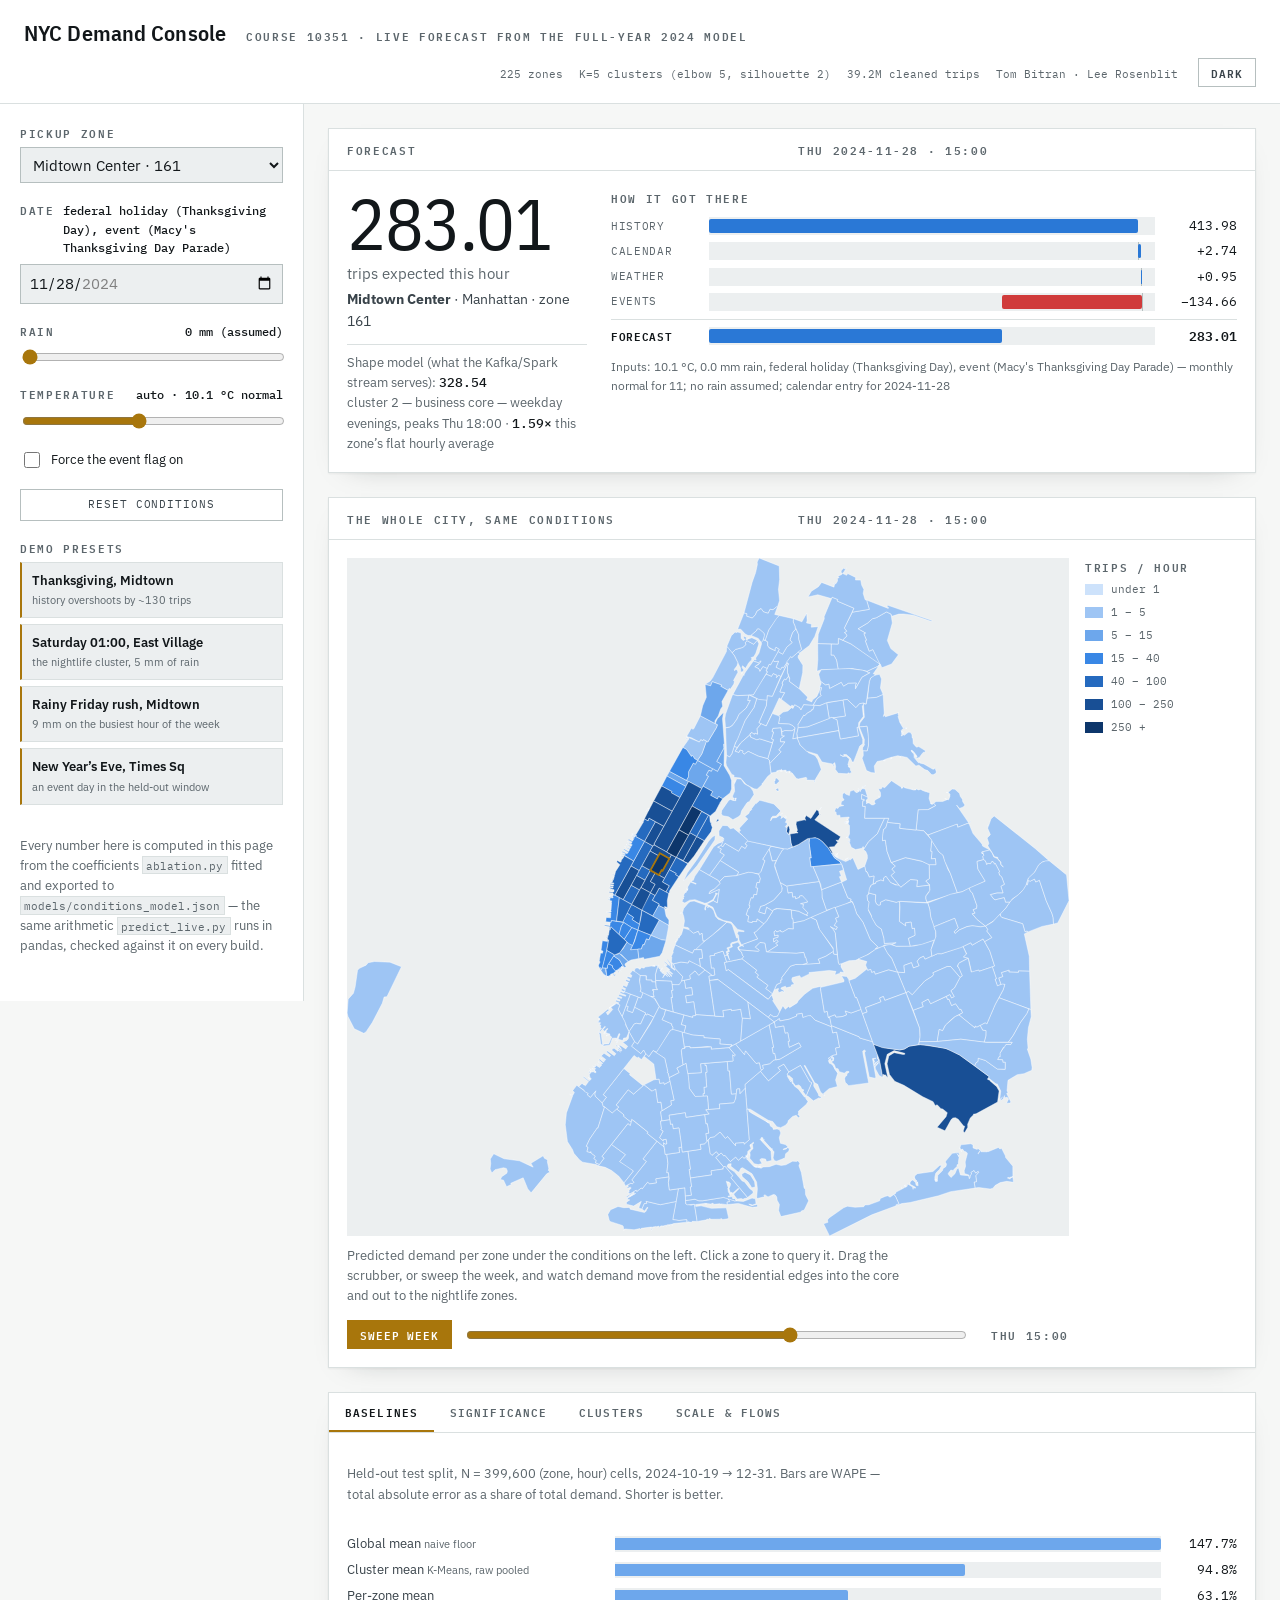
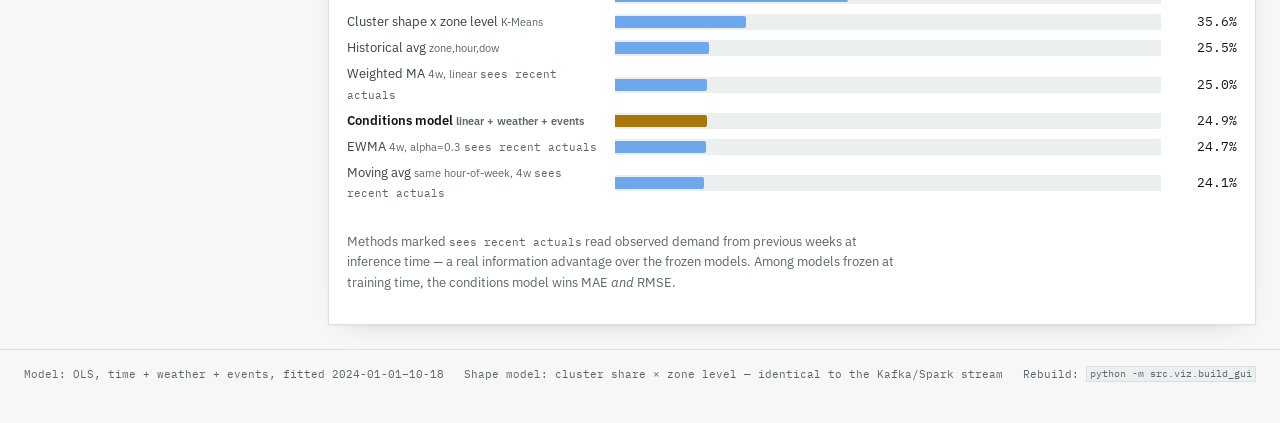
==== gui/standalone.html @ be96bf33 "Add a local web console for the presentation A static local GUI that serves the trained model in the" ====
<!doctype html>
<html lang="en">
<head>
<meta charset="utf-8">
<meta name="viewport" content="width=device-width, initial-scale=1">
<title>NYC Demand Console — Course 10351</title>
<meta name="description" content="Live browser console for the NYC taxi demand forecast: query any zone and hour, change the weather, watch predicted demand move across 225 zones.">
<link rel="icon" href="data:image/svg+xml,<svg xmlns='http://www.w3.org/2000/svg' viewBox='0 0 32 32'><rect width='32' height='32' fill='%23f5b921'/><rect x='6' y='13' width='20' height='9' fill='%23101416'/><rect x='10' y='8' width='12' height='6' fill='%23101416'/></svg>">
<link rel="preconnect" href="https://fonts.googleapis.com">
<link rel="preconnect" href="https://fonts.gstatic.com" crossorigin>
<link rel="stylesheet" href="https://fonts.googleapis.com/css2?family=IBM+Plex+Mono:wght@400;500;600&family=IBM+Plex+Sans:wght@400;500;600&family=IBM+Plex+Sans+Condensed:wght@600&display=swap">
<style>
  /* ─── Tokens: full light palette on bare :root ───────────────────────── */
  :root {
    color-scheme: light;
    --paper:#f6f7f6; --surface:#ffffff; --sunk:#eceff0; --raise:#ffffff;
    --ink:#12171a; --ink-soft:#39434a; --muted:#5c666c;
    --rule:#dae0e0; --rule-hi:#b6bfbf;
    --accent:#a8760c; --accent-hi:#c9901c; --accent-wash:#f7f0dd;
    --good:#0ca30c; --warn:#fab219;
    --pos:#2a78d6; --neg:#d03b3b;
    --seq0:#cde2fb; --seq1:#9ec5f4; --seq2:#6da7ec; --seq3:#3987e5;
    --seq4:#256abf; --seq5:#184f95; --seq6:#0d366b;
    --c0:#2a78d6; --c1:#eb6834; --c2:#1baf7a; --c3:#4a3aa7; --c4:#8c5a00;
    --shadow:0 1px 2px rgba(18,23,26,.05), 0 10px 30px -22px rgba(18,23,26,.35);
    --mono:"IBM Plex Mono",ui-monospace,SFMono-Regular,Consolas,monospace;
    --sans:"IBM Plex Sans",system-ui,-apple-system,"Segoe UI",sans-serif;
    --cond:"IBM Plex Sans Condensed","IBM Plex Sans",system-ui,sans-serif;
  }
  @media (prefers-color-scheme: dark) {
    :root:not([data-theme="light"]) {
      color-scheme: dark;
      --paper:#0e1214; --surface:#161b1e; --sunk:#1c2225; --raise:#1f262a;
      --ink:#e7ebe9; --ink-soft:#c3cbca; --muted:#8f999e;
      --rule:#242b2f; --rule-hi:#394247;
      --accent:#f0c85a; --accent-hi:#f8d97d; --accent-wash:#2a2418;
      --good:#4ec24e; --warn:#fab219;
      --pos:#3987e5; --neg:#e66767;
      --seq0:#13253c; --seq1:#1c4272; --seq2:#25599b; --seq3:#2f74c4;
      --seq4:#5598e7; --seq5:#86b6ef; --seq6:#b7d3f6;
      --c0:#3987e5; --c1:#d95926; --c2:#199e70; --c3:#9085e9; --c4:#c98500;
      --shadow:0 1px 2px rgba(0,0,0,.5), 0 10px 30px -22px rgba(0,0,0,.9);
    }
  }
  :root[data-theme="dark"] {
    color-scheme: dark;
    --paper:#0e1214; --surface:#161b1e; --sunk:#1c2225; --raise:#1f262a;
    --ink:#e7ebe9; --ink-soft:#c3cbca; --muted:#8f999e;
    --rule:#242b2f; --rule-hi:#394247;
    --accent:#f0c85a; --accent-hi:#f8d97d; --accent-wash:#2a2418;
    --good:#4ec24e; --warn:#fab219;
    --pos:#3987e5; --neg:#e66767;
    --seq0:#13253c; --seq1:#1c4272; --seq2:#25599b; --seq3:#2f74c4;
    --seq4:#5598e7; --seq5:#86b6ef; --seq6:#b7d3f6;
    --c0:#3987e5; --c1:#d95926; --c2:#199e70; --c3:#9085e9; --c4:#c98500;
    --shadow:0 1px 2px rgba(0,0,0,.5), 0 10px 30px -22px rgba(0,0,0,.9);
  }

  * { box-sizing: border-box; }
  body {
    margin:0; background:var(--paper); color:var(--ink);
    font-family:var(--sans); font-size:15px; line-height:1.55;
    -webkit-font-smoothing:antialiased;
  }
  h1, h2, h3 { margin:0; text-wrap:balance; }
  button, select, input { font:inherit; color:inherit; }
  :focus-visible { outline:2px solid var(--accent-hi); outline-offset:2px; }

  .label {
    font-family:var(--mono); font-size:.6875rem; font-weight:600;
    letter-spacing:.15em; text-transform:uppercase; color:var(--muted);
  }

  /* ─── Shell ──────────────────────────────────────────────────────────── */
  header.top {
    display:flex; flex-wrap:wrap; align-items:baseline; gap:.5rem 1.25rem;
    padding:1rem 1.5rem; border-bottom:1px solid var(--rule);
    background:var(--surface); position:sticky; top:0; z-index:20;
  }
  header.top h1 {
    font-family:var(--cond); font-size:1.375rem; font-weight:600; letter-spacing:.005em;
  }
  header.top .meta {
    margin-left:auto; display:flex; flex-wrap:wrap; gap:.25rem 1rem;
    font-family:var(--mono); font-size:.6875rem; color:var(--muted);
  }

  .console { display:grid; grid-template-columns:19rem minmax(0,1fr); align-items:start; }
  @media (max-width: 980px) { .console { grid-template-columns:1fr; } }

  /* ─── Control rail ───────────────────────────────────────────────────── */
  .rail {
    position:sticky; top:57px; align-self:start;
    display:flex; flex-direction:column; gap:1.125rem;
    padding:1.25rem 1.25rem 2rem; border-right:1px solid var(--rule);
    background:var(--surface); min-height:calc(100vh - 57px);
  }
  @media (max-width: 980px) {
    .rail { position:static; min-height:0; border-right:0; border-bottom:1px solid var(--rule); }
  }
  .field { display:flex; flex-direction:column; gap:.375rem; }
  .field > .label { display:flex; justify-content:space-between; align-items:baseline; gap:.5rem; }
  .field .val {
    font-family:var(--mono); font-size:.75rem; color:var(--ink);
    letter-spacing:0; text-transform:none; font-weight:500;
  }
  select, input[type="date"] {
    width:100%; padding:.4rem .5rem; background:var(--sunk);
    border:1px solid var(--rule-hi); border-radius:0;
  }
  input[type="range"] { width:100%; accent-color:var(--accent); }
  .row2 { display:grid; grid-template-columns:1fr 1fr; gap:.625rem; }
  .check { display:flex; align-items:center; gap:.5rem; font-size:.8125rem; }
  .check input { accent-color:var(--accent); width:1rem; height:1rem; }
  .railbtns { display:flex; gap:.5rem; }
  button.ghost {
    flex:1; padding:.4rem .5rem; background:transparent; border:1px solid var(--rule-hi);
    font-family:var(--mono); font-size:.6875rem; letter-spacing:.08em;
    text-transform:uppercase; color:var(--ink-soft); cursor:pointer;
  }
  button.ghost:hover { border-color:var(--accent); color:var(--accent); }
  .preset { display:flex; flex-direction:column; gap:.375rem; }
  button.preset-btn {
    text-align:left; padding:.5rem .625rem; background:var(--sunk);
    border:1px solid var(--rule); border-left:2px solid var(--accent);
    cursor:pointer; display:flex; flex-direction:column; gap:.0625rem;
  }
  button.preset-btn:hover { background:var(--accent-wash); }
  button.preset-btn b { font-size:.8125rem; font-weight:600; }
  button.preset-btn span { font-size:.6875rem; color:var(--muted); }

  /* ─── Main column ────────────────────────────────────────────────────── */
  main { padding:1.5rem; display:flex; flex-direction:column; gap:1.5rem; min-width:0; }
  .panel { background:var(--surface); border:1px solid var(--rule); box-shadow:var(--shadow); }
  .panel > header {
    display:flex; align-items:baseline; gap:.75rem; flex-wrap:wrap;
    padding:.75rem 1.125rem; border-bottom:1px solid var(--rule);
  }
  .panel > header .label { flex:1; }
  .panel > .body { padding:1.125rem; }

  /* Answer */
  .answer { display:grid; grid-template-columns:minmax(0,15rem) minmax(0,1fr); gap:1.5rem; }
  @media (max-width: 760px) { .answer { grid-template-columns:1fr; } }
  .hero { display:flex; flex-direction:column; gap:.25rem; }
  .hero .fig {
    font-family:var(--cond); font-size:clamp(3rem,9vw,4.5rem); line-height:.95;
    font-variant-numeric:tabular-nums; letter-spacing:-.02em;
  }
  .hero .unit { font-family:var(--sans); font-size:.9375rem; color:var(--muted); }
  .hero .where { font-size:.875rem; color:var(--ink-soft); }
  .hero .shape {
    margin-top:.5rem; padding-top:.5rem; border-top:1px solid var(--rule);
    font-size:.8125rem; color:var(--muted);
  }
  .hero .shape b { color:var(--ink); font-family:var(--mono); font-weight:500; }

  /* Waterfall */
  .fall { display:flex; flex-direction:column; gap:.3125rem; }
  .fall .r {
    display:grid; grid-template-columns:5.5rem minmax(0,1fr) 4.5rem; gap:.625rem;
    align-items:center; font-size:.8125rem;
  }
  .fall .k {
    color:var(--muted); font-family:var(--mono); font-size:.6875rem;
    letter-spacing:.06em; text-transform:uppercase;
  }
  .fall .track { position:relative; height:1.125rem; background:var(--sunk); }
  .fall .track .zero { position:absolute; top:0; bottom:0; width:1px; background:var(--rule-hi); }
  .fall .track .bar { position:absolute; top:2px; bottom:2px; border-radius:2px; }
  .fall .track .bar.p { background:var(--pos); }
  .fall .track .bar.n { background:var(--neg); }
  .fall .v {
    text-align:right; font-family:var(--mono); font-variant-numeric:tabular-nums;
    font-size:.8125rem;
  }
  .fall .r.total { border-top:1px solid var(--rule); padding-top:.375rem; margin-top:.125rem; }
  .fall .r.total .k, .fall .r.total .v { color:var(--ink); font-weight:600; }
  .assumed { margin-top:.75rem; font-size:.75rem; color:var(--muted); }

  /* Map */
  .mapwrap { display:grid; grid-template-columns:minmax(0,1fr) 9.5rem; gap:1rem; }
  @media (max-width: 760px) { .mapwrap { grid-template-columns:1fr; } }
  svg.map { width:100%; height:auto; display:block; background:var(--sunk); }
  svg.map path { stroke:var(--surface); stroke-width:.6; transition:fill 140ms linear; }
  @media (prefers-reduced-motion: reduce) { svg.map path { transition:none; } }
  svg.map path.q0 { fill:var(--seq0); }
  svg.map path.q1 { fill:var(--seq1); }
  svg.map path.q2 { fill:var(--seq2); }
  svg.map path.q3 { fill:var(--seq3); }
  svg.map path.q4 { fill:var(--seq4); }
  svg.map path.q5 { fill:var(--seq5); }
  svg.map path.q6 { fill:var(--seq6); }
  svg.map path:hover { stroke:var(--accent-hi); stroke-width:2; }
  svg.map path.sel { stroke:var(--accent); stroke-width:2.5; }
  .legend { display:flex; flex-direction:column; gap:.375rem; }
  .legend .sw {
    display:flex; align-items:center; gap:.5rem;
    font-family:var(--mono); font-size:.6875rem; color:var(--muted);
  }
  .legend .sw i { width:1.125rem; height:.6875rem; display:block; flex:none; }
  .scrub { display:flex; align-items:center; gap:.75rem; margin-top:.875rem; }
  .scrub input { flex:1; }
  button.play {
    padding:.3125rem .75rem; background:var(--accent); border:1px solid var(--accent);
    color:var(--surface); font-family:var(--mono); font-size:.6875rem; font-weight:600;
    letter-spacing:.08em; text-transform:uppercase; cursor:pointer; min-width:5.5rem;
  }
  button.play:hover { background:var(--accent-hi); border-color:var(--accent-hi); }
  .tip {
    position:fixed; z-index:40; pointer-events:none; opacity:0;
    background:var(--raise); border:1px solid var(--rule-hi); box-shadow:var(--shadow);
    padding:.5rem .625rem; font-size:.75rem; max-width:15rem;
  }
  .tip.on { opacity:1; }
  .tip b { display:block; font-size:.8125rem; }
  .tip .n { font-family:var(--mono); font-variant-numeric:tabular-nums; color:var(--muted); }

  /* Evidence deck */
  .tabs { display:flex; border-bottom:1px solid var(--rule); overflow-x:auto; }
  .tabs button {
    padding:.625rem 1rem; background:transparent; border:0; cursor:pointer;
    font-family:var(--mono); font-size:.6875rem; font-weight:600; letter-spacing:.1em;
    text-transform:uppercase; color:var(--muted); border-bottom:2px solid transparent;
    white-space:nowrap;
  }
  .tabs button[aria-selected="true"] { color:var(--ink); border-bottom-color:var(--accent); }
  .tabs button:hover { color:var(--ink); }
  .tabpanel { padding:1.125rem; display:flex; flex-direction:column; gap:1rem; }
  .tabpanel[hidden] { display:none; }

  /* Ladder */
  .ladder { display:flex; flex-direction:column; gap:.375rem; }
  .ladder .r {
    display:grid; grid-template-columns:minmax(9rem,16rem) minmax(0,1fr) 4rem;
    gap:.75rem; align-items:center; font-size:.8125rem;
  }
  .ladder .m { color:var(--ink-soft); }
  .ladder .m small { color:var(--muted); font-size:.6875rem; }
  .ladder .track { height:1rem; background:var(--sunk); position:relative; }
  .ladder .track i {
    position:absolute; top:2px; bottom:2px; left:0; background:var(--seq2);
    border-radius:0 2px 2px 0; display:block;
  }
  .ladder .r.ours .track i { background:var(--accent); }
  .ladder .r.ours .m { color:var(--ink); font-weight:600; }
  .ladder .w { text-align:right; font-family:var(--mono); font-variant-numeric:tabular-nums; }
  .peek { color:var(--muted); font-size:.6875rem; font-family:var(--mono); }

  /* Significance */
  .sig { display:flex; flex-direction:column; gap:.875rem; }
  .sig .row {
    display:grid; grid-template-columns:minmax(7rem,11rem) minmax(0,1fr) 6rem;
    gap:.875rem; align-items:center;
  }
  .sig .nm { font-size:.8125rem; }
  .sig .nm small { display:block; color:var(--muted); font-family:var(--mono); font-size:.625rem; }
  .sig .ci { position:relative; height:2.5rem; background:var(--sunk); }
  .sig .ci .axis { position:absolute; top:0; bottom:.875rem; width:1px; background:var(--rule-hi); }
  .sig .ci .whisk { position:absolute; top:calc(50% - .5rem); height:2px; background:var(--rule-hi); }
  .sig .ci .cap {
    position:absolute; top:calc(50% - .875rem); width:1px; height:.75rem; background:var(--rule-hi);
  }
  .sig .ci .pt {
    position:absolute; top:calc(50% - .8125rem); width:.625rem; height:.625rem;
    border-radius:50%; background:var(--pos); border:2px solid var(--surface);
  }
  .sig .ci .tk {
    position:absolute; bottom:.125rem; font-family:var(--mono); font-size:.5625rem;
    color:var(--muted); transform:translateX(-50%); white-space:nowrap;
  }
  .sig .verdict { text-align:right; }
  .pill {
    display:inline-block; font-family:var(--mono); font-size:.625rem; font-weight:600;
    letter-spacing:.06em; text-transform:uppercase; padding:.0625rem .375rem;
    border:1px solid currentColor;
  }
  .pill.good { color:var(--good); }
  .pill.soft { color:var(--warn); }

  /* Clusters */
  .clusters { display:grid; grid-template-columns:repeat(auto-fit,minmax(15rem,1fr)); gap:1rem; }
  .cl { display:flex; flex-direction:column; gap:.375rem; }
  .cl .hd { display:flex; align-items:center; gap:.5rem; }
  .cl .chip { width:.625rem; height:.625rem; flex:none; }
  .cl .nm { font-size:.8125rem; font-weight:600; }
  .cl .sub { font-family:var(--mono); font-size:.6875rem; color:var(--muted); }
  .cl svg { width:100%; height:3.5rem; display:block; background:var(--sunk); }
  .cl svg .area { fill:var(--seq2); opacity:.4; }
  .cl svg .line { fill:none; stroke:var(--seq4); stroke-width:1.5; }
  .cl svg .pk { fill:var(--accent); }
  .cl .days {
    display:flex; justify-content:space-between; font-family:var(--mono);
    font-size:.5625rem; color:var(--muted); letter-spacing:.04em;
  }

  table { border-collapse:collapse; width:100%; font-size:.8125rem; }
  .scroller { overflow-x:auto; }
  th, td { padding:.375rem .75rem; text-align:left; white-space:nowrap; }
  thead th {
    font-family:var(--mono); font-size:.625rem; letter-spacing:.08em; text-transform:uppercase;
    color:var(--muted); border-bottom:1px solid var(--rule-hi);
  }
  tbody tr + tr td { border-top:1px solid var(--rule); }
  td.r, th.r { text-align:right; font-family:var(--mono); font-variant-numeric:tabular-nums; }

  footer.foot {
    padding:1rem 1.5rem 2.5rem; border-top:1px solid var(--rule);
    font-family:var(--mono); font-size:.6875rem; color:var(--muted);
    display:flex; flex-wrap:wrap; gap:.25rem 1.25rem;
  }
  .note { font-size:.8125rem; color:var(--muted); max-width:70ch; }

  /* ─── Local-app chrome: theme toggle and the file:// rescue notice ────── */
  button.themebtn {
    padding:.3125rem .75rem; background:transparent; border:1px solid var(--rule-hi);
    color:var(--ink-soft); cursor:pointer;
    font-family:var(--mono); font-size:.6875rem; font-weight:600;
    letter-spacing:.08em; text-transform:uppercase;
  }
  button.themebtn:hover { border-color:var(--accent); color:var(--accent); }

  .loadfail {
    margin:2rem auto; max-width:44rem; padding:1.25rem 1.5rem;
    background:var(--surface); border:1px solid var(--rule);
    border-left:3px solid var(--accent); box-shadow:var(--shadow);
    font-size:.9375rem;
  }
  .loadfail[hidden] { display:none; }
  .loadfail b { display:block; margin-bottom:.5rem; }
  .loadfail p { margin:.5rem 0; color:var(--ink-soft); }
  .loadfail ol { margin:.5rem 0; padding-left:1.25rem; color:var(--ink-soft); }
  .loadfail li { margin:.25rem 0; }
  .console[hidden] { display:none; }

  code {
    font-family:var(--mono); font-size:.875em;
    background:var(--sunk); border:1px solid var(--rule); padding:.05em .3em;
  }

</style>
</head>
<body>

<header class="top">
  <h1>NYC Demand Console</h1>
  <span class="label">Course 10351 &middot; live forecast from the full-year 2024 model</span>
  <div class="meta">
    <span id="metaZones">225 zones</span>
    <span id="metaK">K=5 clusters</span>
    <span>39.2M cleaned trips</span>
    <span>Tom Bitran &middot; Lee Rosenblit</span>
  </div>
  <button class="themebtn" id="theme" type="button" title="Switch light / dark">Dark</button>
</header>

<div class="loadfail" id="loadfail" hidden>
  <b>The data payload could not be loaded.</b>
  <p>A browser opening <code>index.html</code> straight from disk blocks the
  <code>payload.json</code> fetch (same-origin policy). Two ways round it:</p>
  <ol>
    <li>Run <code>run_gui.bat</code> and use <code>http://localhost:8765</code> — this
    page, served properly.</li>
    <li>Or open <code>gui/standalone.html</code>, which has the payload inlined and needs
    no server at all.</li>
  </ol>
  <p>If neither exists yet, build them first:
  <code>python -m src.viz.build_gui</code></p>
</div>

<div class="console" id="console" hidden>

  <!-- ── Controls ─────────────────────────────────────────────────────── -->
  <aside class="rail">
    <div class="field">
      <label class="label" for="zone">Pickup zone</label>
      <select id="zone"></select>
    </div>

    <div class="field">
      <label class="label" for="date">Date <span class="val" id="dateFlags">ordinary day</span></label>
      <input type="date" id="date" value="2024-11-28" min="2024-01-01" max="2024-12-31">
    </div>

    <div class="field">
      <label class="label" for="rain">Rain <span class="val" id="rainVal">0 mm</span></label>
      <input type="range" id="rain" min="0" max="25" step="0.5" value="0">
    </div>

    <div class="field">
      <label class="label" for="temp">Temperature <span class="val" id="tempVal">auto</span></label>
      <input type="range" id="temp" min="-12" max="38" step="0.5" value="10">
    </div>

    <label class="check">
      <input type="checkbox" id="force"> Force the event flag on
    </label>

    <div class="railbtns">
      <button class="ghost" id="resetCond" type="button">Reset conditions</button>
    </div>

    <div class="field">
      <span class="label">Demo presets</span>
      <div class="preset" id="presets"></div>
    </div>

    <p class="note">Every number here is computed in this page from the coefficients
      <code>ablation.py</code> fitted and exported to
      <code>models/conditions_model.json</code> — the same arithmetic
      <code>predict_live.py</code> runs in pandas, checked against it on every build.</p>
  </aside>

  <!-- ── Main ─────────────────────────────────────────────────────────── -->
  <main>

    <!-- Answer -->
    <section class="panel">
      <header>
        <span class="label">Forecast</span>
        <span class="label" id="whenLabel"></span>
      </header>
      <div class="body answer">
        <div class="hero">
          <div class="fig" id="heroFig">&mdash;</div>
          <div class="unit">trips expected this hour</div>
          <div class="where" id="heroWhere"></div>
          <div class="shape" id="heroShape"></div>
        </div>
        <div>
          <div class="label" style="margin-bottom:.625rem;">How it got there</div>
          <div class="fall" id="fall"></div>
          <div class="assumed" id="assumed"></div>
        </div>
      </div>
    </section>

    <!-- Map -->
    <section class="panel">
      <header>
        <span class="label">The whole city, same conditions</span>
        <span class="label" id="mapWhen"></span>
      </header>
      <div class="body">
        <div class="mapwrap">
          <div>
            <svg class="map" id="map" role="img" aria-labelledby="mapDesc"></svg>
            <p id="mapDesc" class="note" style="margin:.625rem 0 0;">
              Predicted demand per zone under the conditions on the left. Click a zone to
              query it. Drag the scrubber, or sweep the week, and watch demand move from
              the residential edges into the core and out to the nightlife zones.</p>
            <div class="scrub">
              <button class="play" id="play" type="button">Sweep week</button>
              <input type="range" id="hour" min="0" max="23" step="1" value="15"
                     aria-label="Hour of day">
              <span class="label" id="hourLabel" style="min-width:5.5rem;text-align:right;"></span>
            </div>
          </div>
          <div class="legend" id="legend">
            <span class="label">Trips / hour</span>
          </div>
        </div>
      </div>
    </section>

    <!-- Evidence -->
    <section class="panel">
      <div class="tabs" role="tablist">
        <button role="tab" id="tab-ladder" aria-controls="p-ladder" aria-selected="true">Baselines</button>
        <button role="tab" id="tab-sig" aria-controls="p-sig" aria-selected="false">Significance</button>
        <button role="tab" id="tab-cl" aria-controls="p-cl" aria-selected="false">Clusters</button>
        <button role="tab" id="tab-scale" aria-controls="p-scale" aria-selected="false">Scale &amp; flows</button>
      </div>

      <div class="tabpanel" id="p-ladder" role="tabpanel" aria-labelledby="tab-ladder">
        <p class="note">Held-out test split, N = 399,600 (zone, hour) cells,
          2024-10-19 &rarr; 12-31. Bars are WAPE — total absolute error as a share of total
          demand. Shorter is better.</p>
        <div class="ladder" id="ladder"></div>
        <p class="note">Methods marked <span class="peek">sees recent actuals</span> read
          observed demand from previous weeks at inference time — a real information
          advantage over the frozen models. Among models frozen at training time, the
          conditions model wins MAE <em>and</em> RMSE.</p>
      </div>

      <div class="tabpanel" id="p-sig" role="tabpanel" aria-labelledby="tab-sig" hidden>
        <p class="note">Relative WAPE improvement of the conditions model over history
          alone, block-bootstrapped over whole test days (10,000 replicates, seed 42). The
          day is the resampling unit because one storm correlates every error inside it. An
          interval clear of zero is a real improvement.</p>
        <div class="sig" id="sig"></div>
      </div>

      <div class="tabpanel" id="p-cl" role="tabpanel" aria-labelledby="tab-cl" hidden>
        <p class="note">K-Means over each zone&rsquo;s 168-hour weekly profile,
          L1-normalised so it clusters <em>when</em> a zone is busy, not how busy. Each
          curve is that cluster&rsquo;s mean share of weekly demand across the week; the
          gold mark is its peak. Chips match the colours in
          <code>reports/cluster_map.html</code>.</p>
        <div class="clusters" id="clusters"></div>
      </div>

      <div class="tabpanel" id="p-scale" role="tabpanel" aria-labelledby="tab-scale" hidden>
        <p class="note">The same code path over growing month windows, cold-cache, after a
          discarded warm-up. Wall-clock is machine-specific; the shape of the curve is the
          result.</p>
        <div class="scroller">
          <table id="bench">
            <thead><tr><th>Window</th><th class="r">Rows in</th><th class="r">Wall-clock</th>
              <th class="r">Throughput</th></tr></thead>
            <tbody></tbody>
          </table>
        </div>
        <p class="note">FP-Growth over all 39.2M cleaned trips — 65 directed
          pickup&nbsp;&rarr;&nbsp;dropoff rules clear support 0.1% / confidence 5%. The
          highest-lift flows are reciprocal neighbour pairs: yellow-taxi demand is
          hyper-local.</p>
        <div class="scroller">
          <table id="rules">
            <thead><tr><th>Pickup</th><th>Dropoff</th><th class="r">Lift</th>
              <th class="r">Confidence</th></tr></thead>
            <tbody></tbody>
          </table>
        </div>
      </div>
    </section>
  </main>
</div>

<footer class="foot">
  <span>Model: OLS, time + weather + events, fitted 2024-01-01&ndash;10-18</span>
  <span>Shape model: cluster share &times; zone level — identical to the Kafka/Spark stream</span>
  <span>Rebuild: <code>python -m src.viz.build_gui</code></span>
</footer>

<div class="tip" id="tip" role="status" aria-live="polite"></div>

<script id="payload" type="application/json">{"meta":{"k":5,"elbow":5,"sil":2,"months":12,"zones":225,"fitted_on":{"start":"2024-01-01","end":"2024-12-31","test_from":"2024-10-19","train_rows":1576575}},"view":{"w":1000.0,"h":939.1},"zones":[{"id":3,"n":"Allerton/Pelham Gardens","b":"Bronx","c":4,"lvl":0.169259,"tr":1526},{"id":18,"n":"Bedford Park","b":"Bronx","c":4,"lvl":0.268303,"tr":2528},{"id":20,"n":"Belmont","b":"Bronx","c":0,"lvl":0.186385,"tr":1679},{"id":32,"n":"Bronxdale","b":"Bronx","c":0,"lvl":0.190381,"tr":1768},{"id":47,"n":"Claremont/Bathgate","b":"Bronx","c":4,"lvl":0.289139,"tr":2654},{"id":51,"n":"Co-Op City","b":"Bronx","c":4,"lvl":0.599115,"tr":5313},{"id":60,"n":"Crotona Park East","b":"Bronx","c":4,"lvl":0.211075,"tr":1986},{"id":69,"n":"East Concourse/Concourse Village","b":"Bronx","c":4,"lvl":0.658342,"tr":6078},{"id":78,"n":"East Tremont","b":"Bronx","c":4,"lvl":0.346082,"tr":3173},{"id":81,"n":"Eastchester","b":"Bronx","c":4,"lvl":0.215784,"tr":2011},{"id":94,"n":"Fordham South","b":"Bronx","c":4,"lvl":0.139147,"tr":1303},{"id":119,"n":"Highbridge","b":"Bronx","c":4,"lvl":0.373056,"tr":3495},{"id":126,"n":"Hunts Point","b":"Bronx","c":4,"lvl":0.247181,"tr":2296},{"id":136,"n":"Kingsbridge Heights","b":"Bronx","c":0,"lvl":0.213929,"tr":1997},{"id":147,"n":"Longwood","b":"Bronx","c":4,"lvl":0.215784,"tr":1929},{"id":159,"n":"Melrose South","b":"Bronx","c":4,"lvl":0.584844,"tr":5360},{"id":167,"n":"Morrisania/Melrose","b":"Bronx","c":4,"lvl":0.414015,"tr":3811},{"id":168,"n":"Mott Haven/Port Morris","b":"Bronx","c":1,"lvl":1.160268,"tr":10637},{"id":169,"n":"Mount Hope","b":"Bronx","c":4,"lvl":0.358356,"tr":3351},{"id":174,"n":"Norwood","b":"Bronx","c":0,"lvl":0.219923,"tr":2064},{"id":182,"n":"Parkchester","b":"Bronx","c":4,"lvl":0.41744,"tr":3856},{"id":183,"n":"Pelham Bay","b":"Bronx","c":4,"lvl":0.087769,"tr":828},{"id":185,"n":"Pelham Parkway","b":"Bronx","c":0,"lvl":0.178108,"tr":1628},{"id":200,"n":"Riverdale/North Riverdale/Fieldston","b":"Bronx","c":0,"lvl":0.174682,"tr":1580},{"id":208,"n":"Schuylerville/Edgewater Park","b":"Bronx","c":1,"lvl":0.225489,"tr":2053},{"id":212,"n":"Soundview/Bruckner","b":"Bronx","c":4,"lvl":0.257029,"tr":2442},{"id":213,"n":"Soundview/Castle Hill","b":"Bronx","c":4,"lvl":0.557157,"tr":5092},{"id":220,"n":"Spuyten Duyvil/Kingsbridge","b":"Bronx","c":0,"lvl":0.266162,"tr":2460},{"id":235,"n":"University Heights/Morris Heights","b":"Bronx","c":4,"lvl":0.417725,"tr":3940},{"id":241,"n":"Van Cortlandt Village","b":"Bronx","c":4,"lvl":0.285714,"tr":2639},{"id":242,"n":"Van Nest/Morris Park","b":"Bronx","c":0,"lvl":0.286856,"tr":2644},{"id":247,"n":"West Concourse","b":"Bronx","c":1,"lvl":0.795205,"tr":7315},{"id":248,"n":"West Farms/Bronx River","b":"Bronx","c":4,"lvl":0.256886,"tr":2436},{"id":250,"n":"Westchester Village/Unionport","b":"Bronx","c":4,"lvl":0.230198,"tr":2152},{"id":254,"n":"Williamsbridge/Olinville","b":"Bronx","c":4,"lvl":0.402169,"tr":3718},{"id":259,"n":"Woodlawn/Wakefield","b":"Bronx","c":4,"lvl":0.220351,"tr":1964},{"id":11,"n":"Bath Beach","b":"Brooklyn","c":0,"lvl":0.121022,"tr":1144},{"id":14,"n":"Bay Ridge","b":"Brooklyn","c":0,"lvl":0.627515,"tr":6056},{"id":17,"n":"Bedford","b":"Brooklyn","c":4,"lvl":1.286999,"tr":12384},{"id":21,"n":"Bensonhurst East","b":"Brooklyn","c":0,"lvl":0.212359,"tr":2028},{"id":22,"n":"Bensonhurst West","b":"Brooklyn","c":0,"lvl":0.312545,"tr":2955},{"id":25,"n":"Boerum Hill","b":"Brooklyn","c":2,"lvl":2.284144,"tr":21741},{"id":26,"n":"Borough Park","b":"Brooklyn","c":0,"lvl":0.410875,"tr":4023},{"id":29,"n":"Brighton Beach","b":"Brooklyn","c":0,"lvl":0.307835,"tr":2736},{"id":33,"n":"Brooklyn Heights","b":"Brooklyn","c":2,"lvl":3.037106,"tr":27991},{"id":34,"n":"Brooklyn Navy Yard","b":"Brooklyn","c":2,"lvl":0.23448,"tr":2390},{"id":35,"n":"Brownsville","b":"Brooklyn","c":4,"lvl":1.152562,"tr":10840},{"id":36,"n":"Bushwick North","b":"Brooklyn","c":3,"lvl":0.815898,"tr":8147},{"id":37,"n":"Bushwick South","b":"Brooklyn","c":1,"lvl":1.294991,"tr":12714},{"id":39,"n":"Canarsie","b":"Brooklyn","c":4,"lvl":1.542315,"tr":14385},{"id":40,"n":"Carroll Gardens","b":"Brooklyn","c":4,"lvl":0.75396,"tr":7205},{"id":49,"n":"Clinton Hill","b":"Brooklyn","c":2,"lvl":1.266733,"tr":12369},{"id":52,"n":"Cobble Hill","b":"Brooklyn","c":4,"lvl":0.969459,"tr":8813},{"id":54,"n":"Columbia Street","b":"Brooklyn","c":1,"lvl":0.170544,"tr":1634},{"id":55,"n":"Coney Island","b":"Brooklyn","c":0,"lvl":0.597688,"tr":5524},{"id":61,"n":"Crown Heights North","b":"Brooklyn","c":4,"lvl":2.621521,"tr":24729},{"id":62,"n":"Crown Heights South","b":"Brooklyn","c":4,"lvl":0.850435,"tr":8076},{"id":63,"n":"Cypress Hills","b":"Brooklyn","c":4,"lvl":0.393749,"tr":3740},{"id":66,"n":"DUMBO/Vinegar Hill","b":"Brooklyn","c":2,"lvl":2.069216,"tr":19666},{"id":65,"n":"Downtown Brooklyn/MetroTech","b":"Brooklyn","c":2,"lvl":3.292136,"tr":30198},{"id":67,"n":"Dyker Heights","b":"Brooklyn","c":0,"lvl":0.144142,"tr":1546},{"id":71,"n":"East Flatbush/Farragut","b":"Brooklyn","c":4,"lvl":0.91166,"tr":8728},{"id":72,"n":"East Flatbush/Remsen Village","b":"Brooklyn","c":4,"lvl":1.10147,"tr":10306},{"id":76,"n":"East New York","b":"Brooklyn","c":4,"lvl":1.923933,"tr":18247},{"id":77,"n":"East New York/Pennsylvania Avenue","b":"Brooklyn","c":4,"lvl":0.455687,"tr":4320},{"id":80,"n":"East Williamsburg","b":"Brooklyn","c":3,"lvl":1.961182,"tr":18538},{"id":85,"n":"Erasmus","b":"Brooklyn","c":4,"lvl":0.556872,"tr":5419},{"id":89,"n":"Flatbush/Ditmas Park","b":"Brooklyn","c":4,"lvl":1.380762,"tr":13323},{"id":91,"n":"Flatlands","b":"Brooklyn","c":4,"lvl":0.975881,"tr":9298},{"id":97,"n":"Fort Greene","b":"Brooklyn","c":1,"lvl":2.542886,"tr":23925},{"id":106,"n":"Gowanus","b":"Brooklyn","c":1,"lvl":0.337377,"tr":3355},{"id":108,"n":"Gravesend","b":"Brooklyn","c":0,"lvl":0.23291,"tr":2127},{"id":112,"n":"Greenpoint","b":"Brooklyn","c":3,"lvl":1.581276,"tr":15297},{"id":123,"n":"Homecrest","b":"Brooklyn","c":0,"lvl":0.30598,"tr":2854},{"id":133,"n":"Kensington","b":"Brooklyn","c":4,"lvl":0.282432,"tr":2847},{"id":149,"n":"Madison","b":"Brooklyn","c":0,"lvl":0.245041,"tr":2332},{"id":150,"n":"Manhattan Beach","b":"Brooklyn","c":0,"lvl":0.14457,"tr":1306},{"id":154,"n":"Marine Park/Floyd Bennett Field","b":"Brooklyn","c":1,"lvl":0.072927,"tr":623},{"id":155,"n":"Marine Park/Mill Basin","b":"Brooklyn","c":0,"lvl":0.441558,"tr":4141},{"id":165,"n":"Midwood","b":"Brooklyn","c":0,"lvl":0.463965,"tr":4367},{"id":177,"n":"Ocean Hill","b":"Brooklyn","c":4,"lvl":0.861995,"tr":8195},{"id":178,"n":"Ocean Parkway South","b":"Brooklyn","c":0,"lvl":0.106465,"tr":1044},{"id":181,"n":"Park Slope","b":"Brooklyn","c":1,"lvl":2.048951,"tr":19690},{"id":189,"n":"Prospect Heights","b":"Brooklyn","c":1,"lvl":0.727558,"tr":7133},{"id":190,"n":"Prospect Park","b":"Brooklyn","c":2,"lvl":0.135579,"tr":1295},{"id":188,"n":"Prospect-Lefferts Gardens","b":"Brooklyn","c":4,"lvl":1.591551,"tr":15266},{"id":195,"n":"Red Hook","b":"Brooklyn","c":4,"lvl":0.87698,"tr":8135},{"id":210,"n":"Sheepshead Bay","b":"Brooklyn","c":0,"lvl":0.428286,"tr":3931},{"id":217,"n":"South Williamsburg","b":"Brooklyn","c":1,"lvl":0.276866,"tr":2641},{"id":222,"n":"Starrett City","b":"Brooklyn","c":4,"lvl":0.552733,"tr":5078},{"id":225,"n":"Stuyvesant Heights","b":"Brooklyn","c":4,"lvl":1.326816,"tr":12653},{"id":227,"n":"Sunset Park East","b":"Brooklyn","c":0,"lvl":0.197802,"tr":1983},{"id":228,"n":"Sunset Park West","b":"Brooklyn","c":1,"lvl":0.535893,"tr":5275},{"id":255,"n":"Williamsburg (North Side)","b":"Brooklyn","c":3,"lvl":3.299843,"tr":31137},{"id":256,"n":"Williamsburg (South Side)","b":"Brooklyn","c":3,"lvl":2.293992,"tr":21748},{"id":257,"n":"Windsor Terrace","b":"Brooklyn","c":4,"lvl":0.172542,"tr":1756},{"id":1,"n":"Newark Airport","b":"EWR","c":2,"lvl":0.131725,"tr":1224},{"id":4,"n":"Alphabet City","b":"Manhattan","c":3,"lvl":7.416869,"tr":66640},{"id":12,"n":"Battery Park","b":"Manhattan","c":2,"lvl":1.885971,"tr":16134},{"id":13,"n":"Battery Park City","b":"Manhattan","c":2,"lvl":27.602968,"tr":243238},{"id":24,"n":"Bloomingdale","b":"Manhattan","c":2,"lvl":11.338947,"tr":100730},{"id":41,"n":"Central Harlem","b":"Manhattan","c":2,"lvl":12.293564,"tr":110785},{"id":42,"n":"Central Harlem North","b":"Manhattan","c":4,"lvl":6.080063,"tr":54411},{"id":43,"n":"Central Park","b":"Manhattan","c":2,"lvl":69.083916,"tr":624629},{"id":45,"n":"Chinatown","b":"Manhattan","c":2,"lvl":6.794349,"tr":61130},{"id":48,"n":"Clinton East","b":"Manhattan","c":2,"lvl":111.162266,"tr":994146},{"id":50,"n":"Clinton West","b":"Manhattan","c":2,"lvl":27.158984,"tr":238401},{"id":68,"n":"East Chelsea","b":"Manhattan","c":2,"lvl":120.10461,"tr":1068024},{"id":74,"n":"East Harlem North","b":"Manhattan","c":2,"lvl":11.260739,"tr":99124},{"id":75,"n":"East Harlem South","b":"Manhattan","c":2,"lvl":27.934494,"tr":248250},{"id":79,"n":"East Village","b":"Manhattan","c":3,"lvl":102.01527,"tr":909054},{"id":87,"n":"Financial District North","b":"Manhattan","c":2,"lvl":25.16826,"tr":223148},{"id":88,"n":"Financial District South","b":"Manhattan","c":2,"lvl":13.430427,"tr":119225},{"id":90,"n":"Flatiron","b":"Manhattan","c":2,"lvl":70.270872,"tr":626719},{"id":100,"n":"Garment District","b":"Manhattan","c":2,"lvl":67.795776,"tr":600756},{"id":107,"n":"Gramercy","b":"Manhattan","c":2,"lvl":88.028686,"tr":790008},{"id":113,"n":"Greenwich Village North","b":"Manhattan","c":2,"lvl":62.358213,"tr":560424},{"id":114,"n":"Greenwich Village South","b":"Manhattan","c":3,"lvl":63.628086,"tr":573618},{"id":116,"n":"Hamilton Heights","b":"Manhattan","c":4,"lvl":3.987727,"tr":35912},{"id":125,"n":"Hudson Sq","b":"Manhattan","c":2,"lvl":22.428714,"tr":200163},{"id":127,"n":"Inwood","b":"Manhattan","c":2,"lvl":0.45954,"tr":4126},{"id":128,"n":"Inwood Hill Park","b":"Manhattan","c":2,"lvl":0.042243,"tr":366},{"id":137,"n":"Kips Bay","b":"Manhattan","c":2,"lvl":47.226631,"tr":417175},{"id":140,"n":"Lenox Hill East","b":"Manhattan","c":2,"lvl":86.598687,"tr":772746},{"id":141,"n":"Lenox Hill West","b":"Manhattan","c":2,"lvl":99.486371,"tr":894139},{"id":142,"n":"Lincoln Square East","b":"Manhattan","c":2,"lvl":139.502212,"tr":1266832},{"id":143,"n":"Lincoln Square West","b":"Manhattan","c":2,"lvl":49.12459,"tr":438987},{"id":144,"n":"Little Italy/NoLiTa","b":"Manhattan","c":3,"lvl":44.924076,"tr":406041},{"id":148,"n":"Lower East Side","b":"Manhattan","c":3,"lvl":48.359783,"tr":430004},{"id":151,"n":"Manhattan Valley","b":"Manhattan","c":2,"lvl":34.75553,"tr":310652},{"id":152,"n":"Manhattanville","b":"Manhattan","c":2,"lvl":3.262309,"tr":28907},{"id":153,"n":"Marble Hill","b":"Manhattan","c":4,"lvl":0.070929,"tr":681},{"id":158,"n":"Meatpacking/West Village West","b":"Manhattan","c":3,"lvl":44.929927,"tr":399021},{"id":161,"n":"Midtown Center","b":"Manhattan","c":2,"lvl":207.134722,"tr":1842763},{"id":162,"n":"Midtown East","b":"Manhattan","c":2,"lvl":153.450407,"tr":1367638},{"id":163,"n":"Midtown North","b":"Manhattan","c":2,"lvl":124.471386,"tr":1125000},{"id":164,"n":"Midtown South","b":"Manhattan","c":2,"lvl":100.015556,"tr":897432},{"id":166,"n":"Morningside Heights","b":"Manhattan","c":2,"lvl":21.275724,"tr":189333},{"id":170,"n":"Murray Hill","b":"Manhattan","c":2,"lvl":127.629228,"tr":1128972},{"id":186,"n":"Penn Station/Madison Sq West","b":"Manhattan","c":2,"lvl":145.686742,"tr":1309049},{"id":194,"n":"Randalls Island","b":"Manhattan","c":2,"lvl":0.204082,"tr":1752},{"id":202,"n":"Roosevelt Island","b":"Manhattan","c":2,"lvl":0.219923,"tr":1953},{"id":209,"n":"Seaport","b":"Manhattan","c":2,"lvl":9.396175,"tr":82707},{"id":211,"n":"SoHo","b":"Manhattan","c":2,"lvl":36.269588,"tr":326675},{"id":224,"n":"Stuy Town/Peter Cooper Village","b":"Manhattan","c":2,"lvl":6.592978,"tr":58330},{"id":229,"n":"Sutton Place/Turtle Bay North","b":"Manhattan","c":2,"lvl":77.453261,"tr":687656},{"id":230,"n":"Times Sq/Theatre District","b":"Manhattan","c":2,"lvl":147.778507,"tr":1325289},{"id":231,"n":"TriBeCa/Civic Center","b":"Manhattan","c":2,"lvl":60.271157,"tr":536338},{"id":232,"n":"Two Bridges/Seward Park","b":"Manhattan","c":3,"lvl":6.78236,"tr":59221},{"id":233,"n":"UN/Turtle Bay South","b":"Manhattan","c":2,"lvl":51.897103,"tr":456056},{"id":234,"n":"Union Sq","b":"Manhattan","c":2,"lvl":118.935921,"tr":1064856},{"id":236,"n":"Upper East Side North","b":"Manhattan","c":2,"lvl":184.290567,"tr":1672300},{"id":237,"n":"Upper East Side South","b":"Manhattan","c":2,"lvl":202.793207,"tr":1851306},{"id":238,"n":"Upper West Side North","b":"Manhattan","c":2,"lvl":84.503068,"tr":760275},{"id":239,"n":"Upper West Side South","b":"Manhattan","c":2,"lvl":121.754103,"tr":1099119},{"id":243,"n":"Washington Heights North","b":"Manhattan","c":2,"lvl":1.057086,"tr":9578},{"id":244,"n":"Washington Heights South","b":"Manhattan","c":2,"lvl":3.502926,"tr":31375},{"id":246,"n":"West Chelsea/Hudson Yards","b":"Manhattan","c":2,"lvl":77.780362,"tr":690980},{"id":249,"n":"West Village","b":"Manhattan","c":3,"lvl":102.978022,"tr":912569},{"id":261,"n":"World Trade Center","b":"Manhattan","c":2,"lvl":23.143285,"tr":206518},{"id":262,"n":"Yorkville East","b":"Manhattan","c":0,"lvl":60.197231,"tr":540012},{"id":263,"n":"Yorkville West","b":"Manhattan","c":2,"lvl":81.942629,"tr":736884},{"id":7,"n":"Astoria","b":"Queens","c":1,"lvl":2.768374,"tr":25405},{"id":9,"n":"Auburndale","b":"Queens","c":0,"lvl":0.076352,"tr":714},{"id":10,"n":"Baisley Park","b":"Queens","c":1,"lvl":1.553875,"tr":13866},{"id":15,"n":"Bay Terrace/Fort Totten","b":"Queens","c":1,"lvl":0.071928,"tr":646},{"id":16,"n":"Bayside","b":"Queens","c":1,"lvl":0.107749,"tr":1003},{"id":19,"n":"Bellerose","b":"Queens","c":1,"lvl":0.16455,"tr":1510},{"id":28,"n":"Briarwood/Jamaica Hills","b":"Queens","c":1,"lvl":0.563151,"tr":5212},{"id":38,"n":"Cambria Heights","b":"Queens","c":4,"lvl":0.223348,"tr":2015},{"id":53,"n":"College Point","b":"Queens","c":1,"lvl":0.120451,"tr":1132},{"id":56,"n":"Corona","b":"Queens","c":1,"lvl":0.46425,"tr":4367},{"id":64,"n":"Douglaston","b":"Queens","c":1,"lvl":0.074069,"tr":674},{"id":70,"n":"East Elmhurst","b":"Queens","c":2,"lvl":17.473669,"tr":152773},{"id":73,"n":"East Flushing","b":"Queens","c":0,"lvl":0.053803,"tr":489},{"id":82,"n":"Elmhurst","b":"Queens","c":1,"lvl":0.951763,"tr":9208},{"id":83,"n":"Elmhurst/Maspeth","b":"Queens","c":1,"lvl":0.368917,"tr":3513},{"id":86,"n":"Far Rockaway","b":"Queens","c":0,"lvl":0.407164,"tr":3636},{"id":92,"n":"Flushing","b":"Queens","c":1,"lvl":0.415727,"tr":3866},{"id":93,"n":"Flushing Meadows-Corona Park","b":"Queens","c":3,"lvl":2.444127,"tr":18638},{"id":95,"n":"Forest Hills","b":"Queens","c":1,"lvl":1.067076,"tr":9469},{"id":98,"n":"Fresh Meadows","b":"Queens","c":0,"lvl":0.114457,"tr":1060},{"id":101,"n":"Glen Oaks","b":"Queens","c":1,"lvl":0.096332,"tr":897},{"id":102,"n":"Glendale","b":"Queens","c":1,"lvl":0.200656,"tr":1902},{"id":117,"n":"Hammels/Arverne","b":"Queens","c":4,"lvl":0.41587,"tr":3637},{"id":121,"n":"Hillcrest/Pomonok","b":"Queens","c":0,"lvl":0.306408,"tr":2800},{"id":122,"n":"Hollis","b":"Queens","c":4,"lvl":0.143856,"tr":1316},{"id":124,"n":"Howard Beach","b":"Queens","c":1,"lvl":0.295847,"tr":2698},{"id":132,"n":"JFK Airport","b":"Queens","c":2,"lvl":211.533324,"tr":1862048},{"id":129,"n":"Jackson Heights","b":"Queens","c":1,"lvl":1.605537,"tr":15260},{"id":130,"n":"Jamaica","b":"Queens","c":1,"lvl":1.254174,"tr":12142},{"id":131,"n":"Jamaica Estates","b":"Queens","c":0,"lvl":0.277151,"tr":2507},{"id":134,"n":"Kew Gardens","b":"Queens","c":1,"lvl":0.572713,"tr":5304},{"id":135,"n":"Kew Gardens Hills","b":"Queens","c":0,"lvl":0.224775,"tr":2086},{"id":138,"n":"LaGuardia Airport","b":"Queens","c":2,"lvl":141.533324,"tr":1252588},{"id":139,"n":"Laurelton","b":"Queens","c":0,"lvl":0.239189,"tr":2122},{"id":145,"n":"Long Island City/Hunters Point","b":"Queens","c":1,"lvl":2.874697,"tr":26635},{"id":146,"n":"Long Island City/Queens Plaza","b":"Queens","c":1,"lvl":2.096047,"tr":18809},{"id":157,"n":"Maspeth","b":"Queens","c":3,"lvl":0.679463,"tr":6914},{"id":160,"n":"Middle Village","b":"Queens","c":1,"lvl":0.246611,"tr":2327},{"id":171,"n":"Murray Hill-Queens","b":"Queens","c":4,"lvl":0.123591,"tr":1165},{"id":173,"n":"North Corona","b":"Queens","c":1,"lvl":0.186242,"tr":1789},{"id":175,"n":"Oakland Gardens","b":"Queens","c":2,"lvl":0.098616,"tr":886},{"id":179,"n":"Old Astoria","b":"Queens","c":1,"lvl":1.012416,"tr":9359},{"id":180,"n":"Ozone Park","b":"Queens","c":1,"lvl":0.195661,"tr":1840},{"id":191,"n":"Queens Village","b":"Queens","c":0,"lvl":0.45897,"tr":4149},{"id":192,"n":"Queensboro Hill","b":"Queens","c":1,"lvl":0.110461,"tr":1015},{"id":193,"n":"Queensbridge/Ravenswood","b":"Queens","c":4,"lvl":0.76181,"tr":7092},{"id":196,"n":"Rego Park","b":"Queens","c":1,"lvl":0.449693,"tr":4144},{"id":197,"n":"Richmond Hill","b":"Queens","c":1,"lvl":0.964321,"tr":9413},{"id":198,"n":"Ridgewood","b":"Queens","c":1,"lvl":0.439846,"tr":4292},{"id":201,"n":"Rockaway Park","b":"Queens","c":1,"lvl":0.135436,"tr":1213},{"id":203,"n":"Rosedale","b":"Queens","c":4,"lvl":0.259883,"tr":2325},{"id":205,"n":"Saint Albans","b":"Queens","c":4,"lvl":0.546454,"tr":4968},{"id":207,"n":"Saint Michaels Cemetery/Woodside","b":"Queens","c":1,"lvl":0.07464,"tr":675},{"id":215,"n":"South Jamaica","b":"Queens","c":1,"lvl":0.8854,"tr":8026},{"id":216,"n":"South Ozone Park","b":"Queens","c":1,"lvl":1.453546,"tr":14157},{"id":218,"n":"Springfield Gardens North","b":"Queens","c":4,"lvl":0.490367,"tr":4381},{"id":219,"n":"Springfield Gardens South","b":"Queens","c":1,"lvl":0.687741,"tr":6301},{"id":223,"n":"Steinway","b":"Queens","c":1,"lvl":1.082917,"tr":9919},{"id":226,"n":"Sunnyside","b":"Queens","c":1,"lvl":3.505637,"tr":32188},{"id":252,"n":"Whitestone","b":"Queens","c":1,"lvl":0.129157,"tr":1142},{"id":258,"n":"Woodhaven","b":"Queens","c":4,"lvl":0.330527,"tr":3207},{"id":260,"n":"Woodside","b":"Queens","c":1,"lvl":1.153703,"tr":10915},{"id":6,"n":"Arrochar/Fort Wadsworth","b":"Staten Island","c":2,"lvl":0.058085,"tr":557}],"hist":{"1":[0.0,0.0,0.0,0.0,0.047619,0.119048,0.142857,0.095238,0.047619,0.047619,0.071429,0.0,0.285714,0.261905,0.47619,0.214286,0.309524,0.547619,0.309524,0.142857,0.047619,0.0,0.0,0.02381,0.02381,0.0,0.047619,0.0,0.0,0.02381,0.0,0.071429,0.071429,0.047619,0.071429,0.02381,0.095238,0.047619,0.119048,0.261905,0.285714,0.095238,0.333333,0.047619,0.047619,0.02381,0.0,0.0,0.02381,0.0,0.0,0.02381,0.0,0.119048,0.119048,0.02381,0.047619,0.047619,0.047619,0.142857,0.214286,0.166667,0.190476,0.214286,0.190476,0.166667,0.309524,0.238095,0.119048,0.071429,0.0,0.0,0.047619,0.0,0.0,0.0,0.047619,0.142857,0.095238,0.02381,0.02381,0.095238,0.095238,0.071429,0.166667,0.285714,0.214286,0.404762,0.309524,0.357143,0.47619,0.142857,0.238095,0.119048,0.02381,0.095238,0.0,0.0,0.0,0.02381,0.02381,0.166667,0.214286,0.047619,0.095238,0.095238,0.071429,0.095238,0.214286,0.261905,0.309524,0.309524,0.285714,0.404762,0.261905,0.095238,0.166667,0.02381,0.0,0.02381,0.02439,0.02439,0.0,0.02439,0.02439,0.02439,0.097561,0.02439,0.146341,0.073171,0.073171,0.097561,0.073171,0.268293,0.219512,0.390244,0.414634,0.219512,0.292683,0.146341,0.04878,0.073171,0.0,0.0,0.0,0.0,0.0,0.02439,0.097561,0.073171,0.195122,0.146341,0.146341,0.146341,0.121951,0.170732,0.292683,0.439024,0.414634,0.804878,0.634146,0.536585,0.390244,0.390244,0.121951,0.121951,0.02439,0.02439],"3":[0.02381,0.071429,0.0,0.047619,0.214286,0.166667,0.5,0.642857,0.404762,0.285714,0.214286,0.166667,0.333333,0.190476,0.214286,0.095238,0.142857,0.238095,0.119048,0.071429,0.0,0.047619,0.047619,0.02381,0.0,0.0,0.0,0.095238,0.238095,0.214286,0.571429,0.452381,0.333333,0.238095,0.357143,0.380952,0.190476,0.380952,0.071429,0.142857,0.047619,0.095238,0.214286,0.166667,0.095238,0.0,0.02381,0.02381,0.0,0.0,0.02381,0.142857,0.238095,0.214286,0.52381,0.404762,0.380952,0.166667,0.285714,0.333333,0.309524,0.261905,0.190476,0.142857,0.166667,0.095238,0.047619,0.047619,0.02381,0.119048,0.02381,0.071429,0.0,0.0,0.0,0.142857,0.238095,0.47619,0.452381,0.452381,0.666667,0.238095,0.166667,0.071429,0.285714,0.166667,0.166667,0.285714,0.071429,0.119048,0.095238,0.047619,0.047619,0.02381,0.095238,0.047619,0.02381,0.0,0.0,0.02381,0.357143,0.309524,0.595238,0.357143,0.428571,0.309524,0.238095,0.238095,0.214286,0.238095,0.333333,0.238095,0.166667,0.166667,0.095238,0.119048,0.047619,0.119048,0.047619,0.047619,0.073171,0.02439,0.02439,0.04878,0.02439,0.04878,0.073171,0.195122,0.317073,0.195122,0.170732,0.195122,0.146341,0.121951,0.146341,0.146341,0.146341,0.121951,0.04878,0.097561,0.097561,0.097561,0.170732,0.170732,0.219512,0.097561,0.025,0.097561,0.146341,0.097561,0.170732,0.146341,0.195122,0.170732,0.219512,0.268293,0.097561,0.170732,0.170732,0.170732,0.073171,0.02439,0.219512,0.268293,0.219512,0.097561,0.097561,0.146341],"4":[2.690476,1.833333,1.880952,0.97619,1.380952,1.5,4.619048,6.404762,9.047619,6.047619,3.809524,2.761905,2.952381,2.238095,3.261905,2.619048,2.071429,2.071429,2.619048,2.047619,2.214286,2.190476,1.857143,1.809524,2.857143,3.428571,2.619048,0.333333,0.5,1.02381,4.47619,7.309524,11.0,8.642857,4.452381,2.619048,2.571429,2.690476,2.404762,2.452381,2.02381,2.547619,4.52381,3.428571,3.857143,5.52381,6.833333,4.142857,3.952381,3.5,1.619048,0.261905,0.52381,0.880952,4.619048,8.357143,11.071429,10.452381,3.952381,3.5,3.02381,3.142857,3.428571,3.119048,2.928571,3.285714,5.285714,3.97619,5.02381,6.904762,9.261905,6.666667,4.5,3.452381,1.738095,0.404762,0.809524,1.857143,5.666667,8.595238,11.904762,10.214286,5.142857,3.571429,3.333333,3.047619,3.238095,3.190476,3.119048,3.880952,6.190476,5.690476,6.0,7.809524,12.285714,12.261905,12.5,10.333333,7.190476,1.952381,1.904762,2.333333,5.333333,7.857143,8.142857,7.285714,4.809524,4.095238,4.619048,4.071429,4.833333,5.047619,4.357143,5.261905,7.904762,9.5,7.761905,6.833333,10.666667,28.547619,48.02439,63.780488,54.731707,28.365854,9.780488,1.195122,1.512195,2.170732,3.04878,4.853659,5.439024,5.292683,6.04878,8.097561,6.414634,6.439024,7.04878,8.390244,10.390244,13.756098,11.170732,11.365854,17.853659,34.609756,52.97561,68.463415,59.775,32.04878,11.707317,1.536585,1.95122,1.414634,2.512195,3.853659,6.341463,6.97561,8.268293,7.219512,6.365854,6.02439,5.268293,5.560976,5.97561,4.390244,3.853659,3.707317,3.0,3.121951],"6":[0.02381,0.02381,0.02381,0.0,0.047619,0.119048,0.166667,0.119048,0.142857,0.02381,0.02381,0.02381,0.166667,0.166667,0.190476,0.238095,0.095238,0.047619,0.02381,0.0,0.02381,0.0,0.0,0.047619,0.02381,0.0,0.0,0.0,0.0,0.02381,0.02381,0.071429,0.166667,0.071429,0.02381,0.095238,0.119048,0.047619,0.166667,0.309524,0.071429,0.071429,0.02381,0.0,0.047619,0.047619,0.02381,0.02381,0.02381,0.071429,0.0,0.0,0.02381,0.0,0.0,0.02381,0.166667,0.02381,0.0,0.071429,0.095238,0.214286,0.190476,0.095238,0.047619,0.0,0.0,0.047619,0.0,0.02381,0.0,0.047619,0.02381,0.0,0.02381,0.0,0.02381,0.02381,0.095238,0.047619,0.119048,0.02381,0.02381,0.02381,0.047619,0.119048,0.238095,0.190476,0.02381,0.119048,0.02381,0.0,0.0,0.02381,0.047619,0.02381,0.02381,0.047619,0.0,0.02381,0.02381,0.071429,0.0,0.071429,0.0,0.0,0.047619,0.02381,0.047619,0.238095,0.261905,0.309524,0.047619,0.047619,0.0,0.0,0.02381,0.0,0.0,0.02381,0.02439,0.04878,0.0,0.0,0.02439,0.02439,0.02439,0.0,0.073171,0.0,0.04878,0.0,0.0,0.097561,0.097561,0.268293,0.195122,0.170732,0.02439,0.04878,0.04878,0.02439,0.04878,0.04878,0.073171,0.073171,0.0,0.0,0.02439,0.02439,0.02439,0.02439,0.02439,0.0,0.02439,0.04878,0.0,0.0,0.073171,0.195122,0.243902,0.146341,0.097561,0.073171,0.02439,0.073171,0.073171,0.097561],"7":[3.738095,1.595238,1.071429,1.285714,2.547619,1.738095,2.952381,2.595238,4.190476,3.714286,2.904762,2.690476,3.380952,3.52381,3.547619,3.809524,2.809524,2.190476,2.047619,2.214286,1.857143,1.785714,2.047619,1.833333,1.619048,0.761905,0.357143,0.47619,0.619048,1.238095,2.809524,2.97619,4.380952,3.833333,2.547619,3.309524,3.761905,3.285714,3.357143,3.357143,2.119048,1.904762,1.809524,1.571429,1.833333,1.785714,1.738095,1.880952,1.214286,0.97619,0.428571,0.380952,0.619048,1.380952,2.642857,3.047619,4.952381,3.452381,2.571429,3.285714,3.47619,3.142857,3.214286,2.738095,3.214286,2.071429,1.857143,1.690476,1.690476,2.071429,3.333333,1.714286,1.357143,0.928571,0.52381,0.5,0.666667,1.285714,2.357143,2.619048,4.571429,3.904762,2.619048,3.166667,2.97619,2.857143,3.214286,2.904762,2.142857,1.595238,1.666667,1.547619,1.571429,2.02381,2.047619,2.238095,1.571429,0.785714,0.714286,0.595238,1.214286,1.47619,2.357143,3.452381,3.309524,2.880952,2.595238,3.047619,3.214286,3.0,4.02381,3.380952,3.02381,2.595238,2.571429,2.833333,2.571429,2.142857,2.595238,2.761905,2.317073,1.902439,1.365854,2.073171,4.0,1.365854,3.365854,2.731707,3.97561,4.780488,5.219512,5.97561,4.585366,4.463415,4.634146,3.756098,4.926829,3.926829,4.609756,5.04878,3.707317,2.780488,3.097561,4.463415,4.317073,2.487805,1.8,2.756098,7.073171,2.073171,2.292683,2.926829,3.512195,4.317073,5.146341,4.292683,4.073171,4.585366,4.219512,3.853659,3.804878,3.268293,3.317073,5.097561,5.317073,5.682927,5.341463,5.121951],"9":[0.261905,0.02381,0.0,0.047619,0.071429,0.142857,0.095238,0.095238,0.02381,0.190476,0.119048,0.214286,0.619048,0.190476,0.119048,0.047619,0.047619,0.0,0.02381,0.047619,0.0,0.0,0.047619,0.0,0.047619,0.0,0.0,0.0,0.071429,0.190476,0.0,0.119048,0.047619,0.119048,0.047619,0.166667,0.380952,0.047619,0.071429,0.047619,0.047619,0.071429,0.047619,0.0,0.0,0.0,0.0,0.02381,0.047619,0.02381,0.0,0.0,0.047619,0.238095,0.0,0.095238,0.071429,0.119048,0.095238,0.261905,0.452381,0.380952,0.238095,0.047619,0.095238,0.0,0.047619,0.047619,0.0,0.0,0.119048,0.0,0.02381,0.0,0.0,0.0,0.119048,0.238095,0.0,0.119048,0.238095,0.071429,0.142857,0.142857,0.261905,0.166667,0.166667,0.071429,0.047619,0.047619,0.02381,0.047619,0.02381,0.047619,0.0,0.02381,0.071429,0.071429,0.02381,0.02381,0.0,0.095238,0.119048,0.047619,0.071429,0.190476,0.142857,0.047619,0.333333,0.119048,0.071429,0.071429,0.02381,0.095238,0.095238,0.095238,0.047619,0.0,0.047619,0.071429,0.02439,0.02439,0.0,0.0,0.0,0.073171,0.02439,0.0,0.073171,0.097561,0.04878,0.04878,0.02439,0.097561,0.02439,0.04878,0.073171,0.146341,0.073171,0.0,0.02439,0.073171,0.02439,0.121951,0.121951,0.02439,0.025,0.0,0.0,0.04878,0.02439,0.097561,0.097561,0.04878,0.02439,0.02439,0.0,0.04878,0.04878,0.04878,0.04878,0.02439,0.02439,0.04878,0.097561,0.121951,0.097561,0.097561],"10":[1.761905,0.880952,0.333333,0.333333,0.357143,1.571429,2.785714,2.785714,1.857143,1.595238,1.0,1.238095,1.309524,2.071429,2.690476,2.238095,3.97619,1.714286,1.857143,1.833333,1.714286,1.809524,1.452381,1.619048,0.97619,0.738095,0.285714,0.214286,0.190476,1.5,2.428571,3.071429,1.97619,1.52381,0.952381,1.52381,1.214286,1.571429,2.071429,1.642857,3.690476,1.904762,1.571429,1.380952,1.214286,1.142857,1.309524,0.904762,0.690476,0.5,0.261905,0.095238,0.166667,1.761905,2.452381,3.166667,2.238095,1.309524,0.904762,1.071429,1.357143,1.904762,2.166667,1.666667,4.261905,1.690476,1.666667,1.52381,1.571429,1.642857,1.02381,1.166667,0.761905,0.452381,0.190476,0.142857,0.285714,1.5,2.5,2.52381,2.142857,1.214286,0.97619,0.904762,1.5,1.571429,1.809524,2.214286,4.0,1.809524,1.452381,1.809524,1.309524,1.333333,1.619048,1.571429,0.809524,0.52381,0.166667,0.142857,0.095238,1.428571,2.571429,3.047619,1.690476,1.190476,1.285714,1.357143,1.452381,1.809524,2.857143,1.690476,3.690476,2.071429,1.404762,1.47619,1.238095,1.380952,1.428571,0.857143,0.609756,0.439024,0.170732,0.170732,0.121951,0.390244,1.536585,1.487805,1.634146,1.487805,1.560976,1.487805,1.512195,1.853659,2.146341,2.512195,2.512195,2.0,1.97561,1.902439,1.682927,1.804878,2.04878,1.853659,1.097561,0.658537,0.425,0.219512,0.341463,0.634146,1.463415,2.073171,1.853659,1.902439,1.390244,1.780488,1.536585,2.292683,2.878049,2.731707,2.243902,2.292683,2.512195,2.585366,2.02439,2.756098,2.853659,2.341463],"11":[0.071429,0.047619,0.02381,0.0,0.02381,0.714286,0.214286,0.190476,0.119048,0.238095,0.214286,0.238095,0.214286,0.071429,0.095238,0.095238,0.047619,0.142857,0.0,0.02381,0.02381,0.0,0.071429,0.095238,0.047619,0.02381,0.071429,0.02381,0.02381,0.809524,0.333333,0.357143,0.261905,0.285714,0.214286,0.309524,0.285714,0.238095,0.119048,0.095238,0.02381,0.02381,0.071429,0.047619,0.02381,0.02381,0.095238,0.02381,0.071429,0.02381,0.0,0.047619,0.095238,0.02381,0.119048,0.214286,0.285714,0.380952,0.214286,0.214286,0.238095,0.309524,0.166667,0.047619,0.071429,0.095238,0.02381,0.02381,0.02381,0.0,0.0,0.095238,0.02381,0.047619,0.0,0.02381,0.02381,0.595238,0.380952,0.119048,0.333333,0.404762,0.357143,0.333333,0.261905,0.214286,0.02381,0.047619,0.0,0.047619,0.0,0.119048,0.047619,0.02381,0.02381,0.047619,0.02381,0.02381,0.0,0.071429,0.0,0.714286,0.380952,0.547619,0.166667,0.404762,0.261905,0.214286,0.166667,0.190476,0.119048,0.214286,0.047619,0.142857,0.095238,0.047619,0.047619,0.047619,0.02381,0.0,0.02439,0.02439,0.0,0.097561,0.0,0.02439,0.0,0.121951,0.02439,0.121951,0.097561,0.146341,0.121951,0.146341,0.170732,0.04878,0.097561,0.073171,0.0,0.0,0.097561,0.121951,0.097561,0.04878,0.146341,0.04878,0.0,0.04878,0.073171,0.04878,0.02439,0.02439,0.097561,0.146341,0.073171,0.073171,0.04878,0.02439,0.073171,0.073171,0.073171,0.04878,0.02439,0.097561,0.04878,0.073171,0.073171,0.04878],"12":[0.190476,0.071429,0.02381,0.02381,0.047619,0.0,0.02381,0.166667,0.47619,0.47619,1.261905,2.095238,2.809524,5.642857,5.904762,6.952381,5.52381,4.785714,3.0,1.666667,0.738095,0.428571,0.190476,0.142857,0.047619,0.02381,0.0,0.02381,0.0,0.047619,0.02381,0.214286,0.666667,0.928571,1.738095,1.642857,3.214286,5.452381,5.904762,6.0,5.238095,3.833333,3.142857,1.214286,1.119048,0.904762,1.0,0.571429,0.071429,0.071429,0.0,0.0,0.0,0.0,0.02381,0.190476,0.309524,0.714286,1.047619,2.47619,3.357143,4.47619,4.738095,4.666667,4.309524,3.214286,2.357143,1.666667,1.0,0.714286,0.52381,0.285714,0.071429,0.0,0.0,0.0,0.0,0.0,0.02381,0.190476,0.309524,0.928571,1.095238,2.095238,2.857143,4.952381,5.261905,5.97619,4.809524,3.690476,2.785714,1.714286,1.47619,1.285714,0.738095,0.238095,0.214286,0.095238,0.02381,0.0,0.0,0.047619,0.02381,0.119048,0.5,0.547619,1.5,2.166667,3.714286,5.357143,6.595238,6.571429,6.357143,5.261905,3.904762,1.714286,1.166667,0.690476,0.761905,0.952381,0.390244,0.097561,0.02439,0.02439,0.02439,0.0,0.121951,0.073171,0.414634,0.536585,1.902439,3.243902,5.170732,6.341463,7.585366,8.682927,7.926829,7.292683,5.02439,2.609756,1.268293,1.146341,0.634146,0.95122,0.487805,0.02439,0.075,0.02439,0.073171,0.0,0.02439,0.02439,0.317073,0.536585,1.414634,2.926829,3.878049,5.756098,5.512195,6.073171,5.146341,5.341463,3.195122,2.073171,1.146341,0.560976,0.317073,0.170732],"13":[1.380952,0.880952,0.190476,0.285714,1.02381,1.97619,7.357143,14.833333,24.833333,21.285714,21.333333,26.5,28.880952,34.714286,36.047619,36.142857,43.095238,64.02381,62.214286,44.357143,36.261905,29.880952,15.071429,5.333333,2.166667,0.47619,0.095238,0.119048,0.619048,1.785714,8.357143,20.142857,34.02381,29.071429,25.666667,31.97619,38.119048,41.738095,42.857143,44.452381,58.97619,80.571429,78.071429,63.904762,57.238095,49.785714,30.357143,10.166667,2.809524,0.857143,0.02381,0.238095,0.547619,2.0,7.928571,23.238095,37.809524,31.52381,27.47619,34.833333,42.166667,47.761905,48.904762,52.02381,65.02381,81.52381,85.214286,73.380952,58.166667,52.142857,32.238095,10.809524,2.833333,0.690476,0.404762,0.333333,0.904762,2.380952,10.547619,24.595238,39.119048,31.47619,29.02381,37.595238,43.761905,50.47619,50.02381,53.071429,66.404762,83.761905,90.785714,77.404762,65.928571,53.880952,37.071429,16.952381,6.142857,1.166667,0.285714,0.547619,1.595238,2.452381,8.738095,16.095238,23.452381,22.952381,24.809524,32.333333,38.261905,39.97619,44.5,47.857143,53.142857,71.595238,81.238095,64.97619,43.452381,26.928571,18.904762,13.642857,7.219512,2.829268,1.195122,1.170732,0.95122,1.121951,2.853659,5.463415,9.682927,16.243902,25.902439,33.560976,40.317073,43.0,42.195122,42.658537,44.512195,49.04878,52.0,45.390244,32.195122,22.853659,17.04878,13.804878,7.97561,3.04878,1.2,1.195122,1.073171,1.219512,2.097561,4.04878,7.097561,14.317073,21.658537,30.146341,34.04878,34.829268,37.195122,34.414634,35.658537,34.780488,30.829268,21.390244,15.487805,10.95122,5.097561,2.902439],"14":[0.428571,0.238095,0.238095,0.452381,0.47619,0.095238,1.47619,1.714286,1.047619,0.738095,0.97619,1.857143,1.761905,0.880952,1.190476,0.928571,0.904762,0.5,0.190476,0.261905,0.190476,0.166667,0.166667,0.238095,0.261905,0.309524,0.190476,0.452381,0.619048,0.142857,0.761905,1.857143,1.309524,1.190476,1.0,1.238095,1.642857,1.119048,0.928571,1.119048,0.928571,0.52381,0.214286,0.357143,0.190476,0.190476,0.166667,0.261905,0.190476,0.380952,0.285714,0.642857,0.595238,0.285714,1.071429,2.071429,0.904762,1.095238,1.547619,1.52381,1.880952,1.285714,1.0,1.02381,0.904762,0.285714,0.333333,0.309524,0.166667,0.214286,0.309524,0.261905,0.142857,0.452381,0.285714,0.571429,0.404762,0.119048,0.642857,1.404762,1.047619,1.190476,1.261905,1.404762,1.142857,1.0,0.761905,1.52381,0.809524,0.547619,0.285714,0.380952,0.309524,0.166667,0.285714,0.333333,0.190476,0.285714,0.119048,0.761905,0.595238,0.238095,0.785714,1.380952,1.190476,0.809524,0.904762,1.333333,1.285714,0.809524,0.97619,1.047619,0.738095,0.285714,0.380952,0.47619,0.357143,0.214286,0.452381,0.52381,0.170732,0.121951,0.219512,0.536585,0.878049,0.414634,0.292683,0.170732,0.170732,0.585366,0.536585,0.609756,0.609756,0.414634,0.439024,0.780488,0.756098,0.195122,0.243902,0.414634,0.195122,0.146341,0.390244,0.707317,0.512195,0.317073,0.2,0.731707,0.682927,0.390244,0.243902,0.317073,0.390244,0.390244,0.560976,0.487805,0.609756,0.414634,0.268293,0.268293,0.390244,0.292683,0.292683,0.682927,0.365854,0.195122,0.463415,0.414634],"15":[0.166667,0.071429,0.02381,0.02381,0.02381,0.095238,0.119048,0.214286,0.166667,0.166667,0.071429,0.214286,0.214286,0.095238,0.071429,0.047619,0.071429,0.0,0.02381,0.0,0.02381,0.071429,0.095238,0.047619,0.071429,0.0,0.0,0.0,0.02381,0.071429,0.071429,0.071429,0.095238,0.142857,0.047619,0.047619,0.166667,0.071429,0.071429,0.047619,0.02381,0.02381,0.071429,0.02381,0.02381,0.02381,0.119048,0.071429,0.047619,0.0,0.0,0.0,0.0,0.119048,0.071429,0.071429,0.166667,0.285714,0.142857,0.02381,0.142857,0.071429,0.119048,0.095238,0.071429,0.071429,0.047619,0.047619,0.02381,0.095238,0.071429,0.02381,0.0,0.095238,0.0,0.02381,0.02381,0.047619,0.02381,0.071429,0.214286,0.214286,0.119048,0.095238,0.119048,0.142857,0.047619,0.047619,0.119048,0.071429,0.047619,0.047619,0.119048,0.047619,0.095238,0.095238,0.119048,0.047619,0.0,0.0,0.0,0.071429,0.047619,0.071429,0.095238,0.095238,0.119048,0.071429,0.214286,0.238095,0.071429,0.119048,0.047619,0.047619,0.071429,0.119048,0.095238,0.047619,0.02381,0.071429,0.0,0.02439,0.04878,0.0,0.0,0.0,0.0,0.0,0.04878,0.097561,0.0,0.04878,0.097561,0.04878,0.02439,0.073171,0.097561,0.0,0.121951,0.0,0.0,0.04878,0.121951,0.073171,0.04878,0.097561,0.025,0.0,0.0,0.04878,0.0,0.02439,0.0,0.073171,0.04878,0.146341,0.097561,0.097561,0.097561,0.097561,0.146341,0.04878,0.146341,0.121951,0.121951,0.170732,0.195122,0.097561],"16":[0.238095,0.142857,0.02381,0.02381,0.0,0.071429,0.047619,0.0,0.190476,0.214286,0.119048,0.095238,0.095238,0.309524,0.047619,0.380952,0.238095,0.071429,0.071429,0.02381,0.047619,0.142857,0.047619,0.166667,0.095238,0.02381,0.02381,0.02381,0.047619,0.047619,0.047619,0.166667,0.095238,0.071429,0.095238,0.214286,0.190476,0.190476,0.214286,0.547619,0.238095,0.071429,0.047619,0.047619,0.047619,0.071429,0.047619,0.047619,0.047619,0.071429,0.071429,0.02381,0.02381,0.071429,0.142857,0.071429,0.261905,0.119048,0.047619,0.119048,0.261905,0.285714,0.285714,0.380952,0.142857,0.190476,0.095238,0.095238,0.071429,0.02381,0.02381,0.166667,0.071429,0.02381,0.0,0.0,0.047619,0.0,0.071429,0.047619,0.095238,0.119048,0.071429,0.047619,0.142857,0.309524,0.190476,0.380952,0.666667,0.095238,0.02381,0.02381,0.02381,0.095238,0.047619,0.071429,0.0,0.047619,0.0,0.0,0.0,0.071429,0.095238,0.02381,0.071429,0.071429,0.095238,0.119048,0.142857,0.166667,0.142857,0.166667,0.238095,0.071429,0.047619,0.02381,0.071429,0.119048,0.0,0.095238,0.146341,0.121951,0.02439,0.0,0.121951,0.02439,0.121951,0.073171,0.0,0.097561,0.097561,0.121951,0.097561,0.073171,0.097561,0.195122,0.073171,0.04878,0.02439,0.097561,0.04878,0.170732,0.146341,0.243902,0.170732,0.268293,0.125,0.073171,0.073171,0.073171,0.02439,0.02439,0.0,0.04878,0.02439,0.121951,0.0,0.097561,0.073171,0.097561,0.146341,0.04878,0.146341,0.146341,0.097561,0.268293,0.195122,0.317073],"17":[0.857143,0.452381,0.309524,0.357143,1.142857,1.119048,1.619048,3.142857,3.142857,2.214286,1.285714,1.904762,1.595238,1.404762,1.928571,1.238095,0.809524,0.880952,0.690476,0.547619,0.285714,0.285714,0.452381,0.5,0.333333,0.142857,0.047619,0.095238,0.666667,1.357143,1.690476,3.666667,4.285714,2.857143,1.690476,1.333333,1.071429,0.952381,1.047619,1.119048,0.952381,1.0,1.071429,0.333333,0.547619,0.404762,0.452381,0.380952,0.47619,0.166667,0.071429,0.047619,0.857143,1.0,1.809524,3.071429,3.309524,2.761905,1.880952,1.547619,1.5,1.309524,1.142857,1.214286,1.166667,0.97619,0.857143,0.880952,0.285714,0.547619,0.928571,0.452381,0.285714,0.047619,0.142857,0.047619,0.666667,1.095238,2.428571,3.166667,3.5,3.119048,1.690476,1.880952,1.357143,1.309524,1.595238,1.190476,0.785714,1.095238,0.97619,0.738095,0.452381,0.333333,0.666667,0.595238,0.47619,0.261905,0.119048,0.142857,0.857143,0.904762,2.261905,2.904762,3.071429,2.285714,1.52381,1.309524,1.809524,1.97619,1.857143,1.547619,1.571429,1.095238,1.357143,1.285714,0.809524,0.380952,0.619048,0.97619,0.97561,0.463415,0.317073,0.365854,0.585366,0.658537,0.878049,1.121951,1.170732,1.780488,1.878049,1.780488,1.585366,2.146341,1.634146,1.365854,1.04878,1.487805,1.317073,2.317073,2.268293,1.292683,2.170732,3.731707,3.04878,1.097561,0.375,0.512195,0.707317,0.902439,1.195122,0.902439,1.536585,2.292683,2.731707,2.292683,1.658537,2.780488,2.902439,2.146341,1.243902,1.536585,1.414634,1.414634,1.268293,1.073171,1.390244,1.170732],"18":[0.095238,0.142857,0.02381,0.047619,0.142857,0.190476,0.357143,0.619048,0.666667,0.52381,0.547619,0.571429,0.261905,0.261905,0.571429,0.285714,0.238095,0.166667,0.02381,0.071429,0.095238,0.142857,0.0,0.095238,0.047619,0.047619,0.0,0.02381,0.333333,0.261905,0.5,0.880952,0.833333,0.428571,0.547619,0.380952,0.428571,0.238095,0.309524,0.214286,0.380952,0.166667,0.095238,0.190476,0.095238,0.071429,0.095238,0.095238,0.02381,0.02381,0.0,0.047619,0.380952,0.452381,0.333333,0.47619,0.595238,0.690476,0.47619,0.333333,0.428571,0.309524,0.285714,0.285714,0.285714,0.166667,0.071429,0.119048,0.047619,0.166667,0.047619,0.0,0.02381,0.0,0.071429,0.02381,0.333333,0.190476,0.285714,0.690476,0.714286,0.642857,0.761905,0.404762,0.452381,0.333333,0.333333,0.214286,0.142857,0.166667,0.214286,0.166667,0.095238,0.166667,0.047619,0.047619,0.047619,0.02381,0.02381,0.0,0.428571,0.309524,0.261905,0.52381,0.666667,0.547619,0.404762,0.666667,0.238095,0.47619,0.428571,0.5,0.285714,0.047619,0.214286,0.333333,0.095238,0.095238,0.047619,0.095238,0.073171,0.073171,0.02439,0.170732,0.146341,0.02439,0.268293,0.219512,0.365854,0.243902,0.341463,0.414634,0.365854,0.243902,0.365854,0.341463,0.390244,0.195122,0.243902,0.365854,0.390244,0.219512,0.317073,0.414634,0.243902,0.073171,0.025,0.04878,0.146341,0.170732,0.317073,0.634146,0.292683,0.390244,0.390244,0.341463,0.341463,0.536585,0.341463,0.463415,0.365854,0.268293,0.219512,0.268293,0.341463,0.121951,0.268293,0.097561],"19":[0.333333,0.190476,0.047619,0.071429,0.095238,0.142857,0.428571,0.309524,0.333333,0.642857,0.142857,0.309524,0.119048,0.47619,0.119048,0.261905,0.166667,0.047619,0.119048,0.142857,0.095238,0.166667,0.166667,0.404762,0.261905,0.02381,0.071429,0.071429,0.071429,0.190476,0.333333,0.214286,0.309524,0.190476,0.214286,0.142857,0.238095,0.142857,0.238095,0.166667,0.166667,0.190476,0.02381,0.095238,0.071429,0.095238,0.190476,0.214286,0.095238,0.02381,0.02381,0.142857,0.095238,0.214286,0.380952,0.238095,0.261905,0.738095,0.095238,0.190476,0.071429,0.261905,0.190476,0.190476,0.309524,0.142857,0.095238,0.071429,0.047619,0.071429,0.238095,0.190476,0.166667,0.02381,0.047619,0.119048,0.047619,0.166667,0.380952,0.214286,0.309524,0.190476,0.047619,0.214286,0.285714,0.261905,0.190476,0.261905,0.095238,0.142857,0.071429,0.119048,0.071429,0.047619,0.071429,0.261905,0.047619,0.047619,0.047619,0.0,0.0,0.190476,0.333333,0.190476,0.261905,0.690476,0.166667,0.142857,0.071429,0.190476,0.142857,0.166667,0.309524,0.02381,0.119048,0.071429,0.02381,0.071429,0.071429,0.119048,0.243902,0.02439,0.073171,0.0,0.02439,0.02439,0.097561,0.146341,0.146341,0.219512,0.219512,0.121951,0.219512,0.146341,0.121951,0.097561,0.073171,0.146341,0.146341,0.121951,0.04878,0.0,0.121951,0.317073,0.268293,0.073171,0.025,0.0,0.04878,0.121951,0.219512,0.097561,0.292683,0.195122,0.121951,0.146341,0.097561,0.073171,0.073171,0.195122,0.097561,0.219512,0.146341,0.121951,0.121951,0.170732,0.439024,0.390244],"20":[0.119048,0.02381,0.02381,0.0,0.095238,0.428571,0.547619,0.333333,0.404762,0.380952,0.261905,0.238095,0.238095,0.214286,0.238095,0.357143,0.738095,0.357143,0.071429,0.047619,0.071429,0.095238,0.095238,0.0,0.0,0.0,0.0,0.0,0.02381,0.785714,0.571429,0.404762,0.261905,0.285714,0.333333,0.238095,0.333333,0.380952,0.333333,0.166667,0.309524,0.238095,0.142857,0.047619,0.02381,0.071429,0.047619,0.047619,0.02381,0.0,0.0,0.0,0.0,0.571429,0.285714,0.404762,0.333333,0.285714,0.166667,0.380952,0.333333,0.214286,0.190476,0.166667,0.666667,0.404762,0.119048,0.047619,0.02381,0.071429,0.0,0.095238,0.02381,0.02381,0.0,0.02381,0.0,0.404762,0.571429,0.285714,0.428571,0.238095,0.166667,0.428571,0.190476,0.166667,0.071429,0.095238,0.333333,0.333333,0.095238,0.071429,0.0,0.02381,0.047619,0.071429,0.047619,0.0,0.02381,0.0,0.02381,0.571429,0.5,0.47619,0.5,0.238095,0.261905,0.190476,0.357143,0.166667,0.261905,0.380952,0.190476,0.214286,0.071429,0.071429,0.02381,0.071429,0.095238,0.02381,0.097561,0.02439,0.0,0.04878,0.0,0.097561,0.02439,0.170732,0.317073,0.195122,0.243902,0.195122,0.317073,0.195122,0.268293,0.195122,0.121951,0.170732,0.121951,0.268293,0.170732,0.121951,0.292683,0.195122,0.097561,0.0,0.0,0.04878,0.073171,0.243902,0.170732,0.243902,0.146341,0.195122,0.146341,0.146341,0.146341,0.219512,0.146341,0.219512,0.390244,0.146341,0.097561,0.121951,0.04878,0.097561,0.097561,0.097561],"21":[0.095238,0.047619,0.02381,0.071429,0.071429,0.142857,0.52381,0.642857,0.52381,1.095238,0.595238,0.595238,0.452381,0.357143,0.428571,0.357143,0.261905,0.095238,0.095238,0.02381,0.02381,0.0,0.095238,0.0,0.095238,0.047619,0.047619,0.0,0.0,0.0,0.452381,0.5,0.547619,0.380952,0.404762,0.571429,0.380952,0.452381,0.428571,0.428571,0.333333,0.095238,0.095238,0.071429,0.119048,0.047619,0.142857,0.047619,0.0,0.02381,0.02381,0.095238,0.071429,0.214286,0.404762,0.714286,0.785714,0.619048,0.238095,0.380952,0.357143,0.452381,0.309524,0.428571,0.309524,0.142857,0.095238,0.119048,0.119048,0.119048,0.071429,0.047619,0.071429,0.0,0.047619,0.0,0.02381,0.238095,0.309524,0.428571,0.785714,0.595238,0.404762,0.52381,0.52381,0.380952,0.714286,0.452381,0.238095,0.02381,0.095238,0.02381,0.071429,0.02381,0.071429,0.119048,0.095238,0.02381,0.02381,0.142857,0.071429,0.095238,0.261905,0.452381,0.761905,0.619048,0.333333,0.357143,0.309524,0.404762,0.428571,0.142857,0.119048,0.047619,0.214286,0.071429,0.047619,0.071429,0.047619,0.071429,0.04878,0.04878,0.073171,0.073171,0.0,0.121951,0.146341,0.04878,0.195122,0.146341,0.390244,0.170732,0.146341,0.146341,0.146341,0.146341,0.170732,0.04878,0.073171,0.02439,0.04878,0.02439,0.170732,0.170732,0.170732,0.121951,0.075,0.02439,0.097561,0.04878,0.0,0.0,0.170732,0.292683,0.243902,0.170732,0.170732,0.04878,0.317073,0.317073,0.073171,0.073171,0.097561,0.04878,0.097561,0.073171,0.146341,0.073171],"22":[0.095238,0.071429,0.0,0.047619,0.071429,0.357143,0.666667,1.261905,0.666667,0.904762,0.880952,0.52381,0.833333,0.666667,0.404762,0.404762,0.47619,0.214286,0.0,0.095238,0.047619,0.047619,0.142857,0.02381,0.119048,0.02381,0.0,0.02381,0.095238,0.404762,0.5,1.595238,0.785714,1.0,0.761905,0.5,0.666667,0.738095,0.452381,0.214286,0.238095,0.238095,0.02381,0.071429,0.071429,0.02381,0.02381,0.071429,0.071429,0.047619,0.02381,0.02381,0.166667,0.333333,0.547619,1.190476,0.809524,0.738095,0.714286,0.833333,0.642857,0.666667,0.666667,0.428571,0.238095,0.142857,0.166667,0.285714,0.095238,0.071429,0.02381,0.02381,0.095238,0.071429,0.071429,0.02381,0.119048,0.333333,0.5,1.142857,0.571429,0.642857,0.833333,0.714286,0.47619,0.738095,0.666667,0.452381,0.285714,0.333333,0.166667,0.166667,0.095238,0.119048,0.095238,0.190476,0.071429,0.02381,0.071429,0.02381,0.142857,0.452381,0.52381,1.047619,1.071429,1.166667,0.52381,0.571429,0.5,0.619048,0.714286,0.47619,0.404762,0.166667,0.166667,0.047619,0.142857,0.095238,0.047619,0.095238,0.04878,0.0,0.0,0.0,0.073171,0.0,0.121951,0.195122,0.317073,0.341463,0.341463,0.219512,0.390244,0.317073,0.292683,0.292683,0.146341,0.097561,0.170732,0.146341,0.097561,0.121951,0.219512,0.097561,0.170732,0.04878,0.1,0.097561,0.073171,0.073171,0.097561,0.146341,0.219512,0.170732,0.243902,0.365854,0.195122,0.146341,0.121951,0.170732,0.219512,0.121951,0.097561,0.04878,0.170732,0.146341,0.268293,0.195122],"24":[2.47619,1.285714,0.809524,0.47619,1.452381,2.928571,6.452381,17.333333,18.0,15.690476,14.047619,11.857143,13.452381,12.642857,13.952381,13.571429,12.095238,14.095238,13.666667,9.595238,9.619048,7.428571,5.47619,2.880952,1.285714,0.714286,0.333333,0.309524,1.047619,2.571429,6.571429,19.404762,22.0,19.595238,16.857143,14.52381,15.190476,14.809524,14.095238,15.02381,13.214286,15.119048,15.952381,12.357143,9.666667,9.333333,6.738095,4.309524,1.952381,0.952381,0.547619,0.428571,0.809524,2.261905,5.833333,18.047619,26.047619,19.904762,16.095238,14.571429,15.404762,16.095238,14.285714,16.571429,15.285714,19.02381,18.5,12.738095,13.261905,9.47619,9.452381,4.333333,2.071429,1.309524,0.619048,0.52381,0.738095,3.404762,7.52381,20.642857,24.952381,18.619048,17.47619,14.380952,14.547619,18.571429,16.047619,16.904762,15.142857,19.571429,19.666667,15.238095,12.642857,10.833333,8.928571,5.952381,2.52381,1.261905,0.809524,1.047619,1.166667,3.285714,6.214286,18.404762,20.0,20.5,17.166667,17.142857,16.119048,18.261905,18.595238,20.0,18.166667,21.809524,21.97619,19.5,14.047619,11.02381,9.404762,8.333333,6.02439,2.439024,2.195122,1.731707,1.463415,1.804878,4.317073,7.097561,12.707317,18.780488,18.804878,19.560976,21.560976,22.829268,20.121951,16.853659,17.365854,19.682927,22.829268,20.487805,16.268293,14.682927,10.829268,10.390244,5.926829,2.829268,1.725,1.902439,1.926829,1.658537,4.585366,6.512195,11.121951,16.170732,21.317073,17.95122,22.390244,19.341463,18.512195,16.439024,15.146341,15.390244,14.926829,13.756098,10.829268,8.0,5.609756,3.219512],"25":[1.190476,0.5,0.380952,0.357143,0.52381,0.571429,2.333333,1.928571,2.380952,1.595238,2.404762,2.52381,2.166667,1.97619,1.880952,2.119048,2.333333,2.5,2.285714,1.809524,1.452381,1.785714,2.428571,1.97619,1.333333,0.190476,0.119048,0.0,0.190476,0.619048,2.071429,1.666667,2.761905,3.0,2.095238,2.333333,2.547619,2.97619,2.142857,2.690476,2.690476,2.47619,3.095238,2.452381,2.738095,2.52381,4.309524,2.119048,1.190476,0.261905,0.047619,0.142857,0.142857,0.47619,1.97619,2.0,3.214286,2.619048,1.714286,2.666667,2.238095,2.02381,1.738095,2.333333,2.47619,2.952381,2.666667,2.761905,2.071429,2.952381,4.47619,3.809524,1.642857,0.428571,0.142857,0.285714,0.309524,0.642857,1.761905,2.47619,3.571429,2.547619,2.0,2.404762,2.904762,2.404762,1.738095,2.666667,2.642857,3.071429,3.02381,2.452381,2.666667,2.714286,4.738095,3.309524,2.166667,1.071429,0.380952,0.095238,0.190476,0.642857,1.928571,1.738095,1.880952,1.666667,2.095238,2.833333,2.452381,2.428571,2.595238,3.5,3.238095,3.309524,3.642857,3.666667,2.928571,2.761905,4.47619,6.5,5.243902,1.731707,0.97561,0.390244,0.634146,0.414634,0.560976,0.780488,0.878049,1.268293,2.0,2.439024,2.365854,2.609756,2.536585,2.536585,2.829268,3.512195,3.853659,4.780488,3.682927,4.829268,7.585366,9.390244,7.804878,3.195122,1.725,1.707317,0.95122,0.317073,0.634146,0.95122,1.0,2.04878,2.853659,3.853659,3.317073,3.219512,4.902439,3.0,2.414634,3.536585,3.219512,2.853659,3.560976,3.414634,3.487805,2.268293],"26":[0.190476,0.095238,0.071429,0.047619,0.0,0.285714,0.452381,0.5,1.0,0.928571,1.166667,1.285714,1.214286,0.97619,0.880952,0.880952,0.761905,0.785714,0.309524,0.333333,0.119048,0.142857,0.261905,0.261905,0.190476,0.166667,0.0,0.047619,0.0,0.285714,0.47619,0.809524,0.928571,0.833333,0.857143,1.071429,1.452381,0.952381,1.0,1.0,0.714286,0.52381,0.452381,0.119048,0.309524,0.071429,0.047619,0.214286,0.142857,0.047619,0.0,0.0,0.071429,0.309524,0.595238,0.904762,0.928571,0.666667,0.809524,1.095238,1.02381,1.071429,1.166667,0.785714,0.619048,0.357143,0.142857,0.261905,0.190476,0.071429,0.166667,0.238095,0.071429,0.02381,0.047619,0.095238,0.071429,0.357143,0.428571,0.714286,0.952381,1.166667,1.119048,1.285714,1.047619,1.047619,1.095238,1.238095,0.571429,0.428571,0.357143,0.190476,0.357143,0.095238,0.071429,0.309524,0.071429,0.071429,0.047619,0.071429,0.095238,0.357143,0.309524,0.833333,0.928571,0.5,0.785714,0.833333,1.261905,0.857143,0.880952,0.52381,0.428571,0.166667,0.142857,0.071429,0.119048,0.071429,0.047619,0.02381,0.097561,0.0,0.0,0.073171,0.0,0.073171,0.02439,0.219512,0.243902,0.195122,0.268293,0.121951,0.121951,0.073171,0.170732,0.268293,0.04878,0.146341,0.097561,0.097561,0.121951,0.073171,0.268293,0.195122,0.195122,0.0,0.025,0.097561,0.146341,0.121951,0.097561,0.268293,0.243902,0.609756,0.390244,0.365854,0.341463,0.292683,0.195122,0.195122,0.341463,0.414634,0.268293,0.243902,0.268293,0.243902,0.341463,0.268293],"28":[1.238095,0.690476,0.261905,0.214286,0.52381,0.833333,0.833333,0.952381,0.595238,0.571429,0.619048,0.380952,0.761905,0.595238,0.690476,0.547619,0.714286,0.119048,0.190476,0.571429,0.5,0.690476,0.619048,0.52381,0.571429,0.190476,0.166667,0.071429,0.238095,0.571429,1.047619,1.047619,1.142857,0.47619,0.285714,0.642857,0.809524,0.666667,0.547619,0.452381,0.666667,0.309524,0.214286,0.309524,0.52381,0.452381,0.619048,0.380952,0.452381,0.238095,0.142857,0.095238,0.166667,0.571429,1.214286,1.238095,0.785714,0.619048,0.452381,0.595238,0.571429,0.404762,0.547619,0.452381,0.690476,0.428571,0.428571,0.285714,0.261905,0.452381,0.333333,0.547619,0.452381,0.238095,0.142857,0.238095,0.166667,0.642857,1.142857,1.142857,0.642857,0.642857,0.547619,0.595238,0.904762,0.571429,0.47619,0.52381,0.547619,0.380952,0.333333,0.238095,0.261905,0.571429,0.190476,0.547619,0.309524,0.166667,0.166667,0.047619,0.357143,0.428571,1.02381,0.833333,0.809524,0.5,0.52381,0.428571,0.833333,0.857143,0.785714,0.47619,0.809524,0.52381,0.309524,0.214286,0.380952,0.357143,0.5,0.47619,0.317073,0.268293,0.121951,0.195122,0.219512,0.439024,0.926829,0.731707,1.121951,0.926829,0.731707,0.365854,0.634146,0.658537,0.463415,0.487805,0.585366,0.439024,0.487805,0.439024,0.390244,0.390244,0.926829,0.878049,0.512195,0.414634,0.3,0.292683,0.658537,0.658537,1.390244,1.414634,0.878049,0.902439,0.926829,0.902439,0.853659,0.829268,0.560976,0.756098,0.390244,0.317073,0.609756,0.707317,0.878049,0.853659,1.243902,1.439024],"29":[0.119048,0.0,0.047619,0.02381,0.071429,0.190476,0.380952,1.761905,0.738095,0.404762,0.404762,0.904762,0.809524,0.47619,0.380952,0.857143,0.333333,0.571429,0.142857,0.142857,0.095238,0.02381,0.02381,0.190476,0.119048,0.02381,0.071429,0.02381,0.02381,0.166667,0.595238,1.952381,0.642857,0.52381,0.547619,0.571429,0.595238,0.595238,0.738095,0.880952,0.238095,0.142857,0.166667,0.071429,0.047619,0.047619,0.095238,0.119048,0.119048,0.02381,0.0,0.0,0.02381,0.261905,0.52381,2.190476,0.642857,0.761905,0.595238,0.666667,0.714286,0.404762,0.47619,0.833333,0.166667,0.428571,0.309524,0.095238,0.095238,0.02381,0.142857,0.095238,0.071429,0.0,0.0,0.047619,0.142857,0.214286,0.285714,1.0,0.47619,0.52381,0.642857,0.428571,0.571429,0.761905,0.642857,0.761905,0.214286,0.428571,0.261905,0.119048,0.142857,0.071429,0.119048,0.190476,0.071429,0.047619,0.047619,0.047619,0.190476,0.166667,0.261905,0.809524,0.928571,0.547619,0.309524,0.428571,0.285714,0.47619,0.571429,0.809524,0.285714,0.547619,0.309524,0.142857,0.047619,0.02381,0.02381,0.071429,0.121951,0.073171,0.073171,0.02439,0.04878,0.073171,0.02439,0.073171,0.170732,0.268293,0.829268,0.463415,0.317073,0.170732,0.219512,0.146341,0.146341,0.268293,0.146341,0.121951,0.04878,0.121951,0.121951,0.243902,0.243902,0.146341,0.025,0.097561,0.073171,0.02439,0.02439,0.04878,0.365854,0.536585,0.268293,0.317073,0.219512,0.121951,0.195122,0.292683,0.04878,0.195122,0.04878,0.195122,0.243902,0.146341,0.02439,0.073171],"32":[0.095238,0.0,0.047619,0.02381,0.071429,0.119048,0.309524,0.47619,0.357143,0.357143,0.190476,0.285714,0.214286,0.285714,0.333333,0.238095,0.309524,0.214286,0.0,0.0,0.071429,0.047619,0.02381,0.02381,0.0,0.02381,0.0,0.047619,0.0,0.071429,0.309524,0.547619,0.47619,0.52381,0.47619,0.309524,0.285714,0.357143,0.285714,0.214286,0.261905,0.285714,0.142857,0.047619,0.02381,0.02381,0.047619,0.047619,0.0,0.02381,0.0,0.0,0.0,0.142857,0.142857,0.571429,0.690476,0.404762,0.5,0.357143,0.5,0.5,0.404762,0.142857,0.261905,0.166667,0.119048,0.02381,0.119048,0.02381,0.071429,0.02381,0.0,0.0,0.02381,0.0,0.02381,0.047619,0.333333,0.52381,0.333333,0.357143,0.404762,0.357143,0.357143,0.452381,0.261905,0.214286,0.404762,0.238095,0.095238,0.0,0.047619,0.02381,0.02381,0.047619,0.0,0.02381,0.0,0.02381,0.095238,0.166667,0.452381,0.547619,0.333333,0.285714,0.380952,0.47619,0.428571,0.357143,0.238095,0.214286,0.238095,0.095238,0.166667,0.02381,0.047619,0.02381,0.047619,0.02381,0.04878,0.02439,0.0,0.0,0.04878,0.170732,0.146341,0.146341,0.243902,0.390244,0.268293,0.317073,0.292683,0.390244,0.487805,0.121951,0.219512,0.097561,0.121951,0.146341,0.073171,0.04878,0.170732,0.170732,0.073171,0.073171,0.025,0.121951,0.04878,0.195122,0.292683,0.243902,0.317073,0.219512,0.439024,0.219512,0.121951,0.268293,0.585366,0.170732,0.219512,0.02439,0.097561,0.146341,0.219512,0.097561,0.121951,0.121951],"33":[0.97619,0.642857,0.190476,0.142857,0.285714,0.619048,2.666667,5.785714,4.666667,2.928571,2.52381,3.166667,3.452381,2.714286,3.595238,3.380952,2.952381,3.404762,2.571429,2.619048,2.047619,2.738095,2.452381,1.285714,0.595238,0.333333,0.238095,0.047619,0.214286,0.404762,2.595238,5.571429,7.214286,3.904762,2.690476,3.428571,3.690476,3.238095,2.880952,3.904762,3.095238,3.52381,4.857143,3.214286,2.952381,3.428571,3.904762,1.714286,0.595238,0.190476,0.452381,0.095238,0.261905,0.571429,2.571429,6.333333,6.619048,4.166667,3.02381,3.595238,3.809524,3.047619,2.952381,3.642857,3.071429,4.190476,4.380952,3.5,3.809524,5.52381,5.238095,2.47619,0.761905,0.333333,0.119048,0.047619,0.261905,0.47619,2.928571,7.452381,7.595238,4.238095,2.761905,3.02381,3.5,3.0,3.142857,4.166667,3.404762,4.333333,5.190476,3.928571,4.071429,3.642857,5.5,2.904762,1.214286,0.452381,0.142857,0.071429,0.214286,0.333333,2.119048,5.285714,4.452381,2.738095,2.547619,3.119048,3.571429,3.666667,4.47619,4.52381,4.0,3.833333,5.166667,5.047619,3.47619,3.595238,6.0,7.095238,3.463415,1.121951,0.463415,0.097561,0.268293,0.268293,0.243902,1.0,1.707317,1.95122,2.121951,2.414634,2.97561,4.317073,4.707317,4.04878,4.439024,5.268293,7.121951,6.487805,6.634146,6.829268,9.219512,10.219512,5.95122,1.658537,0.675,0.365854,0.243902,0.243902,0.414634,0.95122,1.02439,1.414634,2.756098,3.073171,3.731707,4.829268,4.463415,3.804878,4.073171,4.902439,4.536585,4.365854,4.658537,5.073171,3.512195,2.829268],"34":[0.142857,0.0,0.02381,0.047619,0.047619,0.02381,0.02381,0.02381,0.071429,0.047619,0.047619,0.047619,0.142857,0.071429,0.119048,0.309524,0.285714,0.309524,0.357143,0.238095,0.190476,0.166667,0.142857,0.047619,0.071429,0.047619,0.02381,0.0,0.0,0.0,0.02381,0.047619,0.047619,0.166667,0.142857,0.047619,0.071429,0.214286,0.309524,0.380952,0.357143,0.5,0.452381,0.214286,0.214286,0.190476,0.142857,0.047619,0.02381,0.0,0.0,0.0,0.0,0.02381,0.047619,0.047619,0.190476,0.142857,0.095238,0.142857,0.119048,0.261905,0.190476,0.404762,0.285714,0.47619,0.595238,0.261905,0.166667,0.238095,0.261905,0.166667,0.02381,0.047619,0.0,0.0,0.0,0.0,0.0,0.047619,0.166667,0.166667,0.071429,0.190476,0.142857,0.285714,0.261905,0.285714,0.5,0.404762,0.571429,0.380952,0.357143,0.095238,0.238095,0.119048,0.214286,0.5,0.333333,0.02381,0.02381,0.0,0.047619,0.071429,0.214286,0.071429,0.119048,0.095238,0.095238,0.309524,0.309524,0.619048,0.333333,0.547619,0.428571,0.357143,0.333333,0.142857,0.285714,0.452381,0.292683,0.170732,0.390244,1.02439,1.02439,0.634146,0.0,0.097561,0.0,0.097561,0.121951,0.170732,0.195122,0.390244,0.292683,0.292683,0.365854,0.536585,0.682927,0.463415,0.463415,0.780488,0.560976,0.902439,0.512195,0.341463,0.325,0.536585,1.731707,1.02439,0.097561,0.04878,0.04878,0.04878,0.073171,0.146341,0.121951,0.121951,0.146341,0.463415,0.365854,0.341463,0.585366,0.243902,0.243902,0.243902,0.292683,0.439024],"35":[0.380952,0.166667,0.047619,0.071429,0.5,1.071429,2.619048,3.761905,3.642857,2.690476,2.142857,2.380952,1.547619,2.0,1.738095,1.071429,0.857143,0.738095,0.595238,0.285714,0.166667,0.166667,0.214286,0.452381,0.166667,0.071429,0.071429,0.119048,0.571429,1.333333,2.547619,4.714286,4.428571,3.02381,1.904762,1.404762,1.97619,1.52381,1.380952,1.095238,0.809524,0.642857,0.404762,0.214286,0.309524,0.047619,0.142857,0.166667,0.214286,0.02381,0.047619,0.166667,0.785714,1.880952,2.880952,4.595238,4.380952,2.761905,1.738095,2.190476,1.47619,1.238095,1.095238,1.047619,0.761905,0.785714,0.714286,0.428571,0.119048,0.142857,0.119048,0.142857,0.095238,0.02381,0.02381,0.095238,0.595238,1.452381,2.809524,4.095238,4.47619,2.809524,2.238095,1.928571,1.47619,1.642857,1.452381,0.833333,0.642857,0.928571,1.047619,0.285714,0.285714,0.309524,0.190476,0.238095,0.190476,0.047619,0.047619,0.047619,0.595238,1.095238,2.357143,4.238095,3.809524,2.595238,2.166667,2.285714,1.571429,1.571429,2.0,1.571429,1.190476,0.952381,0.809524,0.714286,0.547619,0.142857,0.333333,0.261905,0.146341,0.073171,0.0,0.04878,0.097561,0.414634,0.829268,1.902439,1.95122,1.902439,1.560976,1.317073,1.365854,1.658537,0.926829,1.243902,0.682927,0.853659,0.634146,0.658537,0.829268,0.463415,0.439024,0.878049,0.512195,0.292683,0.075,0.02439,0.195122,0.487805,0.829268,2.121951,1.609756,3.0,2.243902,1.243902,1.512195,1.853659,1.317073,0.95122,0.560976,0.536585,0.487805,0.658537,0.609756,0.317073,0.829268,0.95122],"36":[1.380952,0.904762,0.714286,0.5,0.97619,0.47619,0.5,0.690476,0.809524,0.571429,0.5,0.690476,0.452381,0.309524,0.47619,0.285714,0.285714,0.261905,0.166667,0.190476,0.142857,0.238095,0.404762,0.285714,0.238095,0.166667,0.047619,0.119048,0.428571,0.333333,0.428571,0.666667,0.714286,0.785714,0.380952,0.333333,0.452381,0.404762,0.309524,0.309524,0.309524,0.357143,0.309524,0.095238,0.166667,0.095238,0.261905,0.404762,0.142857,0.166667,0.047619,0.047619,0.261905,0.214286,0.380952,0.904762,0.833333,0.642857,0.285714,0.452381,0.571429,0.238095,0.5,0.285714,0.333333,0.285714,0.404762,0.404762,0.214286,0.238095,0.571429,0.380952,0.238095,0.142857,0.142857,0.071429,0.52381,0.214286,0.428571,1.02381,0.809524,0.714286,0.380952,0.642857,0.333333,0.404762,0.285714,0.428571,0.333333,0.428571,0.238095,0.285714,0.166667,0.190476,0.5,1.071429,0.666667,0.619048,0.928571,0.642857,0.928571,0.428571,0.642857,1.047619,0.428571,0.380952,0.452381,0.52381,0.5,0.666667,0.357143,0.452381,0.309524,0.452381,0.238095,0.357143,0.261905,0.142857,0.261905,0.761905,1.121951,2.463415,5.170732,6.0,6.268293,1.682927,0.609756,0.365854,0.463415,0.731707,0.853659,0.609756,0.756098,0.634146,0.560976,0.195122,0.268293,0.341463,0.512195,0.658537,0.780488,0.609756,1.341463,2.439024,3.902439,5.463415,7.975,8.170732,7.0,3.634146,1.463415,0.804878,0.512195,0.804878,0.634146,0.756098,0.682927,0.926829,0.878049,0.463415,0.268293,0.195122,0.390244,0.609756,0.731707,1.146341,1.97561,1.95122],"37":[1.119048,0.47619,0.571429,0.666667,1.642857,1.214286,1.97619,2.095238,1.904762,1.261905,1.357143,1.404762,1.333333,1.190476,1.190476,1.214286,0.833333,0.714286,0.761905,0.309524,0.357143,0.52381,0.428571,0.333333,0.190476,0.214286,0.095238,0.119048,0.333333,0.928571,1.0,1.880952,2.166667,1.904762,1.238095,1.238095,1.357143,1.071429,1.095238,0.97619,0.952381,0.833333,1.071429,0.5,0.285714,0.357143,0.452381,0.452381,0.285714,0.119048,0.095238,0.119048,0.309524,0.928571,1.666667,1.738095,1.761905,1.904762,1.261905,1.190476,1.238095,0.952381,0.833333,0.595238,0.928571,0.857143,0.738095,0.404762,0.285714,0.357143,1.0,0.547619,0.214286,0.142857,0.166667,0.214286,0.690476,1.309524,1.642857,2.428571,2.428571,1.261905,1.0,1.452381,1.261905,1.119048,1.142857,1.142857,0.738095,0.952381,0.571429,0.547619,0.380952,0.214286,0.642857,0.97619,0.690476,0.595238,0.47619,0.285714,0.928571,1.404762,1.857143,2.333333,2.0,1.666667,1.0,0.97619,1.142857,1.333333,1.547619,1.047619,1.047619,0.97619,0.714286,0.666667,0.619048,0.261905,0.309524,0.761905,1.219512,1.121951,4.195122,4.097561,4.658537,1.902439,1.317073,1.292683,1.243902,2.292683,1.853659,1.463415,1.512195,1.390244,1.536585,1.121951,0.853659,0.95122,1.146341,0.902439,1.414634,1.146341,2.292683,3.878049,4.878049,3.829268,5.75,6.707317,7.243902,2.902439,1.731707,1.463415,1.585366,2.414634,2.439024,2.097561,1.926829,2.292683,1.560976,1.414634,0.902439,0.707317,0.609756,1.02439,1.439024,1.341463,2.609756,2.02439],"38":[0.095238,0.095238,0.071429,0.02381,0.52381,0.642857,0.857143,0.595238,0.52381,0.5,0.380952,0.238095,0.166667,0.238095,0.214286,0.071429,0.142857,0.095238,0.142857,0.02381,0.095238,0.02381,0.071429,0.166667,0.190476,0.095238,0.071429,0.02381,0.5,0.809524,0.642857,0.714286,0.452381,0.166667,0.285714,0.238095,0.190476,0.285714,0.190476,0.190476,0.214286,0.333333,0.214286,0.142857,0.047619,0.02381,0.095238,0.095238,0.047619,0.0,0.047619,0.02381,0.47619,0.857143,1.047619,0.357143,0.380952,0.380952,0.404762,0.333333,0.166667,0.357143,0.285714,0.238095,0.309524,0.166667,0.190476,0.095238,0.047619,0.047619,0.095238,0.071429,0.095238,0.02381,0.02381,0.0,0.333333,0.809524,0.928571,0.666667,0.380952,0.333333,0.285714,0.357143,0.047619,0.190476,0.190476,0.119048,0.214286,0.285714,0.142857,0.142857,0.047619,0.071429,0.0,0.166667,0.02381,0.095238,0.02381,0.047619,0.238095,0.452381,0.880952,0.428571,0.428571,0.261905,0.214286,0.119048,0.214286,0.333333,0.166667,0.357143,0.261905,0.166667,0.238095,0.071429,0.095238,0.071429,0.02381,0.047619,0.073171,0.0,0.04878,0.0,0.170732,0.073171,0.04878,0.121951,0.195122,0.268293,0.292683,0.195122,0.121951,0.268293,0.243902,0.097561,0.097561,0.146341,0.146341,0.097561,0.073171,0.0,0.04878,0.121951,0.073171,0.04878,0.15,0.073171,0.365854,0.609756,0.097561,0.536585,0.292683,0.292683,0.195122,0.219512,0.146341,0.219512,0.195122,0.097561,0.04878,0.170732,0.121951,0.146341,0.195122,0.02439,0.146341,0.268293],"39":[0.380952,0.190476,0.095238,0.142857,0.595238,2.690476,4.714286,5.595238,4.880952,3.357143,2.714286,2.214286,2.214286,2.261905,1.880952,1.071429,1.095238,1.095238,0.619048,0.452381,0.285714,0.452381,0.333333,0.190476,0.214286,0.142857,0.071429,0.071429,0.738095,2.880952,4.547619,6.47619,5.452381,2.904762,2.333333,2.119048,1.785714,1.880952,1.595238,0.761905,0.571429,0.690476,0.547619,0.428571,0.380952,0.190476,0.238095,0.333333,0.071429,0.190476,0.02381,0.261905,1.261905,2.904762,5.619048,6.595238,4.952381,4.333333,2.071429,1.642857,2.880952,2.547619,1.642857,0.97619,0.952381,1.166667,0.833333,0.357143,0.357143,0.190476,0.357143,0.285714,0.119048,0.047619,0.047619,0.142857,0.642857,2.809524,4.785714,6.595238,5.047619,3.857143,2.690476,1.97619,1.952381,1.952381,1.404762,1.238095,1.261905,0.666667,1.190476,0.547619,0.547619,0.309524,0.309524,0.214286,0.190476,0.071429,0.071429,0.214286,0.833333,2.714286,5.5,5.547619,6.142857,3.928571,2.071429,2.404762,2.928571,2.571429,2.214286,1.119048,1.333333,0.833333,0.738095,0.738095,0.642857,0.380952,0.47619,0.285714,0.073171,0.073171,0.04878,0.097561,0.317073,0.390244,0.658537,1.487805,1.634146,1.95122,1.512195,1.853659,1.609756,1.512195,1.634146,1.02439,0.97561,0.634146,1.121951,0.902439,0.878049,0.97561,0.853659,1.02439,0.756098,0.414634,0.125,0.195122,0.292683,0.512195,0.97561,2.829268,2.878049,2.658537,2.317073,1.95122,1.463415,1.658537,2.146341,1.658537,1.170732,0.926829,1.170732,0.902439,1.195122,1.0,1.317073,1.195122],"40":[0.261905,0.261905,0.142857,0.0,0.071429,0.309524,1.809524,2.214286,2.666667,1.571429,0.452381,0.785714,0.642857,0.357143,0.380952,0.404762,0.357143,0.380952,0.404762,0.452381,0.285714,0.214286,0.404762,0.285714,0.190476,0.119048,0.0,0.0,0.0,0.214286,2.119048,2.02381,2.880952,2.428571,0.880952,0.666667,0.404762,0.357143,0.214286,0.5,0.428571,0.47619,0.761905,0.380952,0.5,0.595238,0.809524,0.404762,0.095238,0.02381,0.02381,0.0,0.02381,0.357143,2.119048,2.666667,3.52381,1.97619,0.833333,0.738095,0.666667,0.357143,0.357143,0.52381,0.619048,0.428571,0.761905,0.52381,0.380952,0.714286,1.166667,0.571429,0.285714,0.047619,0.02381,0.02381,0.02381,0.166667,1.833333,3.0,3.404762,2.02381,0.880952,0.809524,0.47619,0.52381,0.52381,0.714286,0.595238,0.5,0.452381,0.619048,0.571429,0.571429,1.238095,0.97619,0.261905,0.142857,0.047619,0.047619,0.047619,0.261905,2.142857,2.357143,2.047619,0.666667,0.880952,0.380952,0.452381,0.52381,0.595238,0.690476,0.547619,0.571429,0.666667,0.571429,0.428571,0.47619,1.238095,2.642857,0.780488,0.268293,0.121951,0.121951,0.097561,0.073171,0.146341,0.536585,0.829268,0.95122,0.682927,0.536585,0.560976,0.414634,0.634146,0.365854,0.585366,1.04878,1.121951,1.219512,1.463415,1.390244,2.707317,3.756098,2.04878,0.560976,0.2,0.146341,0.04878,0.073171,0.121951,0.365854,0.390244,0.512195,0.829268,0.658537,0.780488,0.682927,0.585366,0.439024,0.463415,0.731707,0.658537,0.829268,1.243902,1.097561,1.02439,0.829268],"41":[3.690476,2.190476,1.214286,0.809524,2.261905,5.238095,9.666667,18.357143,20.142857,12.52381,10.380952,11.642857,11.02381,11.785714,13.5,13.261905,12.595238,14.642857,13.261905,8.928571,7.309524,6.380952,6.47619,4.285714,1.880952,0.952381,0.47619,0.5,1.52381,4.02381,9.190476,20.52381,24.333333,14.0,10.809524,11.857143,12.952381,13.0,13.619048,13.904762,11.880952,14.642857,15.0,11.547619,9.857143,9.738095,9.738095,6.190476,2.285714,1.119048,0.47619,0.547619,1.761905,3.214286,9.785714,23.309524,27.214286,15.547619,10.309524,12.5,13.333333,14.142857,14.428571,15.666667,13.47619,18.642857,17.190476,12.404762,10.095238,14.428571,14.02381,7.5,3.428571,1.357143,0.52381,0.52381,1.952381,5.333333,12.119048,25.357143,28.47619,16.166667,12.357143,11.571429,13.833333,14.547619,16.261905,16.309524,16.809524,21.095238,19.547619,14.904762,11.97619,11.904762,12.380952,9.071429,4.690476,2.333333,0.833333,1.0,2.190476,5.952381,11.238095,21.761905,21.714286,15.809524,12.333333,15.47619,17.738095,19.214286,20.952381,21.738095,20.928571,24.690476,25.404762,21.238095,17.52381,15.261905,15.404762,14.952381,9.853659,4.609756,2.585366,1.268293,2.097561,2.463415,6.146341,9.219512,12.243902,15.536585,16.487805,18.02439,21.341463,23.560976,24.146341,22.04878,22.804878,23.243902,25.341463,23.804878,21.585366,19.731707,20.0,18.02439,13.073171,5.439024,3.025,2.390244,2.195122,2.804878,6.170732,8.317073,10.02439,20.219512,19.317073,20.04878,25.365854,26.292683,23.97561,20.170732,16.829268,17.853659,19.04878,14.195122,14.317073,10.073171,8.585366,6.073171],"42":[2.02381,1.452381,0.714286,0.738095,2.642857,3.5,7.190476,14.428571,12.904762,7.833333,5.761905,5.714286,6.214286,6.619048,6.571429,5.690476,5.642857,4.666667,4.380952,2.904762,3.333333,2.095238,2.333333,2.166667,1.119048,0.452381,0.5,0.380952,1.452381,3.071429,7.452381,16.452381,15.02381,9.261905,6.452381,6.52381,6.333333,6.404762,6.428571,5.714286,5.952381,4.904762,4.47619,3.571429,3.97619,2.904762,4.809524,3.285714,1.190476,0.380952,0.333333,0.571429,1.52381,3.02381,7.214286,16.904762,16.285714,9.166667,6.738095,6.690476,6.833333,7.52381,6.690476,5.880952,5.666667,6.666667,6.047619,3.952381,3.809524,4.333333,5.166667,3.690476,1.761905,0.880952,0.595238,0.642857,1.809524,3.595238,9.238095,18.690476,17.595238,9.47619,6.52381,6.571429,6.547619,7.214286,7.5,6.761905,6.833333,6.97619,7.357143,4.928571,5.119048,4.047619,4.357143,3.666667,1.714286,1.071429,0.738095,0.619048,1.738095,4.5,8.928571,16.809524,13.142857,9.333333,7.214286,7.285714,9.095238,9.238095,10.619048,10.666667,9.428571,9.642857,10.52381,8.190476,8.547619,5.761905,5.142857,6.47619,3.756098,2.219512,1.073171,1.243902,1.414634,1.756098,4.780488,3.926829,4.902439,7.682927,7.073171,8.219512,8.731707,11.02439,11.170732,10.04878,8.756098,9.756098,11.243902,9.731707,10.121951,8.463415,7.609756,10.121951,6.0,3.04878,1.8,1.195122,2.365854,2.04878,5.780488,5.02439,4.878049,9.756098,8.658537,7.97561,13.95122,12.878049,12.097561,8.536585,7.609756,6.95122,7.682927,6.341463,5.707317,3.829268,4.073171,3.073171],"43":[7.47619,3.380952,1.595238,0.904762,1.309524,3.047619,10.619048,30.738095,48.142857,57.761905,73.404762,86.97619,108.428571,117.142857,135.119048,146.904762,146.214286,119.714286,89.547619,77.166667,71.238095,53.428571,33.0,13.666667,5.0,1.333333,0.5,0.404762,0.833333,2.857143,11.357143,39.52381,60.952381,70.380952,84.47619,99.214286,120.261905,128.02381,150.97619,162.333333,158.880952,133.595238,110.380952,91.047619,79.47619,76.02381,53.761905,22.714286,6.190476,2.047619,0.880952,0.547619,1.190476,3.142857,12.5,41.857143,64.761905,72.47619,86.190476,102.761905,117.404762,111.357143,123.261905,120.809524,106.380952,112.357143,109.595238,90.452381,79.095238,76.190476,58.261905,22.809524,8.428571,2.095238,0.738095,0.833333,1.047619,3.214286,13.52381,41.619048,64.119048,74.547619,88.166667,108.833333,127.952381,141.142857,160.547619,177.02381,172.02381,145.97619,115.261905,91.261905,86.690476,80.619048,72.0,36.404762,13.928571,3.714286,1.428571,0.833333,1.666667,3.761905,10.380952,35.52381,51.97619,63.880952,78.261905,96.47619,120.142857,136.642857,160.380952,173.214286,171.47619,162.238095,142.97619,126.952381,119.952381,81.571429,55.190476,31.619048,15.390244,5.926829,2.317073,1.731707,1.756098,2.268293,6.341463,14.512195,25.658537,45.0,68.487805,98.756098,136.414634,150.390244,167.756098,185.268293,198.243902,193.95122,164.634146,135.585366,118.878049,79.536585,51.439024,35.02439,16.487805,6.463415,3.15,1.707317,1.682927,2.512195,5.804878,12.170732,22.804878,43.97561,63.02439,97.02439,127.097561,142.414634,154.97561,152.97561,170.04878,134.317073,83.878049,62.536585,44.95122,34.560976,22.682927,10.146341],"45":[2.214286,1.190476,0.785714,0.428571,0.690476,0.214286,1.0,2.02381,2.690476,4.690476,4.880952,5.452381,7.119048,7.452381,9.166667,10.738095,10.119048,8.428571,8.785714,8.714286,8.642857,7.261905,4.880952,2.880952,1.714286,0.571429,0.285714,0.119048,0.238095,0.380952,0.809524,1.761905,3.642857,4.761905,6.5,7.309524,7.857143,8.0,8.547619,10.119048,10.642857,9.547619,9.0,10.190476,9.952381,10.047619,10.047619,5.785714,3.095238,1.380952,0.357143,0.261905,0.333333,0.238095,0.97619,2.428571,3.666667,4.666667,5.809524,6.5,7.357143,8.047619,8.142857,11.166667,10.095238,9.214286,10.142857,10.166667,11.285714,11.166667,10.619048,6.97619,3.380952,2.071429,0.595238,0.333333,0.571429,0.547619,1.452381,2.309524,4.0,5.357143,5.833333,7.714286,8.833333,8.047619,8.595238,10.761905,10.761905,9.309524,11.666667,11.809524,12.642857,12.690476,14.02381,10.357143,7.285714,3.166667,1.404762,0.666667,0.833333,0.5,1.095238,1.880952,2.428571,4.0,5.357143,7.02381,7.119048,9.0,9.97619,10.97619,11.142857,11.642857,12.190476,13.642857,13.0,12.761905,12.642857,17.095238,19.219512,14.902439,8.585366,3.658537,2.756098,0.487805,0.536585,0.658537,0.853659,2.170732,3.780488,5.097561,7.658537,10.317073,11.609756,11.804878,12.853659,12.829268,13.926829,14.268293,15.170732,15.414634,15.853659,17.97561,20.195122,16.707317,10.0,5.341463,3.170732,1.146341,0.731707,0.95122,0.95122,2.121951,3.804878,5.804878,7.97561,10.268293,10.414634,9.536585,10.341463,11.0,10.512195,9.707317,10.707317,7.390244,5.780488,3.463415],"47":[0.071429,0.02381,0.071429,0.095238,0.071429,0.333333,0.428571,1.071429,0.761905,0.428571,0.261905,0.309524,0.238095,0.404762,0.595238,0.214286,0.166667,0.142857,0.261905,0.071429,0.071429,0.02381,0.095238,0.02381,0.071429,0.047619,0.071429,0.0,0.166667,0.190476,0.452381,0.904762,0.452381,0.47619,0.285714,0.5,0.428571,0.785714,0.547619,0.285714,0.214286,0.119048,0.238095,0.285714,0.0,0.047619,0.119048,0.047619,0.02381,0.0,0.0,0.0,0.142857,0.404762,0.595238,0.785714,0.761905,0.428571,0.333333,0.214286,0.595238,0.452381,0.761905,0.428571,0.357143,0.190476,0.071429,0.095238,0.190476,0.0,0.142857,0.02381,0.02381,0.0,0.047619,0.0,0.071429,0.261905,0.452381,1.0,0.761905,0.714286,0.357143,0.380952,0.380952,0.5,0.5,0.285714,0.238095,0.238095,0.095238,0.119048,0.0,0.119048,0.02381,0.071429,0.095238,0.071429,0.02381,0.0,0.238095,0.357143,0.619048,1.166667,0.714286,0.619048,0.47619,0.52381,0.452381,0.309524,0.47619,0.452381,0.285714,0.404762,0.238095,0.142857,0.309524,0.142857,0.190476,0.142857,0.170732,0.04878,0.0,0.02439,0.073171,0.146341,0.439024,0.414634,0.341463,0.463415,0.439024,0.414634,0.463415,0.268293,0.390244,0.292683,0.365854,0.219512,0.219512,0.219512,0.195122,0.170732,0.195122,0.243902,0.195122,0.146341,0.075,0.073171,0.146341,0.146341,0.414634,0.439024,0.609756,0.487805,0.317073,0.243902,0.317073,0.926829,0.634146,0.219512,0.390244,0.268293,0.219512,0.195122,0.341463,0.219512,0.097561,0.146341],"48":[60.761905,39.738095,30.333333,26.261905,29.380952,40.452381,70.333333,78.690476,91.904762,94.095238,95.952381,94.238095,91.809524,90.119048,93.690476,92.190476,94.190476,110.571429,126.309524,113.619048,121.690476,136.190476,119.119048,78.380952,50.142857,27.0,18.547619,13.595238,15.214286,38.238095,74.690476,96.166667,105.642857,104.595238,101.190476,96.404762,96.571429,96.238095,101.904762,98.642857,103.952381,130.928571,167.214286,143.380952,167.547619,249.809524,245.047619,133.571429,66.02381,34.261905,21.238095,17.357143,15.190476,39.690476,80.761905,101.119048,111.97619,106.5,100.785714,98.833333,101.166667,100.952381,102.119048,111.047619,139.928571,156.119048,180.214286,151.928571,170.071429,234.690476,273.261905,166.857143,82.285714,42.857143,27.02381,21.642857,21.047619,41.571429,82.02381,102.928571,116.52381,114.380952,104.619048,99.738095,99.02381,101.095238,105.261905,106.166667,114.452381,141.095238,178.214286,160.380952,186.571429,258.904762,293.785714,209.97619,125.0,70.619048,47.547619,33.214286,31.904762,41.261905,69.404762,78.47619,90.666667,94.833333,101.714286,97.190476,98.690476,97.690476,102.595238,104.97619,109.928571,127.952381,162.857143,162.428571,147.0,225.619048,273.214286,244.809524,207.073171,150.829268,116.536585,88.463415,56.195122,26.512195,33.853659,37.243902,60.585366,88.341463,107.634146,117.682927,126.146341,126.0,109.658537,120.439024,174.560976,176.682927,172.365854,183.463415,159.365854,191.04878,291.487805,288.634146,239.804878,178.609756,126.15,98.390244,75.731707,28.585366,33.146341,39.390244,55.731707,88.536585,111.707317,118.390244,118.829268,121.390244,115.682927,111.731707,135.804878,167.512195,162.146341,146.073171,137.073171,137.219512,120.097561,82.439024],"49":[0.547619,0.357143,0.261905,0.238095,0.428571,0.642857,1.52381,2.809524,2.785714,1.690476,1.428571,1.142857,1.142857,1.119048,1.285714,1.166667,1.47619,1.714286,1.309524,0.547619,0.452381,0.595238,0.404762,0.309524,0.261905,0.071429,0.02381,0.02381,0.309524,0.309524,1.357143,2.642857,3.47619,2.119048,1.452381,1.261905,1.238095,1.261905,1.071429,1.5,1.690476,2.047619,1.404762,0.97619,0.547619,0.547619,0.642857,0.52381,0.190476,0.095238,0.071429,0.119048,0.380952,0.619048,1.666667,2.809524,3.02381,2.261905,1.595238,1.666667,1.404762,0.809524,1.261905,1.261905,2.47619,1.761905,1.833333,0.714286,0.547619,0.833333,1.02381,0.642857,0.380952,0.190476,0.047619,0.071429,0.571429,0.714286,1.309524,2.571429,4.333333,2.5,1.47619,1.595238,1.285714,1.238095,1.166667,1.452381,1.642857,2.357143,1.619048,1.047619,0.52381,0.880952,0.690476,0.571429,0.404762,0.095238,0.095238,0.166667,0.357143,0.833333,1.595238,2.52381,2.166667,1.571429,1.5,1.452381,2.02381,1.97619,2.238095,1.714286,1.857143,1.666667,2.190476,1.595238,1.238095,0.404762,1.02381,1.904762,1.195122,0.707317,0.195122,0.317073,0.219512,0.317073,0.536585,0.658537,0.804878,1.414634,1.073171,1.731707,1.829268,1.439024,2.02439,1.487805,1.292683,1.878049,2.292683,2.121951,2.341463,1.756098,2.707317,5.04878,3.609756,0.756098,0.45,0.341463,0.585366,0.341463,0.512195,0.756098,0.926829,1.170732,1.756098,1.829268,3.170732,2.609756,2.292683,1.560976,1.585366,1.658537,1.682927,1.243902,1.219512,1.195122,1.0,1.292683],"50":[7.97619,6.357143,4.380952,3.02381,4.738095,4.452381,7.619048,23.809524,39.0,39.309524,32.452381,30.333333,33.119048,32.666667,33.190476,31.619048,30.97619,30.97619,29.285714,25.190476,23.357143,22.547619,15.571429,10.238095,5.738095,2.47619,1.142857,0.833333,2.238095,2.714286,5.738095,23.714286,48.190476,46.238095,40.285714,34.02381,34.571429,35.238095,34.690476,34.52381,34.595238,39.5,40.642857,33.333333,29.404762,37.095238,32.547619,16.666667,7.761905,3.809524,2.142857,1.309524,2.428571,2.380952,7.071429,24.714286,46.5,44.738095,33.285714,31.571429,35.404762,34.166667,36.119048,34.761905,35.547619,42.285714,45.738095,36.0,30.952381,38.571429,33.571429,19.047619,9.952381,4.380952,3.0,1.857143,3.142857,3.761905,8.833333,26.97619,49.595238,43.595238,36.261905,32.452381,35.02381,33.380952,38.02381,36.02381,38.52381,43.857143,47.238095,39.285714,34.47619,43.738095,42.547619,29.261905,16.214286,7.761905,4.904762,2.761905,3.785714,5.047619,8.571429,23.309524,38.309524,43.047619,34.595238,31.47619,35.880952,33.333333,35.666667,36.47619,35.857143,37.690476,42.119048,39.619048,31.5,36.238095,38.904762,41.333333,30.878049,19.707317,14.731707,10.341463,9.95122,3.756098,3.804878,9.658537,19.317073,28.390244,31.536585,39.463415,46.243902,46.073171,40.02439,39.439024,48.121951,47.585366,47.609756,44.804878,33.97561,38.512195,44.512195,50.146341,45.536585,23.97561,19.5,15.536585,13.829268,5.95122,4.365854,24.146341,40.731707,52.780488,41.414634,41.780488,46.707317,47.097561,40.170732,35.512195,38.170732,35.04878,33.268293,24.95122,20.512195,21.487805,15.097561,12.0],"51":[0.190476,0.047619,0.047619,0.095238,0.761905,1.52381,2.904762,1.119048,0.97619,1.02381,0.666667,0.642857,0.761905,0.380952,0.357143,0.452381,0.380952,0.404762,0.214286,0.071429,0.166667,0.285714,0.119048,0.071429,0.02381,0.02381,0.02381,0.166667,0.952381,2.0,3.309524,1.047619,1.380952,0.642857,0.880952,0.666667,1.047619,0.785714,0.309524,0.214286,0.238095,0.428571,0.285714,0.095238,0.333333,0.309524,0.214286,0.166667,0.047619,0.0,0.0,0.047619,0.833333,1.690476,2.52381,1.5,1.071429,1.0,0.690476,1.190476,0.809524,0.809524,0.452381,0.380952,0.428571,0.333333,0.142857,0.095238,0.071429,0.261905,0.071429,0.071429,0.02381,0.071429,0.02381,0.142857,0.5,1.571429,2.547619,1.357143,1.095238,1.357143,1.047619,0.809524,1.404762,0.452381,0.428571,0.380952,0.357143,0.428571,0.261905,0.095238,0.166667,0.333333,0.166667,0.119048,0.142857,0.0,0.0,0.166667,0.809524,1.02381,3.52381,1.261905,1.309524,1.428571,1.142857,0.952381,0.97619,0.571429,0.595238,0.5,0.642857,0.357143,0.357143,0.285714,0.309524,0.547619,0.285714,0.309524,0.170732,0.02439,0.02439,0.0,0.04878,0.097561,0.268293,0.634146,1.02439,0.926829,0.780488,0.780488,0.536585,0.756098,0.585366,0.487805,0.414634,0.292683,0.536585,0.682927,0.341463,0.829268,0.731707,0.317073,0.195122,0.365854,0.225,0.04878,0.073171,0.292683,0.560976,0.902439,1.268293,1.609756,0.658537,0.756098,0.731707,0.512195,0.365854,0.536585,0.341463,0.268293,0.292683,0.853659,0.414634,0.780488,0.414634,0.390244],"52":[0.261905,0.071429,0.047619,0.0,0.02381,0.095238,1.261905,2.428571,4.333333,2.333333,0.738095,0.833333,0.952381,0.714286,0.619048,0.595238,0.547619,0.880952,0.809524,0.380952,0.47619,0.666667,0.47619,0.285714,0.047619,0.047619,0.02381,0.02381,0.02381,0.214286,1.0,2.666667,5.166667,2.714286,1.214286,1.0,0.952381,0.761905,0.833333,0.761905,0.571429,0.857143,1.166667,0.619048,0.571429,0.857143,0.952381,0.357143,0.166667,0.047619,0.071429,0.0,0.02381,0.119048,0.904762,4.142857,5.142857,3.119048,1.428571,1.261905,1.452381,0.857143,0.666667,0.714286,0.833333,0.97619,0.809524,0.761905,0.714286,0.809524,1.404762,0.452381,0.261905,0.0,0.02381,0.0,0.047619,0.190476,1.5,3.785714,5.166667,2.285714,1.238095,1.047619,1.190476,0.928571,0.880952,1.0,0.47619,1.238095,1.119048,0.809524,0.690476,0.880952,1.190476,0.571429,0.261905,0.142857,0.047619,0.0,0.0,0.238095,0.619048,2.428571,2.928571,1.309524,0.952381,0.833333,1.380952,1.095238,1.190476,0.857143,0.833333,1.119048,1.5,1.071429,0.595238,0.666667,1.309524,2.166667,0.731707,0.219512,0.121951,0.02439,0.0,0.121951,0.121951,0.463415,0.853659,1.487805,1.170732,1.02439,0.902439,0.97561,1.121951,1.04878,0.878049,1.243902,1.512195,1.731707,1.414634,2.0,2.536585,2.560976,1.682927,0.487805,0.075,0.02439,0.02439,0.0,0.195122,0.317073,0.365854,1.195122,1.073171,1.317073,1.073171,1.121951,0.926829,0.560976,0.780488,1.02439,1.0,1.243902,1.146341,1.170732,1.02439,0.463415],"53":[0.285714,0.047619,0.02381,0.0,0.0,0.0,0.047619,0.238095,0.190476,0.142857,0.238095,0.071429,0.071429,0.214286,0.333333,0.261905,0.047619,0.071429,0.071429,0.095238,0.071429,0.095238,0.071429,0.142857,0.214286,0.095238,0.02381,0.02381,0.0,0.02381,0.095238,0.380952,0.166667,0.095238,0.095238,0.166667,0.071429,0.119048,0.071429,0.119048,0.142857,0.047619,0.071429,0.119048,0.071429,0.119048,0.119048,0.142857,0.166667,0.047619,0.047619,0.047619,0.02381,0.0,0.02381,0.142857,0.166667,0.119048,0.119048,0.190476,0.238095,0.190476,0.214286,0.166667,0.142857,0.047619,0.166667,0.047619,0.02381,0.119048,0.142857,0.166667,0.071429,0.0,0.095238,0.095238,0.071429,0.071429,0.142857,0.238095,0.119048,0.166667,0.071429,0.119048,0.119048,0.047619,0.095238,0.142857,0.02381,0.142857,0.142857,0.02381,0.119048,0.119048,0.047619,0.119048,0.119048,0.02381,0.02381,0.095238,0.02381,0.119048,0.071429,0.214286,0.238095,0.095238,0.047619,0.02381,0.047619,0.071429,0.261905,0.238095,0.142857,0.119048,0.047619,0.095238,0.095238,0.119048,0.119048,0.142857,0.121951,0.0,0.02439,0.02439,0.04878,0.02439,0.073171,0.04878,0.121951,0.121951,0.121951,0.146341,0.097561,0.121951,0.219512,0.170732,0.073171,0.073171,0.073171,0.097561,0.219512,0.219512,0.268293,0.439024,0.195122,0.121951,0.025,0.04878,0.097561,0.097561,0.121951,0.04878,0.146341,0.073171,0.170732,0.04878,0.073171,0.146341,0.146341,0.195122,0.219512,0.146341,0.097561,0.195122,0.292683,0.390244,0.487805,0.536585],"54":[0.047619,0.047619,0.0,0.0,0.02381,0.071429,0.285714,0.309524,0.119048,0.142857,0.047619,0.095238,0.142857,0.02381,0.095238,0.047619,0.095238,0.119048,0.071429,0.071429,0.095238,0.119048,0.119048,0.071429,0.0,0.02381,0.047619,0.0,0.02381,0.02381,0.142857,0.380952,0.857143,0.285714,0.071429,0.095238,0.166667,0.166667,0.166667,0.119048,0.285714,0.095238,0.119048,0.119048,0.095238,0.095238,0.095238,0.071429,0.047619,0.0,0.0,0.0,0.02381,0.0,0.047619,0.690476,0.428571,0.404762,0.166667,0.166667,0.142857,0.142857,0.190476,0.119048,0.142857,0.285714,0.142857,0.166667,0.238095,0.190476,0.261905,0.142857,0.02381,0.047619,0.02381,0.02381,0.0,0.047619,0.071429,0.428571,0.619048,0.285714,0.166667,0.119048,0.190476,0.214286,0.119048,0.119048,0.214286,0.285714,0.142857,0.095238,0.142857,0.166667,0.333333,0.214286,0.071429,0.047619,0.047619,0.02381,0.02381,0.047619,0.214286,0.333333,0.333333,0.190476,0.095238,0.142857,0.166667,0.190476,0.119048,0.333333,0.142857,0.166667,0.190476,0.238095,0.119048,0.095238,0.238095,0.666667,0.219512,0.04878,0.02439,0.146341,0.073171,0.0,0.02439,0.097561,0.268293,0.292683,0.146341,0.341463,0.170732,0.195122,0.170732,0.243902,0.073171,0.097561,0.146341,0.341463,0.365854,0.439024,0.804878,0.878049,0.390244,0.073171,0.025,0.0,0.121951,0.02439,0.04878,0.097561,0.146341,0.390244,0.292683,0.365854,0.073171,0.170732,0.170732,0.170732,0.170732,0.097561,0.195122,0.195122,0.439024,0.487805,0.439024,0.219512],"55":[0.285714,0.142857,0.02381,0.071429,0.285714,0.380952,1.428571,1.52381,1.047619,0.714286,1.52381,1.261905,1.190476,0.547619,0.571429,0.714286,0.47619,0.380952,0.309524,0.285714,0.119048,0.166667,0.119048,0.142857,0.02381,0.0,0.0,0.142857,0.571429,0.595238,1.261905,1.404762,2.190476,1.238095,1.380952,1.095238,2.952381,0.952381,0.47619,0.666667,0.452381,0.5,0.357143,0.47619,0.214286,0.095238,0.071429,0.071429,0.071429,0.0,0.0,0.214286,0.571429,0.857143,1.285714,1.857143,1.904762,1.190476,1.404762,1.428571,1.261905,1.02381,0.738095,0.404762,0.5,0.428571,0.380952,0.238095,0.190476,0.119048,0.190476,0.071429,0.0,0.0,0.0,0.142857,0.333333,0.52381,1.357143,1.833333,1.904762,1.595238,0.952381,1.166667,2.928571,1.214286,0.619048,0.785714,0.642857,0.595238,0.595238,0.261905,0.095238,0.071429,0.071429,0.357143,0.071429,0.02381,0.047619,0.071429,0.380952,0.571429,1.214286,1.928571,2.142857,1.428571,1.0,0.738095,1.095238,1.071429,0.714286,0.904762,0.619048,0.5,0.690476,0.357143,0.142857,0.142857,0.142857,0.333333,0.268293,0.073171,0.04878,0.073171,0.04878,0.121951,0.146341,0.243902,0.609756,0.780488,0.634146,0.853659,0.634146,0.829268,0.512195,0.487805,0.536585,0.292683,0.243902,0.341463,0.292683,0.365854,0.560976,0.682927,0.878049,0.121951,0.1,0.073171,0.04878,0.02439,0.146341,0.268293,1.097561,0.731707,0.780488,0.463415,0.317073,0.195122,0.219512,0.341463,0.365854,0.365854,0.219512,0.292683,0.365854,0.414634,0.560976,0.463415],"56":[0.833333,0.452381,0.190476,0.119048,0.238095,0.47619,0.880952,0.97619,0.809524,0.738095,0.5,0.571429,0.5,0.309524,0.47619,0.47619,0.619048,0.285714,0.261905,0.190476,0.333333,0.5,0.619048,0.380952,0.261905,0.119048,0.071429,0.071429,0.119048,0.5,0.785714,1.071429,1.02381,0.547619,0.428571,0.404762,0.404762,0.380952,0.666667,0.261905,0.452381,0.095238,0.261905,0.095238,0.214286,0.261905,0.309524,0.380952,0.285714,0.047619,0.095238,0.047619,0.238095,0.47619,0.904762,1.261905,0.785714,0.642857,0.47619,0.428571,0.666667,0.333333,0.452381,0.357143,0.642857,0.238095,0.142857,0.119048,0.214286,0.333333,0.261905,0.142857,0.309524,0.119048,0.095238,0.119048,0.119048,0.333333,0.761905,0.928571,1.047619,0.47619,0.690476,0.380952,0.52381,0.380952,0.285714,0.261905,0.666667,0.214286,0.309524,0.142857,0.095238,0.190476,0.119048,0.52381,0.380952,0.071429,0.047619,0.142857,0.190476,0.642857,0.833333,1.285714,0.809524,0.571429,0.380952,0.5,0.404762,0.571429,0.571429,0.5,0.380952,0.261905,0.214286,0.095238,0.285714,0.309524,0.595238,0.428571,0.243902,0.243902,0.121951,0.097561,0.146341,0.292683,0.487805,0.853659,1.121951,0.926829,0.707317,0.536585,0.463415,0.390244,0.243902,0.365854,0.390244,0.365854,0.341463,0.317073,0.463415,0.780488,1.341463,1.170732,0.609756,0.365854,0.075,0.04878,0.195122,0.414634,0.902439,1.0,0.829268,0.682927,0.780488,0.414634,0.512195,0.292683,0.536585,0.560976,0.414634,0.585366,0.585366,0.536585,1.04878,1.243902,1.634146,1.341463],"60":[0.02381,0.047619,0.0,0.047619,0.166667,0.357143,0.47619,0.52381,0.452381,0.52381,0.309524,0.190476,0.428571,0.142857,0.309524,0.166667,0.142857,0.166667,0.047619,0.0,0.047619,0.095238,0.071429,0.0,0.02381,0.02381,0.02381,0.047619,0.238095,0.333333,0.452381,0.52381,0.738095,0.428571,0.214286,0.333333,0.380952,0.142857,0.119048,0.071429,0.119048,0.095238,0.071429,0.02381,0.047619,0.047619,0.047619,0.119048,0.0,0.02381,0.0,0.02381,0.142857,0.428571,0.380952,0.404762,0.642857,0.547619,0.285714,0.357143,0.285714,0.119048,0.142857,0.119048,0.119048,0.214286,0.166667,0.047619,0.02381,0.119048,0.02381,0.071429,0.0,0.0,0.0,0.047619,0.357143,0.142857,0.47619,0.452381,0.738095,0.404762,0.333333,0.261905,0.214286,0.380952,0.261905,0.190476,0.142857,0.095238,0.071429,0.02381,0.166667,0.047619,0.071429,0.047619,0.071429,0.0,0.0,0.0,0.285714,0.214286,0.452381,0.690476,0.857143,0.642857,0.261905,0.452381,0.166667,0.190476,0.357143,0.571429,0.261905,0.142857,0.166667,0.142857,0.095238,0.02381,0.071429,0.119048,0.02439,0.0,0.04878,0.04878,0.02439,0.195122,0.317073,0.219512,0.219512,0.585366,0.463415,0.292683,0.463415,0.317073,0.243902,0.219512,0.219512,0.146341,0.073171,0.04878,0.170732,0.097561,0.121951,0.170732,0.146341,0.04878,0.05,0.04878,0.04878,0.121951,0.439024,0.170732,0.634146,0.195122,0.317073,0.365854,0.512195,0.585366,0.365854,0.170732,0.121951,0.04878,0.195122,0.219512,0.097561,0.121951,0.268293,0.170732],"61":[0.904762,0.547619,0.214286,0.380952,1.547619,3.642857,5.333333,6.285714,7.380952,5.47619,4.333333,3.97619,3.809524,3.97619,4.166667,2.666667,2.190476,2.02381,1.190476,1.166667,1.047619,0.666667,0.738095,0.952381,0.714286,0.261905,0.166667,0.095238,0.904762,2.928571,5.095238,6.380952,7.309524,4.952381,3.857143,4.071429,3.309524,3.666667,2.833333,2.428571,2.142857,1.833333,1.738095,1.333333,0.595238,0.666667,0.428571,0.428571,0.357143,0.142857,0.119048,0.071429,1.52381,3.690476,5.071429,6.142857,7.214286,5.833333,4.142857,3.642857,3.571429,3.380952,3.785714,2.904762,2.095238,2.095238,1.952381,1.238095,0.666667,0.761905,0.809524,0.642857,0.333333,0.285714,0.142857,0.166667,1.166667,4.190476,6.142857,6.47619,6.738095,5.571429,4.02381,3.214286,3.738095,3.333333,3.142857,3.238095,2.285714,1.690476,1.952381,0.97619,1.119048,0.547619,0.761905,0.928571,0.428571,0.309524,0.119048,0.119048,1.428571,3.833333,5.928571,6.047619,6.357143,5.428571,4.214286,4.47619,4.928571,4.928571,4.880952,3.214286,2.52381,2.619048,2.5,2.52381,1.738095,0.880952,0.714286,1.619048,0.902439,0.487805,0.439024,0.463415,0.682927,1.146341,2.195122,2.195122,2.292683,2.804878,2.853659,2.707317,3.95122,3.439024,3.512195,2.390244,1.658537,2.682927,2.926829,3.536585,3.634146,2.731707,3.487805,4.97561,3.902439,0.97561,0.25,0.439024,1.243902,1.097561,2.585366,2.829268,3.97561,4.146341,4.560976,4.04878,3.536585,4.195122,4.341463,4.0,2.170732,2.439024,2.390244,2.682927,2.219512,1.756098,1.853659,1.97561],"62":[0.261905,0.142857,0.0,0.095238,0.47619,0.857143,1.904762,2.095238,2.214286,1.761905,1.47619,1.190476,1.357143,0.904762,0.595238,0.642857,0.666667,0.52381,0.357143,0.285714,0.214286,0.285714,0.238095,0.166667,0.214286,0.071429,0.02381,0.095238,0.52381,1.119048,2.309524,2.214286,2.071429,2.02381,1.690476,1.404762,1.5,1.285714,0.690476,0.97619,0.5,0.47619,0.285714,0.261905,0.285714,0.095238,0.02381,0.142857,0.142857,0.047619,0.02381,0.047619,0.785714,1.071429,1.857143,2.380952,2.595238,1.952381,1.357143,1.285714,1.333333,1.214286,1.02381,1.214286,0.619048,0.904762,0.666667,0.357143,0.333333,0.404762,0.261905,0.214286,0.142857,0.071429,0.02381,0.071429,0.571429,0.833333,2.261905,2.119048,2.357143,2.0,1.880952,1.119048,1.261905,1.214286,0.738095,0.666667,0.47619,0.785714,0.5,0.571429,0.309524,0.190476,0.214286,0.190476,0.214286,0.166667,0.02381,0.119048,0.690476,1.047619,2.47619,2.333333,2.380952,1.52381,1.214286,1.238095,1.5,1.52381,1.0,0.809524,0.761905,0.595238,0.809524,0.738095,0.404762,0.190476,0.190476,0.166667,0.243902,0.073171,0.097561,0.097561,0.195122,0.146341,0.487805,0.829268,0.780488,1.146341,0.902439,0.829268,0.707317,1.170732,0.853659,0.804878,0.682927,0.97561,0.97561,0.95122,0.95122,0.829268,0.926829,0.97561,0.804878,0.317073,0.2,0.121951,0.243902,0.243902,0.804878,1.170732,1.878049,1.707317,1.390244,1.463415,3.512195,1.487805,1.317073,0.95122,0.463415,1.121951,0.878049,0.658537,0.585366,0.390244,0.365854,0.317073],"63":[0.619048,0.285714,0.119048,0.071429,0.071429,0.333333,0.904762,1.47619,0.928571,1.071429,0.738095,0.714286,0.738095,0.309524,0.52381,0.309524,0.428571,0.214286,0.166667,0.166667,0.190476,0.071429,0.214286,0.214286,0.166667,0.119048,0.02381,0.238095,0.214286,0.142857,0.595238,1.357143,1.071429,0.928571,0.785714,0.333333,0.666667,0.404762,0.547619,0.380952,0.404762,0.309524,0.190476,0.166667,0.02381,0.142857,0.166667,0.095238,0.190476,0.095238,0.095238,0.119048,0.190476,0.214286,0.666667,1.47619,1.190476,0.904762,0.642857,0.52381,0.642857,0.428571,0.357143,0.380952,0.285714,0.166667,0.190476,0.071429,0.119048,0.119048,0.166667,0.190476,0.095238,0.02381,0.095238,0.119048,0.380952,0.404762,0.547619,0.904762,0.857143,0.880952,0.642857,0.642857,0.595238,0.428571,0.357143,0.309524,0.285714,0.238095,0.238095,0.166667,0.142857,0.047619,0.166667,0.142857,0.071429,0.071429,0.071429,0.142857,0.190476,0.357143,1.047619,1.357143,0.880952,0.97619,0.5,0.595238,0.642857,0.571429,0.761905,0.261905,0.261905,0.238095,0.142857,0.071429,0.095238,0.071429,0.071429,0.214286,0.121951,0.04878,0.0,0.02439,0.243902,0.219512,0.390244,0.560976,0.536585,0.585366,0.365854,0.439024,0.317073,0.317073,0.341463,0.146341,0.146341,0.097561,0.146341,0.195122,0.268293,0.170732,0.317073,0.780488,0.536585,0.439024,0.15,0.170732,0.414634,0.439024,1.097561,0.560976,0.292683,0.804878,0.609756,0.390244,0.341463,0.609756,0.390244,0.268293,0.195122,0.219512,0.243902,0.365854,0.487805,0.463415,0.658537,1.02439],"64":[0.309524,0.119048,0.071429,0.0,0.0,0.071429,0.071429,0.095238,0.0,0.142857,0.119048,0.02381,0.071429,0.071429,0.095238,0.047619,0.02381,0.02381,0.095238,0.0,0.047619,0.02381,0.119048,0.142857,0.119048,0.02381,0.0,0.02381,0.047619,0.119048,0.119048,0.095238,0.071429,0.047619,0.142857,0.166667,0.071429,0.047619,0.0,0.02381,0.02381,0.095238,0.071429,0.095238,0.047619,0.119048,0.095238,0.071429,0.0,0.02381,0.02381,0.0,0.02381,0.02381,0.119048,0.142857,0.071429,0.261905,0.047619,0.095238,0.166667,0.02381,0.0,0.047619,0.119048,0.071429,0.095238,0.0,0.047619,0.02381,0.095238,0.071429,0.047619,0.047619,0.02381,0.0,0.02381,0.238095,0.142857,0.095238,0.190476,0.142857,0.071429,0.071429,0.071429,0.02381,0.071429,0.071429,0.02381,0.02381,0.0,0.047619,0.166667,0.02381,0.071429,0.047619,0.119048,0.047619,0.047619,0.0,0.02381,0.095238,0.095238,0.095238,0.0,0.071429,0.047619,0.214286,0.142857,0.071429,0.095238,0.071429,0.02381,0.02381,0.047619,0.02381,0.119048,0.071429,0.071429,0.166667,0.097561,0.02439,0.073171,0.02439,0.02439,0.0,0.02439,0.195122,0.097561,0.0,0.146341,0.073171,0.0,0.04878,0.073171,0.02439,0.097561,0.073171,0.04878,0.073171,0.097561,0.146341,0.121951,0.268293,0.02439,0.02439,0.05,0.02439,0.0,0.073171,0.146341,0.02439,0.195122,0.0,0.073171,0.121951,0.02439,0.073171,0.097561,0.02439,0.097561,0.097561,0.121951,0.04878,0.243902,0.170732,0.04878,0.146341],"65":[1.404762,0.428571,0.428571,0.380952,0.595238,0.761905,2.214286,2.642857,4.571429,2.5,2.261905,3.095238,3.928571,3.142857,3.880952,3.714286,4.52381,6.666667,3.714286,3.5,2.404762,2.333333,2.52381,2.928571,1.380952,0.309524,0.238095,0.214286,0.428571,0.428571,1.690476,3.904762,4.309524,3.047619,2.238095,2.928571,2.761905,3.119048,3.809524,4.095238,4.428571,6.666667,6.0,4.095238,4.02381,3.428571,3.857143,2.904762,1.452381,0.357143,0.261905,0.071429,0.166667,0.547619,1.761905,3.690476,4.404762,3.285714,2.904762,2.619048,3.0,3.547619,3.809524,3.690476,4.619048,7.071429,5.333333,4.595238,3.214286,3.5,4.97619,3.571429,1.119048,0.428571,0.333333,0.119048,0.142857,0.595238,1.642857,4.261905,5.166667,3.238095,2.833333,3.238095,3.238095,3.333333,4.095238,5.071429,4.619048,7.595238,5.285714,4.333333,4.0,2.714286,4.738095,4.261905,1.785714,0.833333,0.404762,0.261905,0.428571,0.547619,1.690476,3.857143,3.642857,2.404762,2.595238,3.261905,4.857143,4.857143,5.285714,5.761905,5.714286,7.285714,7.095238,6.333333,4.047619,2.380952,4.619048,6.785714,5.219512,1.439024,0.560976,0.658537,0.585366,0.560976,0.95122,1.365854,2.170732,2.609756,4.04878,4.585366,5.0,5.804878,5.292683,5.243902,6.121951,8.341463,7.146341,6.463415,5.02439,4.780488,6.219512,8.463415,6.317073,2.292683,1.2,0.804878,1.02439,0.707317,1.121951,1.195122,1.926829,4.073171,4.292683,5.609756,4.853659,5.390244,5.365854,5.390244,4.780488,5.170732,5.219512,4.463415,3.853659,2.634146,4.02439,2.804878],"66":[0.880952,0.285714,0.190476,0.119048,0.285714,0.095238,0.880952,1.928571,1.47619,1.047619,0.642857,0.857143,1.380952,1.52381,2.595238,2.380952,2.190476,2.880952,2.904762,2.285714,2.309524,2.666667,2.309524,1.309524,0.309524,0.119048,0.095238,0.047619,0.309524,0.095238,0.619048,1.857143,2.357143,1.333333,0.785714,1.285714,1.142857,1.619048,1.928571,2.0,2.309524,3.761905,3.952381,2.642857,2.928571,4.119048,3.333333,1.642857,0.595238,0.214286,0.119048,0.02381,0.261905,0.071429,0.738095,1.952381,2.452381,1.047619,0.666667,0.619048,1.238095,1.595238,2.047619,1.833333,2.047619,3.261905,3.833333,2.571429,3.142857,4.642857,4.547619,2.380952,0.666667,0.119048,0.190476,0.095238,0.214286,0.261905,1.214286,2.285714,3.071429,1.642857,0.880952,0.928571,1.190476,1.928571,2.02381,1.833333,2.238095,3.380952,4.047619,3.333333,3.166667,3.714286,5.238095,2.833333,0.857143,0.452381,0.214286,0.095238,0.166667,0.333333,0.97619,1.452381,1.952381,0.666667,0.738095,1.02381,2.02381,2.547619,3.404762,3.5,2.333333,3.690476,4.880952,4.095238,3.261905,3.333333,4.380952,5.690476,2.878049,1.02439,0.585366,0.365854,0.243902,0.121951,0.097561,0.439024,0.292683,0.731707,0.902439,1.731707,3.097561,3.707317,4.146341,4.268293,4.609756,5.073171,5.560976,6.268293,5.463415,5.512195,5.95122,7.804878,5.097561,2.317073,0.95,0.365854,0.268293,0.097561,0.121951,0.390244,0.243902,0.560976,1.219512,1.804878,2.902439,3.731707,4.341463,3.365854,3.926829,4.926829,4.829268,3.95122,4.682927,4.292683,3.853659,2.756098],"67":[0.119048,0.047619,0.02381,0.02381,0.02381,0.285714,0.5,0.47619,0.357143,0.214286,0.214286,0.333333,0.190476,0.190476,0.119048,0.190476,0.166667,0.119048,0.02381,0.02381,0.071429,0.02381,0.02381,0.02381,0.047619,0.071429,0.0,0.0,0.071429,0.095238,0.571429,0.309524,0.380952,0.238095,0.166667,0.261905,0.333333,0.238095,0.214286,0.380952,0.214286,0.119048,0.071429,0.071429,0.119048,0.142857,0.047619,0.047619,0.02381,0.0,0.02381,0.0,0.0,0.261905,0.5,0.428571,0.357143,0.238095,0.309524,0.357143,0.238095,0.214286,0.095238,0.285714,0.261905,0.071429,0.142857,0.119048,0.047619,0.071429,0.119048,0.0,0.047619,0.02381,0.047619,0.02381,0.0,0.190476,0.404762,0.309524,0.428571,0.142857,0.142857,0.333333,0.238095,0.190476,0.142857,0.095238,0.119048,0.071429,0.071429,0.047619,0.095238,0.02381,0.071429,0.119048,0.071429,0.047619,0.0,0.02381,0.02381,0.166667,0.333333,0.428571,0.380952,0.333333,0.357143,0.309524,0.309524,0.166667,0.142857,0.309524,0.095238,0.166667,0.119048,0.047619,0.047619,0.02381,0.02381,0.095238,0.02439,0.02439,0.02439,0.0,0.04878,0.04878,0.121951,0.073171,0.073171,0.146341,0.219512,0.292683,0.097561,0.073171,0.073171,0.195122,0.121951,0.04878,0.073171,0.073171,0.121951,0.073171,0.121951,0.073171,0.097561,0.04878,0.0,0.02439,0.02439,0.0,0.04878,0.219512,0.097561,0.195122,0.195122,0.121951,0.097561,0.073171,0.073171,0.073171,0.097561,0.170732,0.170732,0.121951,0.146341,0.121951,0.02439,0.097561],"68":[54.404762,28.761905,19.0,14.380952,12.285714,13.047619,21.928571,44.47619,85.452381,100.738095,111.690476,122.857143,124.238095,141.190476,143.833333,150.5,149.047619,179.952381,186.833333,168.119048,162.642857,169.142857,143.119048,83.547619,47.047619,18.452381,11.547619,8.690476,6.690476,11.404762,23.285714,54.547619,107.071429,119.261905,130.809524,138.047619,140.309524,152.02381,156.0,156.595238,164.0,215.666667,238.333333,202.904762,207.0,222.214286,178.238095,116.190476,57.190476,18.880952,9.0,4.97619,5.047619,11.690476,25.238095,59.452381,108.642857,125.047619,131.928571,145.690476,151.785714,164.595238,164.238095,165.952381,175.119048,224.833333,245.357143,218.642857,216.190476,226.119048,194.595238,127.333333,68.714286,29.190476,21.309524,12.738095,8.761905,13.690476,27.285714,60.738095,112.809524,125.02381,138.119048,143.261905,145.547619,167.619048,172.0,175.261905,182.142857,232.952381,269.02381,247.666667,237.309524,243.309524,217.690476,170.928571,104.619048,49.238095,36.02381,27.357143,17.571429,13.761905,24.690476,45.833333,81.738095,97.166667,112.166667,137.428571,142.190476,158.428571,165.166667,176.0,175.952381,203.666667,226.642857,222.380952,183.071429,177.833333,179.857143,176.142857,148.731707,105.195122,86.878049,70.097561,43.634146,11.121951,15.756098,22.04878,40.658537,73.707317,100.341463,142.02439,161.439024,180.04878,188.926829,185.731707,191.609756,198.414634,209.365854,197.512195,166.292683,168.756098,175.609756,181.682927,163.121951,121.195122,96.425,78.414634,53.658537,14.902439,14.439024,16.414634,35.121951,59.97561,90.926829,138.243902,145.04878,168.97561,184.853659,165.439024,168.512195,175.853659,178.731707,162.414634,140.073171,149.439024,120.829268,75.780488],"69":[0.166667,0.119048,0.190476,0.02381,0.214286,0.261905,0.97619,1.761905,1.666667,1.52381,0.952381,1.190476,1.0,1.119048,0.428571,0.52381,0.642857,0.785714,0.428571,0.261905,0.166667,0.214286,0.285714,0.452381,0.166667,0.047619,0.02381,0.047619,0.166667,0.690476,1.309524,1.547619,1.452381,1.333333,1.285714,1.238095,0.928571,0.785714,0.738095,0.642857,0.571429,0.5,0.595238,0.214286,0.190476,0.190476,0.428571,0.380952,0.142857,0.214286,0.02381,0.047619,0.261905,0.52381,1.309524,2.238095,1.47619,1.642857,1.142857,1.166667,1.166667,1.166667,1.0,0.666667,0.904762,0.666667,0.357143,0.142857,0.309524,0.214286,0.285714,0.333333,0.047619,0.047619,0.047619,0.047619,0.238095,0.309524,0.928571,2.190476,1.47619,1.214286,1.047619,0.928571,1.261905,0.785714,0.52381,0.52381,0.904762,0.690476,0.547619,0.238095,0.238095,0.333333,0.119048,0.119048,0.119048,0.02381,0.047619,0.0,0.309524,0.619048,1.095238,2.02381,1.809524,1.357143,1.47619,0.952381,1.0,1.166667,1.047619,0.809524,0.547619,0.833333,0.571429,0.452381,0.428571,0.380952,0.571429,0.404762,0.219512,0.097561,0.146341,0.073171,0.073171,0.170732,0.658537,0.585366,0.756098,0.829268,0.878049,0.560976,0.780488,0.902439,0.853659,0.829268,0.634146,0.634146,0.682927,0.560976,0.658537,0.585366,0.414634,0.512195,0.365854,0.341463,0.225,0.170732,0.317073,0.195122,0.829268,0.731707,1.268293,1.463415,0.853659,0.731707,0.829268,0.804878,1.219512,0.926829,0.853659,0.804878,0.560976,0.463415,0.585366,0.560976,0.682927,0.560976],"70":[20.357143,5.238095,2.214286,0.690476,0.428571,0.47619,0.833333,5.833333,14.47619,23.47619,26.761905,23.119048,28.452381,29.547619,26.857143,30.547619,32.785714,27.928571,26.309524,28.666667,29.333333,28.5,30.857143,31.785714,14.904762,4.142857,1.0,0.214286,0.404762,0.571429,0.714286,6.880952,14.0,24.452381,26.952381,21.809524,26.02381,29.952381,26.47619,29.904762,30.928571,24.952381,24.047619,26.119048,25.880952,25.880952,24.285714,24.071429,11.190476,3.119048,1.761905,0.595238,0.261905,0.47619,0.833333,6.0,12.857143,23.619048,27.166667,23.285714,26.595238,30.690476,25.97619,29.02381,30.428571,25.309524,26.261905,27.428571,28.0,23.666667,24.5,25.619048,12.261905,4.357143,2.02381,0.595238,0.238095,0.52381,0.857143,5.238095,12.952381,21.547619,24.833333,24.595238,27.357143,29.547619,25.380952,29.833333,33.214286,26.833333,27.833333,29.571429,28.380952,27.880952,26.380952,26.119048,11.857143,2.738095,0.452381,0.285714,0.357143,0.404762,1.02381,4.309524,10.97619,20.809524,25.690476,24.428571,27.071429,28.47619,25.666667,30.333333,34.52381,25.595238,25.333333,27.785714,23.333333,24.52381,23.261905,22.404762,12.073171,3.536585,1.097561,0.170732,0.365854,0.365854,0.463415,1.292683,5.195122,13.609756,15.756098,15.390244,19.0,21.780488,19.243902,20.243902,20.170732,17.317073,16.853659,16.243902,18.04878,16.073171,14.95122,18.390244,9.658537,2.268293,0.95,0.439024,0.536585,0.463415,0.707317,1.292683,5.829268,14.853659,16.390244,17.609756,25.487805,27.487805,25.365854,28.439024,31.317073,26.146341,30.121951,30.292683,31.97561,34.707317,33.95122,33.658537],"71":[0.119048,0.02381,0.02381,0.071429,0.5,1.047619,2.333333,3.095238,2.214286,2.02381,1.642857,1.666667,1.97619,1.190476,1.333333,0.97619,0.738095,0.333333,0.214286,0.142857,0.190476,0.166667,0.142857,0.285714,0.047619,0.02381,0.047619,0.02381,0.452381,1.380952,1.880952,3.02381,2.428571,2.166667,1.642857,1.928571,2.309524,1.238095,1.880952,1.261905,0.880952,0.428571,0.452381,0.166667,0.02381,0.142857,0.142857,0.071429,0.02381,0.02381,0.071429,0.119048,0.642857,1.52381,2.5,2.928571,2.642857,2.714286,1.666667,2.119048,1.690476,1.285714,0.904762,0.928571,0.666667,0.571429,0.238095,0.142857,0.166667,0.119048,0.095238,0.095238,0.095238,0.047619,0.02381,0.071429,0.428571,1.428571,1.904762,2.904762,2.47619,1.904762,2.261905,1.809524,1.880952,1.190476,1.309524,1.142857,0.666667,0.642857,0.428571,0.285714,0.071429,0.190476,0.095238,0.119048,0.047619,0.02381,0.119048,0.095238,0.761905,1.452381,2.5,3.071429,2.380952,1.880952,1.690476,1.97619,1.904762,1.595238,1.309524,1.571429,0.952381,0.571429,0.404762,0.47619,0.309524,0.166667,0.166667,0.190476,0.121951,0.097561,0.02439,0.04878,0.292683,0.390244,0.731707,0.853659,0.804878,1.292683,0.780488,1.02439,0.853659,1.04878,1.04878,0.487805,0.585366,0.292683,0.487805,0.487805,0.707317,0.609756,0.439024,0.585366,0.341463,0.243902,0.125,0.097561,0.365854,0.439024,0.707317,1.097561,1.512195,1.97561,2.902439,1.365854,1.853659,1.195122,0.95122,0.97561,0.414634,0.365854,0.414634,0.341463,0.560976,0.414634,0.390244,0.365854],"72":[0.333333,0.095238,0.02381,0.190476,0.380952,2.047619,2.928571,3.309524,3.095238,2.97619,2.47619,2.333333,1.880952,1.666667,1.380952,1.238095,0.571429,0.785714,0.190476,0.190476,0.190476,0.452381,0.428571,0.238095,0.309524,0.071429,0.071429,0.095238,1.0,2.0,2.97619,3.0,2.880952,2.952381,1.880952,2.047619,1.714286,1.595238,1.261905,0.690476,0.619048,0.5,0.333333,0.261905,0.214286,0.238095,0.285714,0.166667,0.071429,0.0,0.02381,0.142857,1.285714,2.047619,3.142857,3.404762,3.119048,3.357143,2.166667,1.904762,2.47619,1.380952,1.309524,1.071429,0.738095,0.833333,0.619048,0.333333,0.214286,0.166667,0.166667,0.071429,0.095238,0.047619,0.142857,0.095238,1.238095,1.428571,2.857143,2.857143,3.166667,2.142857,2.190476,1.547619,2.214286,1.666667,1.547619,1.261905,0.642857,0.833333,0.5,0.404762,0.190476,0.238095,0.214286,0.238095,0.142857,0.071429,0.047619,0.02381,1.0,1.785714,3.357143,3.666667,3.214286,2.857143,2.190476,1.880952,1.619048,1.738095,1.666667,1.380952,0.738095,0.738095,0.666667,0.571429,0.261905,0.380952,0.261905,0.166667,0.04878,0.04878,0.073171,0.121951,0.487805,0.536585,0.658537,1.04878,1.414634,1.731707,1.439024,1.097561,0.926829,0.658537,1.04878,0.95122,0.756098,0.560976,0.780488,0.658537,0.926829,0.707317,0.853659,0.585366,0.268293,0.195122,0.2,0.097561,0.365854,0.658537,1.341463,1.609756,1.878049,2.487805,2.146341,1.390244,0.878049,1.097561,1.365854,1.02439,0.804878,0.658537,0.609756,0.609756,0.658537,0.365854,0.439024,0.634146],"73":[0.095238,0.0,0.0,0.0,0.0,0.071429,0.214286,0.071429,0.071429,0.02381,0.071429,0.071429,0.095238,0.071429,0.071429,0.047619,0.02381,0.0,0.0,0.0,0.0,0.047619,0.02381,0.047619,0.0,0.047619,0.0,0.02381,0.047619,0.190476,0.119048,0.142857,0.142857,0.142857,0.119048,0.142857,0.142857,0.142857,0.0,0.0,0.047619,0.0,0.0,0.0,0.02381,0.0,0.0,0.047619,0.02381,0.0,0.047619,0.0,0.0,0.119048,0.142857,0.238095,0.214286,0.0,0.071429,0.119048,0.047619,0.142857,0.071429,0.047619,0.095238,0.0,0.0,0.0,0.0,0.0,0.0,0.047619,0.047619,0.0,0.02381,0.0,0.0,0.119048,0.047619,0.142857,0.190476,0.071429,0.119048,0.047619,0.166667,0.214286,0.02381,0.095238,0.047619,0.02381,0.0,0.0,0.0,0.0,0.02381,0.02381,0.0,0.0,0.0,0.0,0.0,0.071429,0.166667,0.142857,0.142857,0.071429,0.095238,0.095238,0.047619,0.047619,0.02381,0.047619,0.02381,0.047619,0.02381,0.0,0.047619,0.0,0.02381,0.071429,0.04878,0.04878,0.0,0.0,0.02439,0.02439,0.073171,0.097561,0.121951,0.097561,0.121951,0.04878,0.04878,0.02439,0.02439,0.02439,0.073171,0.0,0.0,0.097561,0.0,0.0,0.04878,0.097561,0.097561,0.04878,0.0,0.0,0.04878,0.0,0.02439,0.0,0.146341,0.02439,0.04878,0.02439,0.04878,0.121951,0.04878,0.073171,0.02439,0.04878,0.04878,0.0,0.04878,0.097561,0.073171,0.097561],"74":[3.142857,2.428571,1.071429,1.166667,3.142857,4.595238,9.785714,19.666667,18.97619,11.547619,9.833333,10.333333,12.238095,12.190476,14.642857,13.690476,12.47619,12.285714,11.190476,8.452381,8.809524,5.285714,5.690476,4.0,2.571429,1.166667,0.47619,0.619048,2.047619,4.547619,10.785714,22.428571,22.261905,13.952381,12.690476,10.238095,10.5,12.047619,12.857143,13.690476,12.404762,12.809524,13.619048,9.452381,7.928571,7.166667,7.190476,4.714286,2.5,1.309524,0.714286,0.738095,2.095238,5.285714,9.547619,20.880952,23.833333,14.928571,10.5,10.428571,11.714286,12.071429,15.071429,15.904762,14.785714,15.095238,14.97619,11.452381,8.619048,8.880952,8.595238,5.261905,2.52381,1.857143,1.02381,0.690476,2.5,5.5,11.97619,24.595238,23.857143,15.52381,12.47619,12.5,12.142857,12.571429,15.619048,15.738095,14.357143,17.761905,16.642857,12.857143,10.166667,7.642857,7.952381,6.0,3.761905,1.904762,0.904762,0.809524,2.404762,5.761905,12.452381,19.642857,19.0,14.119048,13.595238,14.142857,16.357143,19.833333,21.119048,20.47619,18.952381,21.333333,20.309524,19.238095,14.761905,11.166667,10.166667,10.190476,6.853659,3.121951,1.902439,1.756098,2.609756,3.95122,9.146341,8.878049,9.804878,14.146341,15.439024,17.95122,21.073171,21.268293,21.560976,20.829268,20.512195,20.317073,21.268293,18.926829,18.780488,14.073171,14.02439,13.219512,9.02439,5.170732,2.6,1.780488,2.95122,3.682927,10.317073,8.390244,9.073171,14.853659,17.365854,18.658537,23.292683,23.02439,23.609756,20.170732,17.95122,18.463415,17.341463,15.902439,15.634146,11.682927,7.536585,6.878049],"75":[4.857143,3.261905,1.738095,1.02381,4.690476,8.928571,17.952381,35.285714,38.190476,34.928571,35.095238,41.285714,38.52381,37.880952,44.190476,46.952381,40.47619,41.904762,32.928571,25.619048,19.714286,14.809524,9.833333,6.52381,4.428571,2.261905,1.285714,1.285714,3.333333,8.095238,19.380952,42.333333,41.833333,39.690476,40.785714,47.333333,46.02381,44.547619,49.238095,54.571429,48.571429,52.666667,42.642857,32.357143,24.928571,19.809524,15.142857,8.904762,4.952381,2.166667,1.309524,0.904762,3.02381,7.809524,20.071429,40.690476,47.97619,43.309524,40.857143,43.714286,47.095238,47.119048,53.714286,55.595238,53.047619,51.047619,45.095238,34.761905,25.642857,21.285714,16.47619,10.690476,5.619048,2.357143,1.880952,1.190476,4.142857,10.761905,22.428571,43.642857,47.52381,42.928571,39.547619,45.642857,48.52381,45.714286,53.095238,57.642857,50.690476,57.738095,47.0,36.928571,27.761905,22.0,16.357143,10.714286,5.642857,3.142857,2.047619,1.666667,4.857143,9.904762,20.0,40.619048,42.380952,38.642857,40.547619,48.880952,49.47619,48.928571,57.166667,57.238095,52.880952,50.547619,50.119048,43.214286,32.380952,24.619048,19.666667,16.452381,11.121951,5.463415,3.560976,2.902439,3.268293,6.170732,14.609756,24.0,26.756098,35.170732,38.219512,40.121951,43.219512,44.902439,44.292683,41.268293,40.780488,40.97561,42.560976,43.365854,32.97561,25.170732,22.121951,19.682927,12.585366,5.829268,3.95,2.682927,3.707317,5.512195,14.463415,19.804878,21.878049,36.170732,41.121951,38.073171,39.317073,40.439024,39.634146,35.170732,32.97561,32.731707,30.487805,28.04878,20.268293,14.658537,9.097561,8.268293],"76":[0.952381,0.404762,0.238095,0.238095,0.904762,1.547619,4.238095,5.97619,4.238095,3.619048,4.428571,3.452381,2.928571,2.595238,2.571429,2.142857,1.47619,1.452381,0.619048,0.714286,0.47619,0.809524,1.02381,1.095238,0.785714,0.261905,0.095238,0.428571,1.571429,1.761905,5.238095,6.595238,5.02381,4.238095,3.952381,3.809524,3.642857,2.666667,2.285714,2.0,1.071429,1.333333,1.071429,1.095238,0.595238,0.571429,0.690476,0.880952,0.571429,0.190476,0.142857,0.333333,1.666667,2.166667,4.02381,5.47619,5.214286,4.309524,3.119048,3.738095,3.285714,2.952381,2.571429,1.857143,1.166667,1.52381,0.880952,0.761905,0.47619,0.52381,0.785714,0.761905,0.285714,0.190476,0.190476,0.309524,1.833333,1.642857,4.642857,6.357143,5.142857,4.285714,3.333333,3.547619,4.071429,3.095238,2.619048,2.095238,1.261905,1.071429,0.97619,0.97619,0.452381,0.52381,0.690476,0.595238,0.5,0.190476,0.214286,0.428571,1.333333,2.02381,4.666667,6.380952,5.166667,5.238095,3.357143,3.380952,3.547619,3.714286,2.690476,2.619048,1.809524,1.928571,1.428571,0.952381,0.857143,0.5,0.547619,0.857143,0.439024,0.121951,0.121951,0.121951,0.317073,0.682927,0.780488,1.902439,1.560976,2.04878,2.04878,2.04878,1.97561,1.658537,1.560976,1.390244,1.170732,0.878049,0.756098,0.97561,1.195122,1.439024,1.487805,1.97561,1.731707,0.439024,0.375,0.463415,0.731707,1.341463,1.365854,2.682927,2.195122,3.317073,2.97561,1.487805,2.170732,2.121951,2.243902,2.170732,1.073171,0.95122,0.804878,1.463415,1.365854,2.121951,2.853659,2.707317],"77":[0.380952,0.047619,0.047619,0.142857,0.333333,0.595238,1.095238,1.095238,1.357143,1.261905,0.904762,1.095238,0.666667,1.095238,0.452381,0.452381,0.404762,0.357143,0.190476,0.047619,0.119048,0.095238,0.119048,0.071429,0.119048,0.0,0.02381,0.047619,0.142857,0.5,0.857143,1.261905,1.714286,0.904762,0.690476,1.071429,0.833333,0.690476,0.333333,0.47619,0.404762,0.214286,0.238095,0.071429,0.047619,0.071429,0.071429,0.047619,0.047619,0.0,0.02381,0.02381,0.142857,0.5,1.238095,1.452381,1.333333,0.880952,0.714286,0.785714,0.97619,0.928571,0.47619,0.404762,0.428571,0.5,0.238095,0.071429,0.095238,0.095238,0.214286,0.071429,0.02381,0.047619,0.047619,0.02381,0.261905,0.547619,1.214286,1.428571,1.357143,1.095238,0.642857,0.47619,0.857143,0.714286,0.738095,0.595238,0.428571,0.333333,0.357143,0.071429,0.071429,0.071429,0.142857,0.071429,0.071429,0.02381,0.071429,0.071429,0.285714,0.452381,1.0,1.333333,1.333333,1.02381,0.904762,1.0,0.785714,0.761905,0.666667,0.619048,0.452381,0.52381,0.428571,0.166667,0.119048,0.166667,0.261905,0.095238,0.02439,0.02439,0.02439,0.0,0.073171,0.195122,0.365854,0.390244,0.439024,0.756098,0.487805,0.365854,0.439024,0.487805,0.195122,0.317073,0.292683,0.243902,0.195122,0.219512,0.195122,0.268293,0.268293,0.341463,0.195122,0.146341,0.05,0.04878,0.390244,0.365854,0.560976,0.707317,0.926829,1.04878,0.926829,0.292683,0.390244,0.780488,0.707317,0.560976,0.121951,0.219512,0.195122,0.219512,0.365854,0.341463,0.707317,0.414634],"78":[0.166667,0.02381,0.0,0.095238,0.190476,0.380952,0.404762,0.642857,0.904762,0.690476,0.571429,0.642857,0.404762,0.309524,0.452381,0.547619,0.166667,0.190476,0.285714,0.0,0.047619,0.071429,0.095238,0.02381,0.095238,0.0,0.0,0.047619,0.095238,0.119048,0.47619,1.214286,0.880952,0.928571,0.619048,0.5,0.666667,0.404762,0.333333,0.52381,0.166667,0.333333,0.166667,0.095238,0.119048,0.02381,0.02381,0.02381,0.02381,0.0,0.02381,0.047619,0.214286,0.119048,0.666667,1.02381,0.880952,0.833333,0.52381,0.5,0.452381,0.404762,0.404762,0.309524,0.238095,0.428571,0.166667,0.166667,0.071429,0.02381,0.119048,0.02381,0.02381,0.0,0.0,0.071429,0.119048,0.119048,0.47619,0.833333,0.833333,0.809524,0.619048,0.809524,0.47619,0.404762,0.428571,0.404762,0.214286,0.357143,0.142857,0.071429,0.071429,0.095238,0.119048,0.071429,0.047619,0.02381,0.0,0.02381,0.214286,0.309524,0.690476,1.166667,1.095238,0.928571,0.619048,0.571429,0.5,0.714286,0.666667,0.571429,0.309524,0.571429,0.571429,0.142857,0.095238,0.095238,0.190476,0.071429,0.073171,0.073171,0.0,0.146341,0.195122,0.195122,0.487805,0.487805,0.585366,0.804878,0.536585,0.634146,0.634146,0.268293,0.512195,0.658537,0.414634,0.243902,0.170732,0.219512,0.268293,0.195122,0.390244,0.317073,0.121951,0.097561,0.075,0.04878,0.268293,0.268293,0.756098,0.829268,0.731707,0.487805,0.634146,0.463415,0.390244,0.731707,0.902439,0.341463,0.268293,0.341463,0.097561,0.195122,0.341463,0.097561,0.195122,0.365854],"79":[56.380952,38.571429,30.761905,26.071429,19.119048,12.071429,27.309524,46.642857,66.97619,58.761905,45.595238,46.690476,49.738095,54.214286,57.595238,55.238095,51.642857,57.97619,69.97619,74.380952,85.761905,99.357143,94.5,59.904762,37.333333,20.309524,12.190476,7.595238,6.428571,7.404762,25.785714,52.619048,79.761905,77.095238,53.428571,49.952381,50.47619,54.761905,58.357143,57.309524,53.5,64.0,94.642857,97.142857,123.714286,168.357143,174.166667,109.52381,61.833333,36.857143,26.261905,18.571429,11.738095,7.738095,28.261905,57.119048,85.428571,80.5,57.261905,54.119048,56.666667,60.904762,63.357143,64.428571,58.47619,76.547619,112.714286,119.428571,138.666667,200.809524,218.880952,145.809524,78.404762,42.071429,23.738095,14.857143,12.666667,11.047619,34.071429,62.952381,91.5,89.666667,60.5,55.166667,57.761905,62.571429,67.261905,67.309524,65.166667,80.452381,113.380952,127.52381,157.595238,209.714286,272.5,243.02381,171.047619,101.809524,70.619048,50.785714,30.714286,14.285714,33.547619,52.571429,70.404762,61.928571,56.666667,58.666667,61.97619,69.714286,78.238095,85.547619,82.166667,93.190476,127.952381,156.952381,166.190476,203.095238,272.02381,373.404762,525.585366,538.585366,407.463415,241.146341,100.365854,18.853659,16.97561,21.780488,34.268293,52.414634,71.341463,82.170732,98.146341,113.780488,116.853659,128.219512,139.463415,148.95122,169.512195,201.512195,211.707317,249.95122,320.756098,426.682927,540.878049,569.682927,432.575,280.731707,122.512195,22.146341,16.317073,20.243902,29.756098,44.560976,68.902439,84.585366,97.219512,109.853659,108.731707,103.682927,102.512195,101.512195,108.073171,109.560976,107.95122,116.04878,100.243902,75.536585],"80":[4.357143,1.642857,1.547619,1.428571,1.166667,0.880952,0.47619,1.142857,1.47619,1.095238,0.714286,0.785714,0.738095,0.619048,0.738095,0.738095,0.761905,0.761905,0.5,0.5,0.690476,0.666667,1.142857,0.690476,0.714286,0.261905,0.047619,0.166667,0.119048,0.333333,0.428571,1.380952,1.261905,1.309524,0.809524,0.595238,0.952381,0.595238,0.619048,0.571429,0.547619,0.452381,0.666667,0.619048,0.452381,0.571429,2.190476,0.952381,0.428571,0.309524,0.261905,0.071429,0.261905,0.309524,0.5,1.095238,1.761905,1.047619,0.404762,0.595238,0.452381,0.595238,0.571429,0.761905,0.52381,0.285714,0.595238,0.595238,0.47619,0.833333,2.309524,2.333333,0.97619,0.52381,0.5,0.285714,0.47619,0.452381,0.690476,1.285714,1.47619,1.095238,0.595238,0.452381,0.761905,0.714286,0.5,0.547619,0.547619,0.428571,0.595238,0.738095,0.380952,0.785714,2.428571,3.619048,2.833333,1.857143,1.02381,0.571429,0.761905,0.380952,0.738095,1.214286,1.261905,0.880952,0.785714,0.5,0.666667,0.97619,0.809524,1.0,0.404762,0.761905,1.02381,0.904762,0.404762,0.952381,1.095238,4.095238,6.268293,7.682927,14.682927,20.073171,15.804878,2.97561,0.926829,0.97561,0.658537,1.268293,1.195122,1.0,1.146341,1.560976,1.0,0.731707,0.707317,0.95122,1.317073,1.829268,1.804878,1.560976,4.756098,7.902439,10.536585,12.585366,17.925,24.536585,21.341463,6.902439,2.097561,0.756098,0.731707,1.170732,1.853659,1.390244,1.170732,1.536585,1.146341,1.365854,0.853659,1.097561,1.04878,1.390244,1.926829,3.902439,5.902439,5.04878],"81":[0.02381,0.0,0.02381,0.071429,0.142857,0.214286,0.571429,0.761905,0.738095,0.5,0.214286,0.428571,0.428571,0.285714,0.428571,0.142857,0.02381,0.095238,0.071429,0.02381,0.02381,0.047619,0.0,0.095238,0.0,0.047619,0.02381,0.142857,0.166667,0.261905,0.261905,0.666667,0.642857,0.52381,0.333333,0.404762,0.238095,0.238095,0.285714,0.190476,0.095238,0.071429,0.071429,0.047619,0.0,0.0,0.071429,0.02381,0.047619,0.02381,0.02381,0.261905,0.238095,0.119048,0.47619,0.880952,0.452381,0.452381,0.285714,0.190476,0.261905,0.214286,0.142857,0.190476,0.071429,0.238095,0.095238,0.0,0.142857,0.0,0.02381,0.071429,0.02381,0.02381,0.02381,0.166667,0.166667,0.119048,0.52381,0.547619,1.047619,0.761905,0.261905,0.309524,0.190476,0.357143,0.47619,0.190476,0.047619,0.166667,0.119048,0.02381,0.047619,0.047619,0.02381,0.047619,0.047619,0.02381,0.02381,0.119048,0.142857,0.142857,0.642857,0.52381,0.690476,0.333333,0.357143,0.214286,0.190476,0.619048,0.380952,0.166667,0.142857,0.261905,0.190476,0.095238,0.095238,0.071429,0.095238,0.166667,0.04878,0.02439,0.0,0.0,0.146341,0.097561,0.243902,0.292683,0.341463,0.365854,0.292683,0.292683,0.292683,0.219512,0.341463,0.292683,0.439024,0.195122,0.097561,0.121951,0.146341,0.170732,0.243902,0.121951,0.097561,0.04878,0.05,0.0,0.121951,0.097561,0.121951,0.317073,0.317073,0.414634,0.365854,0.609756,0.170732,0.292683,0.170732,0.121951,0.146341,0.146341,0.268293,0.097561,0.219512,0.195122,0.292683,0.195122],"82":[1.785714,1.095238,0.595238,1.02381,1.285714,0.809524,1.02381,1.047619,1.452381,0.928571,0.595238,1.02381,1.071429,0.928571,0.928571,0.97619,0.904762,0.690476,0.619048,0.857143,0.857143,1.095238,0.857143,0.928571,1.047619,0.714286,0.333333,0.404762,0.785714,0.571429,0.761905,1.119048,1.119048,0.833333,0.690476,0.738095,0.785714,0.738095,0.666667,0.738095,0.904762,0.52381,0.47619,0.595238,0.666667,0.952381,0.666667,0.738095,0.642857,0.404762,0.119048,0.357143,0.785714,0.357143,0.833333,0.857143,1.238095,1.380952,0.714286,0.666667,0.952381,1.071429,1.095238,0.809524,0.97619,0.904762,0.5,0.5,0.642857,0.880952,1.0,1.214286,0.809524,0.52381,0.333333,0.404762,0.97619,0.428571,0.97619,0.809524,1.428571,0.97619,0.5,0.690476,0.880952,1.119048,0.857143,0.833333,0.833333,0.547619,0.47619,0.547619,0.595238,0.857143,0.690476,0.714286,0.785714,0.47619,0.309524,0.357143,0.785714,0.333333,0.571429,1.190476,0.833333,0.833333,0.738095,0.833333,0.928571,0.857143,0.928571,0.880952,0.928571,0.428571,0.619048,0.785714,1.047619,1.119048,1.095238,1.190476,0.536585,0.682927,0.560976,1.121951,1.853659,0.682927,1.073171,1.414634,1.341463,1.02439,1.0,0.926829,0.878049,0.95122,0.95122,1.439024,1.073171,1.195122,1.439024,1.121951,1.560976,1.731707,1.804878,2.02439,1.682927,0.780488,0.85,1.02439,2.731707,1.073171,1.682927,1.341463,1.292683,1.268293,1.146341,0.780488,0.731707,0.853659,0.926829,0.926829,0.853659,1.02439,1.414634,1.804878,2.658537,2.780488,2.804878,2.97561],"83":[0.547619,0.238095,0.071429,0.119048,0.333333,0.238095,0.380952,0.690476,0.404762,0.52381,0.333333,0.428571,0.5,0.47619,0.5,0.452381,0.404762,0.47619,0.357143,0.238095,0.380952,0.285714,0.357143,0.261905,0.333333,0.166667,0.047619,0.047619,0.095238,0.166667,0.238095,1.047619,0.428571,0.214286,0.261905,0.238095,0.357143,0.238095,0.261905,0.380952,0.357143,0.214286,0.333333,0.261905,0.095238,0.238095,0.214286,0.142857,0.214286,0.047619,0.071429,0.166667,0.190476,0.238095,0.309524,0.5,0.642857,0.357143,0.214286,0.285714,0.452381,0.404762,0.309524,0.5,0.380952,0.357143,0.357143,0.261905,0.166667,0.238095,0.285714,0.333333,0.261905,0.095238,0.166667,0.238095,0.285714,0.238095,0.452381,0.809524,0.428571,0.309524,0.285714,0.357143,0.547619,0.571429,0.333333,0.333333,0.452381,0.333333,0.261905,0.142857,0.095238,0.214286,0.190476,0.404762,0.190476,0.119048,0.285714,0.119048,0.52381,0.238095,0.380952,0.595238,0.5,0.309524,0.333333,0.47619,0.47619,0.595238,0.547619,0.47619,0.380952,0.309524,0.380952,0.333333,0.166667,0.285714,0.380952,0.190476,0.219512,0.073171,0.170732,0.219512,0.658537,0.365854,0.414634,0.487805,0.439024,0.780488,0.512195,0.512195,0.512195,0.536585,0.341463,0.463415,0.731707,0.439024,0.463415,0.341463,0.365854,0.658537,0.536585,0.341463,0.487805,0.390244,0.175,0.439024,0.658537,0.536585,0.463415,0.512195,0.487805,0.609756,0.536585,0.390244,0.487805,0.658537,0.439024,0.243902,0.536585,0.439024,0.317073,0.317073,0.804878,0.780488,1.0,0.731707],"85":[0.095238,0.095238,0.02381,0.095238,0.190476,0.452381,1.190476,1.690476,1.333333,1.214286,1.190476,0.97619,0.928571,0.809524,0.857143,0.571429,0.333333,0.428571,0.261905,0.119048,0.095238,0.261905,0.190476,0.285714,0.071429,0.071429,0.02381,0.047619,0.52381,0.595238,1.119048,1.428571,1.261905,1.452381,1.142857,0.738095,0.928571,1.261905,0.833333,0.333333,0.357143,0.261905,0.166667,0.142857,0.095238,0.047619,0.214286,0.190476,0.047619,0.0,0.02381,0.047619,0.333333,0.571429,1.595238,2.071429,1.357143,1.285714,1.166667,0.690476,0.571429,0.666667,0.52381,0.285714,0.214286,0.333333,0.190476,0.166667,0.190476,0.047619,0.238095,0.142857,0.071429,0.02381,0.02381,0.095238,0.5,0.428571,1.142857,1.809524,1.190476,1.095238,1.047619,0.904762,0.809524,0.857143,0.47619,0.333333,0.452381,0.404762,0.261905,0.285714,0.261905,0.142857,0.238095,0.214286,0.071429,0.071429,0.02381,0.047619,0.380952,0.738095,1.52381,1.904762,1.452381,1.190476,1.119048,0.809524,1.047619,1.0,0.738095,0.619048,0.761905,0.904762,0.357143,0.357143,0.428571,0.238095,0.285714,0.380952,0.073171,0.04878,0.121951,0.02439,0.243902,0.195122,0.341463,0.341463,0.878049,0.536585,0.707317,0.585366,0.902439,0.853659,0.512195,0.707317,0.95122,0.853659,0.512195,0.585366,0.731707,0.487805,0.560976,1.073171,0.292683,0.121951,0.025,0.073171,0.170732,0.170732,0.414634,0.682927,0.902439,1.02439,1.0,0.731707,0.512195,0.585366,0.804878,1.219512,0.560976,0.512195,0.341463,0.390244,0.317073,0.195122,0.195122,0.121951],"86":[0.095238,0.047619,0.095238,0.0,0.285714,1.095238,1.119048,1.02381,0.619048,0.857143,0.928571,0.809524,0.785714,0.761905,0.47619,0.571429,0.238095,0.309524,0.166667,0.142857,0.047619,0.071429,0.047619,0.095238,0.071429,0.02381,0.02381,0.02381,0.214286,1.142857,0.833333,0.880952,0.833333,1.428571,1.285714,1.0,0.666667,0.666667,0.714286,0.190476,0.261905,0.357143,0.047619,0.166667,0.071429,0.071429,0.047619,0.071429,0.047619,0.047619,0.02381,0.071429,0.190476,1.071429,0.809524,1.547619,1.02381,0.619048,0.952381,0.619048,0.452381,0.642857,0.571429,0.357143,0.380952,0.380952,0.238095,0.309524,0.119048,0.02381,0.02381,0.071429,0.071429,0.0,0.0,0.02381,0.333333,0.952381,0.97619,0.857143,0.904762,0.880952,0.904762,0.714286,0.809524,1.238095,0.5,0.547619,0.52381,0.309524,0.119048,0.190476,0.119048,0.047619,0.071429,0.119048,0.047619,0.02381,0.0,0.095238,0.166667,0.595238,0.785714,1.190476,1.119048,1.214286,0.97619,0.738095,0.761905,0.928571,0.761905,0.52381,0.404762,0.452381,0.238095,0.190476,0.214286,0.142857,0.095238,0.166667,0.097561,0.121951,0.02439,0.0,0.04878,0.170732,0.195122,0.512195,0.682927,0.634146,0.829268,0.512195,0.243902,0.365854,0.341463,0.365854,0.195122,0.146341,0.121951,0.04878,0.243902,0.04878,0.146341,0.243902,0.0,0.02439,0.05,0.0,0.073171,0.219512,0.390244,0.487805,0.585366,0.756098,0.536585,0.634146,0.365854,0.292683,0.317073,0.292683,0.146341,0.170732,0.097561,0.195122,0.170732,0.195122,0.219512,0.243902],"87":[5.02381,3.380952,1.97619,1.357143,1.52381,2.166667,7.595238,9.571429,18.738095,16.880952,15.357143,18.785714,22.666667,23.142857,25.714286,25.119048,28.309524,39.380952,37.714286,27.619048,28.285714,23.619048,19.5,8.690476,4.547619,1.714286,0.666667,0.547619,1.190476,1.285714,7.333333,11.190476,25.0,21.928571,19.0,23.02381,24.714286,25.285714,26.714286,27.952381,33.97619,50.333333,56.47619,45.880952,45.809524,49.642857,41.02381,17.714286,6.261905,2.285714,0.52381,0.547619,0.97619,1.52381,7.5,13.119048,26.785714,23.0,19.880952,23.952381,25.261905,26.714286,27.857143,31.261905,38.190476,56.404762,61.380952,49.666667,51.619048,55.714286,52.095238,23.785714,10.166667,3.166667,1.095238,1.095238,1.261905,3.0,9.547619,15.738095,29.5,23.666667,20.285714,21.880952,25.428571,28.690476,30.309524,33.738095,41.0,62.97619,69.119048,57.690476,59.190476,65.452381,67.595238,44.619048,20.642857,7.880952,2.97619,1.857143,2.809524,3.5,9.380952,10.571429,16.738095,18.809524,19.214286,20.285714,24.333333,28.190476,32.785714,34.095238,36.619048,51.071429,56.47619,61.952381,50.714286,43.5,45.642857,47.404762,41.414634,20.097561,9.097561,4.780488,3.634146,2.195122,3.268293,4.0,7.878049,12.292683,19.560976,23.926829,32.170732,36.97561,34.219512,36.853659,41.0,50.780488,56.0,56.317073,56.804878,52.463415,54.560976,61.731707,53.878049,30.219512,14.275,5.731707,5.658537,2.97561,3.219512,4.195122,7.878049,12.0,20.341463,24.390244,33.536585,34.268293,32.756098,31.536585,33.365854,38.414634,36.585366,28.585366,28.95122,22.658537,16.439024,10.170732],"88":[3.380952,1.952381,1.047619,0.309524,0.452381,0.52381,0.928571,2.261905,5.333333,6.261905,7.785714,9.357143,11.595238,14.833333,18.166667,19.809524,24.738095,27.333333,21.714286,16.428571,15.02381,13.833333,11.190476,5.142857,2.785714,1.357143,0.309524,0.52381,0.547619,0.5,1.333333,2.238095,5.690476,6.404762,8.380952,11.428571,14.0,17.595238,20.952381,23.261905,27.428571,34.47619,31.642857,24.714286,23.714286,23.833333,19.952381,10.619048,5.071429,2.0,0.690476,0.357143,0.404762,0.357143,0.952381,2.904762,6.238095,7.880952,9.690476,11.380952,15.095238,16.547619,20.857143,22.666667,27.404762,35.595238,31.857143,26.333333,27.357143,25.333333,24.833333,14.309524,6.190476,2.738095,0.833333,0.309524,0.47619,0.785714,1.52381,3.452381,7.380952,7.380952,9.238095,13.095238,15.880952,17.261905,25.880952,26.261905,30.666667,38.380952,37.02381,28.904762,28.880952,27.97619,30.547619,24.785714,16.47619,6.428571,2.238095,0.738095,1.0,0.547619,1.357143,2.166667,5.02381,6.142857,8.166667,11.142857,14.642857,18.666667,22.095238,25.571429,27.571429,30.02381,28.690476,21.833333,18.166667,16.071429,18.285714,22.738095,22.390244,12.853659,5.317073,1.731707,1.585366,0.707317,0.902439,1.609756,2.853659,4.463415,8.073171,12.146341,16.609756,22.585366,22.878049,25.926829,30.902439,32.146341,30.365854,27.195122,22.512195,21.365854,23.560976,28.731707,28.146341,20.341463,8.2,2.926829,1.829268,0.707317,0.756098,1.634146,2.682927,3.902439,6.95122,10.731707,14.219512,16.804878,18.512195,20.926829,21.0,22.463415,19.268293,16.097561,11.707317,11.04878,9.341463,5.97561],"89":[0.285714,0.238095,0.119048,0.095238,0.571429,0.642857,2.285714,4.380952,4.119048,3.142857,2.833333,2.880952,2.5,2.0,1.857143,1.285714,1.142857,1.619048,0.928571,0.309524,0.309524,0.333333,0.714286,0.428571,0.214286,0.095238,0.0,0.142857,0.47619,1.0,2.166667,4.309524,3.547619,3.690476,2.880952,3.071429,2.142857,2.047619,2.047619,1.690476,1.071429,1.595238,1.285714,0.666667,0.214286,0.238095,0.380952,0.47619,0.214286,0.119048,0.071429,0.166667,1.119048,1.02381,2.428571,4.071429,4.02381,3.238095,3.047619,2.666667,2.142857,1.404762,2.142857,1.214286,1.142857,1.380952,1.428571,0.761905,0.642857,0.547619,0.571429,0.52381,0.142857,0.119048,0.142857,0.142857,0.452381,0.809524,2.166667,4.333333,4.547619,3.166667,2.190476,2.5,1.714286,1.833333,1.595238,1.380952,1.0,1.333333,1.02381,0.952381,0.642857,0.261905,0.619048,0.571429,0.214286,0.095238,0.047619,0.095238,0.880952,1.095238,2.190476,4.690476,4.47619,3.261905,2.309524,2.285714,1.928571,2.666667,2.595238,1.52381,1.261905,1.071429,1.428571,1.0,0.404762,0.404762,0.666667,0.952381,0.390244,0.170732,0.146341,0.170732,0.146341,0.439024,0.780488,1.04878,1.853659,1.658537,2.268293,1.634146,1.829268,1.487805,1.487805,1.341463,1.0,1.121951,1.365854,1.463415,1.317073,0.97561,1.317073,2.292683,0.756098,0.195122,0.225,0.219512,0.292683,0.585366,1.073171,1.609756,2.0,2.463415,2.341463,1.804878,1.365854,1.390244,1.463415,1.195122,1.097561,1.268293,1.0,0.926829,0.902439,0.560976,0.609756,0.829268],"90":[26.738095,17.666667,13.571429,10.190476,10.619048,9.309524,16.880952,34.952381,56.119048,61.642857,58.809524,60.904762,65.190476,64.190476,70.880952,72.785714,72.095238,82.047619,95.190476,78.5,74.738095,75.714286,63.619048,39.47619,20.714286,10.380952,6.047619,3.833333,4.857143,6.166667,16.047619,39.142857,67.5,73.714286,68.880952,72.0,74.452381,77.761905,81.738095,82.714286,84.428571,103.5,123.333333,108.904762,110.47619,119.619048,105.357143,62.142857,27.928571,13.619048,7.309524,4.52381,4.380952,6.047619,17.166667,44.333333,75.095238,80.97619,73.119048,75.404762,78.571429,83.666667,88.642857,87.904762,91.166667,113.547619,132.238095,121.02381,116.904762,137.380952,118.333333,83.97619,37.761905,19.119048,9.619048,6.690476,7.880952,7.833333,20.738095,47.5,75.309524,84.595238,75.809524,77.904762,80.047619,83.952381,89.142857,92.5,95.690476,125.428571,148.666667,137.357143,128.02381,138.738095,141.547619,115.452381,71.952381,36.0,21.571429,13.571429,13.928571,10.238095,20.47619,41.261905,57.97619,67.047619,67.333333,72.190476,78.547619,82.309524,90.166667,94.02381,96.5,111.761905,134.904762,135.166667,110.428571,114.738095,120.119048,139.309524,135.658537,100.02439,66.560976,41.195122,27.0,10.121951,10.634146,18.658537,31.609756,54.414634,71.146341,87.073171,99.439024,106.756098,105.341463,115.0,121.829268,128.195122,134.682927,139.146341,115.390244,123.804878,124.682927,145.365854,148.243902,113.146341,74.3,49.853659,35.97561,13.512195,9.170732,15.756098,30.097561,43.536585,61.97561,79.292683,90.829268,92.02439,97.756098,90.0,92.097561,93.804878,89.560976,74.97561,65.731707,63.04878,51.439024,36.512195],"91":[0.214286,0.071429,0.02381,0.214286,0.428571,1.190476,2.571429,4.738095,2.761905,1.785714,1.714286,1.833333,2.119048,1.785714,1.452381,1.02381,0.52381,0.642857,0.333333,0.190476,0.142857,0.261905,0.357143,0.285714,0.095238,0.071429,0.0,0.142857,0.928571,1.309524,3.166667,4.761905,2.761905,1.97619,2.02381,1.809524,1.428571,1.47619,1.357143,0.952381,0.690476,0.380952,0.47619,0.285714,0.142857,0.095238,0.047619,0.095238,0.071429,0.119048,0.0,0.357143,0.714286,1.357143,2.833333,5.357143,2.714286,2.404762,1.714286,1.404762,1.738095,1.595238,1.309524,0.904762,0.428571,0.5,0.357143,0.261905,0.095238,0.095238,0.119048,0.309524,0.095238,0.02381,0.047619,0.238095,1.071429,1.190476,2.928571,4.404762,3.190476,2.071429,1.52381,1.619048,1.547619,1.47619,1.0,0.690476,0.785714,0.52381,0.52381,0.238095,0.142857,0.261905,0.119048,0.166667,0.142857,0.0,0.095238,0.52381,0.5,1.309524,2.357143,4.738095,3.02381,2.52381,1.97619,1.952381,1.52381,1.690476,1.166667,0.857143,0.571429,0.666667,0.642857,0.52381,0.261905,0.261905,0.166667,0.190476,0.268293,0.073171,0.097561,0.02439,0.292683,0.609756,0.682927,0.609756,0.902439,1.804878,0.853659,0.634146,0.95122,0.707317,0.609756,0.512195,0.560976,0.439024,0.512195,0.487805,0.585366,0.365854,0.634146,0.829268,0.341463,0.268293,0.05,0.121951,0.195122,0.341463,0.512195,1.195122,1.341463,1.463415,1.219512,1.195122,0.707317,0.780488,1.268293,0.829268,0.439024,0.634146,0.634146,0.439024,0.609756,0.560976,0.341463,0.536585],"92":[0.833333,0.380952,0.071429,0.071429,0.309524,0.785714,0.309524,0.309524,0.47619,0.547619,0.452381,0.714286,0.595238,0.571429,0.380952,0.595238,0.309524,0.333333,0.309524,0.261905,0.357143,0.5,0.714286,0.690476,0.452381,0.190476,0.047619,0.02381,0.190476,0.952381,0.380952,0.380952,0.52381,0.47619,0.357143,0.738095,0.428571,0.452381,0.428571,0.309524,0.309524,0.142857,0.261905,0.190476,0.333333,0.261905,0.547619,0.357143,0.333333,0.02381,0.02381,0.047619,0.095238,0.809524,0.238095,0.380952,0.547619,0.47619,0.5,0.761905,0.738095,0.357143,0.666667,0.357143,0.261905,0.333333,0.190476,0.261905,0.238095,0.333333,0.380952,0.571429,0.285714,0.166667,0.119048,0.0,0.071429,0.714286,0.404762,0.357143,0.619048,0.619048,0.428571,0.428571,0.642857,0.5,0.452381,0.452381,0.238095,0.357143,0.214286,0.071429,0.190476,0.166667,0.404762,0.47619,0.261905,0.071429,0.047619,0.047619,0.238095,0.285714,0.238095,0.452381,0.285714,0.47619,0.690476,0.833333,0.619048,0.52381,0.261905,0.428571,0.285714,0.333333,0.238095,0.071429,0.261905,0.261905,0.452381,1.166667,0.756098,0.146341,0.146341,0.121951,0.268293,0.097561,0.195122,0.317073,0.317073,0.292683,0.365854,0.317073,0.536585,0.512195,0.341463,0.439024,0.463415,0.365854,0.609756,0.268293,0.536585,0.731707,1.097561,0.902439,1.243902,0.658537,0.4,0.195122,0.512195,0.121951,0.073171,0.195122,0.243902,0.317073,0.219512,0.463415,0.365854,0.390244,0.243902,0.365854,0.219512,0.634146,0.317073,0.634146,0.926829,1.853659,1.682927,1.756098],"93":[6.547619,2.904762,2.619048,0.428571,0.47619,1.119048,0.809524,0.928571,0.690476,0.571429,0.5,0.857143,0.690476,0.785714,0.857143,1.785714,3.0,3.0,2.619048,2.357143,2.857143,4.547619,6.52381,5.97619,8.071429,1.02381,0.142857,0.166667,0.166667,0.714286,0.738095,0.452381,0.380952,0.5,0.285714,0.309524,0.619048,0.547619,0.571429,1.595238,2.666667,1.452381,1.666667,1.357143,2.5,6.047619,8.619048,9.52381,9.142857,2.309524,0.428571,0.071429,0.428571,0.571429,0.452381,0.309524,0.261905,0.47619,0.404762,0.547619,0.547619,0.47619,0.928571,1.761905,2.97619,2.285714,1.619048,1.642857,2.238095,5.261905,8.571429,9.904762,10.261905,1.02381,0.214286,0.238095,0.214286,0.595238,0.619048,0.357143,0.547619,0.404762,0.214286,0.333333,0.619048,0.571429,1.095238,1.690476,2.952381,2.071429,1.452381,1.571429,1.857143,5.595238,9.071429,10.047619,8.666667,0.714286,0.047619,0.190476,0.214286,0.571429,0.738095,0.619048,0.595238,0.428571,0.52381,0.309524,0.761905,0.785714,0.857143,1.261905,2.619048,2.119048,2.642857,4.642857,3.5,4.738095,10.047619,10.666667,9.560976,5.439024,4.0,0.609756,0.487805,0.560976,1.853659,1.926829,1.317073,0.95122,0.731707,0.707317,0.878049,1.04878,1.292683,1.829268,2.658537,3.658537,4.682927,6.317073,4.512195,3.365854,5.707317,7.926829,6.780488,2.414634,0.3,0.243902,0.512195,0.97561,3.146341,3.121951,1.97561,1.195122,1.0,1.146341,0.902439,1.146341,1.682927,1.707317,3.292683,5.390244,4.341463,4.829268,3.829268,4.609756,7.609756,7.902439],"94":[0.047619,0.0,0.095238,0.0,0.142857,0.190476,0.285714,0.285714,0.285714,0.142857,0.190476,0.190476,0.166667,0.119048,0.119048,0.142857,0.071429,0.166667,0.095238,0.095238,0.047619,0.02381,0.047619,0.071429,0.047619,0.0,0.0,0.02381,0.0,0.047619,0.333333,0.309524,0.428571,0.285714,0.238095,0.190476,0.095238,0.190476,0.261905,0.190476,0.071429,0.071429,0.047619,0.071429,0.119048,0.0,0.02381,0.071429,0.0,0.0,0.0,0.02381,0.119048,0.190476,0.095238,0.166667,0.357143,0.309524,0.190476,0.357143,0.142857,0.309524,0.190476,0.142857,0.190476,0.166667,0.047619,0.119048,0.095238,0.02381,0.119048,0.071429,0.0,0.02381,0.0,0.0,0.095238,0.166667,0.285714,0.119048,0.166667,0.119048,0.214286,0.285714,0.190476,0.190476,0.214286,0.142857,0.119048,0.190476,0.095238,0.071429,0.02381,0.02381,0.047619,0.047619,0.047619,0.0,0.0,0.0,0.02381,0.047619,0.333333,0.285714,0.357143,0.357143,0.428571,0.190476,0.190476,0.166667,0.214286,0.166667,0.285714,0.095238,0.095238,0.142857,0.119048,0.047619,0.095238,0.047619,0.073171,0.0,0.02439,0.04878,0.073171,0.04878,0.04878,0.195122,0.170732,0.146341,0.268293,0.219512,0.243902,0.097561,0.341463,0.170732,0.170732,0.268293,0.097561,0.121951,0.04878,0.097561,0.097561,0.121951,0.04878,0.02439,0.025,0.02439,0.097561,0.097561,0.243902,0.243902,0.195122,0.292683,0.292683,0.146341,0.146341,0.195122,0.707317,0.243902,0.097561,0.121951,0.121951,0.097561,0.195122,0.121951,0.121951,0.146341],"95":[1.404762,0.571429,0.261905,0.214286,0.404762,0.690476,1.52381,1.809524,1.380952,1.166667,1.761905,1.404762,1.761905,1.5,0.97619,0.928571,0.880952,0.857143,1.166667,0.833333,0.666667,0.666667,0.666667,1.404762,1.0,0.309524,0.119048,0.142857,0.404762,0.619048,1.47619,1.761905,1.52381,1.333333,1.238095,1.452381,2.0,1.595238,1.190476,1.285714,0.904762,1.166667,0.690476,0.642857,0.5,1.02381,0.97619,0.880952,0.452381,0.309524,0.047619,0.190476,0.214286,0.738095,1.428571,1.52381,1.142857,1.738095,1.547619,1.761905,1.738095,1.619048,0.761905,1.309524,1.142857,1.190476,1.071429,0.904762,0.595238,0.785714,2.095238,1.261905,0.47619,0.285714,0.119048,0.071429,0.380952,0.785714,1.333333,1.404762,1.166667,1.666667,1.309524,1.833333,1.642857,1.47619,1.452381,0.952381,0.97619,0.714286,0.714286,0.642857,0.547619,0.761905,0.714286,0.52381,0.690476,0.214286,0.166667,0.166667,0.238095,0.285714,1.119048,1.333333,1.47619,1.261905,1.357143,1.309524,1.761905,1.333333,1.261905,1.261905,1.142857,1.071429,0.761905,0.952381,0.642857,1.071429,4.5,2.47619,1.170732,0.463415,0.268293,0.292683,0.463415,0.341463,0.463415,0.390244,0.829268,0.97561,1.170732,1.0,0.95122,1.0,1.04878,1.219512,0.804878,0.878049,1.097561,0.707317,1.04878,1.487805,5.487805,3.292683,1.756098,0.682927,0.475,0.317073,0.390244,0.414634,0.560976,0.512195,0.560976,0.780488,0.731707,0.97561,0.902439,1.02439,1.170732,1.02439,1.02439,0.902439,1.073171,1.317073,1.804878,2.341463,4.243902,2.97561],"97":[1.404762,0.452381,0.47619,0.238095,0.547619,0.547619,1.642857,2.119048,2.214286,2.47619,2.428571,2.452381,2.261905,2.547619,1.880952,2.02381,2.309524,1.952381,1.619048,1.738095,1.761905,2.261905,4.333333,4.261905,1.952381,0.309524,0.071429,0.095238,0.238095,0.547619,1.97619,2.5,2.857143,2.166667,1.761905,2.404762,2.785714,2.261905,2.214286,2.190476,2.357143,2.52381,2.809524,2.666667,2.142857,3.595238,5.547619,4.880952,1.547619,0.380952,0.119048,0.119048,0.166667,0.428571,1.595238,2.761905,2.571429,3.0,2.47619,2.428571,3.071429,2.333333,2.333333,2.404762,2.166667,2.166667,2.761905,2.0,2.095238,3.619048,8.285714,6.571429,1.666667,0.547619,0.119048,0.095238,0.309524,0.380952,1.880952,2.333333,3.119048,2.880952,2.595238,2.714286,2.619048,1.714286,2.714286,2.666667,2.071429,2.619048,2.904762,2.714286,2.309524,3.309524,6.904762,5.5,3.071429,0.97619,0.666667,0.095238,0.357143,0.571429,1.666667,2.404762,2.142857,2.904762,2.404762,2.119048,3.071429,3.0,3.785714,3.095238,2.809524,3.02381,3.785714,3.142857,2.452381,2.904762,6.5,10.071429,5.414634,1.512195,1.121951,1.121951,0.756098,0.390244,0.707317,0.853659,0.780488,1.902439,1.780488,2.292683,2.414634,3.463415,3.0,2.829268,4.170732,4.170732,4.292683,4.682927,5.219512,5.853659,9.195122,11.341463,7.487805,3.609756,1.1,0.902439,1.634146,0.853659,0.560976,0.878049,1.097561,1.634146,2.829268,2.439024,3.0,3.073171,2.95122,4.073171,3.04878,4.097561,4.04878,3.585366,3.585366,3.097561,5.219512,3.780488],"98":[0.190476,0.071429,0.0,0.0,0.0,0.261905,0.428571,0.142857,0.119048,0.214286,0.309524,0.214286,0.309524,0.190476,0.071429,0.119048,0.047619,0.071429,0.02381,0.0,0.0,0.095238,0.02381,0.095238,0.02381,0.047619,0.0,0.0,0.190476,0.285714,0.357143,0.238095,0.261905,0.166667,0.190476,0.142857,0.452381,0.357143,0.071429,0.095238,0.02381,0.02381,0.02381,0.119048,0.047619,0.071429,0.02381,0.095238,0.071429,0.02381,0.0,0.02381,0.190476,0.309524,0.166667,0.071429,0.142857,0.166667,0.119048,0.166667,0.357143,0.357143,0.047619,0.119048,0.142857,0.119048,0.047619,0.047619,0.047619,0.047619,0.071429,0.095238,0.071429,0.02381,0.02381,0.0,0.142857,0.190476,0.190476,0.404762,0.190476,0.357143,0.214286,0.214286,0.071429,0.095238,0.047619,0.142857,0.071429,0.071429,0.02381,0.0,0.119048,0.119048,0.047619,0.095238,0.02381,0.0,0.02381,0.02381,0.095238,0.190476,0.333333,0.238095,0.142857,0.214286,0.309524,0.095238,0.190476,0.190476,0.095238,0.142857,0.047619,0.047619,0.02381,0.047619,0.02381,0.02381,0.02381,0.095238,0.097561,0.02439,0.0,0.04878,0.02439,0.04878,0.04878,0.146341,0.121951,0.121951,0.073171,0.121951,0.195122,0.121951,0.121951,0.04878,0.073171,0.170732,0.170732,0.04878,0.073171,0.073171,0.073171,0.121951,0.146341,0.04878,0.075,0.073171,0.02439,0.02439,0.02439,0.146341,0.097561,0.073171,0.04878,0.097561,0.121951,0.073171,0.073171,0.170732,0.04878,0.04878,0.121951,0.04878,0.04878,0.073171,0.170732,0.317073],"100":[23.452381,13.619048,8.5,6.166667,8.452381,41.547619,77.47619,74.690476,66.785714,66.52381,67.238095,70.52381,73.166667,73.571429,77.309524,81.071429,88.190476,101.380952,106.428571,86.595238,74.690476,73.47619,67.880952,39.285714,26.833333,11.952381,5.285714,4.833333,5.666667,45.547619,91.357143,89.428571,80.857143,75.0,76.52381,79.071429,81.190476,83.095238,88.97619,94.285714,102.619048,126.095238,133.071429,107.714286,101.190476,106.97619,87.571429,65.428571,33.238095,17.404762,12.214286,9.904762,8.214286,45.619048,92.619048,92.166667,78.02381,75.357143,76.119048,82.761905,87.809524,90.857143,92.095238,94.952381,110.904762,135.642857,137.190476,114.166667,111.452381,107.52381,91.714286,72.380952,39.547619,18.095238,8.357143,5.619048,7.309524,45.880952,92.238095,92.809524,79.261905,77.880952,76.928571,83.02381,88.380952,87.02381,94.690476,99.214286,111.404762,138.166667,145.690476,117.5,112.690476,115.619048,105.0,95.190476,57.190476,27.52381,14.333333,7.666667,8.261905,40.571429,73.833333,66.452381,60.142857,60.285714,65.214286,74.571429,76.52381,78.0,85.0,91.5,93.357143,101.761905,108.238095,94.357143,75.928571,76.571429,86.142857,75.97619,65.878049,44.463415,29.95122,20.219512,15.097561,14.902439,26.634146,24.634146,32.317073,46.365854,68.073171,72.146341,84.219512,87.536585,81.658537,81.682927,94.878049,95.463415,92.829268,88.414634,70.097561,68.219512,90.268293,81.439024,74.097561,52.365854,32.625,22.585366,21.292683,13.121951,17.97561,22.390244,30.487805,43.02439,59.536585,69.219512,72.317073,73.560976,76.414634,69.878049,72.268293,80.390244,80.121951,66.707317,63.0,57.682927,48.390244,33.682927],"101":[0.357143,0.047619,0.047619,0.0,0.02381,0.119048,0.095238,0.071429,0.190476,0.047619,0.047619,0.071429,0.02381,0.047619,0.119048,0.119048,0.190476,0.119048,0.02381,0.047619,0.047619,0.02381,0.071429,0.333333,0.309524,0.119048,0.02381,0.02381,0.02381,0.261905,0.166667,0.119048,0.404762,0.071429,0.142857,0.0,0.095238,0.166667,0.190476,0.071429,0.142857,0.214286,0.0,0.02381,0.047619,0.071429,0.119048,0.119048,0.190476,0.047619,0.02381,0.0,0.0,0.02381,0.142857,0.071429,0.261905,0.095238,0.02381,0.095238,0.02381,0.047619,0.166667,0.095238,0.166667,0.119048,0.071429,0.0,0.047619,0.0,0.095238,0.071429,0.333333,0.119048,0.047619,0.0,0.02381,0.119048,0.071429,0.190476,0.285714,0.071429,0.119048,0.119048,0.095238,0.47619,0.142857,0.02381,0.095238,0.190476,0.119048,0.047619,0.02381,0.02381,0.02381,0.047619,0.190476,0.119048,0.071429,0.0,0.071429,0.047619,0.071429,0.071429,0.357143,0.047619,0.0,0.095238,0.261905,0.047619,0.238095,0.02381,0.142857,0.095238,0.02381,0.0,0.047619,0.071429,0.071429,0.119048,0.146341,0.02439,0.097561,0.02439,0.02439,0.121951,0.04878,0.097561,0.170732,0.170732,0.02439,0.02439,0.0,0.146341,0.073171,0.04878,0.0,0.097561,0.02439,0.073171,0.073171,0.073171,0.02439,0.121951,0.170732,0.146341,0.05,0.0,0.02439,0.04878,0.04878,0.097561,0.097561,0.073171,0.097561,0.097561,0.04878,0.02439,0.02439,0.073171,0.146341,0.146341,0.170732,0.121951,0.04878,0.02439,0.317073,0.146341],"102":[0.190476,0.142857,0.071429,0.047619,0.047619,0.119048,0.5,0.380952,0.166667,0.261905,0.119048,0.261905,0.190476,0.214286,0.190476,0.095238,0.166667,0.142857,0.166667,0.119048,0.142857,0.071429,0.238095,0.261905,0.071429,0.0,0.0,0.0,0.02381,0.190476,0.595238,0.380952,0.571429,0.214286,0.214286,0.238095,0.095238,0.238095,0.261905,0.119048,0.190476,0.095238,0.047619,0.190476,0.095238,0.071429,0.095238,0.166667,0.071429,0.071429,0.095238,0.02381,0.02381,0.214286,0.5,0.309524,0.309524,0.309524,0.190476,0.238095,0.166667,0.452381,0.166667,0.285714,0.285714,0.214286,0.119048,0.095238,0.071429,0.190476,0.071429,0.142857,0.095238,0.047619,0.071429,0.0,0.071429,0.238095,0.761905,0.380952,0.261905,0.238095,0.309524,0.214286,0.190476,0.238095,0.190476,0.214286,0.190476,0.261905,0.166667,0.02381,0.047619,0.071429,0.095238,0.095238,0.071429,0.095238,0.02381,0.0,0.119048,0.238095,0.642857,0.380952,0.261905,0.285714,0.190476,0.357143,0.190476,0.357143,0.309524,0.142857,0.119048,0.119048,0.02381,0.095238,0.095238,0.166667,0.238095,0.261905,0.170732,0.04878,0.146341,0.121951,0.121951,0.195122,0.121951,0.146341,0.121951,0.195122,0.243902,0.219512,0.243902,0.219512,0.268293,0.121951,0.219512,0.268293,0.121951,0.243902,0.195122,0.341463,0.390244,0.219512,0.341463,0.170732,0.225,0.170732,0.268293,0.121951,0.195122,0.219512,0.146341,0.268293,0.146341,0.243902,0.243902,0.219512,0.463415,0.170732,0.195122,0.04878,0.365854,0.219512,0.512195,0.585366,0.512195,0.634146],"106":[0.190476,0.142857,0.047619,0.071429,0.095238,0.02381,0.166667,0.285714,0.285714,0.690476,0.571429,0.404762,0.404762,0.309524,0.380952,0.357143,0.333333,0.333333,0.285714,0.238095,0.285714,0.214286,0.547619,0.238095,0.214286,0.071429,0.047619,0.047619,0.0,0.02381,0.119048,0.309524,0.285714,0.404762,0.5,0.595238,0.214286,0.380952,0.452381,0.357143,0.285714,0.357143,0.261905,0.190476,0.166667,0.571429,0.261905,0.380952,0.261905,0.047619,0.047619,0.02381,0.02381,0.214286,0.095238,0.333333,0.428571,0.785714,0.595238,0.333333,0.309524,0.380952,0.547619,0.428571,0.285714,0.190476,0.547619,0.309524,0.095238,0.380952,0.880952,0.5,0.214286,0.071429,0.071429,0.02381,0.047619,0.309524,0.142857,0.285714,0.190476,0.190476,0.214286,0.5,0.238095,0.452381,0.357143,0.5,0.404762,0.261905,0.214286,0.261905,0.261905,0.357143,0.52381,0.642857,0.238095,0.071429,0.02381,0.02381,0.02381,0.190476,0.071429,0.190476,0.261905,0.642857,0.357143,0.380952,0.404762,0.52381,0.5,0.357143,0.428571,0.309524,0.428571,0.428571,0.166667,0.357143,0.52381,1.380952,1.02439,0.609756,0.073171,0.097561,0.073171,0.121951,0.04878,0.097561,0.04878,0.170732,0.463415,0.780488,0.170732,0.292683,0.146341,0.170732,0.243902,0.365854,0.317073,0.463415,0.780488,0.902439,1.95122,2.097561,1.365854,0.512195,0.55,0.365854,0.243902,0.073171,0.04878,0.073171,0.097561,0.121951,0.317073,0.317073,0.292683,0.219512,0.268293,0.195122,0.243902,0.414634,0.439024,0.341463,0.804878,0.658537,0.512195,0.317073],"107":[23.190476,14.404762,13.02381,9.833333,8.666667,13.52381,37.071429,70.02381,100.357143,93.238095,83.142857,76.214286,82.142857,88.714286,91.761905,91.190476,83.428571,90.404762,98.642857,86.880952,89.404762,86.285714,67.071429,39.738095,18.642857,7.190476,5.380952,3.452381,4.666667,10.309524,36.047619,86.404762,123.357143,121.785714,94.904762,90.071429,91.452381,99.142857,101.5,104.238095,100.02381,117.714286,140.166667,125.642857,127.142857,143.619048,118.47619,68.0,29.642857,13.166667,7.380952,4.690476,4.738095,11.714286,40.047619,89.52381,129.119048,129.761905,106.142857,101.166667,105.595238,107.928571,112.5,113.690476,107.333333,136.380952,157.833333,140.952381,143.095238,166.404762,143.666667,83.166667,37.214286,17.047619,8.642857,6.404762,6.809524,15.380952,44.214286,95.619048,126.119048,130.261905,102.833333,98.547619,103.47619,107.619048,107.404762,114.738095,116.690476,145.47619,174.02381,159.928571,155.761905,164.809524,169.047619,125.952381,67.571429,33.119048,18.738095,10.166667,11.214286,16.880952,41.452381,73.547619,102.357143,100.880952,94.738095,95.166667,98.571429,104.357143,112.904762,119.285714,112.904762,131.928571,159.0,172.738095,143.214286,132.97619,146.238095,164.809524,166.365854,115.853659,76.02439,45.902439,24.756098,12.731707,20.317073,34.317073,54.195122,80.780488,104.0,122.195122,131.609756,132.560976,124.365854,126.292683,126.365854,137.439024,153.512195,173.536585,152.195122,143.292683,156.97561,191.97561,174.512195,135.804878,86.1,50.780488,33.585366,12.97561,19.560976,30.390244,40.463415,66.731707,88.682927,109.195122,113.170732,121.682927,111.95122,101.853659,98.97561,99.658537,98.317073,87.414634,77.634146,72.95122,54.829268,39.219512],"108":[0.119048,0.071429,0.095238,0.047619,0.047619,0.190476,0.97619,0.761905,0.690476,0.571429,0.428571,0.47619,0.333333,0.452381,0.619048,0.285714,0.214286,0.02381,0.047619,0.071429,0.047619,0.02381,0.047619,0.02381,0.071429,0.047619,0.02381,0.02381,0.238095,0.214286,0.761905,0.928571,0.5,0.690476,0.404762,0.47619,0.5,0.571429,0.309524,0.285714,0.214286,0.071429,0.166667,0.095238,0.047619,0.02381,0.02381,0.02381,0.071429,0.071429,0.0,0.047619,0.119048,0.357143,0.738095,0.738095,0.690476,0.5,0.357143,0.428571,0.309524,0.309524,0.452381,0.333333,0.166667,0.142857,0.119048,0.095238,0.02381,0.047619,0.047619,0.02381,0.047619,0.071429,0.0,0.047619,0.071429,0.333333,0.785714,0.714286,0.428571,0.52381,0.928571,0.547619,0.5,0.47619,0.380952,0.357143,0.190476,0.190476,0.095238,0.047619,0.02381,0.095238,0.02381,0.095238,0.071429,0.0,0.0,0.0,0.142857,0.190476,0.714286,0.857143,0.904762,0.404762,0.309524,0.309524,0.380952,0.380952,0.404762,0.333333,0.238095,0.261905,0.238095,0.214286,0.02381,0.095238,0.071429,0.071429,0.073171,0.02439,0.02439,0.04878,0.02439,0.02439,0.04878,0.195122,0.146341,0.341463,0.243902,0.365854,0.414634,0.097561,0.170732,0.04878,0.073171,0.170732,0.073171,0.097561,0.0,0.04878,0.097561,0.146341,0.121951,0.073171,0.05,0.0,0.073171,0.04878,0.02439,0.04878,0.512195,0.243902,0.170732,0.317073,0.073171,0.170732,0.243902,0.04878,0.097561,0.04878,0.04878,0.073171,0.04878,0.02439,0.121951,0.146341],"112":[2.261905,1.142857,0.666667,0.571429,0.690476,0.52381,0.5,0.595238,0.690476,0.714286,0.595238,0.595238,0.785714,0.595238,0.642857,0.690476,0.809524,0.571429,0.809524,0.5,0.761905,1.214286,1.52381,1.0,0.47619,0.142857,0.095238,0.0,0.166667,0.261905,0.380952,0.595238,1.261905,0.714286,0.404762,0.452381,0.595238,0.452381,0.547619,0.571429,0.928571,0.357143,0.833333,0.571429,0.761905,1.214286,3.642857,1.785714,0.880952,0.285714,0.095238,0.047619,0.261905,0.261905,0.52381,0.690476,1.142857,0.833333,0.357143,0.5,0.619048,0.47619,0.785714,0.619048,0.595238,0.714286,0.809524,0.619048,0.928571,1.714286,4.404762,2.190476,0.928571,0.380952,0.190476,0.142857,0.285714,0.452381,0.571429,0.619048,0.928571,0.785714,0.714286,0.666667,0.5,0.5,0.47619,0.642857,0.904762,0.428571,0.5,0.952381,0.904762,1.333333,3.47619,3.642857,2.095238,0.928571,0.5,0.428571,0.571429,0.214286,0.404762,0.52381,0.47619,0.238095,0.642857,0.785714,0.547619,1.095238,1.0,0.666667,0.690476,0.97619,1.214286,1.666667,1.190476,1.190476,3.261905,7.714286,10.707317,7.682927,5.365854,4.04878,3.487805,0.780488,0.317073,0.585366,0.609756,0.463415,0.682927,0.756098,1.146341,0.95122,0.756098,1.365854,1.146341,1.731707,2.341463,3.926829,3.073171,3.04878,7.780488,13.170732,14.829268,12.146341,9.5,6.414634,6.414634,1.463415,0.804878,0.439024,0.487805,0.585366,1.073171,1.195122,1.243902,1.243902,1.487805,1.463415,1.219512,1.707317,1.634146,1.95122,3.268293,4.682927,5.902439,3.804878],"113":[16.928571,7.761905,5.833333,4.357143,2.97619,3.738095,12.571429,35.261905,52.238095,52.642857,50.095238,51.761905,57.285714,62.47619,67.642857,74.166667,68.785714,78.357143,84.071429,75.0,76.02381,77.785714,55.761905,30.785714,12.785714,4.738095,1.97619,1.547619,1.404762,2.666667,12.238095,38.642857,64.52381,65.357143,59.214286,62.452381,64.738095,67.190476,71.285714,79.761905,77.690476,86.547619,107.952381,97.97619,105.02381,124.690476,101.380952,59.428571,21.380952,7.904762,3.428571,1.880952,1.738095,2.619048,15.333333,38.952381,67.666667,73.261905,61.190476,65.428571,69.738095,75.333333,79.714286,83.238095,84.309524,97.880952,116.095238,105.714286,115.642857,132.714286,114.119048,71.690476,26.404762,10.547619,4.333333,2.047619,2.380952,3.690476,16.785714,42.333333,67.666667,71.5,62.357143,66.357143,73.642857,73.452381,79.380952,84.142857,88.0,99.833333,121.285714,110.166667,114.642857,131.428571,125.119048,101.97619,63.047619,30.880952,15.190476,7.809524,4.857143,4.380952,15.333333,30.404762,49.97619,55.380952,56.880952,63.928571,66.690476,72.404762,80.285714,93.642857,88.380952,94.928571,114.904762,108.547619,98.404762,115.095238,118.761905,138.428571,132.463415,114.756098,84.317073,43.97561,13.146341,4.170732,6.390244,10.829268,20.414634,37.536585,52.390244,65.121951,79.95122,91.0,92.121951,104.097561,111.146341,114.560976,117.170732,120.731707,113.341463,119.902439,127.414634,135.097561,124.756098,115.243902,85.4,50.365854,19.121951,4.121951,4.780488,8.512195,15.634146,28.317073,43.634146,56.731707,73.487805,80.414634,82.341463,85.634146,87.756098,83.292683,83.268293,71.658537,63.390244,69.609756,54.414634,30.390244],"114":[55.833333,26.857143,15.595238,8.809524,5.166667,2.571429,5.97619,12.428571,17.833333,18.166667,18.619048,22.738095,29.428571,33.02381,36.880952,40.809524,38.952381,45.119048,51.857143,53.0,62.02381,86.071429,77.809524,61.571429,45.809524,18.97619,8.214286,3.333333,2.309524,2.02381,6.02381,13.52381,23.642857,23.642857,23.880952,26.595238,30.095238,36.595238,39.238095,41.880952,43.02381,51.261905,70.666667,76.333333,95.071429,133.97619,129.904762,103.761905,61.571429,29.595238,11.333333,3.666667,2.238095,1.47619,5.880952,16.190476,26.047619,25.309524,24.142857,28.214286,33.285714,39.047619,43.238095,46.238095,47.785714,57.261905,76.690476,81.02381,96.142857,145.380952,152.97619,129.857143,90.880952,38.833333,17.738095,6.738095,3.785714,2.857143,7.02381,15.880952,26.571429,25.97619,24.880952,29.071429,35.761905,42.880952,47.380952,50.571429,53.02381,63.166667,79.928571,85.214286,108.857143,146.833333,182.52381,187.857143,170.690476,107.714286,55.97619,20.095238,8.404762,3.190476,5.880952,12.095238,19.52381,19.595238,23.095238,27.785714,35.357143,41.261905,52.738095,59.119048,58.238095,65.785714,77.238095,87.452381,93.619048,129.97619,172.309524,256.52381,329.439024,372.487805,291.02439,129.243902,31.097561,4.170732,2.97561,4.926829,10.0,17.317073,22.390244,32.170732,44.707317,56.731707,68.414634,85.073171,93.97561,100.170732,106.292683,121.878049,129.609756,160.439024,202.292683,264.926829,320.707317,361.97561,293.325,143.268293,39.341463,6.341463,2.95122,4.0,7.341463,14.097561,19.658537,28.097561,42.121951,51.829268,62.0,67.02439,66.804878,65.073171,66.195122,67.365854,65.02439,83.853659,70.609756,63.853659],"116":[1.666667,1.071429,0.666667,0.452381,1.642857,2.047619,4.619048,10.761905,8.761905,5.547619,3.404762,2.833333,3.0,3.261905,3.214286,2.785714,2.047619,2.309524,1.666667,1.928571,1.452381,1.190476,1.809524,2.02381,0.880952,0.357143,0.428571,0.47619,1.095238,1.904762,3.5,12.666667,11.380952,5.761905,3.785714,3.452381,3.428571,2.809524,3.095238,2.309524,2.214286,2.690476,3.142857,2.333333,2.0,2.738095,3.333333,2.785714,1.0,0.380952,0.452381,0.285714,1.571429,2.047619,4.02381,12.5,13.690476,7.452381,4.642857,3.904762,3.738095,3.0,2.761905,2.714286,2.52381,3.547619,4.47619,3.333333,2.190476,3.071429,4.0,2.785714,1.809524,1.142857,0.452381,0.452381,1.238095,2.142857,4.952381,12.5,14.714286,7.0,4.595238,3.880952,3.809524,3.738095,3.928571,3.809524,3.357143,4.285714,4.380952,3.0,3.02381,2.190476,3.02381,2.666667,1.619048,0.738095,0.285714,0.547619,1.642857,2.547619,5.809524,13.166667,12.285714,4.904762,4.047619,4.333333,5.261905,4.928571,5.119048,5.785714,5.047619,5.52381,7.142857,6.02381,3.833333,3.5,3.666667,4.238095,3.365854,1.829268,1.146341,1.097561,1.487805,1.097561,3.292683,3.146341,5.146341,6.268293,5.634146,4.609756,6.390244,7.073171,6.902439,5.97561,5.682927,6.317073,7.390244,7.195122,6.390244,5.390244,5.585366,6.414634,4.658537,2.073171,1.4,1.097561,1.731707,2.04878,4.731707,4.439024,4.414634,6.487805,6.0,6.487805,7.585366,8.560976,7.97561,7.341463,4.804878,4.658537,5.536585,4.731707,3.95122,2.829268,2.585366,2.756098],"117":[0.142857,0.047619,0.095238,0.333333,0.333333,0.547619,1.47619,2.238095,0.880952,0.880952,0.619048,0.595238,0.261905,0.428571,0.428571,0.357143,0.142857,0.166667,0.095238,0.095238,0.047619,0.047619,0.142857,0.190476,0.095238,0.0,0.071429,0.047619,0.190476,0.761905,1.380952,1.52381,1.333333,1.02381,0.97619,0.690476,0.452381,0.357143,0.547619,0.428571,0.214286,0.166667,0.071429,0.02381,0.071429,0.071429,0.071429,0.047619,0.047619,0.047619,0.0,0.380952,0.52381,0.761905,1.190476,2.095238,1.071429,1.166667,0.666667,0.761905,0.547619,0.5,0.571429,0.452381,0.119048,0.071429,0.095238,0.071429,0.119048,0.047619,0.190476,0.047619,0.02381,0.02381,0.071429,0.095238,0.142857,0.690476,1.52381,1.714286,1.166667,1.166667,0.738095,0.690476,0.571429,0.571429,0.738095,0.380952,0.142857,0.166667,0.095238,0.047619,0.02381,0.0,0.095238,0.0,0.071429,0.047619,0.047619,0.285714,0.690476,0.642857,1.214286,1.52381,1.357143,0.738095,0.809524,0.357143,0.833333,0.47619,0.47619,0.619048,0.142857,0.380952,0.285714,0.166667,0.119048,0.071429,0.095238,0.071429,0.073171,0.02439,0.04878,0.02439,0.097561,0.073171,0.219512,0.804878,0.707317,0.780488,0.756098,0.634146,0.317073,0.609756,0.341463,0.341463,0.317073,0.195122,0.195122,0.292683,0.121951,0.219512,0.268293,0.292683,0.04878,0.097561,0.05,0.073171,0.04878,0.02439,0.292683,0.317073,0.731707,0.536585,0.780488,0.585366,0.585366,0.219512,0.292683,0.341463,0.170732,0.219512,0.243902,0.268293,0.121951,0.219512,0.365854,0.170732],"119":[0.119048,0.02381,0.095238,0.095238,0.214286,0.309524,0.52381,0.738095,1.190476,0.952381,0.52381,0.547619,0.595238,0.5,0.261905,0.309524,0.095238,0.095238,0.02381,0.095238,0.047619,0.285714,0.404762,0.261905,0.119048,0.095238,0.0,0.047619,0.166667,0.357143,0.642857,1.142857,0.738095,0.761905,0.547619,0.595238,0.52381,0.309524,0.52381,0.404762,0.166667,0.142857,0.095238,0.119048,0.095238,0.380952,0.452381,0.428571,0.071429,0.047619,0.0,0.071429,0.214286,0.404762,0.571429,0.809524,0.785714,0.809524,0.595238,0.5,0.833333,0.309524,0.47619,0.428571,0.190476,0.071429,0.142857,0.095238,0.261905,0.357143,0.547619,0.261905,0.166667,0.02381,0.02381,0.047619,0.119048,0.404762,0.738095,0.928571,0.952381,0.714286,0.5,0.595238,0.571429,0.571429,0.452381,0.190476,0.261905,0.142857,0.119048,0.238095,0.190476,0.190476,0.214286,0.166667,0.047619,0.02381,0.0,0.0,0.02381,0.214286,0.690476,1.309524,1.119048,0.761905,0.404762,0.642857,0.761905,0.285714,0.571429,0.404762,0.214286,0.214286,0.285714,0.261905,0.357143,0.52381,0.547619,0.404762,0.121951,0.02439,0.02439,0.0,0.146341,0.195122,0.414634,0.560976,0.365854,0.536585,0.463415,0.463415,0.682927,0.365854,0.585366,0.731707,0.731707,0.170732,0.170732,0.195122,0.414634,0.414634,0.463415,0.390244,0.243902,0.073171,0.05,0.121951,0.365854,0.170732,0.487805,0.609756,0.243902,0.512195,0.658537,0.536585,0.780488,0.487805,0.609756,0.463415,0.853659,0.317073,0.292683,0.195122,0.146341,0.268293,0.682927,0.243902],"121":[0.238095,0.071429,0.02381,0.02381,0.119048,0.309524,0.642857,1.261905,1.071429,0.738095,0.261905,0.428571,0.214286,0.5,0.47619,0.357143,0.428571,0.166667,0.119048,0.142857,0.047619,0.190476,0.142857,0.095238,0.190476,0.02381,0.047619,0.02381,0.214286,0.238095,0.547619,1.52381,0.571429,0.309524,0.02381,0.666667,0.52381,0.452381,0.357143,0.404762,0.547619,0.261905,0.119048,0.047619,0.02381,0.0,0.190476,0.119048,0.119048,0.047619,0.0,0.071429,0.142857,0.309524,0.857143,1.190476,0.833333,0.5,0.428571,0.357143,0.857143,0.619048,0.5,0.309524,0.52381,0.166667,0.166667,0.214286,0.047619,0.095238,0.095238,0.119048,0.119048,0.071429,0.071429,0.02381,0.190476,0.404762,0.690476,0.928571,0.880952,0.595238,0.547619,0.619048,0.595238,0.404762,0.47619,0.357143,0.52381,0.285714,0.214286,0.119048,0.142857,0.142857,0.0,0.142857,0.071429,0.02381,0.02381,0.095238,0.261905,0.333333,0.642857,1.190476,0.952381,0.547619,0.428571,0.5,0.642857,0.595238,0.52381,0.452381,0.285714,0.428571,0.261905,0.357143,0.095238,0.095238,0.119048,0.142857,0.073171,0.04878,0.02439,0.0,0.121951,0.195122,0.146341,0.292683,0.341463,0.365854,0.292683,0.268293,0.634146,0.243902,0.170732,0.04878,0.146341,0.170732,0.146341,0.146341,0.073171,0.195122,0.268293,0.219512,0.121951,0.073171,0.025,0.073171,0.170732,0.146341,0.219512,0.219512,0.170732,0.243902,0.390244,0.292683,0.341463,0.243902,0.170732,0.195122,0.146341,0.243902,0.219512,0.365854,0.268293,0.146341,0.243902,0.292683],"122":[0.190476,0.142857,0.071429,0.071429,0.166667,0.095238,0.714286,0.452381,0.166667,0.190476,0.333333,0.285714,0.095238,0.214286,0.238095,0.047619,0.047619,0.02381,0.0,0.02381,0.02381,0.02381,0.047619,0.047619,0.071429,0.02381,0.02381,0.02381,0.071429,0.095238,0.428571,0.333333,0.238095,0.357143,0.238095,0.261905,0.190476,0.190476,0.190476,0.02381,0.047619,0.02381,0.095238,0.071429,0.0,0.02381,0.071429,0.0,0.02381,0.047619,0.071429,0.0,0.071429,0.095238,0.619048,0.5,0.333333,0.285714,0.261905,0.095238,0.142857,0.071429,0.119048,0.0,0.02381,0.0,0.071429,0.142857,0.095238,0.095238,0.071429,0.047619,0.02381,0.02381,0.0,0.0,0.02381,0.214286,0.595238,0.380952,0.452381,0.119048,0.261905,0.190476,0.02381,0.142857,0.238095,0.190476,0.142857,0.119048,0.0,0.071429,0.071429,0.071429,0.0,0.047619,0.071429,0.02381,0.0,0.02381,0.142857,0.119048,0.47619,0.404762,0.214286,0.166667,0.214286,0.309524,0.357143,0.119048,0.285714,0.095238,0.071429,0.095238,0.095238,0.166667,0.047619,0.047619,0.047619,0.071429,0.04878,0.02439,0.073171,0.02439,0.04878,0.146341,0.317073,0.292683,0.365854,0.146341,0.195122,0.219512,0.219512,0.170732,0.121951,0.219512,0.121951,0.04878,0.073171,0.146341,0.073171,0.04878,0.121951,0.146341,0.121951,0.04878,0.05,0.073171,0.073171,0.121951,0.219512,0.365854,0.073171,0.390244,0.243902,0.268293,0.097561,0.195122,0.243902,0.097561,0.097561,0.121951,0.073171,0.073171,0.097561,0.04878,0.170732,0.219512],"123":[0.190476,0.095238,0.071429,0.071429,0.02381,0.285714,0.142857,0.428571,0.52381,0.619048,0.880952,0.952381,1.380952,1.190476,0.619048,0.619048,0.690476,0.428571,0.380952,0.095238,0.047619,0.02381,0.047619,0.119048,0.142857,0.047619,0.02381,0.0,0.095238,0.190476,0.166667,0.47619,0.809524,0.595238,0.761905,1.142857,1.285714,0.833333,0.666667,0.571429,0.428571,0.380952,0.452381,0.190476,0.119048,0.047619,0.095238,0.214286,0.119048,0.119048,0.0,0.02381,0.071429,0.47619,0.214286,0.738095,0.738095,0.642857,0.880952,0.642857,0.809524,0.880952,0.595238,0.809524,0.309524,0.357143,0.285714,0.190476,0.190476,0.095238,0.071429,0.02381,0.071429,0.02381,0.0,0.047619,0.071429,0.190476,0.166667,0.52381,0.571429,0.5,0.619048,0.833333,0.738095,1.02381,0.547619,0.380952,0.357143,0.5,0.285714,0.333333,0.142857,0.047619,0.095238,0.214286,0.071429,0.02381,0.047619,0.047619,0.047619,0.119048,0.190476,0.619048,0.952381,0.738095,0.714286,0.761905,0.809524,0.833333,0.619048,0.380952,0.214286,0.261905,0.261905,0.142857,0.142857,0.047619,0.02381,0.142857,0.073171,0.04878,0.0,0.02439,0.0,0.0,0.04878,0.02439,0.121951,0.170732,0.170732,0.195122,0.195122,0.268293,0.146341,0.121951,0.04878,0.195122,0.0,0.04878,0.073171,0.073171,0.097561,0.243902,0.243902,0.073171,0.1,0.073171,0.073171,0.073171,0.0,0.146341,0.097561,0.317073,0.268293,0.243902,0.121951,0.317073,0.097561,0.146341,0.146341,0.219512,0.073171,0.146341,0.097561,0.073171,0.073171,0.121951],"124":[0.785714,0.142857,0.047619,0.071429,0.095238,0.404762,0.642857,0.5,0.428571,0.214286,0.404762,0.333333,0.404762,0.47619,0.285714,0.190476,0.261905,0.190476,0.166667,0.214286,0.285714,0.285714,0.404762,0.595238,0.404762,0.095238,0.047619,0.047619,0.095238,0.238095,0.738095,0.452381,0.714286,0.238095,0.333333,0.261905,0.5,0.52381,0.214286,0.190476,0.309524,0.190476,0.190476,0.238095,0.142857,0.166667,0.285714,0.428571,0.309524,0.095238,0.02381,0.02381,0.119048,0.333333,0.714286,0.666667,0.619048,0.404762,0.404762,0.190476,0.261905,0.309524,0.166667,0.357143,0.285714,0.238095,0.261905,0.214286,0.071429,0.071429,0.380952,0.404762,0.285714,0.071429,0.071429,0.047619,0.02381,0.190476,0.857143,0.761905,0.404762,0.642857,0.309524,0.214286,0.309524,0.261905,0.285714,0.261905,0.357143,0.357143,0.095238,0.166667,0.238095,0.119048,0.261905,0.309524,0.357143,0.261905,0.095238,0.142857,0.095238,0.261905,0.428571,0.571429,0.571429,0.333333,0.238095,0.380952,0.285714,0.261905,0.404762,0.380952,0.357143,0.190476,0.119048,0.071429,0.309524,0.214286,0.333333,0.261905,0.414634,0.341463,0.073171,0.0,0.04878,0.04878,0.243902,0.243902,0.414634,0.170732,0.195122,0.268293,0.414634,0.268293,0.195122,0.195122,0.219512,0.097561,0.195122,0.073171,0.268293,0.292683,0.439024,1.195122,0.609756,0.414634,0.225,0.097561,0.02439,0.073171,0.243902,0.268293,0.146341,0.365854,0.146341,0.317073,0.268293,0.195122,0.317073,0.243902,0.170732,0.097561,0.219512,0.463415,0.609756,0.487805,0.926829,0.804878],"125":[7.166667,6.404762,8.095238,7.952381,4.642857,1.904762,6.0,13.785714,20.119048,17.380952,17.071429,19.0,18.261905,21.52381,23.97619,21.809524,21.404762,26.190476,29.452381,24.857143,23.190476,24.857143,20.904762,10.0,4.5,1.452381,0.666667,0.380952,0.571429,1.452381,4.738095,17.071429,24.904762,21.5,21.595238,22.261905,24.761905,23.452381,26.595238,26.47619,27.190476,36.928571,38.952381,35.333333,36.952381,41.166667,39.02381,19.285714,7.285714,2.666667,1.071429,0.428571,0.785714,1.095238,4.880952,17.833333,26.857143,23.785714,22.380952,21.952381,23.452381,25.619048,27.833333,26.214286,28.785714,35.690476,42.904762,37.119048,37.928571,46.285714,46.809524,25.261905,12.071429,10.357143,10.142857,8.333333,4.642857,1.642857,5.785714,19.595238,27.714286,24.809524,22.714286,22.97619,25.738095,26.0,28.380952,28.690476,28.952381,40.309524,45.285714,42.214286,42.309524,42.761905,52.571429,36.214286,22.357143,16.02381,14.595238,13.380952,7.285714,2.166667,6.357143,14.238095,20.261905,18.166667,19.404762,20.333333,21.47619,22.047619,24.047619,24.809524,23.047619,28.285714,34.928571,37.952381,32.571429,33.5,39.428571,45.809524,45.926829,42.95122,34.804878,24.341463,14.365854,1.829268,3.731707,3.0,6.95122,13.390244,19.829268,22.170732,26.195122,28.317073,31.512195,34.829268,34.170732,36.707317,39.170732,39.195122,37.121951,35.95122,41.512195,49.902439,47.146341,44.073171,36.0,26.341463,16.341463,2.512195,2.243902,3.536585,6.97561,11.512195,16.902439,22.341463,25.02439,28.926829,28.268293,28.219512,27.268293,26.804878,27.0,24.585366,21.0,20.073171,18.243902,11.04878],"126":[0.095238,0.047619,0.071429,0.02381,0.142857,0.095238,0.190476,0.833333,0.642857,0.309524,0.333333,0.214286,0.309524,0.428571,0.214286,0.357143,0.238095,0.261905,0.142857,0.0,0.119048,0.095238,0.0,0.047619,0.071429,0.02381,0.02381,0.166667,0.071429,0.190476,0.380952,0.714286,0.619048,0.452381,0.261905,0.404762,0.404762,0.285714,0.309524,0.285714,0.071429,0.214286,0.166667,0.047619,0.02381,0.285714,0.071429,0.02381,0.071429,0.047619,0.071429,0.047619,0.190476,0.166667,0.285714,0.619048,0.833333,0.428571,0.261905,0.285714,0.357143,0.404762,0.404762,0.47619,0.357143,0.238095,0.142857,0.071429,0.095238,0.095238,0.02381,0.095238,0.047619,0.0,0.02381,0.02381,0.095238,0.071429,0.190476,0.785714,0.309524,0.690476,0.309524,0.333333,0.238095,0.428571,0.47619,0.47619,0.142857,0.238095,0.142857,0.047619,0.095238,0.119048,0.047619,0.071429,0.071429,0.0,0.02381,0.119048,0.142857,0.119048,0.285714,0.880952,0.714286,0.333333,0.380952,0.261905,0.214286,0.380952,0.380952,0.52381,0.261905,0.357143,0.190476,0.238095,0.142857,0.166667,0.142857,0.119048,0.02439,0.0,0.0,0.0,0.073171,0.097561,0.170732,0.365854,0.268293,0.487805,0.609756,0.243902,0.390244,0.414634,0.536585,0.341463,0.292683,0.170732,0.04878,0.268293,0.317073,0.219512,0.146341,0.243902,0.146341,0.097561,0.1,0.04878,0.243902,0.04878,0.341463,0.487805,0.512195,0.609756,0.365854,0.243902,0.439024,0.512195,0.390244,0.512195,0.292683,0.268293,0.243902,0.317073,0.219512,0.195122,0.219512,0.243902],"127":[0.357143,0.095238,0.071429,0.047619,0.261905,0.333333,0.47619,0.904762,1.071429,0.571429,0.595238,0.595238,0.214286,0.738095,1.214286,0.5,0.380952,0.214286,0.690476,0.214286,0.214286,0.309524,0.261905,0.166667,0.095238,0.0,0.047619,0.071429,0.095238,0.047619,0.333333,0.833333,0.952381,0.97619,0.738095,0.619048,0.52381,0.833333,1.071429,0.738095,0.357143,0.357143,0.333333,0.261905,0.333333,0.190476,0.190476,0.238095,0.095238,0.0,0.0,0.047619,0.047619,0.142857,0.214286,0.880952,0.619048,0.785714,0.428571,0.52381,0.690476,0.714286,1.238095,0.52381,0.357143,0.285714,0.309524,0.166667,0.357143,0.380952,0.5,0.357143,0.142857,0.0,0.095238,0.071429,0.071429,0.261905,0.52381,0.833333,0.857143,0.380952,0.738095,0.5,0.5,0.738095,1.142857,0.619048,0.238095,0.571429,0.452381,0.285714,0.309524,0.238095,0.214286,0.357143,0.119048,0.119048,0.02381,0.02381,0.119048,0.214286,0.761905,0.952381,0.547619,0.690476,0.785714,0.428571,0.428571,0.47619,1.47619,0.785714,0.857143,0.666667,0.928571,0.785714,0.5,0.309524,0.285714,0.380952,0.268293,0.317073,0.073171,0.317073,0.487805,0.097561,0.195122,0.146341,0.073171,0.317073,0.414634,0.390244,0.658537,0.731707,1.170732,0.853659,0.658537,0.634146,0.756098,0.682927,1.0,0.512195,0.365854,0.609756,0.365854,0.439024,0.325,0.219512,0.95122,0.268293,0.341463,0.146341,0.243902,0.341463,0.536585,0.609756,0.341463,1.097561,1.243902,0.634146,0.243902,0.341463,0.634146,0.512195,0.829268,0.560976,0.512195,0.560976],"128":[0.0,0.0,0.0,0.02381,0.02381,0.0,0.02381,0.071429,0.047619,0.0,0.047619,0.0,0.02381,0.142857,0.142857,0.02381,0.119048,0.071429,0.095238,0.0,0.095238,0.095238,0.047619,0.02381,0.0,0.0,0.0,0.0,0.0,0.0,0.095238,0.047619,0.047619,0.0,0.047619,0.119048,0.166667,0.119048,0.142857,0.095238,0.071429,0.119048,0.02381,0.0,0.02381,0.02381,0.047619,0.095238,0.0,0.0,0.0,0.0,0.0,0.02381,0.02381,0.047619,0.02381,0.047619,0.0,0.02381,0.119048,0.119048,0.0,0.095238,0.095238,0.095238,0.071429,0.047619,0.0,0.02381,0.02381,0.02381,0.047619,0.0,0.0,0.0,0.0,0.0,0.0,0.095238,0.095238,0.0,0.02381,0.047619,0.047619,0.02381,0.02381,0.0,0.095238,0.071429,0.095238,0.0,0.02381,0.02381,0.047619,0.02381,0.02381,0.0,0.0,0.0,0.0,0.0,0.047619,0.047619,0.0,0.047619,0.0,0.02381,0.02381,0.071429,0.095238,0.02381,0.142857,0.071429,0.047619,0.166667,0.071429,0.047619,0.02381,0.047619,0.02439,0.0,0.0,0.0,0.02439,0.0,0.0,0.0,0.0,0.02439,0.04878,0.0,0.04878,0.146341,0.04878,0.146341,0.04878,0.073171,0.02439,0.097561,0.04878,0.02439,0.04878,0.097561,0.04878,0.0,0.0,0.0,0.0,0.02439,0.04878,0.0,0.02439,0.0,0.04878,0.0,0.02439,0.097561,0.073171,0.073171,0.04878,0.073171,0.097561,0.04878,0.097561,0.04878,0.073171,0.04878],"129":[3.02381,1.5,0.97619,1.547619,2.309524,1.261905,1.714286,1.928571,2.071429,1.47619,1.738095,1.857143,2.142857,2.285714,2.428571,2.166667,1.666667,1.238095,1.071429,1.119048,1.333333,1.5,1.428571,1.738095,1.738095,0.809524,0.47619,0.857143,1.238095,0.571429,1.47619,1.595238,2.071429,2.0,1.261905,1.785714,1.833333,1.571429,1.714286,2.0,1.642857,1.071429,1.166667,0.833333,0.928571,0.928571,1.047619,1.357143,0.952381,0.666667,0.285714,0.595238,1.166667,0.619048,1.357143,1.714286,1.785714,1.690476,1.904762,1.714286,2.047619,2.190476,2.0,1.619048,1.47619,1.52381,1.166667,0.738095,0.52381,1.047619,1.071429,1.47619,1.166667,0.761905,0.428571,0.880952,1.428571,0.833333,1.619048,1.761905,1.619048,1.833333,1.642857,2.261905,2.071429,1.595238,1.666667,1.809524,1.261905,1.357143,1.0,0.738095,0.690476,0.738095,0.785714,1.547619,1.142857,0.47619,0.690476,0.595238,1.285714,0.952381,1.714286,1.785714,2.214286,1.785714,1.880952,2.142857,1.833333,1.97619,2.047619,2.095238,1.357143,1.595238,0.97619,0.97619,1.214286,1.0,1.142857,1.619048,1.341463,1.02439,1.04878,1.512195,4.243902,1.414634,1.121951,1.487805,1.682927,2.146341,1.731707,2.170732,1.536585,2.121951,1.780488,2.268293,1.609756,2.146341,1.926829,2.0,2.097561,1.878049,1.780488,2.097561,1.780488,1.536585,1.275,2.536585,5.268293,1.902439,1.365854,1.341463,1.609756,1.634146,2.02439,2.073171,2.268293,1.585366,1.682927,2.512195,2.780488,2.219512,1.780488,2.268293,2.682927,3.902439,3.902439,3.317073],"130":[4.166667,1.333333,0.666667,0.666667,0.571429,1.0,1.261905,1.333333,1.071429,0.97619,1.071429,0.928571,1.666667,1.404762,1.357143,1.52381,1.571429,1.404762,0.857143,1.0,1.428571,1.190476,1.809524,2.357143,2.833333,1.404762,0.52381,0.309524,0.404762,0.619048,0.857143,1.738095,1.166667,1.047619,0.714286,1.261905,1.142857,1.238095,1.452381,1.333333,1.833333,1.285714,0.619048,0.952381,0.809524,1.047619,1.190476,2.142857,1.904762,0.785714,0.380952,0.190476,0.452381,0.571429,1.214286,1.857143,1.571429,1.095238,1.071429,1.071429,1.404762,2.0,1.571429,1.285714,1.952381,1.595238,1.071429,0.690476,0.785714,1.095238,1.285714,1.761905,2.02381,1.238095,0.595238,0.333333,0.5,0.690476,1.095238,1.452381,1.333333,1.095238,0.928571,1.119048,1.285714,2.02381,1.380952,1.166667,1.547619,1.214286,0.690476,0.357143,0.904762,0.809524,1.142857,1.857143,1.928571,1.166667,0.309524,0.357143,0.452381,0.571429,1.238095,1.785714,1.190476,1.0,1.02381,1.261905,1.404762,1.690476,1.595238,1.380952,1.714286,1.166667,0.761905,0.833333,0.619048,0.714286,1.166667,2.047619,1.878049,1.146341,0.731707,0.853659,0.878049,0.463415,0.95122,1.414634,1.268293,1.219512,0.878049,1.268293,1.0,1.463415,1.341463,1.536585,0.926829,1.0,0.707317,1.292683,1.170732,1.097561,1.487805,2.682927,2.04878,1.317073,1.125,0.926829,1.536585,0.804878,1.487805,1.634146,1.512195,1.439024,1.414634,1.170732,1.02439,1.487805,1.780488,1.170732,0.97561,1.0,0.926829,1.390244,1.853659,2.536585,3.634146,4.634146],"131":[0.333333,0.142857,0.095238,0.095238,0.261905,0.333333,0.97619,0.571429,0.785714,0.5,0.5,0.52381,0.285714,0.261905,0.214286,0.357143,0.095238,0.190476,0.142857,0.142857,0.071429,0.095238,0.214286,0.214286,0.190476,0.119048,0.02381,0.047619,0.142857,0.190476,0.666667,0.52381,0.619048,0.404762,0.428571,0.52381,0.357143,0.666667,0.285714,0.142857,0.166667,0.238095,0.166667,0.142857,0.071429,0.071429,0.190476,0.119048,0.190476,0.142857,0.02381,0.095238,0.142857,0.261905,1.166667,0.833333,0.547619,0.285714,0.428571,0.642857,0.357143,0.547619,0.47619,0.190476,0.071429,0.309524,0.071429,0.095238,0.119048,0.095238,0.0,0.142857,0.047619,0.095238,0.071429,0.166667,0.190476,0.285714,0.809524,0.952381,0.452381,0.452381,0.47619,0.809524,0.47619,0.642857,0.47619,0.214286,0.119048,0.166667,0.095238,0.047619,0.047619,0.071429,0.119048,0.119048,0.142857,0.047619,0.047619,0.119048,0.190476,0.357143,0.809524,0.642857,0.714286,0.619048,0.619048,0.333333,0.309524,0.47619,0.333333,0.285714,0.166667,0.238095,0.119048,0.095238,0.095238,0.071429,0.095238,0.095238,0.121951,0.121951,0.146341,0.04878,0.097561,0.292683,0.317073,0.219512,0.682927,0.219512,0.292683,0.341463,0.097561,0.243902,0.243902,0.243902,0.170732,0.02439,0.073171,0.121951,0.121951,0.146341,0.04878,0.292683,0.121951,0.219512,0.1,0.073171,0.195122,0.170732,0.365854,0.609756,0.512195,0.414634,0.317073,0.219512,0.292683,0.268293,0.170732,0.292683,0.121951,0.170732,0.170732,0.146341,0.219512,0.121951,0.365854,0.536585],"132":[267.666667,147.880952,60.452381,31.738095,26.761905,79.095238,175.285714,192.52381,159.452381,143.5,158.595238,166.857143,206.5,284.690476,358.5,384.119048,438.690476,392.785714,374.619048,383.142857,371.904762,368.190476,374.595238,367.047619,227.166667,116.738095,32.690476,17.380952,15.880952,62.714286,147.095238,164.666667,134.761905,124.761905,138.928571,146.809524,170.928571,230.833333,293.02381,327.761905,370.571429,330.357143,300.095238,330.047619,313.190476,315.904762,312.547619,279.309524,199.97619,86.738095,33.285714,17.833333,17.928571,61.190476,131.904762,145.428571,118.404762,92.642857,114.880952,131.47619,158.285714,206.5,282.285714,322.380952,358.309524,323.690476,303.095238,328.452381,297.714286,308.285714,308.285714,285.52381,219.309524,108.071429,35.761905,14.166667,14.952381,63.97619,125.666667,154.404762,120.285714,108.47619,128.095238,138.309524,172.952381,221.380952,297.119048,343.714286,372.952381,343.404762,329.642857,341.357143,328.166667,316.738095,328.642857,312.190476,228.142857,105.619048,31.404762,15.52381,14.690476,62.404762,128.166667,166.261905,138.309524,117.285714,128.452381,143.833333,169.690476,222.714286,290.333333,343.52381,377.0,335.642857,323.857143,313.928571,298.595238,302.095238,305.738095,291.261905,189.365854,86.097561,29.878049,17.097561,13.878049,44.097561,109.756098,126.487805,112.804878,100.04878,108.536585,133.073171,155.097561,218.756098,283.512195,326.268293,349.146341,309.731707,297.121951,316.219512,309.463415,303.512195,319.756098,302.463415,199.804878,99.512195,38.35,16.634146,14.219512,58.756098,127.268293,135.414634,118.0,115.95122,136.219512,153.243902,204.95122,295.536585,346.02439,390.170732,420.317073,382.585366,380.634146,421.682927,399.292683,422.170732,442.073171,408.243902],"133":[0.071429,0.0,0.047619,0.071429,0.095238,0.047619,0.380952,0.690476,1.190476,0.595238,0.5,0.809524,0.404762,0.452381,0.357143,0.214286,0.214286,0.142857,0.119048,0.119048,0.119048,0.071429,0.166667,0.071429,0.166667,0.02381,0.0,0.047619,0.190476,0.166667,0.5,0.809524,0.97619,0.666667,0.47619,0.547619,0.52381,0.666667,0.380952,0.119048,0.119048,0.214286,0.214286,0.214286,0.071429,0.071429,0.095238,0.0,0.095238,0.166667,0.047619,0.142857,0.047619,0.119048,0.357143,0.833333,0.761905,0.52381,0.404762,0.47619,0.428571,0.5,0.309524,0.285714,0.214286,0.309524,0.142857,0.095238,0.047619,0.071429,0.166667,0.166667,0.02381,0.047619,0.047619,0.095238,0.071429,0.095238,0.952381,1.047619,0.904762,0.904762,0.666667,0.5,0.666667,0.452381,0.5,0.095238,0.166667,0.309524,0.166667,0.02381,0.166667,0.261905,0.071429,0.119048,0.095238,0.047619,0.047619,0.0,0.166667,0.142857,0.380952,0.595238,0.642857,0.333333,0.666667,0.5,0.547619,0.333333,0.380952,0.285714,0.166667,0.190476,0.142857,0.190476,0.238095,0.142857,0.166667,0.047619,0.097561,0.02439,0.146341,0.073171,0.170732,0.170732,0.439024,0.341463,0.512195,0.268293,0.585366,0.439024,0.390244,0.365854,0.219512,0.341463,0.195122,0.195122,0.121951,0.292683,0.146341,0.243902,0.195122,0.243902,0.195122,0.121951,0.05,0.04878,0.121951,0.073171,0.195122,0.243902,0.439024,0.463415,0.317073,0.390244,0.243902,0.341463,0.195122,0.317073,0.219512,0.219512,0.317073,0.439024,0.195122,0.121951,0.04878,0.121951],"134":[0.642857,0.214286,0.119048,0.119048,0.380952,0.333333,0.761905,1.380952,0.761905,0.642857,0.714286,0.785714,1.261905,0.880952,0.928571,1.261905,1.190476,0.928571,0.690476,0.357143,0.380952,0.380952,0.238095,0.47619,0.214286,0.119048,0.095238,0.119048,0.214286,0.238095,0.547619,1.809524,0.5,0.571429,0.52381,0.785714,1.428571,0.785714,0.785714,0.833333,1.285714,0.690476,0.738095,0.285714,0.285714,0.142857,0.404762,0.380952,0.428571,0.047619,0.047619,0.095238,0.119048,0.285714,0.809524,1.833333,0.714286,0.666667,0.47619,0.952381,0.880952,0.642857,0.857143,0.785714,1.380952,0.904762,0.571429,0.309524,0.404762,0.380952,0.5,0.428571,0.238095,0.238095,0.047619,0.071429,0.261905,0.166667,0.642857,1.285714,0.642857,0.619048,0.5,0.97619,0.642857,0.642857,0.642857,0.880952,1.166667,0.714286,0.52381,0.690476,0.190476,0.238095,0.261905,0.261905,0.190476,0.166667,0.02381,0.142857,0.166667,0.214286,0.547619,1.166667,0.571429,0.714286,0.666667,0.761905,0.714286,0.714286,0.833333,0.928571,1.404762,0.761905,0.714286,0.333333,0.190476,0.309524,0.190476,0.333333,0.121951,0.243902,0.097561,0.219512,0.195122,0.292683,0.317073,0.682927,0.390244,0.512195,0.512195,0.609756,0.853659,0.829268,0.707317,0.853659,0.804878,0.829268,0.878049,0.463415,0.341463,0.439024,0.439024,0.487805,0.536585,0.292683,0.175,0.292683,0.365854,0.365854,0.487805,0.512195,0.634146,0.390244,0.487805,0.731707,0.853659,0.804878,1.073171,1.097561,0.731707,0.902439,0.634146,0.682927,0.512195,0.634146,0.609756,0.804878],"135":[0.357143,0.047619,0.02381,0.119048,0.071429,0.309524,0.428571,0.595238,0.333333,0.357143,0.428571,0.428571,0.285714,0.380952,0.357143,0.142857,0.119048,0.047619,0.142857,0.071429,0.095238,0.095238,0.047619,0.214286,0.166667,0.047619,0.0,0.02381,0.047619,0.428571,0.595238,0.47619,0.619048,0.309524,0.428571,0.285714,0.47619,0.547619,0.380952,0.142857,0.142857,0.095238,0.071429,0.095238,0.047619,0.095238,0.119048,0.119048,0.119048,0.02381,0.0,0.02381,0.071429,0.357143,0.738095,0.666667,0.47619,0.380952,0.452381,0.380952,0.404762,0.380952,0.309524,0.190476,0.190476,0.238095,0.095238,0.095238,0.095238,0.047619,0.142857,0.095238,0.047619,0.047619,0.047619,0.047619,0.02381,0.428571,0.642857,0.571429,0.452381,0.333333,0.47619,0.380952,0.285714,0.428571,0.333333,0.380952,0.119048,0.142857,0.02381,0.095238,0.095238,0.047619,0.119048,0.166667,0.095238,0.047619,0.02381,0.0,0.071429,0.285714,0.404762,0.547619,0.357143,0.428571,0.380952,0.380952,0.238095,0.238095,0.285714,0.261905,0.190476,0.119048,0.02381,0.071429,0.02381,0.047619,0.214286,0.238095,0.097561,0.02439,0.02439,0.02439,0.0,0.121951,0.146341,0.219512,0.219512,0.341463,0.365854,0.219512,0.219512,0.195122,0.268293,0.219512,0.097561,0.170732,0.170732,0.121951,0.219512,0.243902,0.146341,0.487805,0.170732,0.073171,0.075,0.121951,0.121951,0.170732,0.317073,0.170732,0.170732,0.292683,0.414634,0.170732,0.146341,0.317073,0.243902,0.292683,0.195122,0.146341,0.170732,0.170732,0.414634,0.243902,0.317073,0.487805],"136":[0.190476,0.02381,0.071429,0.071429,0.02381,0.166667,0.214286,0.642857,0.571429,0.261905,0.380952,0.571429,0.619048,0.261905,0.357143,0.47619,0.142857,0.142857,0.047619,0.071429,0.047619,0.047619,0.02381,0.047619,0.02381,0.0,0.02381,0.02381,0.0,0.095238,0.261905,0.666667,0.47619,0.47619,0.309524,0.47619,0.404762,0.404762,0.285714,0.333333,0.119048,0.166667,0.0,0.119048,0.047619,0.02381,0.02381,0.047619,0.0,0.02381,0.02381,0.0,0.0,0.071429,0.119048,0.619048,0.666667,0.571429,0.380952,0.380952,0.47619,0.285714,0.238095,0.357143,0.333333,0.214286,0.071429,0.047619,0.047619,0.047619,0.047619,0.095238,0.0,0.0,0.02381,0.02381,0.071429,0.214286,0.190476,0.547619,0.595238,0.595238,0.619048,0.595238,0.428571,0.333333,0.404762,0.571429,0.142857,0.095238,0.095238,0.142857,0.047619,0.071429,0.119048,0.214286,0.071429,0.0,0.02381,0.02381,0.071429,0.095238,0.190476,0.452381,0.47619,0.47619,0.428571,0.452381,0.380952,0.309524,0.404762,0.380952,0.119048,0.166667,0.214286,0.095238,0.119048,0.071429,0.095238,0.190476,0.04878,0.04878,0.0,0.097561,0.04878,0.097561,0.0,0.073171,0.219512,0.341463,0.268293,0.292683,0.097561,0.121951,0.463415,0.268293,0.219512,0.195122,0.146341,0.121951,0.146341,0.170732,0.146341,0.243902,0.04878,0.04878,0.075,0.097561,0.146341,0.073171,0.219512,0.609756,0.609756,0.439024,0.414634,0.195122,0.195122,0.195122,0.146341,0.219512,0.219512,0.146341,0.146341,0.170732,0.195122,0.170732,0.121951,0.268293],"137":[16.952381,9.738095,7.190476,5.047619,5.095238,6.357143,18.690476,34.785714,46.142857,46.666667,49.97619,55.309524,56.761905,58.285714,61.357143,68.333333,66.714286,67.261905,64.238095,57.166667,40.952381,35.5,29.333333,20.47619,15.166667,6.714286,4.0,3.595238,3.714286,5.928571,18.571429,41.047619,56.666667,56.785714,57.928571,62.119048,67.571429,64.809524,72.380952,83.047619,79.952381,83.809524,87.52381,81.738095,58.666667,53.309524,46.547619,31.071429,18.333333,8.952381,4.690476,3.714286,3.380952,6.47619,18.166667,41.857143,62.261905,63.309524,63.02381,65.261905,70.0,66.285714,74.619048,86.5,86.690476,95.166667,95.666667,86.47619,62.952381,60.619048,50.333333,34.857143,20.47619,9.833333,5.714286,4.142857,4.880952,7.809524,21.714286,44.047619,62.714286,59.857143,63.833333,65.761905,64.904762,69.619048,74.404762,81.404762,83.928571,96.97619,101.547619,98.452381,70.285714,62.928571,61.571429,48.357143,32.880952,17.071429,10.214286,6.238095,7.0,8.285714,19.904762,37.095238,47.595238,51.0,54.095238,62.142857,68.333333,64.333333,73.857143,82.214286,81.5,93.452381,105.02381,114.738095,80.380952,58.833333,57.02381,71.761905,60.292683,40.634146,26.560976,17.292683,12.634146,8.317073,11.268293,24.707317,28.365854,33.170732,42.707317,56.073171,61.609756,64.95122,58.609756,59.219512,61.365854,68.195122,71.121951,88.341463,71.585366,59.804878,64.219512,80.195122,70.341463,45.926829,26.7,20.219512,14.512195,7.853659,10.390244,22.804878,22.097561,29.243902,40.0,47.121951,53.341463,57.121951,51.512195,42.317073,46.609756,47.878049,48.0,47.268293,36.146341,31.463415,26.146341,21.121951],"138":[164.095238,31.928571,16.309524,6.904762,2.404762,2.285714,5.02381,62.047619,127.642857,207.214286,244.690476,204.857143,221.333333,238.261905,288.190476,262.119048,243.785714,213.047619,222.428571,243.952381,246.357143,236.357143,222.214286,259.714286,127.738095,24.690476,6.714286,1.190476,1.02381,1.619048,3.333333,65.428571,121.47619,188.52381,235.02381,182.833333,215.833333,219.452381,257.214286,242.571429,233.380952,191.333333,215.619048,206.880952,203.714286,199.452381,168.357143,186.285714,80.619048,22.190476,11.47619,3.380952,1.357143,1.666667,3.761905,55.738095,106.880952,177.785714,223.619048,193.809524,215.142857,219.142857,258.571429,252.52381,227.02381,197.452381,216.47619,220.880952,204.904762,180.595238,168.404762,198.833333,103.904762,32.880952,14.571429,6.714286,3.547619,2.547619,4.238095,48.0,102.97619,166.285714,220.166667,203.380952,218.738095,233.119048,298.309524,275.761905,266.47619,221.857143,228.595238,235.97619,244.047619,215.952381,197.833333,215.142857,89.119048,15.809524,2.380952,2.166667,1.619048,2.02381,3.690476,38.666667,94.880952,151.5,210.142857,194.761905,216.095238,220.595238,285.571429,269.928571,248.619048,212.357143,214.928571,220.142857,194.833333,179.380952,153.333333,158.833333,88.04878,22.292683,8.487805,1.682927,1.292683,1.341463,3.0,10.390244,42.658537,95.95122,133.317073,107.780488,126.682927,152.073171,163.195122,165.365854,146.658537,135.487805,143.829268,117.902439,105.292683,89.097561,81.390244,110.121951,57.02439,12.878049,3.975,1.512195,1.560976,1.902439,3.146341,14.195122,41.463415,99.97561,149.780488,134.243902,200.121951,221.536585,277.853659,246.731707,250.585366,225.097561,264.829268,267.02439,308.146341,294.243902,267.682927,291.707317],"139":[0.333333,0.190476,0.02381,0.095238,0.02381,0.5,1.0,0.452381,0.52381,0.285714,0.238095,0.452381,0.285714,0.238095,0.261905,0.380952,0.666667,0.071429,0.095238,0.071429,0.0,0.047619,0.119048,0.119048,0.047619,0.071429,0.0,0.0,0.071429,0.833333,0.833333,0.452381,0.357143,0.285714,0.380952,0.47619,0.238095,0.333333,0.119048,0.404762,0.547619,0.333333,0.119048,0.047619,0.02381,0.047619,0.0,0.047619,0.071429,0.02381,0.0,0.0,0.047619,0.761905,1.0,0.5,0.452381,0.404762,0.190476,0.642857,0.214286,0.285714,0.261905,0.380952,0.738095,0.238095,0.095238,0.071429,0.0,0.047619,0.071429,0.02381,0.0,0.071429,0.0,0.047619,0.142857,0.595238,1.119048,0.380952,0.619048,0.309524,0.261905,0.428571,0.357143,0.404762,0.309524,0.380952,0.666667,0.214286,0.071429,0.047619,0.047619,0.0,0.0,0.166667,0.190476,0.02381,0.095238,0.047619,0.142857,0.690476,1.071429,0.5,0.285714,0.166667,0.238095,0.5,0.238095,0.380952,0.238095,0.357143,0.690476,0.357143,0.047619,0.095238,0.047619,0.0,0.071429,0.071429,0.02439,0.073171,0.0,0.04878,0.02439,0.02439,0.170732,0.219512,0.536585,0.219512,0.268293,0.146341,0.341463,0.146341,0.243902,0.04878,0.195122,0.146341,0.097561,0.02439,0.146341,0.073171,0.170732,0.073171,0.219512,0.195122,0.025,0.02439,0.121951,0.097561,0.195122,0.317073,0.219512,0.463415,0.219512,0.243902,0.170732,0.219512,0.146341,0.292683,0.146341,0.121951,0.195122,0.073171,0.097561,0.097561,0.243902,0.219512],"140":[10.690476,7.071429,4.47619,3.714286,4.714286,10.52381,30.761905,83.833333,133.5,131.142857,130.02381,139.571429,142.619048,143.547619,160.97619,175.380952,167.714286,160.952381,141.52381,108.666667,79.809524,52.357143,34.404762,21.47619,12.857143,6.309524,3.952381,3.595238,3.738095,11.714286,36.380952,104.333333,170.380952,160.52381,158.547619,168.880952,168.404762,162.428571,187.738095,200.571429,188.880952,191.857143,168.428571,134.047619,99.214286,64.285714,44.404762,24.761905,14.071429,5.428571,4.047619,3.309524,4.571429,11.261905,38.738095,109.5,172.642857,162.928571,159.190476,172.809524,173.47619,165.666667,184.547619,205.333333,199.809524,201.214286,174.071429,138.571429,100.071429,77.47619,49.547619,28.428571,15.928571,6.928571,4.547619,3.904762,4.52381,13.666667,37.02381,110.571429,169.166667,160.904762,158.166667,166.166667,166.880952,161.547619,180.97619,197.142857,189.880952,192.428571,174.190476,139.714286,102.309524,72.738095,50.619048,31.761905,18.142857,8.309524,4.952381,4.02381,5.666667,11.690476,36.547619,89.714286,133.119048,132.738095,138.357143,147.595238,148.785714,146.547619,161.833333,175.52381,168.761905,174.571429,169.357143,145.666667,97.904762,68.952381,48.5,38.47619,25.512195,12.097561,8.414634,7.0,6.195122,6.878049,15.365854,36.317073,52.853659,73.097561,89.634146,92.390244,103.97561,101.634146,96.268293,93.487805,90.878049,105.804878,110.219512,109.146341,85.146341,55.365854,44.0,36.536585,22.609756,13.853659,8.725,6.0,5.756098,6.0,11.487805,29.170732,36.195122,61.219512,79.829268,87.707317,95.243902,96.195122,88.0,79.731707,78.780488,80.682927,75.073171,65.04878,53.634146,35.243902,20.95122,14.707317],"141":[18.904762,15.238095,10.02381,6.785714,8.904762,14.52381,42.619048,92.619048,127.404762,120.404762,118.357143,122.261905,133.642857,134.785714,141.571429,141.761905,131.52381,139.928571,141.595238,114.547619,110.785714,91.142857,60.547619,30.214286,16.47619,6.928571,5.404762,3.619048,7.047619,13.547619,48.214286,113.571429,149.595238,141.738095,132.809524,139.785714,150.119048,148.595238,150.690476,155.690476,141.690476,162.642857,178.02381,146.761905,135.571429,124.214286,88.0,42.119048,20.357143,10.47619,6.238095,4.214286,6.261905,12.071429,52.261905,119.380952,158.309524,150.333333,140.142857,143.666667,157.166667,151.928571,159.357143,160.5,148.809524,172.642857,189.357143,151.285714,141.738095,143.904762,99.047619,51.166667,24.452381,12.380952,7.714286,6.309524,8.5,16.880952,52.738095,121.380952,163.285714,148.261905,144.166667,142.952381,149.238095,149.619048,160.809524,159.166667,148.071429,170.761905,194.904762,164.166667,150.142857,137.238095,112.690476,65.452381,33.095238,20.642857,11.214286,8.571429,11.857143,15.02381,44.166667,101.714286,130.238095,128.785714,135.5,137.095238,145.738095,145.357143,160.404762,156.261905,148.333333,173.0,202.666667,191.357143,145.333333,132.761905,123.880952,98.452381,66.365854,41.390244,28.219512,20.707317,15.95122,9.097561,19.439024,42.560976,75.878049,109.536585,133.926829,141.243902,155.756098,160.780488,148.853659,147.634146,151.097561,165.170732,186.878049,192.243902,157.414634,137.097561,122.658537,102.853659,72.341463,47.609756,29.55,20.780488,16.634146,8.292683,17.682927,27.878049,50.902439,85.390244,117.04878,134.95122,148.0,149.390244,141.756098,130.682927,124.560976,128.243902,125.804878,105.97561,95.097561,74.195122,51.317073,31.585366],"142":[31.166667,17.714286,8.642857,3.02381,5.571429,12.357143,32.619048,89.047619,133.928571,134.642857,138.142857,145.119048,155.857143,160.571429,173.666667,171.52381,167.380952,184.547619,203.666667,168.333333,170.428571,178.190476,150.857143,85.309524,25.595238,9.142857,2.97619,1.428571,4.619048,12.880952,30.666667,102.309524,159.642857,158.238095,159.97619,167.190476,182.428571,179.52381,194.261905,194.52381,182.047619,222.5,248.5,209.666667,224.166667,325.833333,295.428571,135.285714,32.880952,9.666667,3.285714,2.238095,3.857143,10.595238,34.952381,109.857143,162.619048,160.309524,161.285714,175.309524,192.309524,193.547619,208.166667,202.380952,211.190476,242.904762,271.095238,230.047619,249.761905,339.809524,323.071429,135.095238,37.642857,13.452381,3.404762,2.285714,5.214286,13.166667,36.761905,114.285714,167.261905,164.809524,165.214286,176.428571,197.690476,190.428571,204.904762,211.02381,205.452381,241.97619,275.214286,221.285714,235.880952,372.261905,336.190476,162.571429,54.880952,19.833333,5.0,3.238095,5.690476,13.52381,32.880952,95.095238,130.071429,137.714286,150.261905,166.261905,182.190476,188.761905,204.809524,206.214286,196.333333,217.619048,245.761905,212.119048,194.285714,248.571429,369.047619,227.642857,92.04878,30.292683,13.97561,7.365854,6.926829,8.268293,16.780488,36.390244,60.902439,104.121951,141.414634,169.487805,194.97561,205.585366,196.414634,227.439024,283.219512,258.414634,273.097561,253.219512,206.804878,267.487805,359.463415,222.146341,104.073171,33.414634,13.3,7.658537,6.829268,8.585366,17.121951,29.512195,53.195122,95.682927,127.97561,165.780488,187.512195,198.97561,202.853659,184.487805,196.536585,228.439024,227.512195,173.146341,153.634146,141.707317,89.829268,61.0],"143":[4.928571,3.857143,1.738095,1.0,3.380952,7.5,24.928571,62.142857,94.047619,77.904762,64.928571,64.380952,65.071429,62.642857,67.142857,73.571429,67.071429,68.857143,70.380952,50.261905,37.380952,29.285714,21.619048,9.309524,3.833333,1.571429,1.071429,0.380952,2.071429,7.02381,24.452381,73.690476,109.928571,95.214286,78.809524,72.904762,74.928571,70.142857,73.571429,85.309524,73.833333,78.761905,86.547619,61.095238,45.857143,45.452381,35.0,15.928571,4.642857,1.904762,1.142857,0.666667,2.452381,6.904762,26.666667,73.595238,110.047619,94.142857,78.166667,77.642857,78.571429,76.428571,80.785714,85.619048,78.785714,90.47619,89.97619,66.02381,50.47619,48.5,42.97619,17.619048,5.214286,2.166667,1.095238,0.714286,2.857143,9.190476,28.52381,78.0,114.690476,101.428571,83.404762,77.595238,80.5,74.666667,78.166667,93.261905,80.761905,94.0,99.261905,72.214286,53.095238,52.761905,48.97619,25.071429,9.309524,3.214286,2.119048,1.404762,3.5,8.714286,25.238095,64.761905,94.428571,87.690476,77.428571,76.880952,78.333333,83.380952,89.857143,86.738095,76.190476,87.52381,95.857143,78.738095,50.857143,44.714286,46.238095,34.571429,14.878049,5.804878,3.097561,2.317073,2.97561,4.609756,9.439024,19.121951,36.97561,53.609756,68.341463,74.902439,84.04878,81.487805,68.780488,69.195122,68.731707,84.341463,88.707317,83.585366,55.292683,49.926829,49.365854,41.780488,18.658537,6.853659,3.775,2.02439,2.804878,3.073171,8.902439,15.463415,28.95122,46.853659,65.780488,74.926829,81.073171,79.926829,80.463415,66.02439,61.560976,67.268293,66.073171,47.195122,34.926829,27.756098,20.170732,12.317073],"144":[16.309524,7.833333,5.952381,4.380952,3.190476,1.809524,4.190476,5.738095,10.833333,10.666667,13.095238,18.928571,26.571429,34.095238,42.5,47.047619,46.809524,52.190476,55.214286,54.547619,51.428571,51.5,42.404762,23.285714,11.904762,4.761905,2.380952,0.952381,0.857143,0.809524,2.357143,7.333333,14.761905,14.785714,16.071429,22.357143,29.642857,35.642857,41.52381,45.809524,47.285714,53.595238,66.333333,65.380952,66.785714,73.642857,69.071429,44.261905,21.97619,10.095238,4.47619,2.285714,1.190476,0.738095,2.309524,7.642857,16.142857,15.714286,18.071429,24.166667,30.333333,36.52381,44.380952,48.309524,50.238095,58.142857,70.309524,70.690476,71.285714,82.285714,84.047619,58.02381,34.571429,17.833333,11.97619,7.595238,3.452381,1.452381,4.02381,8.595238,18.595238,16.119048,18.047619,24.690476,32.452381,40.97619,47.833333,53.738095,57.119048,64.380952,77.47619,74.666667,76.142857,83.595238,102.142857,92.880952,73.97619,58.809524,41.857143,25.071429,14.595238,2.333333,3.97619,7.166667,11.02381,12.785714,18.738095,23.928571,32.666667,41.666667,54.595238,63.761905,65.642857,68.880952,78.833333,80.619048,75.809524,76.857143,91.0,128.238095,163.487805,181.121951,161.146341,102.439024,51.829268,4.853659,2.390244,3.04878,5.04878,10.292683,17.95122,28.365854,43.170732,59.95122,72.780488,84.073171,97.292683,100.804878,99.560976,98.268293,91.243902,89.926829,103.878049,129.341463,161.560976,185.268293,177.425,116.073171,62.463415,8.829268,2.682927,2.682927,4.170732,9.073171,15.634146,27.707317,39.853659,53.170732,64.560976,68.95122,73.04878,72.707317,69.902439,60.292683,56.341463,50.95122,41.097561,28.439024],"145":[3.166667,1.261905,0.642857,0.666667,2.238095,2.02381,1.309524,1.952381,3.02381,2.380952,2.071429,2.357143,2.857143,3.095238,3.833333,3.666667,5.928571,3.309524,3.452381,2.619048,2.0,2.357143,2.738095,2.690476,1.880952,0.857143,0.547619,0.380952,0.761905,0.880952,1.119048,1.380952,2.47619,2.452381,1.952381,1.833333,2.357143,2.333333,3.095238,2.952381,4.190476,2.857143,3.142857,2.404762,2.166667,2.619048,3.904762,3.142857,1.761905,0.809524,0.261905,0.5,0.785714,1.238095,1.119048,1.404762,2.880952,1.880952,1.761905,2.142857,2.452381,2.071429,2.97619,3.52381,5.309524,2.857143,2.571429,2.619048,2.52381,3.952381,5.619048,3.928571,2.52381,1.309524,0.285714,0.5,1.380952,1.357143,0.904762,1.333333,2.452381,2.214286,1.690476,2.0,2.47619,2.761905,3.095238,3.166667,4.52381,2.904762,2.690476,2.714286,3.02381,3.142857,4.571429,4.02381,2.404762,1.142857,0.690476,0.52381,1.428571,1.571429,1.119048,1.761905,2.119048,1.5,2.047619,2.619048,2.333333,3.5,3.309524,3.190476,4.5,2.380952,3.547619,2.738095,2.928571,2.761905,5.690476,8.047619,6.121951,2.341463,1.04878,1.560976,3.170732,1.560976,2.829268,1.926829,2.512195,2.707317,2.756098,4.073171,4.170732,3.804878,2.707317,3.731707,4.097561,4.463415,5.317073,6.829268,6.682927,4.121951,6.926829,10.365854,8.804878,2.585366,1.875,1.487805,3.878049,2.731707,3.073171,2.195122,2.243902,2.95122,3.95122,4.365854,4.0,5.097561,4.341463,4.219512,3.560976,4.634146,5.731707,5.317073,4.878049,5.02439,4.853659,5.414634],"146":[1.619048,0.785714,0.428571,0.452381,1.357143,1.809524,3.452381,1.52381,1.714286,2.285714,2.52381,2.333333,3.285714,2.452381,2.547619,3.119048,2.809524,2.166667,1.666667,1.904762,1.333333,0.97619,1.285714,1.690476,1.285714,0.595238,0.238095,0.214286,0.5,1.142857,3.071429,2.02381,1.785714,2.380952,2.428571,2.357143,2.285714,2.547619,1.761905,2.214286,1.833333,2.071429,1.714286,1.428571,1.095238,0.761905,1.857143,2.285714,0.904762,0.666667,0.428571,0.357143,0.690476,0.857143,3.095238,1.785714,2.380952,2.357143,3.071429,2.380952,2.285714,2.119048,2.904762,2.738095,2.857143,2.833333,1.690476,1.5,1.071429,1.619048,2.214286,2.047619,1.380952,0.690476,0.261905,0.333333,1.190476,1.214286,3.285714,2.02381,2.666667,2.428571,3.190476,2.428571,2.285714,2.261905,2.380952,3.071429,2.238095,2.0,1.857143,1.690476,1.666667,1.261905,2.095238,2.047619,1.142857,0.714286,0.428571,0.428571,1.0,1.02381,2.642857,1.642857,2.0,2.428571,3.642857,2.547619,2.595238,2.857143,2.333333,3.119048,2.785714,2.690476,2.309524,1.880952,1.97619,1.5,1.642857,3.166667,2.536585,1.097561,1.02439,0.634146,1.853659,1.414634,1.682927,1.97561,2.926829,4.463415,4.95122,4.292683,4.073171,4.146341,3.707317,3.268293,3.536585,3.731707,4.02439,4.073171,3.146341,2.268293,2.682927,3.512195,3.02439,1.317073,1.55,0.829268,1.780488,1.268293,1.609756,1.756098,1.804878,3.097561,4.195122,3.878049,2.97561,3.097561,3.390244,3.04878,2.365854,2.731707,2.487805,2.390244,2.073171,1.853659,1.926829,2.585366],"147":[0.071429,0.047619,0.02381,0.071429,0.047619,0.071429,0.166667,0.857143,0.357143,0.380952,0.261905,0.190476,0.214286,0.333333,0.357143,0.142857,0.142857,0.214286,0.02381,0.0,0.0,0.142857,0.119048,0.071429,0.0,0.02381,0.0,0.02381,0.119048,0.166667,0.238095,0.809524,0.5,0.309524,0.190476,0.238095,0.452381,0.238095,0.261905,0.190476,0.095238,0.095238,0.071429,0.0,0.095238,0.166667,0.071429,0.02381,0.095238,0.02381,0.0,0.02381,0.071429,0.095238,0.261905,0.928571,0.357143,0.404762,0.380952,0.238095,0.380952,0.261905,0.428571,0.238095,0.119048,0.380952,0.095238,0.071429,0.095238,0.214286,0.333333,0.02381,0.02381,0.0,0.0,0.0,0.166667,0.166667,0.142857,0.761905,0.738095,0.428571,0.309524,0.285714,0.357143,0.142857,0.380952,0.261905,0.285714,0.214286,0.095238,0.071429,0.047619,0.119048,0.095238,0.142857,0.0,0.0,0.02381,0.0,0.071429,0.261905,0.214286,0.857143,0.571429,0.404762,0.285714,0.309524,0.238095,0.404762,0.357143,0.309524,0.285714,0.261905,0.214286,0.095238,0.142857,0.119048,0.095238,0.095238,0.0,0.0,0.02439,0.0,0.097561,0.097561,0.170732,0.170732,0.243902,0.414634,0.390244,0.414634,0.487805,0.365854,0.439024,0.390244,0.195122,0.219512,0.268293,0.121951,0.390244,0.170732,0.170732,0.170732,0.170732,0.073171,0.025,0.097561,0.146341,0.170732,0.463415,0.439024,0.243902,0.243902,0.414634,0.365854,0.195122,0.463415,0.536585,0.317073,0.390244,0.219512,0.146341,0.292683,0.097561,0.04878,0.073171,0.146341],"148":[29.47619,16.619048,13.714286,11.619048,8.666667,3.642857,7.309524,11.285714,16.214286,15.095238,13.666667,16.666667,18.833333,22.214286,22.761905,21.595238,19.785714,21.452381,26.071429,28.119048,32.309524,37.785714,41.047619,27.5,15.285714,9.309524,4.880952,2.285714,1.97619,2.761905,5.904762,11.47619,22.809524,19.809524,13.809524,15.642857,16.714286,20.380952,21.071429,19.857143,19.5,22.166667,33.047619,39.690476,47.380952,65.190476,77.428571,56.833333,31.952381,16.642857,7.357143,4.166667,3.047619,2.380952,7.0,13.785714,24.97619,22.238095,14.714286,16.428571,18.047619,18.857143,21.761905,22.666667,21.02381,25.214286,34.880952,42.428571,52.428571,76.595238,100.047619,75.52381,50.47619,34.142857,26.761905,20.809524,13.619048,3.142857,8.261905,16.285714,25.119048,26.595238,16.166667,17.142857,18.904762,22.0,23.047619,23.119048,21.452381,28.142857,37.97619,49.785714,61.119048,80.5,119.214286,126.309524,109.690476,86.047619,70.214286,47.761905,24.190476,5.333333,7.97619,11.52381,15.857143,15.642857,15.642857,17.595238,22.738095,25.666667,30.142857,31.261905,30.238095,32.928571,46.380952,59.595238,62.142857,74.714286,113.261905,196.928571,307.121951,375.585366,343.487805,216.585366,91.560976,10.04878,5.97561,6.682927,9.121951,14.97561,21.02439,26.414634,33.756098,39.0,43.95122,49.634146,52.121951,60.170732,67.95122,78.463415,84.804878,93.902439,133.756098,211.195122,312.512195,389.95122,366.95,253.829268,116.97561,14.707317,6.512195,6.536585,8.878049,16.097561,22.926829,28.146341,36.853659,39.585366,45.878049,43.121951,42.341463,44.365854,44.317073,42.585366,44.536585,47.878049,45.95122,37.243902],"149":[0.047619,0.047619,0.0,0.047619,0.047619,0.166667,0.595238,0.428571,0.52381,0.738095,0.357143,0.857143,0.738095,0.357143,0.52381,0.642857,0.309524,0.5,0.095238,0.071429,0.071429,0.047619,0.02381,0.047619,0.02381,0.119048,0.142857,0.071429,0.047619,0.142857,0.928571,0.547619,0.52381,0.380952,0.571429,0.785714,0.761905,0.595238,0.404762,0.357143,0.261905,0.428571,0.190476,0.047619,0.214286,0.071429,0.071429,0.047619,0.047619,0.047619,0.0,0.0,0.02381,0.190476,1.119048,0.809524,0.619048,0.595238,0.47619,0.52381,0.571429,0.380952,0.333333,0.309524,0.261905,0.238095,0.071429,0.047619,0.047619,0.071429,0.071429,0.119048,0.047619,0.02381,0.02381,0.02381,0.095238,0.285714,0.904762,0.761905,0.428571,0.666667,0.619048,0.642857,0.785714,0.404762,0.547619,0.214286,0.380952,0.309524,0.119048,0.166667,0.071429,0.095238,0.02381,0.02381,0.0,0.047619,0.0,0.0,0.02381,0.071429,0.309524,0.547619,0.833333,0.690476,0.666667,0.52381,0.547619,0.52381,0.380952,0.285714,0.261905,0.214286,0.119048,0.0,0.047619,0.047619,0.047619,0.02381,0.0,0.04878,0.0,0.0,0.073171,0.04878,0.02439,0.073171,0.146341,0.121951,0.195122,0.146341,0.317073,0.170732,0.219512,0.02439,0.097561,0.121951,0.170732,0.121951,0.097561,0.04878,0.146341,0.219512,0.073171,0.04878,0.075,0.073171,0.02439,0.073171,0.073171,0.121951,0.097561,0.195122,0.292683,0.219512,0.097561,0.073171,0.146341,0.097561,0.121951,0.121951,0.121951,0.146341,0.097561,0.04878,0.0,0.04878],"150":[0.142857,0.095238,0.0,0.02381,0.0,0.214286,0.190476,0.261905,0.142857,0.119048,0.333333,0.404762,0.5,0.52381,0.166667,0.214286,0.261905,0.285714,0.02381,0.02381,0.119048,0.190476,0.119048,0.119048,0.047619,0.0,0.02381,0.0,0.02381,0.02381,0.071429,0.190476,0.309524,0.214286,0.190476,0.142857,0.357143,0.214286,0.214286,0.428571,0.309524,0.547619,0.142857,0.119048,0.047619,0.071429,0.071429,0.190476,0.071429,0.0,0.047619,0.0,0.0,0.190476,0.095238,0.357143,0.404762,0.261905,0.214286,0.261905,0.571429,0.309524,0.285714,0.214286,0.190476,0.142857,0.166667,0.047619,0.071429,0.047619,0.02381,0.047619,0.02381,0.02381,0.0,0.02381,0.0,0.071429,0.119048,0.190476,0.142857,0.333333,0.166667,0.285714,0.333333,0.380952,0.285714,0.309524,0.309524,0.214286,0.071429,0.047619,0.095238,0.095238,0.071429,0.119048,0.166667,0.0,0.02381,0.02381,0.0,0.047619,0.095238,0.238095,0.285714,0.095238,0.285714,0.404762,0.357143,0.380952,0.142857,0.190476,0.071429,0.261905,0.071429,0.071429,0.02381,0.095238,0.071429,0.047619,0.073171,0.0,0.04878,0.0,0.073171,0.04878,0.073171,0.0,0.02439,0.097561,0.146341,0.073171,0.146341,0.097561,0.170732,0.097561,0.04878,0.02439,0.04878,0.073171,0.073171,0.097561,0.073171,0.268293,0.414634,0.414634,0.075,0.04878,0.02439,0.04878,0.04878,0.02439,0.0,0.146341,0.073171,0.170732,0.04878,0.073171,0.04878,0.04878,0.04878,0.121951,0.073171,0.121951,0.146341,0.146341,0.170732,0.195122],"151":[4.880952,3.261905,2.333333,1.238095,3.142857,7.785714,18.119048,46.761905,58.785714,50.5,48.285714,43.261905,51.52381,49.833333,53.952381,46.619048,42.357143,46.785714,49.02381,36.02381,25.285714,18.833333,11.380952,6.904762,3.380952,1.404762,0.761905,0.619048,2.52381,7.309524,20.261905,50.52381,68.047619,56.642857,51.785714,52.809524,53.833333,54.238095,51.880952,46.904762,44.285714,51.666667,56.857143,40.452381,29.02381,23.119048,16.071429,6.833333,3.428571,1.761905,0.97619,1.071429,2.214286,6.714286,19.761905,57.357143,68.238095,58.952381,54.452381,52.309524,56.714286,53.357143,52.880952,50.428571,48.642857,58.047619,63.52381,41.761905,34.47619,26.309524,21.071429,9.333333,4.547619,2.0,1.214286,1.452381,3.214286,7.880952,22.238095,57.071429,73.761905,62.738095,53.190476,51.0,55.52381,52.857143,55.714286,52.190476,51.309524,62.857143,66.619048,45.857143,37.309524,23.785714,21.809524,13.619048,5.738095,2.642857,1.190476,1.595238,3.52381,8.166667,19.357143,49.571429,59.071429,54.642857,55.880952,54.0,57.738095,57.642857,59.357143,60.547619,56.571429,66.5,73.857143,56.571429,41.833333,28.380952,26.714286,20.738095,11.097561,4.926829,3.146341,2.487805,2.658537,3.317073,9.195122,18.414634,31.268293,46.634146,57.634146,60.439024,69.682927,69.170732,62.878049,61.243902,58.560976,63.536585,70.219512,62.04878,50.097561,35.146341,31.121951,22.585366,12.804878,5.829268,3.825,2.317073,2.487805,3.243902,9.560976,17.878049,24.219512,43.292683,53.707317,59.97561,65.219512,67.926829,67.02439,56.780488,53.878049,55.170732,51.341463,36.926829,30.853659,19.414634,14.268293,9.390244],"152":[1.119048,0.785714,0.5,0.190476,0.809524,1.571429,2.880952,5.166667,6.071429,3.571429,2.404762,2.738095,2.857143,2.833333,3.333333,3.357143,3.142857,4.190476,3.952381,2.452381,2.380952,1.857143,1.833333,1.595238,0.52381,0.309524,0.261905,0.190476,0.47619,0.809524,2.547619,5.380952,6.452381,3.571429,2.738095,3.238095,3.261905,3.285714,3.833333,3.261905,4.380952,5.547619,4.928571,3.142857,2.47619,3.119048,2.452381,1.785714,0.52381,0.285714,0.190476,0.142857,0.547619,0.809524,2.880952,5.52381,6.214286,4.119048,2.380952,2.904762,3.571429,3.333333,3.5,3.785714,4.238095,6.857143,5.666667,4.309524,3.047619,3.595238,2.738095,1.880952,0.97619,0.309524,0.261905,0.214286,0.595238,1.166667,3.47619,6.880952,7.166667,3.761905,2.238095,2.619048,3.0,3.833333,3.5,5.166667,5.452381,7.380952,6.595238,5.333333,4.52381,3.785714,2.738095,2.190476,1.119048,0.547619,0.285714,0.166667,0.619048,1.142857,3.714286,6.071429,4.928571,2.880952,2.97619,3.0,4.047619,4.357143,4.928571,5.857143,5.452381,7.904762,7.095238,6.02381,3.833333,2.952381,3.047619,2.97619,2.487805,1.317073,0.829268,0.365854,0.585366,0.707317,2.390244,3.682927,2.634146,4.170732,4.536585,4.658537,5.0,6.243902,5.878049,6.146341,6.02439,5.804878,7.073171,7.317073,6.560976,5.02439,4.365854,5.365854,2.95122,1.365854,0.9,0.634146,0.878049,0.95122,2.390244,2.926829,2.707317,4.365854,4.560976,3.658537,5.536585,4.97561,6.414634,4.804878,3.878049,4.512195,4.926829,3.97561,3.292683,2.414634,2.439024,2.146341],"153":[0.02381,0.0,0.047619,0.0,0.0,0.047619,0.095238,0.071429,0.214286,0.119048,0.166667,0.071429,0.095238,0.142857,0.142857,0.02381,0.0,0.047619,0.071429,0.02381,0.0,0.047619,0.071429,0.119048,0.0,0.02381,0.02381,0.0,0.190476,0.047619,0.047619,0.071429,0.190476,0.190476,0.142857,0.071429,0.166667,0.119048,0.214286,0.071429,0.071429,0.047619,0.02381,0.0,0.0,0.0,0.0,0.02381,0.047619,0.0,0.0,0.0,0.02381,0.0,0.071429,0.142857,0.166667,0.071429,0.142857,0.142857,0.333333,0.047619,0.095238,0.0,0.095238,0.047619,0.047619,0.071429,0.0,0.02381,0.0,0.047619,0.0,0.0,0.0,0.0,0.166667,0.02381,0.095238,0.095238,0.119048,0.190476,0.095238,0.071429,0.047619,0.071429,0.071429,0.071429,0.071429,0.071429,0.0,0.0,0.0,0.047619,0.0,0.02381,0.0,0.0,0.0,0.02381,0.071429,0.0,0.119048,0.238095,0.095238,0.02381,0.0,0.047619,0.02381,0.142857,0.142857,0.142857,0.119048,0.095238,0.119048,0.071429,0.02381,0.119048,0.0,0.0,0.04878,0.0,0.0,0.04878,0.04878,0.170732,0.04878,0.121951,0.097561,0.02439,0.097561,0.04878,0.0,0.04878,0.170732,0.146341,0.121951,0.097561,0.121951,0.04878,0.195122,0.073171,0.146341,0.170732,0.0,0.04878,0.0,0.0,0.0,0.0,0.073171,0.0,0.04878,0.073171,0.146341,0.097561,0.121951,0.146341,0.146341,0.146341,0.04878,0.170732,0.170732,0.146341,0.121951,0.121951,0.02439,0.02439],"154":[0.02381,0.095238,0.02381,0.0,0.0,0.0,0.047619,0.02381,0.02381,0.02381,0.095238,0.047619,0.119048,0.095238,0.071429,0.071429,0.02381,0.02381,0.142857,0.166667,0.142857,0.166667,0.190476,0.142857,0.071429,0.047619,0.02381,0.0,0.0,0.047619,0.047619,0.095238,0.0,0.0,0.095238,0.095238,0.095238,0.0,0.166667,0.02381,0.02381,0.071429,0.02381,0.0,0.071429,0.047619,0.190476,0.047619,0.02381,0.0,0.047619,0.0,0.02381,0.0,0.02381,0.071429,0.02381,0.047619,0.071429,0.047619,0.047619,0.047619,0.095238,0.071429,0.071429,0.071429,0.047619,0.047619,0.261905,0.190476,0.047619,0.119048,0.02381,0.02381,0.0,0.02381,0.0,0.0,0.047619,0.095238,0.02381,0.071429,0.047619,0.119048,0.119048,0.119048,0.142857,0.02381,0.119048,0.047619,0.02381,0.095238,0.119048,0.095238,0.261905,0.02381,0.095238,0.02381,0.0,0.0,0.0,0.047619,0.071429,0.119048,0.02381,0.047619,0.119048,0.047619,0.071429,0.071429,0.071429,0.02381,0.047619,0.119048,0.142857,0.071429,0.190476,0.190476,0.02381,0.142857,0.219512,0.04878,0.0,0.02439,0.04878,0.04878,0.146341,0.097561,0.146341,0.02439,0.073171,0.0,0.02439,0.04878,0.04878,0.097561,0.219512,0.146341,0.195122,0.073171,0.146341,0.097561,0.121951,0.268293,0.04878,0.02439,0.0,0.0,0.0,0.02439,0.0,0.073171,0.02439,0.04878,0.04878,0.097561,0.073171,0.0,0.097561,0.121951,0.073171,0.097561,0.195122,0.097561,0.390244,0.195122,0.073171,0.121951],"155":[0.071429,0.095238,0.095238,0.047619,0.095238,0.47619,0.52381,1.02381,0.809524,0.880952,1.166667,1.0,1.357143,0.809524,0.666667,0.619048,0.5,0.642857,0.428571,0.285714,0.214286,0.404762,0.380952,0.309524,0.071429,0.095238,0.047619,0.02381,0.119048,0.547619,1.095238,1.0,1.261905,0.928571,0.857143,0.833333,0.928571,1.0,0.857143,0.380952,0.238095,0.380952,0.428571,0.214286,0.261905,0.238095,0.166667,0.214286,0.047619,0.095238,0.047619,0.02381,0.190476,0.47619,0.97619,1.166667,1.071429,0.928571,0.833333,0.952381,0.833333,0.857143,0.666667,0.47619,0.380952,0.547619,0.309524,0.190476,0.142857,0.47619,0.190476,0.214286,0.095238,0.095238,0.02381,0.0,0.142857,0.5,0.738095,0.97619,1.0,0.785714,0.547619,0.97619,0.97619,0.642857,0.761905,0.428571,0.428571,0.428571,0.547619,0.380952,0.166667,0.214286,0.357143,0.309524,0.047619,0.095238,0.047619,0.0,0.285714,0.52381,0.809524,0.952381,0.904762,0.761905,0.809524,0.738095,1.0,0.642857,0.904762,0.642857,0.5,0.380952,0.238095,0.428571,0.190476,0.357143,0.238095,0.0,0.04878,0.073171,0.04878,0.0,0.04878,0.073171,0.073171,0.146341,0.219512,0.341463,0.146341,0.926829,0.585366,0.439024,0.365854,0.317073,0.317073,0.390244,0.170732,0.487805,0.560976,0.536585,0.414634,0.414634,0.195122,0.170732,0.0,0.02439,0.073171,0.073171,0.097561,0.170732,0.219512,0.365854,0.219512,0.243902,0.365854,0.365854,0.560976,0.341463,0.365854,0.341463,0.463415,0.536585,0.390244,0.487805,0.341463,0.219512],"157":[0.619048,0.619048,0.571429,0.738095,1.0,0.880952,0.52381,1.142857,1.02381,0.809524,0.261905,0.380952,0.357143,0.547619,0.785714,0.47619,0.952381,0.190476,0.285714,0.238095,0.404762,0.52381,0.452381,0.261905,0.119048,0.214286,0.02381,0.071429,0.071429,0.119048,0.404762,1.047619,0.428571,0.214286,0.47619,0.404762,0.404762,0.404762,0.357143,0.47619,0.52381,0.119048,0.190476,0.142857,0.238095,0.119048,0.333333,0.309524,0.190476,0.142857,0.071429,0.166667,0.047619,0.142857,0.404762,1.214286,1.0,0.47619,0.214286,0.309524,0.214286,0.619048,0.904762,0.404762,0.809524,0.238095,0.261905,0.166667,0.238095,0.261905,0.309524,0.404762,0.261905,0.190476,0.119048,0.0,0.095238,0.142857,0.428571,1.333333,0.285714,0.357143,0.309524,0.47619,0.261905,0.428571,0.309524,0.380952,0.52381,0.214286,0.142857,0.333333,0.285714,0.333333,0.547619,0.5,0.571429,0.119048,0.166667,0.142857,0.214286,0.214286,0.333333,1.02381,0.738095,0.5,0.261905,0.5,0.5,0.690476,0.666667,0.690476,0.690476,0.238095,0.261905,0.214286,0.238095,0.333333,0.404762,0.547619,0.243902,0.487805,1.317073,3.560976,5.195122,3.390244,1.829268,1.170732,0.95122,0.634146,0.341463,0.439024,0.243902,0.341463,0.658537,0.414634,0.439024,0.439024,0.414634,0.317073,0.487805,0.829268,0.853659,0.780488,1.146341,0.902439,2.55,5.0,7.731707,5.658537,3.292683,1.804878,1.170732,0.804878,0.585366,0.512195,0.243902,0.512195,0.512195,0.463415,0.414634,0.341463,0.439024,0.634146,1.121951,1.341463,1.634146,1.390244],"158":[21.071429,9.214286,5.52381,4.214286,3.071429,2.595238,9.02381,17.0,25.428571,19.52381,20.928571,23.02381,26.761905,30.761905,38.642857,40.428571,40.97619,43.761905,45.071429,41.119048,44.309524,53.97619,48.309524,27.97619,13.357143,4.738095,2.880952,1.952381,1.214286,1.452381,7.5,18.142857,30.97619,26.0,24.619048,25.452381,28.309524,33.880952,37.142857,39.47619,38.52381,48.190476,59.47619,57.380952,65.642857,82.095238,75.190476,55.380952,29.714286,15.5,9.666667,6.690476,3.714286,1.97619,8.166667,19.214286,36.809524,30.0,26.071429,29.904762,35.452381,39.333333,46.214286,49.047619,50.547619,59.071429,67.595238,63.047619,77.119048,96.571429,89.357143,68.642857,36.880952,20.5,11.428571,7.880952,5.5,3.095238,10.5,22.642857,37.333333,30.357143,28.738095,31.833333,35.809524,40.452381,46.47619,50.809524,52.357143,62.47619,71.190476,67.5,76.047619,93.809524,99.166667,99.738095,85.928571,48.571429,25.0,11.380952,4.595238,2.404762,8.809524,15.809524,21.738095,19.309524,23.833333,29.285714,35.571429,39.642857,48.547619,58.166667,60.071429,63.214286,74.952381,79.095238,78.333333,95.809524,108.047619,132.690476,173.317073,189.707317,132.560976,65.780488,15.243902,1.829268,1.878049,3.317073,6.902439,13.536585,22.04878,33.634146,42.268293,56.682927,65.0,74.878049,82.560976,85.658537,88.390244,88.560976,86.0,93.292683,110.658537,133.170732,170.121951,190.585366,141.025,78.02439,19.219512,2.658537,2.341463,3.707317,6.682927,13.414634,21.926829,31.756098,41.317073,52.02439,55.414634,60.195122,63.292683,60.414634,57.414634,53.780488,53.073171,52.146341,47.317073,30.829268],"159":[0.261905,0.166667,0.047619,0.119048,0.333333,0.52381,0.904762,0.928571,0.761905,0.785714,0.738095,0.690476,0.619048,0.928571,0.690476,0.619048,0.52381,0.571429,0.238095,0.214286,0.261905,0.190476,0.285714,0.285714,0.238095,0.071429,0.071429,0.071429,0.095238,0.404762,0.690476,1.238095,1.047619,0.547619,0.904762,0.666667,0.642857,0.809524,0.928571,0.714286,0.547619,0.666667,0.357143,0.238095,0.357143,0.166667,0.357143,0.214286,0.285714,0.047619,0.047619,0.071429,0.309524,0.452381,1.02381,1.142857,0.928571,0.928571,0.642857,0.714286,0.857143,1.214286,0.857143,0.738095,0.904762,0.666667,0.47619,0.214286,0.261905,0.333333,0.714286,0.261905,0.119048,0.119048,0.02381,0.119048,0.285714,0.690476,1.261905,1.02381,0.952381,0.952381,0.619048,0.619048,0.666667,0.738095,0.97619,0.738095,0.690476,0.47619,0.547619,0.428571,0.380952,0.119048,0.452381,0.119048,0.071429,0.142857,0.047619,0.071429,0.309524,0.571429,0.761905,1.357143,1.095238,0.952381,0.809524,0.690476,1.166667,1.190476,1.119048,0.857143,0.97619,0.761905,0.666667,0.595238,0.666667,0.452381,0.428571,0.452381,0.292683,0.02439,0.121951,0.04878,0.170732,0.219512,1.0,0.878049,0.97561,1.121951,0.536585,1.097561,0.780488,1.146341,1.073171,1.170732,0.804878,0.390244,0.560976,0.536585,0.707317,0.634146,0.463415,0.487805,0.390244,0.195122,0.125,0.04878,0.268293,0.536585,0.780488,0.585366,0.658537,1.0,1.219512,0.926829,1.097561,1.195122,1.365854,1.243902,0.95122,0.487805,0.560976,0.487805,0.487805,0.390244,0.536585,0.365854],"160":[0.333333,0.214286,0.071429,0.02381,0.047619,0.285714,0.5,0.595238,0.452381,0.47619,0.5,0.357143,0.190476,0.333333,0.214286,0.309524,0.238095,0.190476,0.190476,0.142857,0.119048,0.095238,0.166667,0.166667,0.071429,0.142857,0.0,0.047619,0.119048,0.119048,0.357143,0.619048,0.452381,0.642857,0.261905,0.261905,0.285714,0.238095,0.309524,0.261905,0.142857,0.142857,0.047619,0.047619,0.119048,0.119048,0.119048,0.190476,0.02381,0.02381,0.02381,0.0,0.095238,0.0,0.214286,0.52381,0.547619,0.380952,0.119048,0.357143,0.214286,0.357143,0.380952,0.380952,0.166667,0.214286,0.142857,0.142857,0.119048,0.142857,0.142857,0.190476,0.190476,0.095238,0.071429,0.0,0.071429,0.095238,0.357143,0.5,0.380952,0.357143,0.309524,0.452381,0.357143,0.452381,0.380952,0.333333,0.214286,0.190476,0.190476,0.142857,0.095238,0.142857,0.309524,0.166667,0.214286,0.071429,0.071429,0.095238,0.047619,0.095238,0.357143,0.452381,0.357143,0.285714,0.190476,0.380952,0.309524,0.285714,0.095238,0.261905,0.285714,0.190476,0.166667,0.214286,0.309524,0.190476,0.404762,0.428571,0.219512,0.097561,0.097561,0.097561,0.097561,0.146341,0.170732,0.170732,0.195122,0.195122,0.146341,0.512195,0.292683,0.341463,0.414634,0.292683,0.195122,0.390244,0.219512,0.243902,0.097561,0.292683,0.658537,0.512195,0.341463,0.414634,0.2,0.121951,0.146341,0.146341,0.073171,0.195122,0.292683,0.097561,0.243902,0.146341,0.487805,0.414634,0.414634,0.170732,0.390244,0.292683,0.414634,0.341463,0.585366,0.658537,0.536585,0.390244],"161":[26.904762,12.809524,7.738095,5.333333,7.5,11.880952,37.238095,74.309524,117.452381,151.357143,177.333333,216.119048,253.02381,277.142857,323.285714,330.880952,356.357143,429.47619,454.095238,376.142857,359.880952,338.904762,209.261905,98.166667,39.357143,14.833333,4.833333,3.738095,5.738095,10.97619,40.857143,94.666667,146.261905,191.880952,215.904762,267.52381,301.095238,338.333333,388.880952,390.380952,426.02381,523.285714,563.785714,499.738095,497.309524,490.333333,376.904762,170.761905,66.0,20.166667,7.880952,4.738095,8.119048,12.833333,41.714286,98.761905,158.142857,195.761905,224.142857,280.5,318.047619,360.190476,404.738095,419.97619,465.119048,541.857143,563.880952,523.261905,516.97619,502.619048,393.880952,193.619048,75.261905,22.738095,9.214286,6.238095,8.619048,15.380952,45.02381,100.690476,155.428571,202.666667,233.238095,288.380952,320.380952,348.404762,403.52381,413.97619,457.333333,537.142857,569.595238,504.738095,484.928571,492.071429,419.380952,238.452381,97.880952,31.02381,12.285714,7.690476,11.714286,17.5,36.595238,68.52381,108.547619,155.47619,195.547619,239.309524,276.761905,296.357143,349.214286,367.214286,389.880952,424.857143,421.52381,329.619048,230.285714,230.642857,258.833333,167.952381,90.390244,33.707317,15.902439,9.804878,9.536585,9.731707,19.02439,30.609756,55.04878,96.634146,149.536585,192.146341,226.292683,232.756098,244.146341,266.804878,313.170732,329.073171,306.95122,267.195122,191.292683,180.463415,255.146341,204.390244,102.121951,47.97561,17.75,11.97561,14.512195,13.365854,19.853659,33.634146,55.829268,93.536585,144.829268,184.731707,203.341463,211.02439,222.268293,227.243902,232.219512,260.268293,246.463415,181.463415,143.02439,125.146341,89.634146,47.0],"162":[24.690476,12.571429,7.428571,4.404762,6.785714,23.119048,64.02381,111.857143,160.166667,174.047619,168.190476,173.619048,188.714286,190.47619,208.071429,210.738095,233.833333,294.404762,322.595238,261.833333,259.214286,206.880952,128.380952,65.428571,31.761905,11.452381,4.857143,3.261905,5.071429,23.619048,69.857143,144.428571,202.857143,217.642857,202.357143,210.214286,218.666667,218.452381,237.5,241.714286,277.47619,382.357143,413.333333,346.5,335.833333,292.857143,208.166667,96.880952,41.690476,16.119048,7.357143,4.214286,5.928571,22.97619,71.261905,143.571429,199.119048,214.833333,200.880952,215.0,225.285714,234.5,256.97619,261.833333,293.571429,384.404762,411.619048,344.119048,330.0,308.309524,222.452381,111.690476,48.333333,18.690476,8.404762,5.190476,7.142857,25.857143,75.095238,141.642857,197.428571,216.857143,205.97619,217.571429,222.547619,235.5,255.428571,259.952381,294.952381,391.857143,413.380952,341.47619,310.928571,284.095238,231.619048,127.285714,64.595238,24.380952,12.190476,6.309524,9.547619,26.666667,60.214286,102.428571,134.309524,156.809524,173.02381,182.333333,193.880952,200.142857,227.02381,219.547619,246.119048,293.0,300.619048,270.238095,174.952381,145.02381,141.738095,111.285714,67.878049,36.536585,19.317073,11.170732,10.365854,10.121951,31.463415,40.731707,62.97561,102.195122,144.073171,184.390244,187.804878,177.268293,167.243902,171.902439,189.02439,208.219512,220.097561,200.341463,154.536585,137.487805,134.609756,116.268293,70.682927,38.121951,19.0,11.853659,10.731707,11.682927,26.536585,34.609756,55.146341,89.073171,130.878049,158.170732,173.560976,165.780488,174.02439,165.219512,165.390244,188.097561,194.317073,170.756098,166.317073,143.365854,87.121951,50.609756],"163":[22.547619,11.5,8.571429,6.261905,8.142857,10.666667,18.357143,45.214286,76.238095,100.809524,122.0,141.428571,150.833333,164.714286,182.047619,182.785714,188.785714,223.52381,246.357143,196.142857,182.404762,186.095238,144.357143,63.5,28.97619,10.595238,5.428571,3.857143,5.738095,8.404762,18.02381,52.690476,90.857143,112.142857,137.5,161.880952,180.47619,188.333333,212.595238,213.428571,224.333333,279.214286,317.166667,258.119048,243.833333,262.166667,222.380952,116.357143,43.071429,15.809524,8.238095,4.857143,7.214286,10.190476,20.904762,56.380952,100.285714,118.619048,138.52381,166.809524,191.238095,209.452381,223.714286,222.5,235.142857,287.666667,320.547619,268.738095,260.857143,269.380952,229.309524,132.357143,49.547619,19.0,8.904762,6.928571,8.166667,11.928571,23.238095,60.404762,100.690476,121.642857,147.547619,171.285714,186.785714,200.261905,223.02381,224.095238,244.261905,285.238095,324.52381,259.285714,240.071429,258.428571,252.571429,158.404762,68.761905,28.571429,12.97619,7.857143,9.857143,13.119048,22.119048,48.02381,82.547619,104.619048,132.0,155.166667,169.0,172.333333,197.333333,202.547619,210.738095,235.666667,255.571429,201.285714,146.5,159.642857,173.190476,128.928571,75.268293,40.439024,21.634146,14.414634,12.756098,9.439024,16.341463,26.682927,48.902439,82.146341,113.439024,139.804878,158.170732,168.04878,166.829268,179.463415,191.95122,203.268293,208.195122,200.243902,136.073171,139.731707,165.365854,134.609756,89.829268,44.829268,26.975,16.853659,16.170732,14.439024,18.487805,29.707317,50.02439,81.292683,116.121951,133.219512,147.146341,149.439024,162.487805,151.219512,157.926829,152.560976,156.414634,113.487805,95.634146,87.219512,70.585366,40.853659],"164":[28.880952,18.238095,12.166667,8.357143,10.428571,9.380952,19.333333,36.357143,61.595238,73.880952,87.952381,100.166667,110.333333,113.928571,121.952381,123.928571,120.52381,148.47619,160.833333,131.642857,126.642857,129.47619,116.595238,58.904762,37.666667,13.857143,7.833333,4.642857,5.333333,6.547619,16.928571,47.785714,84.404762,95.952381,101.142857,117.571429,125.833333,134.190476,142.690476,145.571429,152.047619,190.119048,219.02381,190.380952,182.690476,190.857143,169.452381,113.47619,52.02381,20.380952,12.0,7.071429,7.190476,7.428571,18.880952,50.833333,90.095238,96.190476,107.571429,125.380952,132.404762,139.690476,154.238095,152.238095,161.714286,203.071429,220.833333,200.404762,201.857143,208.47619,194.142857,139.404762,65.714286,27.952381,14.261905,9.214286,8.357143,9.428571,20.380952,53.547619,93.785714,101.333333,108.190476,122.095238,135.02381,141.595238,150.190476,159.047619,168.595238,208.952381,233.357143,210.857143,207.547619,212.714286,211.428571,184.214286,105.309524,49.833333,25.619048,16.02381,16.380952,12.904762,19.238095,39.166667,63.214286,81.928571,96.857143,112.095238,125.52381,125.642857,136.761905,139.0,141.690476,163.0,183.642857,180.095238,140.833333,133.619048,155.166667,165.714286,141.317073,92.04878,57.878049,41.365854,34.658537,15.170732,13.780488,20.146341,37.634146,61.390244,89.634146,107.560976,119.658537,123.902439,122.121951,129.097561,134.780488,152.439024,157.317073,164.195122,139.634146,138.560976,157.268293,177.219512,154.243902,113.414634,67.125,50.634146,42.97561,17.560976,15.02439,21.609756,37.097561,60.853659,84.560976,106.195122,116.317073,109.463415,116.0,104.536585,102.95122,110.317073,120.829268,104.804878,92.121951,87.268293,68.268293,42.195122],"165":[0.119048,0.071429,0.02381,0.0,0.047619,0.142857,0.595238,0.904762,0.97619,1.380952,1.261905,1.47619,2.238095,1.238095,1.428571,0.880952,0.690476,0.595238,0.142857,0.047619,0.071429,0.095238,0.119048,0.190476,0.071429,0.071429,0.047619,0.071429,0.047619,0.238095,0.357143,0.857143,1.0,1.238095,1.285714,1.690476,1.738095,1.714286,1.238095,1.357143,1.095238,0.5,0.5,0.285714,0.047619,0.02381,0.071429,0.095238,0.119048,0.071429,0.02381,0.095238,0.047619,0.095238,0.547619,0.904762,1.095238,1.357143,1.261905,1.428571,1.261905,1.595238,0.880952,0.761905,0.642857,0.333333,0.166667,0.190476,0.119048,0.095238,0.119048,0.047619,0.047619,0.047619,0.02381,0.0,0.119048,0.190476,0.428571,0.761905,0.833333,1.071429,1.214286,1.285714,1.619048,1.690476,1.357143,0.952381,0.97619,0.452381,0.333333,0.166667,0.119048,0.095238,0.119048,0.119048,0.02381,0.02381,0.0,0.0,0.02381,0.119048,0.714286,0.809524,0.928571,0.833333,0.880952,1.238095,1.190476,1.357143,1.0,0.714286,0.547619,0.309524,0.190476,0.095238,0.119048,0.119048,0.02381,0.047619,0.097561,0.04878,0.073171,0.02439,0.02439,0.04878,0.0,0.073171,0.243902,0.243902,0.365854,0.317073,0.317073,0.219512,0.146341,0.317073,0.463415,0.268293,0.02439,0.243902,0.195122,0.097561,0.097561,0.292683,0.097561,0.04878,0.025,0.04878,0.146341,0.02439,0.04878,0.170732,0.341463,0.317073,0.365854,0.390244,0.341463,0.390244,0.073171,0.292683,0.487805,0.121951,0.170732,0.170732,0.073171,0.04878,0.146341,0.04878],"166":[4.261905,2.333333,1.214286,0.857143,2.404762,4.809524,8.309524,19.214286,26.142857,21.190476,20.97619,22.809524,26.880952,25.928571,29.142857,32.5,28.5,35.380952,32.52381,21.214286,24.619048,20.357143,13.357143,6.738095,3.238095,1.309524,0.761905,0.761905,1.52381,3.095238,6.52381,21.452381,32.238095,27.02381,22.309524,25.666667,30.261905,30.0,32.666667,36.666667,33.666667,42.119048,39.619048,29.595238,30.190476,25.309524,19.642857,8.404762,3.833333,1.690476,1.142857,0.547619,1.404762,3.333333,6.97619,21.595238,35.119048,26.642857,21.261905,26.952381,31.690476,31.095238,31.690476,37.738095,41.071429,51.142857,42.119048,31.904762,31.238095,27.285714,19.357143,11.952381,4.404762,2.285714,1.190476,0.785714,1.809524,5.190476,8.214286,23.166667,35.97619,28.309524,25.595238,29.5,32.190476,34.738095,33.380952,39.357143,42.285714,51.714286,45.642857,34.97619,35.452381,29.547619,24.904762,12.452381,6.071429,2.380952,1.095238,0.928571,2.5,4.97619,8.214286,20.380952,28.690476,26.5,23.809524,29.452381,35.690476,37.142857,36.428571,44.857143,44.47619,50.142857,41.261905,35.5,26.142857,21.857143,22.333333,14.97619,9.682927,4.634146,2.341463,2.0,1.707317,2.560976,5.195122,8.463415,14.97561,23.439024,27.146341,31.707317,35.04878,36.243902,30.365854,31.02439,35.02439,38.560976,43.390244,38.634146,30.658537,27.585366,23.926829,20.609756,10.756098,5.146341,2.875,2.195122,2.414634,2.853659,6.073171,9.780488,13.756098,19.512195,25.02439,29.439024,36.853659,37.414634,32.414634,29.170732,27.829268,29.585366,28.121951,23.390244,19.97561,13.170732,9.707317,6.390244],"167":[0.119048,0.071429,0.047619,0.142857,0.238095,0.357143,1.071429,1.190476,1.0,0.738095,0.714286,0.452381,0.238095,0.52381,0.309524,0.119048,0.190476,0.190476,0.142857,0.142857,0.142857,0.095238,0.166667,0.119048,0.047619,0.0,0.047619,0.047619,0.380952,0.547619,1.0,0.97619,0.785714,0.952381,0.690476,0.642857,0.309524,0.547619,0.238095,0.166667,0.190476,0.238095,0.119048,0.166667,0.071429,0.095238,0.119048,0.071429,0.071429,0.0,0.02381,0.071429,0.238095,0.5,0.833333,1.404762,1.357143,0.928571,0.857143,0.642857,0.428571,0.904762,0.380952,0.357143,0.238095,0.166667,0.166667,0.047619,0.02381,0.071429,0.119048,0.190476,0.02381,0.02381,0.0,0.047619,0.285714,0.595238,0.809524,1.309524,1.190476,0.785714,0.571429,0.619048,0.452381,0.619048,0.380952,0.309524,0.214286,0.238095,0.285714,0.190476,0.190476,0.047619,0.119048,0.142857,0.095238,0.02381,0.0,0.095238,0.309524,0.595238,0.904762,1.595238,1.238095,1.166667,0.666667,0.809524,0.595238,0.738095,0.619048,0.47619,0.309524,0.357143,0.404762,0.119048,0.238095,0.142857,0.190476,0.166667,0.097561,0.04878,0.04878,0.02439,0.146341,0.292683,0.414634,0.634146,0.756098,0.780488,0.634146,0.560976,0.682927,0.902439,0.682927,0.682927,0.268293,0.317073,0.292683,0.292683,0.365854,0.365854,0.292683,0.439024,0.121951,0.073171,0.15,0.146341,0.146341,0.365854,0.97561,0.731707,0.512195,0.756098,0.682927,0.414634,0.902439,1.04878,0.682927,0.731707,0.585366,0.390244,0.341463,0.439024,0.243902,0.268293,0.170732,0.365854],"168":[0.738095,0.428571,0.333333,0.357143,0.642857,0.952381,1.404762,1.97619,1.595238,1.214286,1.02381,0.738095,0.690476,1.190476,1.214286,1.428571,1.619048,1.095238,0.928571,0.380952,1.0,0.595238,1.0,0.833333,0.47619,0.333333,0.190476,0.238095,0.547619,1.071429,2.071429,2.5,1.571429,1.190476,1.0,1.166667,0.738095,0.928571,0.738095,0.952381,1.5,1.02381,0.880952,0.5,0.666667,0.571429,0.952381,0.857143,0.404762,0.214286,0.095238,0.214286,0.714286,0.52381,1.166667,1.880952,1.452381,1.285714,0.833333,1.0,1.142857,0.97619,1.214286,1.047619,1.47619,1.047619,0.785714,0.714286,0.5,0.547619,1.0,0.809524,0.285714,0.095238,0.214286,0.261905,0.5,1.333333,1.357143,2.261905,1.857143,1.0,1.190476,1.119048,1.142857,1.095238,1.142857,1.214286,1.690476,1.47619,0.666667,0.404762,0.714286,0.52381,0.761905,0.690476,0.571429,0.357143,0.190476,0.309524,0.97619,1.0,1.309524,2.071429,1.571429,1.452381,1.02381,1.285714,1.47619,1.404762,1.833333,2.261905,1.809524,1.547619,1.904762,1.452381,1.404762,1.142857,1.52381,1.238095,0.804878,0.341463,0.268293,0.414634,0.780488,0.634146,1.02439,1.292683,1.536585,1.853659,1.341463,1.731707,2.609756,1.902439,2.02439,2.146341,1.780488,1.902439,1.634146,1.829268,1.878049,2.243902,2.878049,2.707317,1.853659,1.02439,0.65,0.609756,1.04878,1.0,1.95122,1.317073,1.02439,1.707317,1.853659,1.731707,1.756098,2.02439,2.097561,1.756098,1.682927,1.707317,1.804878,1.756098,1.902439,1.292683,1.560976,1.463415],"169":[0.142857,0.071429,0.02381,0.071429,0.261905,0.166667,0.642857,1.142857,0.928571,0.666667,0.404762,0.666667,0.619048,0.261905,0.547619,0.690476,0.47619,0.380952,0.142857,0.071429,0.095238,0.02381,0.071429,0.119048,0.142857,0.0,0.0,0.095238,0.119048,0.285714,0.619048,1.071429,0.880952,0.52381,0.380952,0.785714,0.642857,0.761905,0.785714,0.47619,0.142857,0.47619,0.142857,0.071429,0.095238,0.047619,0.047619,0.071429,0.02381,0.02381,0.02381,0.02381,0.357143,0.238095,0.52381,1.02381,0.880952,0.52381,0.52381,0.547619,0.5,0.738095,0.619048,0.404762,0.404762,0.52381,0.190476,0.071429,0.119048,0.071429,0.047619,0.095238,0.02381,0.047619,0.02381,0.047619,0.071429,0.285714,0.47619,1.190476,1.261905,0.547619,0.47619,0.571429,0.547619,0.619048,0.404762,0.380952,0.285714,0.452381,0.095238,0.119048,0.166667,0.02381,0.047619,0.02381,0.095238,0.095238,0.0,0.02381,0.071429,0.190476,0.619048,1.166667,0.928571,0.690476,0.47619,0.47619,0.642857,0.666667,0.619048,0.595238,0.52381,0.52381,0.119048,0.238095,0.166667,0.119048,0.142857,0.119048,0.243902,0.121951,0.121951,0.02439,0.073171,0.146341,0.560976,0.439024,0.487805,0.731707,0.585366,0.414634,0.365854,0.390244,0.463415,0.536585,0.390244,0.414634,0.292683,0.243902,0.219512,0.292683,0.390244,0.243902,0.390244,0.073171,0.075,0.121951,0.121951,0.292683,0.731707,0.585366,0.560976,0.585366,0.414634,0.585366,0.292683,0.536585,0.609756,0.560976,0.341463,0.463415,0.097561,0.365854,0.243902,0.268293,0.195122,0.121951],"170":[24.857143,15.333333,9.547619,6.428571,7.857143,14.380952,42.857143,80.119048,126.095238,142.642857,153.214286,154.357143,167.47619,165.52381,180.666667,180.452381,175.880952,198.333333,208.571429,165.666667,154.904762,132.333333,98.333333,52.785714,23.333333,8.738095,4.595238,2.690476,4.119048,12.880952,44.833333,100.047619,158.928571,179.380952,184.357143,185.142857,195.404762,193.738095,210.595238,210.761905,216.761905,258.880952,284.809524,231.404762,220.261905,200.928571,156.142857,81.547619,35.547619,14.833333,5.833333,3.785714,4.333333,13.380952,47.714286,102.595238,167.190476,181.809524,188.880952,192.47619,204.47619,212.928571,223.166667,223.809524,236.238095,280.02381,301.309524,255.02381,233.404762,221.142857,170.928571,99.785714,42.52381,17.142857,7.928571,4.571429,6.619048,16.166667,48.904762,105.119048,165.738095,184.357143,189.5,196.047619,202.904762,200.47619,218.833333,224.547619,234.119048,286.857143,314.071429,282.404762,243.071429,215.880952,194.833333,130.904762,68.380952,28.309524,12.142857,7.142857,9.857143,17.809524,42.785714,76.261905,114.761905,135.452381,156.404762,161.880952,177.738095,178.119048,194.02381,192.119048,193.595238,224.833333,259.857143,249.095238,183.857143,141.619048,133.833333,126.380952,93.170732,54.02439,31.097561,19.04878,13.609756,11.097561,22.195122,35.073171,56.658537,93.926829,129.170732,160.536585,174.536585,167.536585,160.170732,155.268293,165.609756,187.317073,203.0,209.829268,163.170732,138.512195,138.073171,141.658537,104.97561,60.195122,33.6,20.073171,17.439024,12.414634,19.268293,27.902439,48.512195,80.97561,123.97561,150.341463,158.731707,151.878049,152.243902,139.02439,141.512195,150.02439,151.365854,131.609756,121.536585,101.463415,74.073171,44.536585],"171":[0.238095,0.071429,0.0,0.0,0.047619,0.190476,0.119048,0.309524,0.333333,0.142857,0.095238,0.166667,0.119048,0.166667,0.02381,0.119048,0.119048,0.119048,0.047619,0.02381,0.047619,0.095238,0.071429,0.071429,0.071429,0.02381,0.0,0.0,0.02381,0.119048,0.02381,0.52381,0.214286,0.095238,0.238095,0.166667,0.190476,0.047619,0.214286,0.119048,0.071429,0.071429,0.0,0.0,0.047619,0.071429,0.0,0.095238,0.02381,0.02381,0.0,0.0,0.047619,0.047619,0.047619,0.142857,0.309524,0.261905,0.214286,0.142857,0.214286,0.214286,0.142857,0.047619,0.047619,0.095238,0.0,0.02381,0.047619,0.02381,0.02381,0.119048,0.047619,0.02381,0.02381,0.0,0.02381,0.238095,0.047619,0.238095,0.309524,0.190476,0.119048,0.166667,0.261905,0.142857,0.119048,0.047619,0.095238,0.047619,0.047619,0.047619,0.071429,0.095238,0.166667,0.142857,0.02381,0.071429,0.0,0.047619,0.071429,0.095238,0.071429,0.190476,0.261905,0.095238,0.190476,0.166667,0.190476,0.190476,0.190476,0.119048,0.095238,0.095238,0.071429,0.047619,0.071429,0.071429,0.095238,0.309524,0.097561,0.02439,0.0,0.04878,0.073171,0.02439,0.097561,0.097561,1.195122,0.121951,0.170732,0.097561,0.170732,0.121951,0.073171,0.097561,0.195122,0.04878,0.121951,0.02439,0.04878,0.097561,0.195122,0.243902,0.292683,0.146341,0.025,0.02439,0.02439,0.0,0.02439,0.073171,0.707317,0.219512,0.121951,0.195122,0.536585,0.195122,0.146341,0.097561,0.170732,0.073171,0.073171,0.097561,0.146341,0.341463,0.292683,0.317073],"173":[0.5,0.214286,0.095238,0.166667,0.357143,0.238095,0.166667,0.166667,0.285714,0.214286,0.166667,0.166667,0.238095,0.142857,0.238095,0.142857,0.166667,0.119048,0.071429,0.142857,0.119048,0.119048,0.214286,0.142857,0.285714,0.166667,0.142857,0.047619,0.071429,0.071429,0.166667,0.261905,0.142857,0.095238,0.166667,0.119048,0.333333,0.214286,0.357143,0.119048,0.02381,0.095238,0.119048,0.047619,0.095238,0.071429,0.166667,0.142857,0.166667,0.095238,0.142857,0.02381,0.047619,0.047619,0.095238,0.452381,0.214286,0.309524,0.190476,0.214286,0.166667,0.047619,0.166667,0.119048,0.02381,0.071429,0.071429,0.02381,0.095238,0.214286,0.119048,0.214286,0.071429,0.071429,0.119048,0.071429,0.119048,0.214286,0.0,0.119048,0.214286,0.166667,0.142857,0.190476,0.095238,0.095238,0.214286,0.190476,0.047619,0.047619,0.095238,0.047619,0.095238,0.071429,0.02381,0.238095,0.214286,0.047619,0.095238,0.119048,0.119048,0.047619,0.166667,0.261905,0.404762,0.309524,0.047619,0.452381,0.214286,0.166667,0.214286,0.190476,0.095238,0.071429,0.095238,0.047619,0.095238,0.166667,0.309524,0.309524,0.170732,0.121951,0.04878,0.146341,0.268293,0.268293,0.097561,0.146341,0.170732,0.170732,0.097561,0.170732,0.121951,0.268293,0.292683,0.170732,0.292683,0.341463,0.243902,0.121951,0.414634,0.341463,0.341463,0.219512,0.634146,0.341463,0.225,0.170732,0.707317,0.219512,0.170732,0.195122,0.170732,0.243902,0.170732,0.195122,0.121951,0.243902,0.146341,0.292683,0.243902,0.243902,0.195122,0.219512,0.317073,0.658537,0.829268,0.902439],"174":[0.047619,0.02381,0.02381,0.02381,0.071429,0.166667,0.47619,0.357143,0.285714,0.166667,0.619048,0.642857,0.404762,0.404762,0.261905,0.190476,0.238095,0.166667,0.166667,0.119048,0.02381,0.0,0.0,0.119048,0.02381,0.02381,0.02381,0.047619,0.071429,0.190476,0.5,0.333333,0.47619,0.214286,0.380952,0.571429,0.547619,0.357143,0.428571,0.428571,0.285714,0.214286,0.166667,0.166667,0.047619,0.02381,0.047619,0.02381,0.02381,0.0,0.047619,0.02381,0.047619,0.119048,0.380952,0.380952,0.333333,0.380952,0.47619,0.690476,0.690476,0.452381,0.357143,0.214286,0.214286,0.190476,0.190476,0.02381,0.166667,0.02381,0.02381,0.02381,0.02381,0.0,0.02381,0.02381,0.047619,0.261905,0.47619,0.404762,0.404762,0.380952,0.404762,0.380952,0.428571,0.47619,0.642857,0.404762,0.238095,0.214286,0.333333,0.166667,0.047619,0.071429,0.02381,0.071429,0.02381,0.0,0.02381,0.047619,0.047619,0.214286,0.309524,0.380952,0.309524,0.333333,0.5,0.5,0.47619,0.404762,0.52381,0.428571,0.261905,0.357143,0.452381,0.095238,0.095238,0.02381,0.095238,0.095238,0.0,0.04878,0.0,0.02439,0.04878,0.121951,0.073171,0.146341,0.219512,0.439024,0.512195,0.317073,0.292683,0.170732,0.243902,0.121951,0.04878,0.243902,0.097561,0.219512,0.268293,0.243902,0.146341,0.195122,0.04878,0.073171,0.025,0.0,0.04878,0.146341,0.292683,0.317073,0.585366,0.365854,0.341463,0.219512,0.170732,0.219512,0.390244,0.170732,0.268293,0.146341,0.04878,0.146341,0.146341,0.097561,0.146341,0.219512],"175":[0.047619,0.071429,0.047619,0.02381,0.02381,0.071429,0.095238,0.214286,0.214286,0.095238,0.119048,0.047619,0.071429,0.119048,0.119048,0.119048,0.047619,0.142857,0.238095,0.333333,0.095238,0.02381,0.047619,0.047619,0.095238,0.047619,0.0,0.0,0.095238,0.071429,0.190476,0.119048,0.214286,0.190476,0.071429,0.119048,0.119048,0.095238,0.166667,0.166667,0.119048,0.095238,0.404762,0.333333,0.0,0.0,0.071429,0.02381,0.071429,0.0,0.0,0.047619,0.0,0.095238,0.142857,0.047619,0.02381,0.119048,0.214286,0.261905,0.238095,0.142857,0.214286,0.02381,0.190476,0.119048,0.285714,0.357143,0.02381,0.047619,0.02381,0.071429,0.047619,0.02381,0.0,0.0,0.071429,0.095238,0.190476,0.333333,0.142857,0.02381,0.047619,0.190476,0.119048,0.095238,0.095238,0.0,0.119048,0.142857,0.261905,0.5,0.047619,0.071429,0.02381,0.047619,0.047619,0.047619,0.047619,0.02381,0.0,0.309524,0.404762,0.142857,0.119048,0.119048,0.071429,0.047619,0.119048,0.119048,0.095238,0.095238,0.02381,0.095238,0.285714,0.309524,0.0,0.02381,0.02381,0.047619,0.073171,0.02439,0.04878,0.0,0.04878,0.0,0.04878,0.073171,0.073171,0.02439,0.073171,0.146341,0.073171,0.097561,0.04878,0.02439,0.02439,0.097561,0.04878,0.04878,0.04878,0.121951,0.146341,0.170732,0.02439,0.121951,0.05,0.02439,0.0,0.097561,0.02439,0.073171,0.073171,0.0,0.0,0.146341,0.0,0.073171,0.02439,0.04878,0.02439,0.04878,0.04878,0.02439,0.121951,0.097561,0.195122,0.243902],"177":[0.571429,0.214286,0.095238,0.02381,0.357143,0.809524,1.595238,2.547619,3.047619,1.666667,1.333333,1.357143,1.333333,1.047619,1.333333,0.785714,0.547619,0.285714,0.190476,0.333333,0.214286,0.119048,0.357143,0.309524,0.166667,0.02381,0.0,0.071429,0.166667,1.238095,2.047619,2.404762,3.214286,1.833333,1.404762,1.095238,0.857143,0.97619,0.857143,0.595238,0.428571,0.547619,0.5,0.452381,0.166667,0.095238,0.261905,0.404762,0.119048,0.0,0.0,0.02381,0.309524,1.333333,2.166667,2.666667,3.047619,1.738095,1.428571,1.142857,1.190476,0.928571,0.47619,0.666667,0.5,0.52381,0.285714,0.285714,0.238095,0.166667,0.214286,0.333333,0.095238,0.119048,0.02381,0.02381,0.428571,1.214286,1.809524,2.309524,3.047619,2.02381,1.52381,1.119048,0.952381,1.119048,0.880952,0.714286,0.452381,0.5,0.619048,0.52381,0.285714,0.190476,0.238095,0.357143,0.142857,0.071429,0.0,0.119048,0.357143,1.547619,2.02381,2.380952,2.809524,2.166667,1.619048,1.380952,1.428571,1.261905,0.880952,0.619048,0.785714,0.52381,0.47619,0.714286,0.190476,0.452381,0.357143,0.261905,0.317073,0.02439,0.073171,0.146341,0.243902,0.365854,0.756098,0.829268,1.560976,1.414634,1.560976,0.95122,1.731707,1.243902,0.707317,0.658537,0.390244,0.560976,0.390244,0.365854,0.756098,0.463415,0.682927,1.146341,1.0,0.317073,0.05,0.146341,0.317073,0.341463,1.121951,1.341463,1.780488,1.902439,1.878049,1.95122,2.02439,2.097561,1.243902,0.97561,0.560976,0.780488,0.560976,0.463415,0.731707,0.707317,1.04878,0.902439],"178":[0.071429,0.0,0.0,0.0,0.047619,0.238095,0.309524,0.261905,0.380952,0.261905,0.357143,0.166667,0.238095,0.190476,0.166667,0.071429,0.119048,0.0,0.047619,0.095238,0.047619,0.0,0.095238,0.047619,0.047619,0.02381,0.0,0.0,0.02381,0.428571,0.261905,0.309524,0.333333,0.404762,0.238095,0.119048,0.238095,0.166667,0.142857,0.02381,0.119048,0.047619,0.047619,0.047619,0.02381,0.0,0.0,0.02381,0.0,0.0,0.02381,0.047619,0.0,0.547619,0.452381,0.190476,0.428571,0.166667,0.380952,0.142857,0.166667,0.095238,0.119048,0.02381,0.071429,0.02381,0.071429,0.071429,0.0,0.02381,0.047619,0.02381,0.02381,0.02381,0.02381,0.0,0.071429,0.357143,0.285714,0.261905,0.333333,0.333333,0.238095,0.261905,0.190476,0.166667,0.190476,0.142857,0.071429,0.095238,0.02381,0.02381,0.0,0.02381,0.047619,0.0,0.02381,0.02381,0.047619,0.0,0.071429,0.261905,0.357143,0.214286,0.285714,0.452381,0.214286,0.071429,0.095238,0.142857,0.047619,0.095238,0.095238,0.047619,0.047619,0.0,0.0,0.0,0.0,0.0,0.0,0.02439,0.0,0.02439,0.02439,0.02439,0.02439,0.121951,0.04878,0.04878,0.121951,0.02439,0.0,0.073171,0.02439,0.04878,0.04878,0.0,0.0,0.0,0.097561,0.073171,0.04878,0.097561,0.02439,0.04878,0.0,0.04878,0.02439,0.04878,0.121951,0.02439,0.195122,0.170732,0.073171,0.195122,0.04878,0.073171,0.146341,0.073171,0.02439,0.0,0.073171,0.04878,0.097561,0.04878,0.0,0.02439],"179":[0.785714,0.619048,0.166667,0.166667,0.714286,0.738095,1.166667,0.952381,1.047619,1.238095,1.5,1.738095,2.142857,1.285714,1.571429,1.404762,1.190476,0.642857,0.738095,0.666667,0.547619,0.52381,0.738095,0.595238,0.428571,0.238095,0.095238,0.214286,0.261905,0.428571,1.380952,1.333333,1.52381,0.952381,1.761905,1.214286,1.52381,1.47619,1.690476,0.904762,0.928571,0.619048,0.619048,0.619048,0.52381,0.5,0.52381,0.47619,0.357143,0.214286,0.119048,0.119048,0.095238,0.380952,1.238095,1.5,1.380952,1.333333,1.285714,1.404762,1.857143,1.809524,1.357143,1.166667,0.809524,0.97619,0.595238,0.571429,0.547619,0.809524,0.785714,0.452381,0.452381,0.214286,0.047619,0.095238,0.190476,0.547619,1.47619,1.5,1.452381,1.238095,1.97619,1.285714,1.47619,1.47619,1.404762,1.166667,0.97619,0.52381,0.452381,0.52381,0.5,0.5,0.642857,0.404762,0.380952,0.261905,0.190476,0.142857,0.214286,0.52381,1.547619,1.0,0.857143,1.119048,1.619048,1.619048,1.238095,1.333333,1.52381,0.904762,0.97619,0.642857,0.880952,1.095238,0.666667,0.642857,0.785714,1.095238,0.658537,0.317073,0.268293,0.170732,0.317073,0.585366,0.804878,1.219512,1.658537,2.902439,2.341463,2.780488,2.195122,2.073171,1.512195,0.95122,1.487805,1.658537,1.878049,1.829268,1.146341,1.121951,1.073171,1.219512,1.02439,0.487805,0.375,0.439024,0.707317,0.536585,1.097561,0.95122,1.829268,2.439024,2.317073,1.707317,2.170732,1.731707,1.390244,1.243902,1.268293,1.536585,1.585366,1.390244,2.097561,1.292683,1.195122,1.390244],"180":[0.52381,0.142857,0.142857,0.02381,0.095238,0.214286,0.309524,0.571429,0.619048,0.285714,0.190476,0.285714,0.309524,0.119048,0.190476,0.214286,0.190476,0.071429,0.095238,0.095238,0.214286,0.095238,0.238095,0.309524,0.261905,0.142857,0.047619,0.02381,0.02381,0.166667,0.309524,0.5,0.333333,0.5,0.119048,0.309524,0.142857,0.357143,0.095238,0.214286,0.214286,0.142857,0.047619,0.071429,0.190476,0.190476,0.119048,0.285714,0.142857,0.095238,0.071429,0.0,0.071429,0.214286,0.333333,0.619048,0.357143,0.190476,0.166667,0.166667,0.166667,0.214286,0.404762,0.214286,0.357143,0.119048,0.071429,0.095238,0.071429,0.095238,0.190476,0.261905,0.166667,0.095238,0.119048,0.02381,0.02381,0.047619,0.238095,0.404762,0.261905,0.309524,0.190476,0.238095,0.190476,0.142857,0.404762,0.238095,0.142857,0.047619,0.071429,0.02381,0.214286,0.166667,0.095238,0.214286,0.214286,0.071429,0.142857,0.0,0.02381,0.047619,0.261905,0.52381,0.333333,0.095238,0.238095,0.333333,0.285714,0.333333,0.142857,0.190476,0.428571,0.166667,0.119048,0.047619,0.02381,0.119048,0.142857,0.214286,0.073171,0.073171,0.04878,0.073171,0.02439,0.073171,0.121951,0.121951,0.195122,0.243902,0.195122,0.219512,0.170732,0.243902,0.195122,0.121951,0.195122,0.121951,0.02439,0.02439,0.04878,0.195122,0.195122,0.609756,0.707317,0.414634,0.275,0.146341,0.121951,0.121951,0.146341,0.097561,0.0,0.195122,0.170732,0.146341,0.170732,0.195122,0.219512,0.146341,0.170732,0.146341,0.146341,0.146341,0.268293,0.439024,0.536585,0.512195],"181":[1.714286,0.761905,0.309524,0.380952,0.357143,0.595238,1.02381,1.380952,1.642857,1.404762,1.928571,1.97619,2.333333,2.142857,1.809524,1.714286,1.571429,1.904762,1.428571,1.261905,1.309524,2.52381,3.666667,4.595238,2.666667,0.428571,0.214286,0.119048,0.214286,0.452381,1.0,1.452381,1.619048,1.452381,2.547619,2.119048,2.309524,1.833333,1.761905,2.071429,1.761905,1.738095,2.5,1.809524,1.785714,3.904762,4.428571,3.261905,1.333333,0.380952,0.119048,0.166667,0.285714,0.404762,0.952381,1.238095,1.595238,1.5,1.5,2.261905,2.857143,2.119048,1.952381,2.5,2.071429,1.595238,1.97619,1.666667,1.619048,3.547619,7.571429,5.309524,1.857143,0.833333,0.309524,0.071429,0.238095,0.666667,1.309524,1.738095,1.285714,1.928571,1.690476,2.404762,2.0,1.904762,1.833333,1.714286,2.047619,1.690476,2.238095,2.071429,2.5,3.690476,3.952381,3.809524,2.880952,1.238095,0.380952,0.119048,0.309524,0.547619,0.809524,1.285714,1.47619,1.119048,1.785714,1.904762,2.357143,2.928571,2.285714,2.02381,1.738095,1.97619,2.095238,2.428571,1.666667,2.642857,5.047619,7.547619,5.341463,1.609756,0.756098,0.439024,0.268293,0.414634,0.731707,0.658537,0.853659,0.95122,1.414634,1.170732,1.487805,1.804878,1.926829,1.95122,1.902439,2.829268,3.487805,4.317073,4.268293,5.634146,9.878049,13.317073,9.609756,3.219512,1.375,0.780488,0.536585,0.463415,0.439024,0.487805,0.731707,0.853659,1.268293,1.243902,1.439024,1.731707,2.219512,2.0,1.97561,2.926829,2.902439,3.02439,4.219512,4.365854,4.365854,3.097561],"182":[0.0,0.02381,0.0,0.0,0.190476,1.071429,1.309524,1.547619,1.047619,1.095238,0.738095,0.547619,0.404762,0.547619,0.380952,0.119048,0.142857,0.166667,0.166667,0.047619,0.02381,0.119048,0.071429,0.095238,0.02381,0.095238,0.02381,0.0,0.309524,0.952381,1.595238,1.97619,1.190476,1.166667,0.571429,0.666667,0.547619,0.547619,0.619048,0.190476,0.119048,0.190476,0.071429,0.142857,0.0,0.071429,0.095238,0.02381,0.02381,0.0,0.02381,0.02381,0.190476,1.047619,1.357143,1.738095,1.333333,0.666667,0.809524,0.5,0.428571,0.452381,0.238095,0.142857,0.166667,0.261905,0.214286,0.0,0.02381,0.02381,0.071429,0.02381,0.047619,0.0,0.02381,0.02381,0.404762,1.309524,1.285714,2.357143,1.214286,0.690476,0.380952,0.928571,0.690476,0.52381,0.285714,0.142857,0.166667,0.166667,0.142857,0.071429,0.119048,0.02381,0.02381,0.02381,0.047619,0.02381,0.0,0.047619,0.238095,1.214286,1.166667,2.142857,1.309524,1.0,1.0,0.714286,0.666667,0.452381,0.380952,0.190476,0.309524,0.309524,0.071429,0.071429,0.071429,0.214286,0.119048,0.02381,0.0,0.04878,0.04878,0.0,0.170732,0.268293,0.707317,0.926829,0.658537,0.682927,0.634146,0.658537,0.756098,0.439024,0.243902,0.292683,0.195122,0.219512,0.170732,0.195122,0.243902,0.243902,0.121951,0.243902,0.219512,0.121951,0.05,0.02439,0.121951,0.268293,0.780488,0.682927,1.02439,0.926829,0.536585,0.609756,0.390244,0.512195,0.292683,0.170732,0.146341,0.146341,0.195122,0.146341,0.268293,0.243902,0.195122,0.146341],"183":[0.047619,0.0,0.0,0.0,0.02381,0.142857,0.214286,0.214286,0.166667,0.095238,0.119048,0.214286,0.119048,0.190476,0.047619,0.02381,0.02381,0.047619,0.0,0.0,0.047619,0.047619,0.095238,0.02381,0.0,0.047619,0.0,0.02381,0.142857,0.166667,0.214286,0.214286,0.095238,0.214286,0.119048,0.095238,0.142857,0.357143,0.071429,0.071429,0.071429,0.095238,0.02381,0.02381,0.02381,0.0,0.071429,0.071429,0.0,0.0,0.0,0.0,0.238095,0.095238,0.095238,0.452381,0.071429,0.166667,0.071429,0.071429,0.095238,0.190476,0.142857,0.095238,0.0,0.071429,0.071429,0.047619,0.047619,0.047619,0.0,0.0,0.0,0.0,0.0,0.02381,0.166667,0.190476,0.166667,0.285714,0.095238,0.285714,0.095238,0.095238,0.095238,0.285714,0.02381,0.02381,0.071429,0.02381,0.02381,0.02381,0.0,0.0,0.071429,0.02381,0.02381,0.02381,0.0,0.02381,0.047619,0.261905,0.190476,0.333333,0.095238,0.190476,0.309524,0.119048,0.119048,0.261905,0.119048,0.0,0.238095,0.02381,0.047619,0.02381,0.02381,0.071429,0.047619,0.047619,0.04878,0.0,0.0,0.0,0.02439,0.073171,0.097561,0.04878,0.121951,0.097561,0.073171,0.073171,0.121951,0.170732,0.170732,0.146341,0.073171,0.02439,0.04878,0.121951,0.097561,0.02439,0.04878,0.097561,0.02439,0.04878,0.025,0.0,0.073171,0.073171,0.073171,0.097561,0.243902,0.02439,0.097561,0.04878,0.04878,0.073171,0.097561,0.02439,0.073171,0.0,0.097561,0.121951,0.170732,0.146341,0.097561,0.097561],"185":[0.047619,0.0,0.0,0.02381,0.095238,0.095238,0.5,0.642857,0.52381,0.166667,0.190476,0.214286,0.166667,0.357143,0.261905,0.261905,0.238095,0.166667,0.119048,0.02381,0.02381,0.071429,0.071429,0.071429,0.0,0.02381,0.0,0.0,0.0,0.166667,0.547619,0.452381,0.619048,0.261905,0.214286,0.47619,0.119048,0.214286,0.357143,0.238095,0.214286,0.190476,0.119048,0.02381,0.071429,0.047619,0.119048,0.071429,0.0,0.0,0.0,0.02381,0.047619,0.095238,0.642857,0.47619,0.404762,0.261905,0.261905,0.380952,0.285714,0.357143,0.214286,0.261905,0.404762,0.261905,0.095238,0.095238,0.02381,0.047619,0.047619,0.047619,0.0,0.0,0.0,0.071429,0.02381,0.071429,0.761905,0.5,0.452381,0.095238,0.261905,0.261905,0.261905,0.404762,0.309524,0.285714,0.119048,0.142857,0.119048,0.047619,0.071429,0.0,0.0,0.095238,0.02381,0.047619,0.0,0.0,0.119048,0.071429,0.666667,0.452381,0.642857,0.238095,0.309524,0.238095,0.285714,0.285714,0.261905,0.095238,0.47619,0.214286,0.142857,0.0,0.047619,0.047619,0.119048,0.047619,0.146341,0.02439,0.02439,0.0,0.121951,0.146341,0.097561,0.121951,0.268293,0.146341,0.390244,0.219512,0.219512,0.170732,0.146341,0.146341,0.195122,0.195122,0.121951,0.121951,0.146341,0.073171,0.195122,0.146341,0.121951,0.097561,0.025,0.04878,0.0,0.292683,0.219512,0.268293,0.02439,0.097561,0.170732,0.292683,0.097561,0.219512,0.146341,0.341463,0.243902,0.0,0.195122,0.243902,0.146341,0.097561,0.02439,0.073171],"186":[95.071429,46.190476,19.833333,15.928571,15.357143,50.761905,107.333333,157.404762,199.904762,209.833333,195.142857,186.738095,173.761905,189.47619,170.809524,176.02381,162.595238,202.02381,200.5,179.833333,173.619048,209.0,162.952381,121.97619,80.0,30.02381,13.357143,7.214286,7.285714,52.238095,121.285714,206.166667,258.261905,256.666667,225.952381,200.595238,174.190476,181.666667,166.261905,173.785714,160.5,201.404762,206.547619,176.785714,164.0,213.952381,173.047619,129.809524,76.714286,28.880952,14.666667,8.619048,7.571429,52.595238,121.0,207.880952,251.595238,254.952381,223.833333,215.333333,190.595238,197.380952,164.666667,175.857143,174.047619,217.714286,213.904762,183.857143,164.142857,188.333333,173.880952,141.52381,94.857143,37.809524,16.5,8.738095,8.857143,54.166667,123.261905,190.619048,239.404762,243.547619,211.97619,199.357143,177.714286,193.809524,174.857143,185.333333,187.404762,229.619048,234.309524,204.02381,173.97619,210.571429,193.285714,179.166667,141.97619,50.095238,24.619048,12.833333,11.5,48.833333,96.52381,120.928571,147.357143,162.690476,166.119048,178.47619,169.595238,196.547619,186.785714,192.642857,183.714286,231.357143,243.52381,229.857143,162.595238,158.47619,170.952381,161.47619,133.682927,76.146341,42.463415,27.390244,18.439024,22.902439,45.658537,38.560976,65.292683,108.585366,149.365854,204.219512,222.97561,210.463415,198.926829,189.731707,191.97561,208.390244,211.756098,175.926829,143.341463,160.121951,175.219512,170.073171,146.146341,82.317073,44.625,27.804878,21.512195,16.487805,29.95122,32.195122,52.365854,82.682927,130.585366,193.95122,198.853659,219.926829,226.829268,203.292683,218.878049,242.170732,244.878049,234.780488,219.682927,232.780488,178.926829,114.829268],"188":[0.333333,0.142857,0.095238,0.142857,0.738095,1.452381,3.428571,3.452381,3.095238,3.095238,2.452381,2.119048,2.928571,3.0,2.428571,2.0,1.714286,1.785714,0.761905,0.595238,0.571429,0.309524,0.47619,0.404762,0.285714,0.095238,0.047619,0.095238,0.785714,2.261905,4.166667,3.690476,3.785714,4.02381,3.333333,2.571429,2.738095,2.666667,1.785714,1.690476,1.285714,1.642857,1.261905,0.357143,0.333333,0.285714,0.285714,0.333333,0.047619,0.071429,0.071429,0.095238,0.738095,2.261905,5.119048,3.571429,4.238095,2.857143,2.261905,1.904762,2.714286,3.238095,2.928571,1.619048,1.380952,1.571429,1.238095,0.571429,0.595238,0.47619,0.428571,0.428571,0.166667,0.142857,0.047619,0.119048,0.928571,1.904762,5.166667,3.761905,3.714286,2.547619,3.190476,2.547619,2.547619,2.547619,2.047619,1.333333,1.952381,1.380952,1.357143,0.642857,0.714286,0.428571,0.357143,0.380952,0.238095,0.047619,0.047619,0.119048,0.595238,1.738095,4.404762,4.166667,3.404762,3.261905,2.190476,2.642857,3.285714,4.261905,3.0,2.142857,1.619048,1.857143,1.5,1.690476,0.928571,0.404762,0.452381,0.404762,0.317073,0.146341,0.073171,0.170732,0.121951,0.585366,1.219512,1.317073,2.04878,1.97561,2.121951,1.487805,1.853659,1.853659,1.512195,1.195122,1.463415,1.634146,1.682927,1.902439,1.780488,1.536585,1.682927,2.073171,1.268293,0.146341,0.125,0.097561,0.292683,0.609756,1.707317,1.317073,2.585366,2.682927,3.04878,2.560976,2.512195,2.04878,2.02439,1.609756,1.097561,1.682927,1.243902,1.512195,1.073171,0.560976,0.585366,0.829268],"189":[0.642857,0.214286,0.214286,0.071429,0.190476,0.380952,0.785714,0.690476,1.047619,0.904762,0.452381,0.47619,0.714286,0.690476,0.404762,0.619048,0.357143,0.261905,0.47619,0.547619,0.309524,0.428571,0.785714,0.595238,0.47619,0.047619,0.071429,0.02381,0.166667,0.738095,0.547619,0.571429,1.285714,0.904762,0.761905,0.690476,0.547619,0.428571,1.047619,0.404762,0.309524,0.714286,0.642857,0.547619,0.404762,0.571429,0.642857,0.642857,0.285714,0.071429,0.02381,0.02381,0.190476,0.642857,0.5,0.880952,1.214286,1.142857,0.904762,0.738095,0.761905,0.52381,0.642857,0.571429,0.690476,0.547619,0.809524,0.52381,0.714286,1.071429,1.047619,0.857143,0.309524,0.166667,0.095238,0.02381,0.214286,0.619048,0.761905,1.0,0.97619,1.0,0.880952,0.904762,0.690476,0.857143,0.619048,0.47619,0.428571,0.571429,0.619048,0.714286,0.666667,0.690476,1.166667,0.833333,0.738095,0.261905,0.047619,0.071429,0.166667,0.428571,0.833333,0.880952,1.095238,0.761905,0.785714,0.928571,0.833333,0.904762,0.928571,0.714286,0.595238,0.5,0.809524,0.952381,1.166667,0.52381,1.02381,2.095238,1.365854,0.512195,0.243902,0.146341,0.243902,0.195122,0.390244,0.463415,0.390244,0.682927,0.634146,0.585366,0.560976,1.02439,1.04878,0.804878,0.829268,1.268293,1.073171,2.292683,2.04878,1.756098,2.926829,4.560976,2.97561,1.0,0.3,0.219512,0.219512,0.219512,0.463415,0.341463,0.317073,0.609756,0.829268,0.853659,0.804878,1.268293,1.121951,0.926829,0.756098,1.536585,1.560976,1.195122,1.317073,1.390244,1.170732,0.926829],"190":[0.142857,0.0,0.0,0.0,0.02381,0.0,0.047619,0.166667,0.119048,0.119048,0.02381,0.071429,0.095238,0.02381,0.119048,0.071429,0.047619,0.142857,0.095238,0.02381,0.02381,0.071429,0.071429,0.071429,0.095238,0.047619,0.047619,0.0,0.02381,0.0,0.119048,0.166667,0.095238,0.071429,0.166667,0.119048,0.142857,0.119048,0.071429,0.166667,0.142857,0.238095,0.119048,0.047619,0.119048,0.071429,0.142857,0.095238,0.142857,0.02381,0.0,0.0,0.02381,0.0,0.071429,0.142857,0.047619,0.095238,0.02381,0.047619,0.214286,0.095238,0.238095,0.309524,0.190476,0.214286,0.142857,0.214286,0.166667,0.02381,0.142857,0.02381,0.02381,0.0,0.0,0.0,0.0,0.071429,0.214286,0.095238,0.095238,0.095238,0.095238,0.095238,0.238095,0.119048,0.214286,0.190476,0.190476,0.142857,0.095238,0.190476,0.261905,0.142857,0.142857,0.02381,0.02381,0.071429,0.0,0.02381,0.0,0.047619,0.047619,0.166667,0.142857,0.047619,0.071429,0.190476,0.238095,0.190476,0.380952,0.309524,0.238095,0.142857,0.190476,0.214286,0.071429,0.166667,0.190476,0.095238,0.04878,0.0,0.073171,0.04878,0.0,0.0,0.073171,0.097561,0.073171,0.146341,0.073171,0.146341,0.146341,0.341463,0.414634,0.414634,0.585366,0.853659,0.463415,0.268293,0.243902,0.341463,0.512195,0.439024,0.268293,0.097561,0.05,0.0,0.02439,0.02439,0.02439,0.02439,0.073171,0.170732,0.097561,0.195122,0.268293,0.317073,0.414634,0.292683,0.317073,0.585366,0.414634,0.268293,0.195122,0.146341,0.02439,0.170732],"191":[0.619048,0.285714,0.095238,0.190476,0.309524,0.857143,1.095238,0.97619,0.880952,0.880952,0.619048,0.809524,0.809524,0.619048,1.071429,1.071429,0.452381,0.142857,0.166667,0.0,0.095238,0.190476,0.285714,0.404762,0.095238,0.119048,0.047619,0.095238,0.357143,0.714286,0.690476,1.214286,1.119048,1.142857,0.666667,0.547619,0.880952,0.761905,0.833333,0.690476,0.571429,0.190476,0.190476,0.071429,0.095238,0.047619,0.214286,0.095238,0.190476,0.047619,0.119048,0.071429,0.166667,0.738095,0.928571,0.904762,0.928571,0.690476,0.666667,1.071429,1.0,0.5,0.857143,1.214286,1.142857,0.214286,0.190476,0.142857,0.119048,0.142857,0.547619,0.261905,0.166667,0.02381,0.071429,0.02381,0.309524,0.833333,0.97619,0.928571,0.880952,1.095238,0.738095,0.952381,1.261905,0.928571,1.02381,0.785714,0.571429,0.190476,0.071429,0.02381,0.047619,0.071429,0.214286,0.261905,0.166667,0.214286,0.071429,0.047619,0.261905,0.642857,0.690476,0.833333,0.690476,0.666667,0.809524,0.809524,0.857143,0.809524,0.857143,0.642857,0.785714,0.285714,0.095238,0.02381,0.166667,0.142857,0.238095,0.357143,0.195122,0.04878,0.195122,0.04878,0.195122,0.146341,0.317073,0.365854,0.756098,0.560976,0.439024,0.341463,0.414634,0.292683,0.365854,1.073171,0.390244,0.121951,0.195122,0.146341,0.073171,0.097561,0.439024,0.414634,0.317073,0.439024,0.15,0.02439,0.146341,0.219512,0.487805,0.341463,0.390244,0.658537,0.731707,0.414634,0.219512,0.512195,0.341463,0.463415,0.243902,0.097561,0.146341,0.170732,0.268293,0.487805,0.536585,0.658537],"192":[0.142857,0.166667,0.0,0.0,0.071429,0.095238,0.071429,0.095238,0.071429,0.190476,0.261905,0.214286,0.166667,0.190476,0.190476,0.285714,0.071429,0.071429,0.047619,0.02381,0.047619,0.095238,0.095238,0.261905,0.095238,0.0,0.047619,0.0,0.0,0.02381,0.238095,0.142857,0.214286,0.071429,0.214286,0.214286,0.071429,0.095238,0.261905,0.119048,0.119048,0.071429,0.0,0.095238,0.071429,0.095238,0.071429,0.119048,0.119048,0.071429,0.0,0.0,0.0,0.0,0.071429,0.047619,0.190476,0.142857,0.166667,0.261905,0.261905,0.238095,0.190476,0.285714,0.119048,0.02381,0.095238,0.047619,0.071429,0.02381,0.119048,0.142857,0.095238,0.0,0.047619,0.0,0.02381,0.0,0.071429,0.047619,0.119048,0.095238,0.142857,0.119048,0.119048,0.214286,0.285714,0.238095,0.071429,0.02381,0.0,0.047619,0.047619,0.0,0.047619,0.119048,0.095238,0.02381,0.0,0.02381,0.071429,0.02381,0.238095,0.071429,0.119048,0.142857,0.02381,0.309524,0.190476,0.142857,0.285714,0.214286,0.047619,0.071429,0.142857,0.119048,0.0,0.047619,0.166667,0.190476,0.146341,0.04878,0.073171,0.0,0.02439,0.170732,0.195122,0.073171,0.097561,0.195122,0.04878,0.073171,0.02439,0.146341,0.170732,0.0,0.04878,0.073171,0.073171,0.073171,0.146341,0.0,0.243902,0.317073,0.146341,0.073171,0.025,0.073171,0.073171,0.097561,0.097561,0.170732,0.073171,0.097561,0.073171,0.02439,0.219512,0.0,0.097561,0.097561,0.097561,0.146341,0.04878,0.195122,0.243902,0.195122,0.585366,0.341463],"193":[0.380952,0.214286,0.095238,0.119048,0.5,0.5,1.261905,1.02381,1.261905,0.952381,1.5,1.071429,1.190476,1.404762,1.095238,1.071429,1.047619,1.142857,1.357143,0.690476,0.52381,0.238095,0.190476,0.238095,0.261905,0.190476,0.142857,0.119048,0.285714,0.214286,1.0,1.071429,1.238095,1.238095,1.119048,0.857143,1.166667,0.928571,1.238095,0.785714,1.428571,1.0,1.428571,0.952381,0.47619,0.261905,0.333333,0.309524,0.261905,0.095238,0.142857,0.047619,0.214286,0.285714,1.357143,1.428571,1.214286,1.595238,0.928571,0.97619,0.833333,1.02381,1.02381,0.738095,1.52381,1.547619,1.357143,0.738095,0.47619,0.309524,0.404762,0.333333,0.285714,0.214286,0.142857,0.047619,0.309524,0.5,1.619048,1.333333,1.142857,0.97619,1.047619,1.214286,1.333333,1.047619,1.166667,0.904762,1.285714,1.47619,1.214286,0.690476,0.47619,0.357143,0.452381,0.261905,0.119048,0.190476,0.119048,0.142857,0.214286,0.452381,1.238095,1.071429,1.357143,1.52381,1.166667,1.357143,0.97619,1.119048,0.928571,0.928571,0.857143,0.690476,0.714286,0.571429,0.357143,0.166667,0.428571,0.261905,0.390244,0.195122,0.146341,0.170732,0.390244,0.341463,1.390244,1.365854,1.0,1.365854,1.146341,1.121951,0.878049,1.097561,1.04878,0.95122,1.02439,0.878049,1.170732,0.804878,0.780488,0.439024,0.585366,0.560976,0.487805,0.121951,0.225,0.170732,0.365854,0.341463,0.902439,0.658537,1.170732,1.317073,1.390244,1.268293,0.926829,1.073171,0.780488,0.682927,0.707317,0.829268,0.634146,0.609756,0.487805,0.365854,0.536585,0.219512],"194":[0.095238,0.095238,0.047619,0.02381,0.0,0.095238,0.095238,0.190476,0.261905,0.309524,0.166667,0.190476,0.047619,0.166667,0.214286,0.238095,0.380952,0.309524,0.309524,0.095238,0.119048,0.190476,0.142857,0.095238,0.095238,0.02381,0.02381,0.02381,0.02381,0.0,0.190476,0.238095,0.166667,0.166667,0.142857,0.190476,0.095238,0.190476,0.166667,0.309524,0.428571,0.261905,0.142857,0.166667,0.285714,0.095238,0.166667,0.142857,0.071429,0.0,0.0,0.047619,0.047619,0.047619,0.071429,0.071429,0.190476,0.214286,0.142857,0.119048,0.142857,0.190476,0.214286,0.285714,0.404762,0.142857,0.166667,0.095238,0.166667,0.261905,0.166667,0.238095,0.047619,0.095238,0.071429,0.02381,0.047619,0.047619,0.071429,0.095238,0.214286,0.285714,0.02381,0.142857,0.214286,0.261905,0.214286,0.357143,0.428571,0.285714,0.428571,0.261905,0.309524,0.261905,0.47619,0.285714,0.047619,0.02381,0.0,0.0,0.071429,0.071429,0.119048,0.190476,0.142857,0.333333,0.309524,0.238095,0.166667,0.357143,0.380952,0.333333,0.5,0.190476,0.214286,0.238095,0.333333,0.095238,0.071429,0.142857,0.097561,0.04878,0.0,0.0,0.04878,0.073171,0.073171,0.146341,0.219512,0.195122,0.341463,0.341463,0.585366,1.0,0.97561,0.780488,0.536585,0.463415,0.365854,0.317073,0.219512,0.268293,0.146341,0.195122,0.097561,0.097561,0.025,0.0,0.073171,0.073171,0.170732,0.195122,0.097561,0.268293,0.365854,0.365854,0.585366,0.317073,0.268293,0.390244,0.634146,0.487805,0.463415,0.390244,0.268293,0.292683,0.146341,0.219512],"195":[0.166667,0.02381,0.190476,0.02381,0.071429,0.119048,0.547619,0.666667,0.857143,0.857143,0.428571,0.571429,0.404762,0.404762,0.428571,0.261905,0.238095,0.309524,0.428571,0.214286,0.404762,0.380952,0.333333,0.214286,0.166667,0.0,0.0,0.02381,0.047619,0.428571,0.5,0.97619,0.833333,0.761905,0.404762,0.52381,0.404762,0.5,0.142857,0.380952,0.285714,0.238095,0.404762,0.357143,0.333333,0.309524,0.5,0.119048,0.071429,0.02381,0.02381,0.0,0.071429,0.285714,0.761905,0.97619,0.642857,1.142857,0.619048,0.619048,0.452381,0.261905,0.333333,0.309524,0.452381,0.428571,0.261905,0.238095,0.190476,0.380952,0.452381,0.190476,0.095238,0.02381,0.071429,0.0,0.02381,0.214286,0.52381,1.190476,0.619048,0.904762,0.642857,0.809524,0.809524,0.595238,0.52381,0.595238,0.261905,0.261905,0.142857,0.214286,0.380952,0.261905,0.5,0.285714,0.119048,0.02381,0.0,0.0,0.047619,0.071429,0.380952,1.333333,1.52381,2.738095,1.428571,1.309524,0.690476,0.571429,0.404762,0.928571,0.309524,0.285714,0.357143,0.357143,0.285714,0.52381,0.642857,0.809524,0.243902,0.146341,0.04878,0.02439,0.04878,0.097561,0.317073,2.731707,6.853659,8.02439,5.243902,2.682927,1.780488,1.731707,1.414634,0.536585,0.585366,0.682927,0.902439,1.02439,1.268293,1.560976,2.0,1.707317,1.414634,0.292683,0.1,0.02439,0.121951,0.04878,0.707317,7.585366,14.487805,13.853659,6.268293,1.634146,2.04878,0.658537,0.341463,0.487805,0.487805,0.853659,0.658537,0.853659,0.804878,0.731707,0.609756,0.414634],"196":[0.785714,0.285714,0.0,0.095238,0.095238,0.285714,0.690476,0.642857,0.452381,0.52381,0.547619,0.595238,0.547619,0.690476,1.119048,0.809524,0.642857,0.380952,0.547619,0.357143,0.309524,0.428571,0.547619,0.357143,0.357143,0.238095,0.0,0.02381,0.095238,0.285714,0.738095,0.690476,0.666667,0.690476,0.380952,0.428571,0.857143,0.619048,0.809524,0.761905,0.380952,0.404762,0.214286,0.214286,0.214286,0.357143,0.238095,0.238095,0.166667,0.166667,0.0,0.047619,0.071429,0.214286,0.547619,0.857143,0.738095,0.357143,0.571429,0.761905,0.857143,0.619048,0.857143,0.666667,0.595238,0.261905,0.428571,0.309524,0.142857,0.309524,0.285714,0.428571,0.190476,0.190476,0.047619,0.095238,0.095238,0.357143,0.547619,0.880952,0.809524,0.547619,0.761905,0.666667,0.880952,0.666667,0.761905,0.52381,0.619048,0.214286,0.214286,0.285714,0.357143,0.166667,0.357143,0.261905,0.190476,0.142857,0.071429,0.02381,0.047619,0.238095,0.47619,0.619048,0.357143,0.5,0.357143,0.690476,0.595238,0.785714,0.595238,0.52381,0.666667,0.309524,0.309524,0.238095,0.261905,0.380952,0.785714,0.595238,0.268293,0.073171,0.073171,0.02439,0.121951,0.146341,0.487805,0.463415,0.487805,0.268293,0.390244,0.634146,0.439024,0.731707,0.780488,0.585366,0.853659,0.536585,0.585366,0.634146,0.292683,0.634146,0.609756,0.682927,0.512195,0.170732,0.25,0.121951,0.292683,0.268293,0.414634,0.487805,0.414634,0.390244,0.365854,0.414634,0.463415,0.536585,0.609756,0.756098,0.829268,0.463415,0.585366,0.731707,0.878049,0.853659,1.0,0.804878],"197":[1.428571,1.02381,0.404762,0.547619,0.642857,1.02381,1.404762,1.904762,1.166667,0.714286,0.857143,0.904762,1.47619,1.833333,1.333333,2.47619,2.357143,0.761905,0.47619,0.595238,0.642857,0.595238,0.642857,1.166667,0.904762,0.666667,0.309524,0.214286,0.309524,0.833333,1.547619,2.02381,1.404762,0.809524,0.904762,1.047619,0.857143,1.214286,1.333333,2.666667,2.142857,0.785714,0.404762,0.452381,0.380952,0.380952,0.380952,0.571429,0.880952,0.380952,0.095238,0.190476,0.261905,0.880952,0.97619,1.809524,1.761905,0.809524,1.190476,1.142857,1.333333,1.619048,1.404762,2.309524,2.166667,0.642857,0.571429,0.428571,0.357143,0.52381,0.380952,0.52381,0.52381,0.52381,0.238095,0.190476,0.166667,0.928571,0.785714,2.047619,1.309524,1.095238,0.761905,1.380952,1.309524,0.952381,1.119048,2.261905,2.02381,0.666667,0.52381,0.595238,0.595238,0.380952,0.595238,0.571429,0.595238,0.428571,0.238095,0.214286,0.452381,0.952381,1.142857,1.761905,1.619048,0.833333,1.166667,1.214286,1.238095,1.642857,1.619048,1.833333,1.785714,0.904762,0.547619,0.428571,0.380952,0.428571,0.547619,0.52381,0.756098,0.365854,0.390244,0.585366,0.95122,0.585366,0.414634,0.585366,0.731707,0.658537,0.780488,0.829268,1.097561,1.268293,1.219512,1.146341,0.95122,1.0,0.95122,0.707317,0.829268,0.585366,0.536585,0.804878,0.97561,1.146341,1.25,1.780488,2.097561,1.0,0.756098,1.02439,0.926829,0.756098,0.536585,0.853659,0.804878,1.146341,1.609756,1.414634,0.97561,0.878049,0.780488,0.926829,1.097561,1.097561,1.585366,2.243902],"198":[0.642857,0.333333,0.285714,0.166667,0.47619,0.214286,0.52381,0.595238,0.904762,0.47619,0.666667,0.404762,0.404762,0.380952,0.428571,0.261905,0.261905,0.285714,0.166667,0.071429,0.261905,0.333333,0.142857,0.142857,0.214286,0.095238,0.047619,0.02381,0.071429,0.238095,0.571429,0.547619,0.952381,0.5,0.333333,0.5,0.619048,0.380952,0.404762,0.333333,0.238095,0.190476,0.119048,0.190476,0.071429,0.095238,0.047619,0.285714,0.166667,0.02381,0.0,0.02381,0.095238,0.095238,0.404762,0.666667,0.666667,0.761905,0.47619,0.404762,0.428571,0.47619,0.309524,0.190476,0.261905,0.285714,0.119048,0.190476,0.190476,0.071429,0.309524,0.261905,0.166667,0.142857,0.119048,0.02381,0.190476,0.166667,0.571429,0.785714,0.666667,0.547619,0.309524,0.380952,0.47619,0.404762,0.428571,0.261905,0.142857,0.261905,0.166667,0.119048,0.071429,0.047619,0.238095,0.380952,0.142857,0.071429,0.119048,0.071429,0.142857,0.142857,0.5,0.52381,0.785714,0.428571,0.309524,0.404762,0.452381,0.309524,0.666667,0.309524,0.238095,0.238095,0.214286,0.190476,0.166667,0.238095,0.190476,0.547619,0.439024,0.317073,0.439024,0.804878,1.756098,0.560976,0.707317,0.365854,0.317073,0.560976,0.487805,0.609756,0.756098,0.731707,0.560976,0.390244,0.317073,0.365854,0.390244,0.634146,0.487805,0.536585,0.682927,0.97561,0.926829,0.780488,1.525,1.560976,2.195122,2.097561,1.292683,0.878049,0.585366,0.658537,0.731707,0.97561,0.585366,0.634146,0.731707,0.560976,0.365854,0.512195,0.512195,0.829268,0.707317,0.853659,1.487805,0.853659],"200":[0.119048,0.071429,0.047619,0.0,0.02381,0.047619,0.095238,0.357143,0.238095,0.214286,0.261905,0.333333,0.357143,0.5,0.119048,0.166667,0.071429,0.071429,0.166667,0.095238,0.047619,0.071429,0.02381,0.02381,0.071429,0.02381,0.02381,0.0,0.0,0.142857,0.690476,0.380952,0.261905,0.285714,0.52381,0.47619,0.380952,0.428571,0.190476,0.119048,0.0,0.190476,0.238095,0.071429,0.02381,0.02381,0.095238,0.047619,0.0,0.0,0.0,0.0,0.095238,0.190476,0.619048,0.571429,0.428571,0.380952,0.428571,0.380952,0.214286,0.357143,0.214286,0.119048,0.047619,0.142857,0.166667,0.047619,0.142857,0.071429,0.047619,0.166667,0.0,0.0,0.0,0.02381,0.071429,0.095238,0.428571,0.571429,0.333333,0.357143,0.309524,0.428571,0.47619,0.238095,0.142857,0.142857,0.142857,0.261905,0.119048,0.095238,0.166667,0.071429,0.071429,0.071429,0.095238,0.0,0.047619,0.0,0.119048,0.214286,0.428571,0.333333,0.190476,0.333333,0.214286,0.285714,0.309524,0.261905,0.261905,0.285714,0.142857,0.166667,0.166667,0.190476,0.119048,0.095238,0.095238,0.166667,0.121951,0.02439,0.0,0.04878,0.0,0.02439,0.121951,0.073171,0.02439,0.195122,0.414634,0.219512,0.195122,0.268293,0.170732,0.146341,0.170732,0.195122,0.121951,0.195122,0.195122,0.146341,0.317073,0.195122,0.219512,0.02439,0.0,0.0,0.04878,0.097561,0.121951,0.146341,0.073171,0.146341,0.146341,0.170732,0.073171,0.170732,0.317073,0.292683,0.146341,0.219512,0.268293,0.170732,0.170732,0.02439,0.268293,0.219512],"201":[0.095238,0.095238,0.047619,0.0,0.02381,0.047619,0.238095,0.261905,0.238095,0.119048,0.142857,0.285714,0.238095,0.047619,0.214286,0.214286,0.095238,0.071429,0.071429,0.047619,0.095238,0.071429,0.0,0.119048,0.119048,0.071429,0.02381,0.047619,0.071429,0.119048,0.190476,0.119048,0.357143,0.261905,0.119048,0.166667,0.071429,0.142857,0.285714,0.190476,0.095238,0.071429,0.119048,0.02381,0.047619,0.047619,0.095238,0.047619,0.047619,0.0,0.071429,0.02381,0.119048,0.071429,0.166667,0.261905,0.214286,0.095238,0.142857,0.119048,0.166667,0.238095,0.142857,0.333333,0.095238,0.071429,0.095238,0.214286,0.047619,0.047619,0.119048,0.071429,0.02381,0.071429,0.0,0.047619,0.142857,0.190476,0.261905,0.238095,0.309524,0.261905,0.238095,0.095238,0.119048,0.142857,0.214286,0.333333,0.02381,0.02381,0.047619,0.095238,0.047619,0.166667,0.071429,0.071429,0.047619,0.02381,0.047619,0.190476,0.142857,0.214286,0.380952,0.357143,0.380952,0.190476,0.142857,0.238095,0.380952,0.190476,0.142857,0.190476,0.119048,0.214286,0.142857,0.142857,0.02381,0.095238,0.095238,0.166667,0.317073,0.02439,0.02439,0.02439,0.04878,0.0,0.146341,0.170732,0.195122,0.02439,0.170732,0.097561,0.219512,0.121951,0.170732,0.170732,0.097561,0.317073,0.195122,0.170732,0.073171,0.219512,0.317073,0.390244,0.170732,0.073171,0.1,0.04878,0.073171,0.02439,0.04878,0.121951,0.04878,0.097561,0.097561,0.02439,0.073171,0.073171,0.146341,0.146341,0.146341,0.268293,0.146341,0.073171,0.121951,0.243902,0.268293,0.146341],"202":[0.190476,0.02381,0.095238,0.119048,0.095238,0.071429,0.071429,0.404762,0.333333,0.309524,0.214286,0.285714,0.309524,0.166667,0.357143,0.166667,0.261905,0.190476,0.428571,0.142857,0.166667,0.214286,0.190476,0.095238,0.071429,0.0,0.0,0.02381,0.0,0.166667,0.095238,0.166667,0.357143,0.285714,0.190476,0.214286,0.190476,0.238095,0.238095,0.380952,0.357143,0.166667,0.190476,0.214286,0.190476,0.166667,0.166667,0.166667,0.095238,0.047619,0.0,0.02381,0.071429,0.047619,0.166667,0.380952,0.238095,0.261905,0.285714,0.166667,0.190476,0.309524,0.285714,0.285714,0.214286,0.285714,0.142857,0.166667,0.238095,0.095238,0.142857,0.166667,0.071429,0.0,0.047619,0.0,0.095238,0.190476,0.166667,0.214286,0.261905,0.071429,0.428571,0.380952,0.166667,0.285714,0.404762,0.261905,0.261905,0.214286,0.238095,0.261905,0.142857,0.238095,0.142857,0.190476,0.071429,0.047619,0.047619,0.047619,0.119048,0.238095,0.095238,0.214286,0.428571,0.238095,0.380952,0.285714,0.238095,0.238095,0.380952,0.261905,0.357143,0.428571,0.214286,0.47619,0.261905,0.214286,0.214286,0.357143,0.146341,0.170732,0.073171,0.097561,0.146341,0.121951,0.195122,0.121951,0.170732,0.121951,0.390244,0.463415,0.463415,0.365854,0.390244,0.292683,0.414634,0.487805,0.268293,0.487805,0.439024,0.414634,0.195122,0.365854,0.341463,0.121951,0.05,0.04878,0.04878,0.073171,0.195122,0.121951,0.121951,0.170732,0.414634,0.487805,0.317073,0.439024,0.243902,0.414634,0.414634,0.365854,0.390244,0.219512,0.365854,0.268293,0.243902,0.268293],"203":[0.309524,0.142857,0.071429,0.047619,0.119048,1.309524,0.642857,0.47619,0.452381,0.452381,0.47619,0.333333,0.309524,0.285714,0.285714,0.261905,0.214286,0.095238,0.142857,0.285714,0.190476,0.142857,0.071429,0.166667,0.071429,0.02381,0.047619,0.02381,0.214286,1.833333,0.785714,0.5,0.452381,0.285714,0.285714,0.285714,0.309524,0.238095,0.02381,0.047619,0.238095,0.095238,0.095238,0.071429,0.071429,0.190476,0.095238,0.119048,0.119048,0.02381,0.02381,0.0,0.166667,1.738095,0.904762,0.595238,0.380952,0.404762,0.428571,0.404762,0.214286,0.47619,0.142857,0.166667,0.142857,0.190476,0.238095,0.142857,0.047619,0.047619,0.095238,0.142857,0.142857,0.047619,0.095238,0.0,0.166667,1.309524,0.833333,0.619048,0.452381,0.428571,0.285714,0.238095,0.095238,0.190476,0.238095,0.166667,0.166667,0.190476,0.142857,0.095238,0.095238,0.119048,0.190476,0.285714,0.285714,0.047619,0.02381,0.047619,0.238095,1.714286,0.52381,0.880952,0.357143,0.452381,0.404762,0.380952,0.357143,0.309524,0.119048,0.190476,0.309524,0.142857,0.190476,0.095238,0.119048,0.095238,0.071429,0.214286,0.146341,0.04878,0.02439,0.04878,0.073171,0.146341,0.04878,0.146341,0.365854,0.219512,0.243902,0.268293,0.219512,0.146341,0.121951,0.170732,0.073171,0.121951,0.195122,0.121951,0.097561,0.170732,0.146341,0.463415,0.121951,0.170732,0.075,0.04878,0.097561,0.097561,0.292683,0.243902,0.243902,0.317073,0.317073,0.341463,0.097561,0.195122,0.170732,0.04878,0.146341,0.097561,0.219512,0.268293,0.219512,0.195122,0.292683,0.317073],"205":[0.404762,0.214286,0.190476,0.071429,0.333333,0.952381,1.190476,1.452381,0.833333,1.0,0.809524,0.642857,0.666667,0.571429,0.738095,0.690476,0.261905,0.238095,0.214286,0.119048,0.095238,0.119048,0.142857,0.214286,0.119048,0.071429,0.142857,0.119048,0.404762,1.166667,1.357143,1.380952,1.357143,1.119048,0.809524,0.642857,0.928571,0.785714,0.666667,0.714286,0.428571,0.571429,0.285714,0.214286,0.309524,0.095238,0.119048,0.071429,0.166667,0.095238,0.047619,0.190476,0.5,1.309524,1.642857,1.404762,1.642857,1.238095,0.52381,0.785714,1.02381,0.404762,0.738095,0.547619,0.571429,0.333333,0.214286,0.142857,0.238095,0.190476,0.0,0.142857,0.02381,0.02381,0.02381,0.142857,0.595238,1.166667,1.833333,1.380952,1.166667,1.309524,0.880952,0.952381,1.214286,0.785714,0.452381,0.714286,0.47619,0.380952,0.285714,0.333333,0.190476,0.095238,0.047619,0.119048,0.119048,0.119048,0.095238,0.071429,0.357143,1.071429,1.857143,1.595238,1.47619,1.857143,0.880952,1.142857,0.928571,0.97619,0.833333,0.571429,0.595238,0.619048,0.238095,0.309524,0.261905,0.214286,0.119048,0.119048,0.02439,0.073171,0.04878,0.02439,0.146341,0.121951,0.341463,0.536585,0.853659,1.02439,0.707317,0.609756,0.585366,0.780488,0.609756,0.365854,0.317073,0.219512,0.512195,0.414634,0.243902,0.292683,0.317073,0.609756,0.292683,0.365854,0.2,0.195122,0.341463,0.292683,0.341463,0.878049,0.780488,1.04878,0.756098,0.707317,0.439024,0.390244,0.414634,0.634146,0.292683,0.439024,0.243902,0.170732,0.146341,0.463415,0.512195,0.365854],"207":[0.047619,0.02381,0.0,0.047619,0.0,0.047619,0.0,0.095238,0.095238,0.166667,0.142857,0.119048,0.071429,0.142857,0.119048,0.119048,0.142857,0.071429,0.119048,0.0,0.119048,0.119048,0.047619,0.095238,0.047619,0.0,0.0,0.0,0.0,0.0,0.02381,0.0,0.047619,0.095238,0.119048,0.190476,0.166667,0.02381,0.166667,0.142857,0.119048,0.119048,0.119048,0.0,0.047619,0.047619,0.071429,0.119048,0.0,0.02381,0.0,0.0,0.047619,0.02381,0.071429,0.071429,0.071429,0.142857,0.214286,0.190476,0.142857,0.071429,0.095238,0.119048,0.119048,0.071429,0.047619,0.047619,0.047619,0.119048,0.119048,0.214286,0.047619,0.02381,0.0,0.02381,0.02381,0.047619,0.0,0.02381,0.047619,0.166667,0.119048,0.119048,0.142857,0.142857,0.142857,0.02381,0.190476,0.071429,0.119048,0.071429,0.095238,0.071429,0.119048,0.02381,0.02381,0.0,0.0,0.0,0.047619,0.02381,0.02381,0.071429,0.047619,0.071429,0.142857,0.095238,0.119048,0.095238,0.119048,0.119048,0.047619,0.02381,0.071429,0.047619,0.119048,0.095238,0.071429,0.095238,0.04878,0.04878,0.0,0.0,0.04878,0.0,0.02439,0.04878,0.02439,0.097561,0.097561,0.097561,0.02439,0.121951,0.04878,0.146341,0.02439,0.04878,0.121951,0.121951,0.04878,0.04878,0.0,0.073171,0.02439,0.02439,0.025,0.02439,0.02439,0.02439,0.02439,0.073171,0.04878,0.097561,0.073171,0.073171,0.121951,0.121951,0.195122,0.097561,0.121951,0.04878,0.097561,0.097561,0.146341,0.146341,0.146341,0.170732],"208":[0.404762,0.166667,0.047619,0.047619,0.047619,0.214286,0.404762,1.0,0.452381,0.238095,0.238095,0.190476,0.238095,0.261905,0.142857,0.142857,0.095238,0.095238,0.095238,0.071429,0.095238,0.02381,0.142857,0.142857,0.071429,0.142857,0.047619,0.047619,0.071429,0.261905,0.190476,0.761905,0.5,0.357143,0.261905,0.404762,0.309524,0.261905,0.261905,0.238095,0.047619,0.119048,0.071429,0.095238,0.02381,0.047619,0.190476,0.142857,0.047619,0.0,0.047619,0.071429,0.0,0.333333,0.5,0.809524,0.333333,0.404762,0.285714,0.214286,0.261905,0.190476,0.285714,0.261905,0.119048,0.071429,0.095238,0.071429,0.071429,0.095238,0.095238,0.119048,0.02381,0.0,0.047619,0.071429,0.02381,0.404762,0.214286,0.5,0.47619,0.452381,0.285714,0.309524,0.190476,0.119048,0.238095,0.238095,0.095238,0.047619,0.095238,0.047619,0.095238,0.095238,0.190476,0.333333,0.119048,0.047619,0.02381,0.0,0.047619,0.547619,0.428571,0.619048,0.5,0.404762,0.380952,0.452381,0.166667,0.238095,0.142857,0.238095,0.071429,0.095238,0.119048,0.142857,0.095238,0.190476,0.190476,0.190476,0.219512,0.121951,0.121951,0.04878,0.121951,0.268293,0.146341,0.170732,0.317073,0.268293,0.243902,0.268293,0.463415,0.170732,0.292683,0.292683,0.170732,0.195122,0.195122,0.097561,0.170732,0.170732,0.512195,0.682927,0.536585,0.414634,0.1,0.121951,0.097561,0.219512,0.439024,0.097561,0.097561,0.04878,0.268293,0.317073,0.390244,0.219512,0.195122,0.268293,0.170732,0.292683,0.195122,0.317073,0.463415,0.731707,0.780488,0.658537],"209":[3.02381,1.714286,0.809524,0.52381,0.547619,0.690476,1.285714,2.666667,4.5,4.214286,5.047619,5.97619,6.738095,7.333333,8.619048,10.238095,10.047619,10.238095,11.309524,10.785714,11.142857,13.666667,8.190476,4.190476,1.809524,0.47619,0.380952,0.190476,0.190476,0.285714,1.071429,2.928571,4.285714,5.857143,4.952381,6.071429,7.5,7.952381,8.928571,9.47619,8.833333,12.02381,15.547619,16.571429,19.761905,22.214286,19.47619,10.333333,3.428571,1.190476,0.5,0.166667,0.333333,0.380952,1.02381,3.666667,5.928571,6.571429,5.619048,6.761905,7.619048,8.595238,10.619048,10.0,10.380952,12.928571,16.428571,16.309524,20.404762,23.97619,22.928571,12.833333,5.095238,1.904762,1.119048,0.595238,0.690476,0.880952,1.666667,3.5,6.285714,5.785714,5.928571,6.642857,8.357143,8.095238,10.0,11.142857,11.238095,15.928571,21.119048,19.571429,22.619048,25.071429,26.428571,19.97619,12.119048,5.261905,2.261905,0.761905,1.166667,1.404762,1.238095,2.071429,4.238095,5.785714,6.404762,6.738095,8.47619,9.214286,11.0,11.880952,12.047619,14.357143,18.166667,19.809524,22.214286,24.428571,24.452381,26.309524,22.926829,16.0,9.97561,5.121951,2.658537,0.634146,0.707317,1.439024,2.121951,3.634146,5.439024,7.97561,10.317073,11.829268,14.195122,15.243902,16.073171,19.707317,22.04878,23.365854,24.756098,25.170732,26.146341,28.146341,25.682927,17.902439,10.725,6.073171,2.731707,1.04878,0.853659,1.487805,2.02439,4.073171,6.121951,8.268293,9.317073,11.658537,13.219512,13.439024,14.731707,14.195122,14.829268,14.04878,13.585366,13.926829,9.121951,5.585366],"210":[0.285714,0.119048,0.047619,0.095238,0.166667,0.547619,0.880952,1.309524,0.761905,1.095238,0.714286,1.142857,0.857143,1.02381,0.880952,0.5,0.5,0.452381,0.166667,0.071429,0.142857,0.142857,0.142857,0.142857,0.119048,0.071429,0.142857,0.095238,0.166667,0.690476,1.261905,1.52381,1.52381,1.357143,1.119048,0.690476,0.761905,0.833333,0.52381,0.642857,0.380952,0.595238,0.261905,0.166667,0.142857,0.071429,0.02381,0.166667,0.095238,0.047619,0.02381,0.0,0.119048,0.785714,1.190476,1.142857,1.238095,1.095238,0.785714,1.0,0.785714,0.5,0.52381,0.404762,0.238095,0.404762,0.357143,0.166667,0.142857,0.142857,0.071429,0.095238,0.071429,0.095238,0.02381,0.071429,0.142857,0.761905,0.785714,0.785714,1.142857,1.238095,1.047619,0.785714,1.047619,0.833333,0.809524,0.619048,0.380952,0.428571,0.380952,0.261905,0.047619,0.166667,0.047619,0.119048,0.119048,0.095238,0.071429,0.0,0.119048,0.547619,1.166667,1.261905,0.97619,1.238095,0.833333,0.904762,0.880952,0.619048,0.666667,0.52381,0.285714,0.309524,0.190476,0.119048,0.142857,0.142857,0.071429,0.261905,0.146341,0.097561,0.04878,0.02439,0.02439,0.097561,0.097561,0.195122,0.390244,0.682927,0.365854,0.536585,0.560976,0.292683,0.341463,0.365854,0.170732,0.146341,0.170732,0.04878,0.170732,0.097561,0.146341,0.341463,0.536585,0.243902,0.075,0.04878,0.04878,0.146341,0.097561,0.195122,0.463415,0.439024,0.463415,0.219512,0.439024,0.146341,0.365854,0.195122,0.292683,0.170732,0.073171,0.146341,0.195122,0.195122,0.170732,0.268293],"211":[11.047619,6.119048,3.5,2.738095,2.071429,1.666667,3.571429,8.666667,12.285714,13.0,14.833333,20.071429,25.690476,32.857143,38.452381,44.238095,45.071429,48.666667,49.785714,42.880952,38.571429,36.880952,33.97619,20.880952,8.928571,2.690476,1.047619,0.761905,0.952381,1.261905,3.214286,9.785714,15.261905,16.166667,19.666667,23.166667,27.238095,33.547619,38.809524,43.285714,44.285714,50.595238,62.071429,58.47619,52.833333,60.47619,56.595238,35.333333,16.142857,4.809524,1.666667,0.97619,0.690476,1.333333,3.595238,11.095238,17.071429,19.595238,19.97619,27.309524,31.857143,36.142857,42.071429,44.690476,49.119048,56.571429,65.809524,61.071429,58.928571,69.047619,72.428571,49.333333,25.190476,12.309524,8.285714,2.571429,1.785714,1.666667,4.309524,11.02381,19.952381,17.761905,20.166667,25.97619,31.5,38.380952,45.761905,50.380952,52.166667,60.666667,68.928571,66.785714,64.571429,68.238095,77.809524,72.761905,56.809524,37.02381,18.166667,6.190476,3.238095,2.380952,4.047619,8.047619,12.761905,13.380952,19.119048,26.285714,33.095238,38.714286,49.666667,58.214286,62.547619,67.571429,73.166667,70.5,56.142857,57.738095,67.119048,88.071429,106.414634,110.439024,78.97561,36.341463,16.439024,3.146341,2.414634,4.463415,6.439024,11.243902,20.658537,30.04878,43.146341,56.463415,72.121951,87.243902,97.097561,95.560976,90.756098,82.707317,63.95122,60.317073,68.780488,90.95122,103.731707,103.609756,84.05,42.707317,19.146341,3.731707,2.268293,3.512195,5.512195,9.97561,17.268293,27.219512,39.0,49.292683,59.097561,67.658537,71.317073,67.317073,61.97561,46.95122,36.902439,36.390244,30.292683,19.487805],"212":[0.095238,0.071429,0.071429,0.071429,0.238095,0.190476,0.904762,0.809524,1.071429,0.52381,0.285714,0.309524,0.309524,0.190476,0.142857,0.238095,0.095238,0.095238,0.047619,0.047619,0.095238,0.095238,0.047619,0.071429,0.02381,0.047619,0.02381,0.047619,0.095238,0.309524,0.809524,1.238095,1.0,0.428571,0.214286,0.404762,0.285714,0.142857,0.214286,0.119048,0.071429,0.095238,0.071429,0.071429,0.047619,0.02381,0.0,0.0,0.02381,0.02381,0.047619,0.071429,0.214286,0.190476,0.404762,1.166667,0.904762,0.619048,0.404762,0.5,0.52381,0.309524,0.261905,0.095238,0.119048,0.095238,0.071429,0.071429,0.047619,0.071429,0.095238,0.071429,0.02381,0.02381,0.047619,0.047619,0.02381,0.261905,0.857143,1.357143,0.857143,0.52381,0.404762,0.309524,0.214286,0.238095,0.190476,0.119048,0.02381,0.142857,0.190476,0.047619,0.047619,0.02381,0.0,0.095238,0.047619,0.02381,0.02381,0.047619,0.047619,0.380952,0.857143,1.238095,0.761905,0.666667,0.547619,0.333333,0.380952,0.238095,0.357143,0.238095,0.214286,0.095238,0.071429,0.166667,0.142857,0.095238,0.047619,0.071429,0.02439,0.0,0.0,0.04878,0.146341,0.146341,0.268293,0.463415,0.512195,0.439024,0.268293,0.414634,0.414634,0.512195,0.292683,0.243902,0.146341,0.121951,0.170732,0.097561,0.121951,0.097561,0.170732,0.219512,0.097561,0.04878,0.075,0.02439,0.097561,0.292683,0.560976,0.341463,0.536585,0.414634,0.512195,0.439024,0.317073,0.390244,0.512195,0.341463,0.195122,0.073171,0.073171,0.146341,0.170732,0.170732,0.243902,0.268293],"213":[0.119048,0.095238,0.0,0.02381,0.333333,0.690476,2.0,1.571429,1.547619,1.119048,1.142857,0.761905,0.571429,0.738095,0.619048,0.285714,0.261905,0.238095,0.166667,0.071429,0.166667,0.071429,0.166667,0.166667,0.071429,0.071429,0.047619,0.095238,0.285714,1.095238,1.904762,1.785714,1.833333,1.642857,0.904762,0.690476,0.761905,0.714286,0.785714,0.404762,0.285714,0.261905,0.047619,0.119048,0.119048,0.047619,0.190476,0.119048,0.02381,0.0,0.0,0.02381,0.52381,0.904762,1.785714,1.5,1.928571,1.238095,0.857143,0.904762,0.928571,0.761905,0.428571,0.309524,0.214286,0.333333,0.261905,0.095238,0.214286,0.095238,0.214286,0.261905,0.0,0.047619,0.02381,0.047619,0.642857,1.333333,2.02381,2.380952,1.952381,1.142857,0.97619,1.047619,0.904762,0.761905,0.428571,0.333333,0.142857,0.166667,0.142857,0.071429,0.071429,0.095238,0.190476,0.166667,0.142857,0.0,0.02381,0.02381,0.595238,0.809524,1.857143,1.809524,1.928571,1.619048,0.690476,0.880952,0.928571,0.738095,0.928571,0.357143,0.357143,0.380952,0.285714,0.309524,0.238095,0.071429,0.119048,0.095238,0.121951,0.02439,0.0,0.073171,0.146341,0.414634,0.219512,0.365854,0.756098,0.853659,0.878049,0.902439,0.853659,0.780488,0.682927,0.487805,0.195122,0.365854,0.414634,0.317073,0.536585,0.292683,0.560976,0.609756,0.341463,0.04878,0.025,0.04878,0.390244,0.195122,0.707317,0.926829,0.536585,1.04878,0.878049,0.926829,0.390244,0.658537,0.926829,0.463415,0.365854,0.219512,0.243902,0.414634,0.414634,0.365854,0.487805,0.292683],"215":[0.952381,0.571429,0.285714,0.166667,0.595238,0.642857,2.642857,1.666667,1.238095,1.309524,0.904762,0.952381,0.928571,1.166667,1.0,0.809524,1.380952,0.571429,0.452381,0.571429,1.02381,0.690476,1.095238,1.404762,0.690476,0.309524,0.214286,0.071429,0.380952,1.047619,2.333333,2.238095,1.97619,1.166667,1.071429,0.785714,0.809524,1.047619,0.952381,0.690476,1.404762,0.785714,0.357143,0.261905,0.452381,0.571429,0.857143,0.857143,0.571429,0.261905,0.095238,0.142857,0.333333,0.761905,1.761905,2.428571,2.333333,0.904762,1.119048,0.904762,0.952381,1.0,0.619048,0.547619,1.261905,0.380952,0.404762,0.452381,0.47619,0.666667,0.857143,1.190476,0.595238,0.214286,0.119048,0.071429,0.357143,0.880952,1.357143,1.809524,1.642857,1.547619,0.928571,0.761905,0.666667,1.095238,0.666667,0.690476,1.071429,0.595238,0.5,0.5,0.571429,0.714286,0.809524,1.02381,0.595238,0.309524,0.047619,0.071429,0.357143,0.880952,2.666667,2.095238,1.666667,1.047619,1.333333,0.952381,1.261905,1.214286,0.880952,0.761905,1.357143,0.47619,0.571429,0.714286,0.666667,0.785714,0.809524,0.738095,0.463415,0.317073,0.073171,0.219512,0.219512,0.365854,0.902439,1.219512,0.97561,1.04878,1.195122,0.97561,1.146341,1.04878,0.829268,0.853659,1.073171,0.780488,0.560976,0.634146,0.756098,0.536585,0.780488,0.878049,0.682927,0.292683,0.275,0.146341,0.243902,0.219512,0.97561,1.097561,1.097561,1.146341,1.97561,2.0,1.926829,2.170732,1.365854,1.04878,0.878049,0.853659,0.756098,0.853659,1.0,1.04878,1.463415,1.121951],"216":[2.190476,0.880952,0.809524,0.690476,1.071429,1.190476,1.071429,2.5,2.47619,1.452381,1.261905,1.619048,2.119048,2.595238,2.595238,1.952381,2.619048,1.809524,1.595238,1.095238,1.047619,0.833333,0.904762,1.095238,0.880952,0.404762,0.095238,0.285714,0.547619,1.238095,1.285714,2.52381,2.5,1.261905,1.190476,1.547619,1.428571,1.785714,1.904762,2.214286,2.357143,1.642857,1.428571,1.0,0.52381,0.619048,0.785714,0.738095,0.785714,0.214286,0.142857,0.214286,0.571429,1.190476,1.952381,2.666667,1.928571,1.738095,1.333333,1.452381,1.642857,2.261905,1.690476,2.285714,1.880952,0.952381,1.380952,1.357143,0.595238,0.690476,0.738095,0.833333,0.452381,0.452381,0.285714,0.357143,0.404762,0.880952,1.904762,2.666667,2.571429,1.833333,0.952381,1.357143,1.952381,2.095238,2.380952,2.047619,2.214286,1.452381,1.642857,1.285714,0.571429,1.0,0.690476,1.166667,0.666667,0.380952,0.166667,0.285714,0.357143,1.238095,1.380952,2.214286,2.333333,1.761905,1.380952,1.738095,1.833333,2.571429,2.238095,2.5,2.380952,1.904762,1.357143,1.380952,0.928571,0.666667,1.190476,0.809524,0.731707,0.634146,0.439024,0.487805,0.707317,0.634146,1.0,1.243902,0.902439,1.121951,1.195122,1.365854,1.707317,2.04878,2.243902,2.560976,2.560976,2.04878,2.414634,1.731707,1.390244,1.121951,1.804878,2.073171,1.97561,1.317073,1.55,1.268293,1.439024,1.097561,1.02439,1.756098,1.585366,1.902439,1.292683,1.731707,1.878049,2.390244,3.195122,2.804878,2.414634,2.195122,2.219512,1.829268,1.292683,1.585366,2.853659,3.219512],"217":[0.261905,0.119048,0.02381,0.142857,0.095238,0.261905,0.333333,0.380952,0.190476,0.595238,0.47619,0.261905,0.428571,0.619048,0.571429,0.380952,0.357143,0.333333,0.261905,0.119048,0.142857,0.190476,0.214286,0.285714,0.214286,0.047619,0.0,0.0,0.02381,0.142857,0.214286,0.47619,0.452381,0.714286,0.5,0.333333,0.238095,0.404762,0.452381,0.261905,0.357143,0.404762,0.285714,0.261905,0.166667,0.142857,0.214286,0.214286,0.142857,0.071429,0.02381,0.02381,0.0,0.119048,0.071429,0.428571,0.380952,0.690476,0.380952,0.285714,0.380952,0.452381,0.214286,0.333333,0.261905,0.404762,0.333333,0.214286,0.190476,0.0,0.333333,0.238095,0.095238,0.02381,0.0,0.047619,0.071429,0.166667,0.142857,0.380952,0.428571,0.47619,0.47619,0.309524,0.333333,0.47619,0.285714,0.190476,0.333333,0.309524,0.285714,0.190476,0.214286,0.261905,0.428571,0.119048,0.190476,0.166667,0.095238,0.02381,0.02381,0.095238,0.238095,0.285714,0.190476,0.404762,0.238095,0.261905,0.142857,0.309524,0.309524,0.214286,0.142857,0.142857,0.285714,0.190476,0.142857,0.071429,0.119048,0.166667,0.365854,0.292683,0.170732,0.365854,0.414634,0.341463,0.04878,0.097561,0.02439,0.170732,0.219512,0.170732,0.268293,0.170732,0.097561,0.292683,0.146341,0.146341,0.292683,0.487805,0.292683,0.341463,0.560976,0.804878,1.0,0.658537,0.225,0.365854,0.780488,0.268293,0.170732,0.073171,0.219512,0.170732,0.365854,0.146341,0.341463,0.658537,0.439024,0.390244,0.390244,0.487805,0.463415,0.317073,0.414634,0.560976,0.463415,0.585366],"218":[0.261905,0.166667,0.02381,0.071429,0.309524,1.571429,1.5,1.02381,1.166667,1.190476,0.666667,0.52381,0.47619,0.404762,0.595238,0.428571,0.190476,0.190476,0.214286,0.166667,0.095238,0.190476,0.166667,0.190476,0.095238,0.071429,0.047619,0.071429,0.761905,1.52381,1.738095,1.5,1.190476,0.785714,0.761905,0.666667,0.761905,0.690476,0.404762,0.357143,0.142857,0.595238,0.190476,0.119048,0.071429,0.142857,0.02381,0.095238,0.190476,0.047619,0.02381,0.095238,0.380952,1.952381,1.666667,1.619048,1.333333,1.071429,0.690476,0.619048,0.47619,0.833333,0.309524,0.428571,0.285714,0.214286,0.071429,0.142857,0.095238,0.166667,0.119048,0.047619,0.119048,0.047619,0.02381,0.047619,0.52381,1.571429,1.666667,1.380952,0.690476,0.880952,0.595238,0.571429,0.809524,0.619048,0.547619,0.5,0.166667,0.285714,0.119048,0.071429,0.119048,0.190476,0.166667,0.142857,0.02381,0.047619,0.0,0.095238,0.428571,1.642857,1.47619,1.285714,1.809524,1.333333,0.857143,0.809524,0.47619,0.761905,0.5,0.547619,0.357143,0.380952,0.238095,0.02381,0.119048,0.071429,0.119048,0.166667,0.02439,0.04878,0.02439,0.04878,0.195122,0.195122,0.195122,0.853659,0.634146,0.878049,0.682927,0.609756,0.268293,0.585366,0.390244,0.512195,0.243902,0.365854,0.317073,0.292683,0.219512,0.243902,0.146341,0.268293,0.536585,0.219512,0.125,0.097561,0.243902,0.243902,0.365854,1.560976,1.292683,0.658537,0.487805,0.439024,0.268293,0.365854,0.341463,0.439024,0.195122,0.634146,0.268293,0.219512,0.439024,0.414634,0.463415,0.804878],"219":[1.02381,0.571429,0.238095,0.571429,0.166667,1.285714,1.166667,1.0,1.047619,0.619048,0.833333,0.52381,0.619048,0.595238,0.952381,0.833333,1.47619,0.833333,0.761905,0.666667,0.619048,0.761905,0.666667,1.190476,0.714286,0.261905,0.428571,0.238095,0.166667,0.666667,0.880952,0.928571,0.690476,0.857143,0.666667,0.52381,0.428571,0.666667,0.880952,0.642857,1.166667,1.047619,0.52381,0.690476,0.666667,0.547619,0.690476,0.785714,0.595238,0.357143,0.619048,0.142857,0.166667,1.071429,0.785714,1.095238,0.738095,0.666667,0.761905,0.47619,0.547619,0.571429,0.738095,0.690476,1.333333,0.809524,0.547619,0.571429,0.452381,0.547619,0.690476,0.880952,0.547619,0.285714,0.5,0.119048,0.166667,0.904762,0.904762,1.071429,0.833333,0.690476,0.52381,0.809524,0.595238,0.452381,0.714286,0.714286,1.261905,0.928571,0.761905,0.619048,0.642857,0.547619,0.642857,0.690476,0.761905,0.285714,0.666667,0.166667,0.261905,0.452381,1.047619,0.904762,0.857143,0.738095,0.642857,0.619048,0.785714,0.642857,0.833333,0.857143,1.333333,1.214286,0.833333,0.690476,0.785714,0.714286,0.52381,0.880952,0.536585,0.365854,0.146341,0.073171,0.121951,0.219512,0.658537,0.463415,0.853659,0.439024,0.439024,0.682927,0.487805,0.682927,0.707317,0.853659,0.902439,0.731707,0.731707,0.756098,0.804878,0.829268,0.707317,0.926829,0.731707,0.390244,0.2,0.195122,0.121951,0.512195,0.487805,0.926829,1.04878,0.439024,0.609756,0.585366,0.365854,0.853659,0.585366,1.097561,1.073171,0.878049,0.926829,0.878049,0.878049,0.97561,1.390244,1.146341],"220":[0.047619,0.071429,0.047619,0.02381,0.047619,0.071429,0.119048,0.452381,0.595238,0.619048,0.47619,0.5,0.690476,0.547619,0.452381,0.309524,0.309524,0.238095,0.238095,0.142857,0.142857,0.142857,0.238095,0.071429,0.095238,0.02381,0.047619,0.0,0.095238,0.142857,0.095238,0.357143,0.571429,0.571429,0.5,0.642857,0.666667,0.690476,0.380952,0.333333,0.238095,0.214286,0.119048,0.071429,0.166667,0.214286,0.047619,0.071429,0.02381,0.02381,0.02381,0.02381,0.119048,0.119048,0.119048,0.428571,0.380952,0.690476,0.571429,0.571429,0.619048,0.5,0.261905,0.214286,0.142857,0.357143,0.071429,0.214286,0.071429,0.02381,0.190476,0.261905,0.047619,0.02381,0.0,0.0,0.02381,0.02381,0.190476,0.428571,0.595238,0.5,0.547619,0.642857,0.690476,0.428571,0.380952,0.285714,0.285714,0.357143,0.166667,0.309524,0.214286,0.261905,0.119048,0.238095,0.047619,0.047619,0.0,0.047619,0.0,0.071429,0.142857,0.52381,0.52381,0.619048,0.571429,0.5,0.5,0.47619,0.309524,0.261905,0.404762,0.5,0.309524,0.142857,0.309524,0.190476,0.238095,0.285714,0.04878,0.073171,0.04878,0.02439,0.0,0.073171,0.073171,0.097561,0.292683,0.219512,0.365854,0.365854,0.390244,0.365854,0.268293,0.146341,0.365854,0.317073,0.463415,0.439024,0.390244,0.609756,0.243902,0.365854,0.219512,0.170732,0.05,0.073171,0.073171,0.02439,0.146341,0.682927,0.04878,0.219512,0.146341,0.146341,0.341463,0.268293,0.195122,0.512195,0.317073,0.292683,0.512195,0.365854,0.414634,0.243902,0.146341,0.268293],"222":[0.261905,0.02381,0.0,0.071429,0.261905,0.547619,0.952381,1.357143,1.595238,1.619048,1.333333,0.761905,0.761905,0.738095,0.52381,0.357143,0.404762,0.452381,0.142857,0.095238,0.166667,0.095238,0.142857,0.095238,0.0,0.0,0.02381,0.02381,0.47619,0.690476,1.309524,1.428571,1.785714,1.571429,1.02381,0.904762,1.238095,1.166667,0.5,0.309524,0.285714,0.333333,0.309524,0.261905,0.214286,0.095238,0.142857,0.02381,0.071429,0.0,0.0,0.142857,0.666667,0.97619,1.142857,1.309524,1.690476,1.5,0.761905,1.142857,1.428571,1.380952,0.52381,0.428571,0.238095,0.309524,0.214286,0.166667,0.0,0.142857,0.02381,0.166667,0.071429,0.047619,0.0,0.119048,0.428571,0.761905,0.833333,1.333333,1.619048,1.238095,1.166667,1.119048,1.52381,1.02381,0.547619,0.309524,0.357143,0.380952,0.285714,0.261905,0.119048,0.119048,0.095238,0.095238,0.071429,0.0,0.02381,0.119048,0.452381,0.428571,1.309524,1.857143,1.809524,1.571429,1.333333,0.809524,1.0,1.095238,0.666667,0.380952,0.285714,0.380952,0.5,0.285714,0.142857,0.142857,0.071429,0.119048,0.073171,0.073171,0.02439,0.02439,0.04878,0.04878,0.195122,0.414634,0.390244,0.902439,0.731707,0.634146,0.878049,0.634146,0.390244,0.512195,0.341463,0.195122,0.219512,0.243902,0.414634,0.073171,0.268293,0.292683,0.243902,0.04878,0.025,0.02439,0.04878,0.02439,0.170732,0.268293,1.097561,1.682927,0.95122,1.073171,5.073171,1.146341,0.365854,0.463415,0.219512,0.365854,0.146341,0.243902,0.292683,0.317073,0.195122,0.219512],"223":[1.833333,0.738095,0.261905,0.285714,0.619048,0.357143,0.809524,1.238095,1.261905,1.666667,1.238095,1.214286,1.380952,1.47619,1.642857,1.761905,1.190476,0.928571,1.0,0.904762,0.928571,1.285714,1.333333,1.119048,0.833333,0.333333,0.190476,0.166667,0.119048,0.47619,0.738095,1.47619,0.97619,1.285714,1.642857,1.214286,1.547619,1.261905,0.952381,1.452381,1.285714,1.119048,1.071429,0.833333,0.714286,0.809524,0.714286,0.642857,0.928571,0.285714,0.071429,0.166667,0.285714,0.404762,0.690476,1.119048,1.309524,1.071429,1.404762,1.238095,1.404762,1.142857,1.380952,1.285714,1.452381,1.0,0.928571,1.047619,1.190476,0.809524,1.214286,1.190476,0.785714,0.47619,0.261905,0.071429,0.333333,0.309524,0.690476,1.142857,1.595238,1.357143,1.357143,1.5,1.238095,1.238095,1.166667,1.190476,1.47619,1.071429,0.857143,1.095238,1.095238,1.190476,1.333333,1.238095,0.666667,0.285714,0.142857,0.095238,0.380952,0.261905,0.97619,1.0,1.071429,1.119048,1.261905,0.97619,1.285714,1.357143,2.095238,1.52381,1.309524,1.285714,1.119048,1.02381,0.904762,1.142857,1.095238,1.47619,0.829268,0.414634,0.268293,0.390244,0.756098,0.512195,0.95122,0.902439,1.195122,1.682927,1.414634,1.317073,1.219512,1.463415,1.365854,1.439024,1.146341,1.341463,1.219512,1.634146,1.560976,1.365854,1.634146,1.365854,1.365854,0.682927,0.725,0.731707,1.439024,0.634146,1.02439,1.195122,1.02439,1.804878,1.463415,1.146341,1.365854,1.682927,1.390244,1.487805,1.390244,1.219512,1.707317,2.292683,2.341463,2.317073,2.658537,2.414634],"224":[1.47619,1.166667,0.809524,0.547619,1.190476,2.238095,5.880952,10.404762,12.857143,12.047619,7.333333,6.071429,5.214286,5.857143,4.928571,5.47619,4.357143,4.690476,4.833333,3.904762,2.452381,2.0,2.095238,1.904762,0.809524,0.404762,0.261905,0.166667,0.52381,2.166667,6.595238,11.690476,14.119048,13.333333,8.238095,6.761905,6.047619,6.142857,5.761905,4.690476,3.952381,5.857143,7.119048,6.690476,4.571429,5.119048,5.142857,3.547619,1.380952,0.738095,0.261905,0.309524,0.714286,2.047619,6.309524,11.047619,13.357143,12.190476,9.52381,7.119048,7.761905,6.738095,6.357143,6.190476,5.285714,6.714286,9.5,6.880952,4.690476,5.690476,5.761905,4.5,1.5,0.761905,0.52381,0.428571,0.642857,2.404762,6.904762,12.214286,14.428571,14.738095,10.02381,7.166667,7.142857,6.47619,5.785714,6.095238,6.309524,7.547619,11.190476,8.428571,6.071429,5.904762,7.380952,6.714286,3.02381,1.595238,0.904762,0.880952,1.642857,2.880952,6.666667,12.119048,13.571429,12.928571,8.785714,7.97619,8.785714,7.928571,7.714286,8.97619,7.547619,9.333333,12.071429,13.047619,7.857143,5.714286,6.02381,10.02381,9.853659,7.585366,5.073171,3.560976,3.341463,1.414634,3.146341,4.414634,8.0,10.634146,12.634146,12.365854,13.219512,13.341463,10.634146,10.292683,10.536585,13.317073,12.731707,13.365854,10.195122,7.268293,9.097561,12.390244,12.170732,8.536585,6.0,3.658537,3.585366,2.170732,2.804878,4.097561,5.585366,7.853659,12.243902,14.0,14.780488,14.121951,10.829268,9.097561,7.463415,9.317073,8.170732,5.829268,3.780488,3.536585,2.902439,3.195122],"225":[0.571429,0.404762,0.190476,0.166667,0.714286,1.52381,2.666667,3.880952,3.595238,2.642857,1.714286,1.190476,1.5,1.952381,1.166667,1.095238,0.952381,0.809524,0.666667,0.333333,0.357143,0.285714,0.02381,0.261905,0.285714,0.02381,0.071429,0.047619,0.47619,1.571429,3.428571,3.928571,3.857143,3.261905,1.452381,1.785714,1.238095,1.47619,1.0,0.952381,0.761905,1.166667,0.833333,0.571429,0.261905,0.166667,0.214286,0.333333,0.0,0.071429,0.02381,0.119048,0.47619,1.238095,3.404762,4.404762,3.333333,2.619048,2.142857,1.47619,1.52381,1.428571,0.97619,1.095238,0.714286,0.857143,0.904762,0.47619,0.238095,0.214286,0.571429,0.333333,0.238095,0.119048,0.047619,0.02381,0.738095,2.047619,3.619048,4.5,3.285714,2.547619,1.52381,1.47619,1.380952,1.404762,1.333333,1.02381,0.714286,0.857143,1.047619,0.571429,0.333333,0.309524,0.5,0.309524,0.404762,0.190476,0.142857,0.166667,0.738095,2.02381,3.190476,3.642857,3.571429,2.166667,1.785714,1.690476,1.952381,2.309524,1.738095,1.5,1.02381,1.190476,1.238095,1.02381,0.642857,0.428571,0.380952,0.571429,0.365854,0.219512,0.219512,0.878049,0.97561,0.560976,0.95122,1.902439,2.0,1.780488,1.878049,2.219512,2.170732,2.219512,2.243902,1.365854,1.170732,1.195122,0.756098,1.658537,1.439024,0.780488,1.02439,2.390244,1.731707,1.121951,0.575,0.878049,1.170732,0.926829,1.097561,1.536585,2.536585,3.219512,2.902439,3.073171,2.829268,3.756098,3.292683,2.146341,1.341463,1.146341,0.731707,1.268293,0.536585,0.536585,1.02439,1.219512],"226":[3.571429,1.666667,1.142857,1.238095,2.261905,2.428571,5.047619,5.238095,4.666667,3.428571,2.833333,3.761905,3.571429,4.428571,4.357143,5.142857,5.619048,3.952381,3.5,2.595238,2.619048,2.904762,2.47619,2.809524,2.619048,1.02381,0.619048,0.547619,1.333333,1.5,5.095238,5.952381,7.404762,2.809524,2.714286,2.880952,3.404762,3.142857,3.952381,4.690476,4.904762,3.0,3.119048,2.47619,2.047619,2.404762,2.619048,3.142857,2.0,1.047619,0.714286,0.380952,1.047619,1.809524,4.5,4.952381,6.071429,2.97619,2.690476,3.428571,3.142857,3.952381,4.285714,4.642857,5.142857,3.928571,3.833333,2.571429,2.380952,2.428571,2.547619,3.071429,2.285714,0.928571,0.404762,0.714286,1.261905,2.02381,3.690476,5.214286,7.285714,3.380952,2.857143,3.714286,3.571429,3.261905,4.333333,4.619048,4.380952,3.357143,2.452381,2.761905,2.309524,2.928571,2.97619,3.761905,2.809524,1.52381,0.928571,0.833333,1.880952,2.261905,4.761905,4.214286,5.690476,3.047619,3.047619,4.0,3.714286,4.261905,4.595238,4.047619,5.238095,4.0,3.595238,3.261905,2.738095,3.0,3.238095,3.285714,3.170732,2.170732,2.414634,1.95122,3.195122,3.121951,3.707317,4.536585,6.097561,6.195122,4.95122,5.560976,4.536585,4.146341,5.073171,4.341463,5.317073,5.243902,5.926829,5.04878,3.878049,3.707317,4.609756,4.268293,5.073171,2.487805,2.8,2.487805,4.560976,3.609756,4.390244,3.536585,5.341463,4.95122,5.365854,4.829268,3.878049,4.365854,5.536585,5.121951,5.463415,4.365854,3.853659,4.04878,4.292683,4.634146,4.585366,4.439024],"227":[0.047619,0.02381,0.02381,0.047619,0.095238,0.285714,0.380952,0.547619,0.333333,0.261905,0.5,0.47619,0.404762,0.357143,0.452381,0.214286,0.333333,0.166667,0.142857,0.0,0.166667,0.047619,0.095238,0.047619,0.047619,0.02381,0.071429,0.02381,0.047619,0.285714,0.47619,0.47619,0.428571,0.261905,0.285714,0.428571,0.452381,0.452381,0.333333,0.357143,0.238095,0.166667,0.071429,0.071429,0.095238,0.02381,0.0,0.02381,0.02381,0.047619,0.02381,0.047619,0.047619,0.238095,0.309524,0.357143,0.333333,0.333333,0.47619,0.404762,0.47619,0.666667,0.309524,0.309524,0.285714,0.357143,0.214286,0.047619,0.071429,0.0,0.047619,0.0,0.02381,0.02381,0.071429,0.071429,0.047619,0.166667,0.285714,0.333333,0.52381,0.309524,0.261905,0.666667,0.309524,0.380952,0.404762,0.333333,0.309524,0.190476,0.142857,0.095238,0.047619,0.0,0.119048,0.119048,0.071429,0.02381,0.0,0.047619,0.047619,0.166667,0.428571,0.428571,0.285714,0.309524,0.333333,0.404762,0.261905,0.404762,0.619048,0.357143,0.214286,0.261905,0.071429,0.02381,0.047619,0.071429,0.047619,0.047619,0.02439,0.097561,0.04878,0.097561,0.121951,0.04878,0.097561,0.146341,0.268293,0.219512,0.170732,0.243902,0.292683,0.195122,0.121951,0.170732,0.146341,0.073171,0.121951,0.121951,0.097561,0.073171,0.121951,0.268293,0.317073,0.146341,0.075,0.0,0.073171,0.121951,0.04878,0.195122,0.439024,0.268293,0.219512,0.04878,0.268293,0.04878,0.097561,0.097561,0.073171,0.146341,0.04878,0.146341,0.195122,0.121951,0.170732,0.170732],"228":[0.357143,0.214286,0.190476,0.238095,0.238095,0.238095,0.571429,0.666667,0.761905,0.380952,1.0,0.952381,0.857143,0.642857,0.97619,0.785714,0.642857,0.666667,0.452381,0.5,0.571429,0.404762,0.428571,0.380952,0.333333,0.214286,0.071429,0.02381,0.047619,0.428571,0.452381,0.857143,1.142857,0.5,0.714286,0.761905,0.785714,0.404762,0.97619,0.5,0.595238,0.857143,0.642857,0.595238,0.47619,0.380952,0.309524,0.238095,0.452381,0.119048,0.047619,0.047619,0.071429,0.190476,0.595238,0.666667,0.952381,0.47619,0.642857,0.571429,0.571429,0.619048,0.928571,1.285714,0.619048,0.571429,0.428571,0.52381,0.285714,0.071429,0.214286,0.285714,0.166667,0.119048,0.119048,0.071429,0.095238,0.214286,0.428571,0.428571,0.714286,0.547619,0.690476,0.833333,0.833333,0.5,0.761905,0.785714,0.547619,0.714286,0.380952,0.619048,0.547619,0.833333,0.785714,0.595238,0.285714,0.095238,0.142857,0.309524,0.333333,0.095238,0.595238,0.666667,0.952381,0.738095,0.690476,0.904762,0.857143,0.595238,0.880952,0.880952,0.690476,0.619048,0.571429,0.333333,0.666667,0.380952,1.071429,0.666667,0.390244,0.317073,0.243902,0.365854,0.487805,0.243902,0.390244,0.365854,0.292683,0.536585,0.341463,0.926829,0.243902,0.560976,0.536585,0.512195,0.487805,0.487805,0.536585,0.780488,0.463415,0.878049,1.731707,1.560976,1.243902,0.512195,0.425,1.073171,0.853659,0.682927,0.268293,0.219512,0.439024,0.682927,0.439024,0.414634,0.292683,0.463415,0.365854,0.487805,0.365854,0.609756,0.268293,0.926829,0.780488,0.463415,0.439024,0.634146],"229":[16.738095,11.904762,7.880952,3.5,6.452381,7.97619,25.309524,68.761905,100.714286,96.190476,98.785714,99.380952,99.833333,97.428571,97.333333,89.333333,84.357143,103.5,115.428571,88.142857,88.238095,75.690476,47.571429,26.928571,12.452381,8.047619,4.928571,3.047619,4.428571,8.928571,30.761905,86.333333,130.071429,124.47619,118.833333,113.309524,115.97619,110.0,106.928571,98.928571,95.642857,125.714286,153.97619,128.428571,126.428571,120.404762,83.571429,44.02381,21.642857,10.928571,5.714286,3.928571,5.5,12.309524,30.5,87.309524,137.619048,124.880952,121.547619,117.190476,126.452381,122.0,115.095238,108.285714,101.690476,134.02381,164.333333,140.904762,132.666667,133.5,98.02381,51.238095,27.5,13.833333,6.571429,4.047619,5.47619,10.428571,32.02381,90.785714,135.547619,130.309524,124.880952,118.595238,123.833333,112.261905,113.119048,102.809524,102.666667,135.0,168.738095,142.452381,137.571429,132.452381,109.738095,71.571429,39.761905,24.738095,12.261905,8.166667,8.571429,11.095238,24.642857,69.857143,102.738095,105.833333,107.47619,104.880952,108.190476,100.690476,104.595238,98.642857,97.047619,123.904762,152.571429,143.0,112.190476,104.857143,93.690476,82.785714,54.536585,34.512195,24.707317,16.317073,12.95122,8.463415,17.243902,34.195122,52.097561,81.268293,101.926829,110.341463,124.170732,117.780488,106.097561,97.707317,95.756098,116.170732,134.634146,136.487805,105.926829,95.780488,86.634146,88.731707,58.512195,40.02439,26.45,17.341463,11.853659,8.243902,14.829268,25.195122,39.439024,66.0,91.463415,99.780488,111.390244,112.682927,101.878049,84.731707,80.926829,90.414634,90.682927,74.439024,66.02439,54.926829,37.097561,27.170732],"230":[46.047619,22.690476,15.452381,16.190476,21.738095,23.47619,35.619048,59.714286,93.880952,128.142857,144.309524,158.690476,150.0,146.666667,156.333333,155.5,166.095238,216.52381,235.97619,194.619048,195.904762,236.452381,200.238095,109.833333,55.690476,24.452381,13.880952,11.142857,13.095238,17.357143,30.261905,68.166667,104.02381,130.02381,144.380952,157.428571,159.809524,167.666667,178.595238,183.166667,203.309524,268.333333,305.619048,263.619048,280.738095,395.97619,349.785714,195.095238,81.452381,32.380952,18.119048,12.785714,15.952381,21.928571,36.142857,78.119048,123.97619,136.404762,153.619048,172.071429,174.428571,182.547619,189.333333,218.380952,289.52381,307.952381,312.97619,272.166667,287.0,373.0,395.285714,232.47619,94.214286,38.738095,20.785714,14.833333,19.428571,24.095238,38.214286,77.642857,122.071429,144.333333,166.166667,173.952381,174.952381,181.119048,195.166667,198.428571,243.928571,285.833333,307.904762,266.285714,272.904762,371.071429,373.761905,255.761905,123.261905,55.857143,28.642857,21.428571,24.071429,27.095238,35.571429,64.642857,101.880952,136.285714,156.071429,167.285714,166.238095,157.380952,171.761905,170.97619,188.97619,215.880952,222.690476,197.571429,166.119048,292.785714,352.761905,229.785714,140.804878,77.97561,46.682927,34.804878,31.585366,20.317073,28.0,42.902439,77.170732,121.804878,165.609756,175.682927,164.341463,159.560976,146.878049,168.853659,264.121951,229.02439,206.536585,189.097561,150.634146,202.707317,349.804878,256.682927,165.707317,98.560976,57.3,43.268293,46.243902,31.195122,37.829268,55.560976,92.195122,145.439024,183.292683,197.243902,180.95122,159.341463,155.317073,159.658537,194.902439,238.439024,191.512195,144.536585,125.02439,157.95122,120.243902,70.95122],"231":[12.97619,7.809524,4.880952,3.404762,2.547619,4.047619,11.738095,34.52381,42.952381,43.809524,46.261905,51.380952,57.833333,59.190476,66.738095,67.02381,74.595238,95.857143,97.904762,81.285714,70.333333,65.857143,52.309524,26.261905,11.190476,3.642857,1.333333,1.357143,1.261905,3.119048,10.738095,38.261905,58.190476,56.547619,59.285714,64.714286,66.738095,69.214286,77.047619,77.333333,86.261905,117.333333,130.97619,121.214286,114.357143,123.02381,99.285714,49.02381,24.166667,14.619048,8.952381,7.119048,5.02381,3.571429,12.309524,43.595238,64.166667,59.857143,59.047619,66.357143,69.214286,72.0,78.404762,82.952381,91.880952,122.02381,140.119048,123.642857,120.214286,131.238095,119.547619,65.190476,31.071429,18.380952,13.333333,8.261905,4.02381,5.119048,15.238095,44.52381,68.357143,61.071429,60.690476,69.690476,72.52381,75.214286,80.904762,85.166667,93.357143,129.880952,149.095238,134.952381,126.738095,131.166667,143.166667,100.261905,57.761905,33.261905,22.47619,12.428571,6.690476,5.52381,12.47619,33.690476,42.428571,45.809524,52.285714,62.047619,64.166667,68.666667,76.119048,79.904762,83.071429,99.0,120.547619,121.547619,96.52381,85.261905,105.309524,123.47619,120.609756,97.902439,64.073171,41.170732,19.902439,3.512195,3.219512,8.317073,17.04878,30.414634,44.853659,59.902439,71.02439,75.97561,74.487805,79.414634,82.609756,93.731707,104.097561,109.341463,96.95122,90.829268,106.560976,132.756098,118.341463,92.560976,63.125,41.170732,21.829268,3.902439,4.243902,6.512195,15.560976,25.414634,43.512195,55.829268,68.390244,67.243902,66.560976,63.487805,61.487805,63.512195,62.0,56.780488,48.95122,44.97561,36.121951,21.902439],"232":[3.190476,2.571429,2.452381,1.190476,2.119048,1.642857,3.285714,5.119048,6.571429,5.357143,4.309524,4.095238,4.952381,5.547619,5.97619,5.714286,5.333333,5.690476,5.333333,4.904762,4.285714,5.190476,4.190476,2.666667,1.97619,1.02381,0.452381,0.380952,0.833333,0.952381,2.97619,5.02381,9.309524,7.904762,4.309524,5.452381,5.571429,4.857143,4.52381,5.285714,4.357143,5.5,7.166667,6.52381,7.047619,9.166667,10.857143,5.690476,3.333333,1.47619,0.52381,0.380952,0.595238,0.761905,3.47619,6.238095,9.52381,7.738095,4.690476,4.595238,5.880952,6.095238,5.690476,6.166667,5.904762,5.738095,7.690476,7.380952,8.904762,10.357143,13.357143,9.095238,4.642857,1.809524,0.738095,0.666667,1.404762,1.357143,5.142857,6.428571,10.404762,8.47619,4.714286,4.904762,6.238095,5.214286,5.47619,6.02381,5.309524,6.809524,9.619048,10.0,10.428571,10.857143,15.071429,15.142857,8.238095,3.809524,2.571429,1.047619,2.285714,1.571429,4.619048,5.714286,6.761905,5.02381,4.357143,4.904762,6.02381,7.166667,7.214286,8.071429,6.809524,8.333333,10.119048,10.833333,9.666667,8.738095,12.0,18.5,21.853659,19.439024,15.560976,10.512195,7.463415,1.341463,1.878049,1.95122,2.95122,3.268293,4.609756,6.292683,8.268293,9.756098,9.829268,10.414634,10.926829,11.512195,12.707317,14.243902,14.365854,12.707317,18.0,24.414634,26.02439,23.853659,18.75,11.560976,8.97561,1.756098,2.414634,1.829268,2.487805,3.804878,5.682927,6.390244,8.97561,11.02439,10.902439,10.243902,8.731707,9.292683,10.073171,7.268293,6.04878,5.853659,6.609756,4.585366],"233":[8.142857,5.047619,3.52381,2.642857,4.904762,8.595238,21.738095,37.380952,62.452381,58.238095,67.285714,62.619048,68.619048,69.714286,68.666667,68.190476,70.833333,79.880952,86.047619,64.690476,56.880952,43.261905,28.071429,14.833333,7.97619,3.809524,1.785714,1.857143,3.5,7.047619,21.642857,44.309524,76.142857,71.595238,74.166667,72.690476,77.190476,79.309524,77.642857,77.119048,85.095238,107.047619,123.47619,88.261905,77.190476,69.642857,46.595238,23.261905,11.5,4.785714,3.261905,1.880952,3.809524,7.97619,23.809524,45.071429,76.166667,74.285714,79.166667,77.166667,81.285714,84.738095,83.738095,83.571429,88.333333,114.190476,125.880952,94.880952,83.261905,77.142857,55.904762,27.666667,14.142857,6.02381,3.285714,2.97619,5.761905,8.880952,24.095238,48.857143,76.404762,75.904762,78.119048,79.02381,83.952381,85.857143,85.214286,86.238095,88.333333,117.404762,131.619048,101.52381,86.857143,79.52381,61.690476,36.738095,20.309524,10.452381,5.380952,5.285714,6.833333,10.857143,24.47619,40.928571,56.642857,64.333333,70.904762,70.595238,81.833333,73.47619,73.119048,75.595238,79.690476,98.547619,121.047619,110.380952,81.119048,55.666667,47.666667,42.309524,29.365854,15.243902,10.195122,7.341463,7.097561,6.365854,11.292683,21.97561,33.219512,51.073171,67.878049,74.536585,82.04878,79.97561,65.243902,59.0,64.731707,79.95122,89.390244,94.780488,70.95122,52.268293,47.121951,46.463415,29.902439,16.463415,10.2,6.804878,8.146341,8.097561,12.365854,19.97561,29.170732,45.463415,70.731707,74.146341,77.682927,78.317073,67.756098,55.097561,59.853659,63.829268,63.780488,46.97561,41.926829,29.853659,22.829268,16.097561],"234":[31.857143,15.357143,8.952381,6.857143,5.52381,5.738095,18.0,42.428571,70.452381,75.666667,84.52381,96.97619,114.547619,126.190476,140.5,145.404762,147.595238,174.071429,194.547619,171.452381,163.595238,167.666667,121.738095,65.619048,32.333333,11.02381,4.404762,1.857143,2.0,4.547619,19.309524,50.357143,91.119048,98.714286,104.809524,126.190476,140.428571,158.119048,170.309524,173.285714,195.642857,239.166667,274.97619,249.166667,248.428571,254.452381,212.166667,120.690476,45.761905,15.166667,6.380952,3.380952,2.547619,4.738095,20.452381,56.02381,100.547619,108.547619,119.119048,137.785714,155.952381,169.619048,190.285714,192.238095,214.0,264.214286,289.428571,265.071429,264.547619,282.190476,238.571429,147.166667,63.642857,21.309524,7.809524,3.666667,3.690476,5.761905,24.404762,59.071429,99.166667,107.666667,115.571429,135.738095,147.261905,170.404762,187.547619,194.714286,213.904762,270.928571,295.714286,272.785714,259.238095,266.928571,256.357143,189.380952,100.52381,38.333333,15.357143,8.095238,8.785714,9.02381,21.0,46.357143,68.833333,82.595238,101.952381,116.904762,134.309524,148.928571,173.642857,185.52381,182.761905,203.0,231.071429,225.880952,190.0,188.214286,203.47619,210.428571,174.658537,106.829268,56.292683,29.585366,17.780488,6.926829,8.902439,15.756098,36.926829,66.682927,98.536585,135.634146,159.463415,175.682927,181.292683,199.04878,198.804878,191.390244,197.0,209.585366,187.902439,187.121951,203.658537,208.560976,182.682927,125.536585,71.775,40.609756,25.146341,8.756098,8.902439,13.756098,26.341463,46.243902,73.878049,106.04878,131.121951,143.585366,153.170732,149.02439,145.170732,136.682927,131.780488,117.439024,107.536585,105.097561,78.04878,46.146341],"235":[0.166667,0.02381,0.02381,0.119048,0.380952,0.690476,0.809524,1.047619,1.071429,1.166667,0.714286,0.571429,0.642857,0.404762,0.404762,0.309524,0.095238,0.095238,0.095238,0.095238,0.142857,0.119048,0.071429,0.071429,0.047619,0.071429,0.0,0.0,0.404762,0.714286,0.571429,1.52381,1.285714,1.02381,0.714286,0.690476,0.547619,0.452381,0.5,0.238095,0.095238,0.166667,0.095238,0.119048,0.047619,0.02381,0.142857,0.142857,0.047619,0.0,0.0,0.047619,0.619048,0.738095,0.809524,1.214286,1.5,0.904762,1.02381,0.714286,0.785714,0.285714,0.333333,0.261905,0.095238,0.285714,0.190476,0.119048,0.119048,0.02381,0.095238,0.071429,0.095238,0.071429,0.02381,0.071429,0.642857,0.619048,0.809524,1.52381,1.357143,1.214286,0.928571,0.619048,0.595238,0.761905,0.285714,0.285714,0.190476,0.142857,0.190476,0.095238,0.071429,0.047619,0.071429,0.071429,0.095238,0.0,0.0,0.047619,0.428571,0.666667,0.952381,1.261905,0.928571,1.166667,0.785714,1.02381,0.595238,0.52381,0.547619,0.380952,0.333333,0.452381,0.238095,0.238095,0.119048,0.119048,0.095238,0.119048,0.073171,0.121951,0.04878,0.04878,0.365854,0.073171,0.487805,0.560976,0.780488,1.121951,0.829268,0.731707,0.487805,0.487805,0.487805,0.439024,0.317073,0.292683,0.195122,0.292683,0.268293,0.292683,0.317073,0.219512,0.219512,0.073171,0.1,0.02439,0.292683,0.170732,0.97561,0.829268,0.609756,0.658537,0.902439,0.756098,0.560976,0.463415,0.658537,0.414634,0.365854,0.243902,0.268293,0.268293,0.243902,0.243902,0.195122,0.121951],"236":[13.238095,6.666667,2.404762,1.690476,4.928571,16.52381,71.952381,208.785714,281.047619,267.52381,249.571429,270.428571,289.47619,287.428571,314.095238,359.785714,304.47619,316.119048,294.071429,194.547619,166.714286,137.238095,72.142857,28.595238,10.333333,3.761905,1.619048,1.261905,4.666667,16.785714,85.714286,255.238095,346.095238,335.547619,318.785714,335.404762,351.214286,324.714286,361.357143,406.5,348.880952,375.238095,376.261905,259.47619,204.214286,169.214286,95.357143,39.309524,12.928571,4.595238,1.904762,1.047619,4.214286,17.119048,86.02381,263.97619,361.97619,342.047619,330.214286,349.547619,359.357143,335.833333,352.642857,415.785714,342.738095,379.880952,380.047619,267.857143,220.880952,189.642857,110.357143,37.238095,14.52381,5.952381,1.785714,1.47619,4.380952,19.619048,86.142857,256.238095,356.47619,346.52381,328.952381,337.0,359.02381,335.857143,374.595238,425.214286,378.880952,401.452381,390.809524,266.428571,218.214286,177.595238,116.309524,47.214286,20.404762,8.738095,3.166667,2.02381,5.142857,17.619048,66.666667,206.833333,274.452381,278.02381,282.190476,297.738095,324.880952,317.238095,337.595238,393.214286,321.738095,345.380952,356.309524,280.666667,207.095238,172.261905,130.642857,70.285714,31.878049,14.731707,6.512195,3.829268,4.04878,7.926829,24.853659,53.829268,98.317073,157.195122,204.878049,244.97561,285.365854,289.341463,282.317073,288.682927,286.926829,299.02439,305.609756,264.268293,199.195122,163.292683,122.073171,77.073171,36.170732,15.609756,7.55,4.926829,4.243902,5.682927,19.634146,41.365854,72.780488,127.536585,181.609756,216.780488,266.585366,260.219512,254.146341,242.707317,244.243902,234.097561,197.902439,143.682927,124.512195,85.853659,48.219512,25.146341],"237":[24.357143,11.595238,5.357143,4.095238,5.880952,10.285714,37.785714,133.47619,199.452381,227.880952,245.214286,274.809524,308.404762,313.333333,358.02381,361.0,329.404762,346.214286,344.214286,273.595238,257.904762,240.02381,133.142857,50.928571,24.119048,8.02381,4.095238,2.452381,4.071429,11.595238,44.47619,161.619048,247.857143,285.666667,306.52381,340.571429,375.47619,374.571429,432.52381,420.071429,390.428571,429.714286,440.142857,352.47619,330.642857,340.714286,212.904762,86.071429,32.738095,11.571429,5.333333,2.190476,3.97619,11.238095,44.880952,174.142857,260.904762,296.380952,312.47619,353.833333,393.404762,389.738095,444.642857,439.952381,412.880952,437.97619,437.833333,367.309524,343.52381,360.357143,238.690476,96.428571,39.809524,14.119048,6.380952,2.428571,4.428571,13.166667,48.52381,170.857143,250.595238,299.928571,312.285714,355.285714,380.047619,376.928571,425.880952,421.285714,406.261905,441.880952,456.452381,368.333333,339.452381,352.642857,264.809524,128.97619,56.785714,23.857143,9.619048,5.690476,6.238095,12.214286,39.928571,134.357143,196.166667,235.833333,271.571429,309.857143,338.52381,335.428571,385.285714,379.880952,362.357143,371.452381,374.642857,298.404762,242.738095,251.595238,218.119048,132.904762,69.243902,32.390244,13.95122,7.926829,6.341463,5.658537,18.195122,39.195122,85.292683,138.487805,193.268293,238.829268,288.926829,297.682927,314.170732,338.02439,332.902439,327.390244,324.243902,283.95122,216.0,209.02439,194.878049,140.0,74.926829,35.780488,15.175,9.073171,7.439024,6.121951,16.439024,32.97561,61.292683,109.268293,159.585366,203.731707,247.219512,254.317073,268.341463,260.341463,250.95122,238.780488,223.682927,169.682927,138.97561,118.878049,77.121951,36.97561],"238":[11.404762,8.261905,3.738095,1.880952,6.595238,16.47619,46.357143,107.071429,142.166667,131.214286,117.952381,114.452381,118.0,112.952381,120.333333,135.309524,110.119048,120.714286,124.928571,87.166667,69.833333,60.428571,39.404762,17.738095,8.380952,3.904762,2.02381,1.404762,6.02381,16.261905,51.309524,113.404762,165.619048,143.285714,131.619048,131.452381,133.738095,125.833333,131.380952,153.857143,122.357143,140.0,151.02381,105.833333,83.119048,65.880952,51.47619,24.47619,9.452381,3.880952,1.666667,1.738095,5.095238,15.547619,57.071429,121.357143,163.952381,150.619048,141.761905,137.833333,147.904762,131.809524,139.547619,160.52381,134.690476,160.571429,163.309524,109.0,89.214286,76.761905,61.666667,30.142857,12.904762,4.142857,2.52381,1.595238,6.380952,17.095238,56.595238,123.357143,172.02381,158.0,142.119048,140.285714,144.833333,131.333333,138.190476,165.404762,143.047619,158.619048,163.690476,118.190476,94.02381,76.309524,58.190476,33.97619,14.285714,6.142857,3.833333,2.5,5.952381,17.142857,52.333333,110.142857,147.357143,146.52381,136.142857,138.809524,144.380952,135.309524,144.761905,163.666667,132.738095,150.857143,161.166667,127.880952,87.047619,75.97619,68.333333,46.761905,26.780488,13.170732,6.219512,4.073171,4.658537,6.585366,22.97561,41.097561,73.97561,108.585366,126.365854,130.585366,142.365854,138.439024,119.0,116.219512,114.707317,133.292683,148.634146,132.121951,97.512195,90.585366,77.731707,57.536585,28.780488,13.487805,6.775,4.073171,5.487805,7.463415,22.536585,38.536585,59.146341,101.097561,127.439024,136.146341,139.585366,135.804878,132.658537,115.02439,106.926829,109.97561,108.073171,82.97561,70.0,54.341463,35.853659,22.170732],"239":[19.738095,11.404762,6.5,3.809524,6.190476,17.333333,48.190476,112.761905,157.261905,149.02381,140.52381,151.309524,166.380952,167.333333,178.5,178.166667,164.595238,176.309524,170.380952,128.238095,113.5,111.404762,68.761905,29.357143,12.857143,4.619048,2.285714,1.190476,4.880952,16.071429,50.0,127.404762,182.5,173.642857,162.47619,163.952381,178.97619,179.214286,194.666667,195.690476,182.690476,199.666667,207.142857,163.690476,141.809524,151.452381,101.404762,45.857143,17.761905,7.0,3.309524,2.0,5.738095,15.857143,52.309524,136.119048,176.095238,172.904762,171.190476,177.071429,192.857143,188.357143,200.047619,191.97619,188.047619,218.142857,212.357143,169.190476,150.404762,173.309524,136.738095,52.619048,22.190476,8.261905,3.285714,2.119048,5.880952,17.595238,54.738095,133.047619,185.428571,183.857143,178.761905,176.238095,190.404762,190.857143,204.47619,203.666667,194.571429,224.452381,230.261905,171.428571,148.809524,171.690476,142.619048,72.095238,32.119048,12.52381,5.428571,3.047619,6.404762,17.738095,49.047619,115.214286,164.5,167.690476,169.809524,174.380952,184.261905,194.97619,214.5,212.166667,201.904762,218.142857,223.738095,192.285714,147.214286,162.404762,161.357143,120.238095,62.097561,32.243902,14.170732,7.634146,8.219512,8.243902,22.365854,42.756098,81.707317,125.95122,163.414634,185.146341,211.146341,224.707317,209.585366,222.609756,224.97561,240.341463,224.219512,215.560976,172.780488,184.878049,173.658537,142.414634,76.365854,35.829268,16.0,8.902439,8.585366,7.609756,20.390244,31.95122,66.804878,114.02439,158.292683,185.609756,221.658537,229.414634,232.390244,210.097561,209.243902,204.829268,165.658537,127.585366,114.414634,97.829268,68.95122,38.731707],"241":[0.119048,0.119048,0.095238,0.047619,0.142857,0.190476,0.690476,0.595238,0.833333,0.619048,0.380952,0.357143,0.404762,0.547619,0.380952,0.238095,0.166667,0.047619,0.166667,0.071429,0.071429,0.047619,0.095238,0.095238,0.02381,0.02381,0.02381,0.02381,0.071429,0.166667,0.571429,0.785714,0.785714,0.619048,0.761905,0.452381,0.5,0.5,0.285714,0.166667,0.142857,0.02381,0.142857,0.095238,0.071429,0.142857,0.214286,0.047619,0.095238,0.047619,0.02381,0.047619,0.357143,0.214286,0.642857,0.809524,0.904762,0.666667,0.428571,0.380952,0.285714,0.309524,0.333333,0.119048,0.142857,0.142857,0.119048,0.047619,0.0,0.071429,0.071429,0.02381,0.047619,0.02381,0.0,0.0,0.238095,0.261905,0.833333,0.833333,1.142857,0.5,0.738095,0.261905,0.452381,0.404762,0.619048,0.119048,0.142857,0.190476,0.238095,0.142857,0.214286,0.166667,0.0,0.047619,0.02381,0.0,0.02381,0.02381,0.095238,0.309524,0.857143,0.714286,0.785714,0.404762,0.52381,0.142857,0.357143,0.404762,0.619048,0.190476,0.285714,0.238095,0.285714,0.214286,0.095238,0.119048,0.071429,0.095238,0.02439,0.02439,0.073171,0.073171,0.04878,0.097561,0.170732,0.146341,0.268293,0.414634,0.463415,0.439024,0.414634,0.365854,0.292683,0.268293,0.512195,0.195122,0.243902,0.170732,0.292683,0.731707,0.609756,0.390244,0.195122,0.097561,0.025,0.04878,0.04878,0.097561,0.268293,0.341463,0.512195,0.341463,0.512195,0.317073,0.487805,0.292683,0.341463,0.365854,0.365854,0.341463,0.170732,0.365854,0.341463,0.560976,0.756098,0.121951],"242":[0.214286,0.190476,0.047619,0.142857,0.119048,0.5,0.261905,0.357143,0.285714,0.333333,0.47619,0.52381,0.5,0.547619,0.428571,0.547619,0.333333,0.309524,0.190476,0.119048,0.071429,0.095238,0.071429,0.166667,0.071429,0.02381,0.071429,0.047619,0.119048,0.5,0.428571,0.452381,0.261905,0.190476,0.285714,0.619048,0.714286,0.52381,0.666667,0.666667,0.404762,0.642857,0.214286,0.214286,0.119048,0.02381,0.0,0.119048,0.047619,0.02381,0.0,0.02381,0.190476,0.5,0.404762,0.428571,0.261905,0.47619,0.404762,0.714286,0.452381,0.619048,0.642857,0.714286,0.547619,0.595238,0.261905,0.238095,0.047619,0.047619,0.119048,0.190476,0.142857,0.0,0.047619,0.071429,0.142857,0.47619,0.238095,0.595238,0.309524,0.357143,0.47619,0.571429,0.642857,0.642857,0.452381,0.5,0.52381,0.47619,0.214286,0.071429,0.261905,0.095238,0.047619,0.285714,0.095238,0.0,0.02381,0.02381,0.095238,0.142857,0.261905,0.5,0.261905,0.333333,0.714286,0.833333,1.0,0.547619,0.690476,0.404762,0.428571,0.380952,0.261905,0.214286,0.190476,0.02381,0.166667,0.333333,0.121951,0.073171,0.02439,0.0,0.04878,0.219512,0.317073,0.463415,0.170732,0.121951,0.195122,0.195122,0.219512,0.341463,0.560976,0.146341,0.512195,0.219512,0.195122,0.219512,0.170732,0.097561,0.073171,0.219512,0.243902,0.073171,0.075,0.073171,0.146341,0.170732,0.390244,0.390244,0.219512,0.121951,0.170732,0.365854,0.219512,0.365854,0.121951,0.268293,0.341463,0.219512,0.268293,0.243902,0.243902,0.146341,0.243902,0.317073],"243":[0.547619,0.380952,0.166667,0.071429,0.47619,0.47619,0.690476,1.761905,1.952381,1.738095,1.261905,1.404762,1.190476,1.02381,1.333333,1.0,0.595238,0.904762,0.52381,0.428571,0.52381,0.428571,0.47619,0.690476,0.309524,0.071429,0.047619,0.0,0.238095,0.214286,0.547619,1.714286,2.095238,1.547619,1.52381,1.5,1.547619,1.47619,1.238095,1.261905,0.642857,0.904762,0.952381,0.428571,0.690476,0.428571,1.071429,0.642857,0.52381,0.166667,0.02381,0.071429,0.095238,0.261905,0.47619,2.357143,2.285714,2.047619,1.690476,1.380952,1.452381,1.166667,1.095238,0.595238,0.857143,1.095238,0.880952,0.595238,0.714286,0.97619,1.166667,0.857143,0.452381,0.142857,0.047619,0.119048,0.119048,0.261905,0.833333,3.119048,2.452381,1.857143,1.357143,1.261905,1.595238,1.52381,1.357143,1.02381,0.928571,1.452381,1.452381,0.785714,1.190476,0.880952,0.904762,1.071429,0.428571,0.166667,0.095238,0.095238,0.309524,0.309524,0.547619,2.571429,1.52381,1.452381,1.404762,1.428571,1.357143,1.666667,1.857143,1.619048,1.404762,2.261905,2.119048,1.761905,1.619048,0.642857,0.880952,1.02381,0.707317,0.292683,0.390244,0.292683,0.609756,0.268293,0.317073,0.463415,1.04878,0.658537,0.95122,1.195122,1.609756,1.829268,2.097561,1.609756,1.682927,1.634146,2.414634,1.780488,2.0,1.658537,1.073171,2.292683,1.292683,0.658537,0.7,0.439024,1.0,0.439024,0.682927,0.780488,0.682927,0.780488,1.512195,1.707317,2.073171,1.926829,2.341463,2.121951,1.560976,1.902439,1.487805,1.463415,1.560976,1.243902,0.829268,1.0],"244":[1.309524,1.095238,0.547619,0.357143,0.857143,0.952381,3.357143,7.02381,5.047619,3.595238,4.047619,4.928571,5.619048,4.666667,4.619048,4.5,3.285714,4.261905,2.619048,1.952381,1.714286,1.547619,1.214286,1.404762,0.785714,0.333333,0.095238,0.190476,0.452381,0.952381,2.0,6.952381,5.238095,5.214286,4.666667,4.928571,5.619048,5.595238,4.809524,5.190476,4.238095,4.309524,3.333333,3.095238,2.833333,2.095238,2.380952,1.261905,0.761905,0.261905,0.190476,0.261905,0.285714,0.452381,1.880952,8.02381,6.642857,4.571429,4.119048,4.880952,5.952381,5.738095,5.333333,4.095238,4.738095,5.404762,4.452381,3.142857,2.571429,2.666667,3.095238,2.166667,1.333333,0.333333,0.309524,0.238095,0.404762,1.142857,2.619048,10.904762,7.738095,5.785714,4.595238,4.904762,6.619048,6.404762,4.97619,6.142857,5.547619,5.428571,5.02381,4.357143,3.166667,2.5,2.119048,2.309524,1.190476,0.52381,0.095238,0.166667,0.595238,1.047619,2.714286,9.071429,5.428571,4.047619,4.071429,4.642857,5.690476,6.142857,7.214286,8.285714,6.785714,7.52381,6.071429,5.97619,4.928571,2.47619,3.690476,3.333333,2.365854,1.121951,0.829268,0.439024,0.853659,0.707317,1.439024,1.97561,2.585366,3.634146,3.292683,2.95122,4.02439,3.487805,4.243902,4.487805,4.707317,5.195122,5.341463,6.292683,5.560976,4.902439,4.707317,6.170732,3.463415,1.731707,0.925,0.853659,1.121951,1.195122,2.341463,3.195122,2.609756,4.292683,4.439024,4.585366,4.97561,6.365854,6.317073,4.95122,3.439024,4.707317,3.756098,4.317073,4.390244,2.731707,2.341463,2.536585],"246":[29.690476,23.833333,22.714286,22.761905,11.452381,2.119048,4.857143,18.595238,35.357143,37.666667,49.428571,59.952381,73.809524,83.142857,98.0,108.666667,117.452381,134.261905,140.809524,105.738095,107.047619,98.0,72.095238,31.47619,14.619048,7.190476,6.142857,4.761905,0.880952,1.238095,4.952381,24.071429,49.0,53.5,61.452381,78.02381,88.0,102.595238,111.071429,121.880952,139.119048,176.47619,190.880952,152.809524,158.809524,144.738095,96.142857,45.809524,21.0,12.547619,10.452381,8.880952,1.571429,1.309524,5.785714,26.52381,55.238095,54.285714,66.238095,77.952381,93.595238,97.0,110.02381,122.190476,136.357143,181.809524,204.452381,165.142857,168.714286,155.071429,116.238095,57.428571,35.166667,39.47619,38.97619,36.214286,9.714286,1.714286,6.214286,27.047619,55.309524,56.690476,64.333333,75.809524,88.595238,100.666667,114.404762,128.071429,141.02381,189.404762,225.404762,197.666667,183.238095,159.047619,123.357143,79.52381,41.785714,27.666667,23.357143,23.309524,8.595238,2.571429,5.47619,17.190476,34.738095,38.97619,51.928571,63.404762,78.380952,86.0,103.47619,118.928571,133.666667,150.666667,172.690476,151.02381,122.595238,108.380952,100.47619,74.380952,59.170732,62.926829,72.04878,82.853659,37.682927,2.512195,2.560976,6.243902,12.585366,25.365854,48.853659,76.073171,105.804878,126.317073,141.121951,160.756098,171.195122,166.634146,169.585366,154.97561,126.02439,111.341463,95.878049,84.634146,78.170732,84.658537,97.45,102.04878,47.463415,2.95122,2.926829,5.02439,11.536585,21.317073,42.146341,67.97561,97.243902,112.585366,128.097561,134.341463,143.97561,125.487805,115.02439,90.146341,84.146341,74.414634,66.170732,43.0],"247":[0.5,0.142857,0.119048,0.095238,0.5,0.571429,0.880952,1.238095,1.119048,0.666667,0.714286,0.619048,0.809524,0.928571,0.5,0.619048,1.190476,0.5,0.428571,0.261905,0.452381,0.595238,1.095238,1.309524,0.52381,0.261905,0.071429,0.047619,0.166667,0.452381,1.02381,2.142857,1.119048,0.714286,0.642857,0.595238,0.714286,0.595238,0.547619,0.52381,1.095238,0.5,0.5,0.380952,0.333333,1.095238,1.97619,1.452381,0.761905,0.190476,0.071429,0.047619,0.095238,0.309524,0.619048,1.761905,1.166667,1.02381,0.952381,0.952381,0.738095,0.642857,0.857143,0.857143,1.285714,0.619048,0.428571,0.404762,0.333333,1.47619,1.380952,0.952381,0.404762,0.142857,0.0,0.095238,0.071429,0.214286,1.047619,2.119048,1.47619,1.261905,0.857143,0.785714,0.714286,0.571429,0.619048,0.928571,1.214286,0.880952,0.47619,0.452381,0.428571,0.738095,0.690476,0.619048,0.190476,0.142857,0.071429,0.071429,0.238095,0.333333,0.833333,1.809524,1.309524,1.071429,0.833333,1.0,0.761905,1.071429,0.928571,1.02381,1.47619,0.833333,1.095238,0.809524,0.738095,1.309524,2.380952,1.428571,1.121951,0.195122,0.097561,0.146341,0.292683,0.146341,0.390244,0.536585,0.682927,0.707317,0.585366,0.95122,1.463415,1.02439,1.390244,1.512195,2.268293,1.487805,1.243902,0.707317,1.439024,1.341463,1.658537,1.146341,0.756098,0.243902,0.125,0.121951,0.414634,0.390244,0.780488,0.97561,0.682927,1.0,1.121951,0.707317,1.097561,1.073171,1.02439,1.487805,2.170732,1.341463,0.95122,0.97561,1.097561,0.95122,1.146341,0.707317],"248":[0.071429,0.02381,0.071429,0.142857,0.095238,0.261905,0.952381,0.761905,0.666667,0.404762,0.380952,0.261905,0.285714,0.380952,0.309524,0.166667,0.333333,0.071429,0.047619,0.047619,0.047619,0.095238,0.047619,0.071429,0.047619,0.0,0.02381,0.02381,0.142857,0.214286,1.071429,1.02381,0.738095,0.357143,0.261905,0.333333,0.285714,0.309524,0.190476,0.095238,0.142857,0.119048,0.047619,0.02381,0.071429,0.0,0.047619,0.02381,0.02381,0.0,0.02381,0.02381,0.214286,0.238095,0.833333,1.095238,0.833333,0.47619,0.357143,0.285714,0.261905,0.428571,0.238095,0.119048,0.285714,0.166667,0.214286,0.02381,0.047619,0.047619,0.071429,0.0,0.0,0.02381,0.071429,0.119048,0.166667,0.357143,1.095238,1.047619,0.785714,0.619048,0.285714,0.285714,0.309524,0.380952,0.261905,0.214286,0.357143,0.166667,0.095238,0.02381,0.02381,0.142857,0.047619,0.119048,0.047619,0.02381,0.02381,0.0,0.166667,0.238095,0.595238,1.02381,0.809524,0.47619,0.428571,0.071429,0.428571,0.238095,0.428571,0.166667,0.261905,0.166667,0.190476,0.166667,0.190476,0.095238,0.095238,0.095238,0.04878,0.02439,0.02439,0.097561,0.121951,0.097561,0.560976,0.536585,0.439024,0.731707,0.292683,0.341463,0.365854,0.341463,0.390244,0.121951,0.146341,0.146341,0.04878,0.121951,0.170732,0.243902,0.146341,0.268293,0.097561,0.073171,0.125,0.02439,0.097561,0.097561,0.634146,0.414634,0.317073,0.536585,0.390244,0.243902,0.195122,0.463415,0.536585,0.170732,0.121951,0.02439,0.146341,0.243902,0.268293,0.170732,0.390244,0.195122],"249":[61.428571,43.357143,27.238095,21.142857,13.333333,7.02381,21.619048,43.5,58.380952,53.619048,44.97619,46.690476,52.119048,59.333333,64.380952,65.761905,58.833333,66.595238,82.095238,83.309524,106.119048,132.571429,120.571429,81.357143,43.309524,25.690476,16.071429,8.928571,6.833333,5.238095,20.904762,47.690476,75.547619,72.142857,58.357143,56.261905,61.857143,67.166667,66.571429,67.880952,64.238095,76.785714,104.02381,117.47619,150.97619,207.428571,200.761905,145.880952,78.404762,41.047619,22.52381,12.619048,6.809524,5.071429,23.142857,54.690476,81.452381,78.571429,61.857143,59.238095,66.380952,70.380952,73.238095,72.47619,72.52381,94.571429,118.928571,126.738095,166.761905,234.095238,243.047619,193.095238,102.714286,55.261905,30.452381,15.047619,9.285714,8.166667,27.619048,58.261905,86.714286,83.47619,67.47619,60.619048,68.214286,70.761905,76.809524,79.52381,81.333333,96.333333,128.928571,141.452381,175.547619,245.52381,281.5,298.428571,223.857143,128.166667,71.5,41.547619,20.166667,9.333333,25.261905,44.309524,57.214286,58.904762,61.619048,58.880952,65.0,71.928571,81.809524,88.642857,86.738095,96.428571,131.809524,156.928571,171.809524,229.214286,311.690476,421.761905,473.073171,450.634146,305.341463,164.04878,56.0,9.878049,8.097561,14.243902,26.756098,45.829268,60.512195,73.585366,95.439024,106.073171,116.585366,133.853659,145.04878,157.658537,185.414634,214.731707,227.365854,275.487805,346.292683,393.317073,451.682927,445.731707,310.775,187.317073,65.219512,11.365854,7.731707,10.780488,17.878049,32.731707,47.536585,65.585366,82.146341,97.658537,102.146341,102.731707,102.317073,102.853659,111.682927,118.585366,128.268293,143.536585,126.902439,91.97561],"250":[0.214286,0.095238,0.047619,0.095238,0.190476,0.142857,0.309524,0.595238,0.666667,0.5,0.285714,0.380952,0.285714,0.357143,0.309524,0.285714,0.214286,0.214286,0.071429,0.02381,0.095238,0.119048,0.119048,0.095238,0.119048,0.119048,0.02381,0.071429,0.142857,0.190476,0.547619,0.690476,0.571429,0.380952,0.357143,0.238095,0.285714,0.261905,0.380952,0.142857,0.214286,0.190476,0.190476,0.047619,0.047619,0.047619,0.071429,0.0,0.02381,0.047619,0.0,0.0,0.214286,0.309524,0.285714,0.666667,0.47619,0.261905,0.5,0.166667,0.428571,0.214286,0.238095,0.261905,0.380952,0.309524,0.285714,0.02381,0.047619,0.047619,0.071429,0.119048,0.02381,0.047619,0.0,0.071429,0.214286,0.214286,0.404762,0.928571,0.642857,0.404762,0.238095,0.285714,0.214286,0.309524,0.261905,0.285714,0.309524,0.428571,0.190476,0.095238,0.071429,0.02381,0.071429,0.095238,0.095238,0.047619,0.0,0.071429,0.071429,0.190476,0.47619,0.761905,0.5,0.571429,0.452381,0.428571,0.380952,0.238095,0.452381,0.309524,0.333333,0.380952,0.261905,0.119048,0.190476,0.071429,0.119048,0.071429,0.097561,0.02439,0.0,0.02439,0.146341,0.097561,0.317073,0.317073,0.365854,0.414634,0.097561,0.195122,0.243902,0.268293,0.195122,0.219512,0.170732,0.121951,0.121951,0.170732,0.243902,0.195122,0.121951,0.195122,0.170732,0.146341,0.15,0.121951,0.121951,0.121951,0.439024,0.414634,0.243902,0.170732,0.390244,0.268293,0.341463,0.243902,0.317073,0.317073,0.243902,0.170732,0.073171,0.121951,0.268293,0.195122,0.195122,0.170732],"252":[0.261905,0.166667,0.0,0.02381,0.0,0.142857,0.142857,0.142857,0.095238,0.142857,0.119048,0.142857,0.142857,0.190476,0.071429,0.119048,0.095238,0.095238,0.095238,0.071429,0.190476,0.119048,0.166667,0.119048,0.0,0.02381,0.0,0.0,0.0,0.119048,0.095238,0.238095,0.166667,0.119048,0.166667,0.119048,0.309524,0.333333,0.190476,0.166667,0.119048,0.166667,0.047619,0.119048,0.095238,0.166667,0.261905,0.119048,0.047619,0.0,0.02381,0.0,0.071429,0.166667,0.190476,0.119048,0.119048,0.190476,0.166667,0.095238,0.166667,0.261905,0.095238,0.261905,0.047619,0.095238,0.142857,0.071429,0.047619,0.071429,0.119048,0.02381,0.02381,0.02381,0.0,0.0,0.02381,0.095238,0.166667,0.190476,0.166667,0.261905,0.166667,0.047619,0.285714,0.404762,0.214286,0.142857,0.142857,0.071429,0.119048,0.047619,0.119048,0.02381,0.166667,0.142857,0.047619,0.047619,0.0,0.02381,0.0,0.142857,0.047619,0.142857,0.095238,0.214286,0.119048,0.261905,0.214286,0.190476,0.238095,0.095238,0.071429,0.238095,0.119048,0.071429,0.190476,0.166667,0.095238,0.071429,0.219512,0.04878,0.04878,0.097561,0.073171,0.02439,0.0,0.073171,0.170732,0.121951,0.146341,0.04878,0.121951,0.121951,0.268293,0.097561,0.170732,0.097561,0.073171,0.097561,0.170732,0.317073,0.292683,0.317073,0.121951,0.097561,0.05,0.02439,0.02439,0.0,0.097561,0.04878,0.02439,0.04878,0.292683,0.097561,0.170732,0.073171,0.243902,0.170732,0.243902,0.170732,0.073171,0.243902,0.317073,0.512195,0.463415,0.341463],"254":[0.02381,0.047619,0.071429,0.071429,0.238095,0.547619,0.833333,0.857143,0.97619,0.952381,0.452381,1.0,0.595238,0.571429,0.738095,0.452381,0.261905,0.142857,0.119048,0.095238,0.095238,0.119048,0.119048,0.142857,0.047619,0.0,0.0,0.02381,0.452381,0.428571,1.261905,1.071429,1.095238,0.928571,1.071429,0.857143,0.690476,0.357143,0.452381,0.5,0.190476,0.142857,0.190476,0.166667,0.119048,0.02381,0.095238,0.047619,0.02381,0.02381,0.047619,0.047619,0.380952,0.47619,0.833333,0.880952,1.238095,0.738095,0.357143,0.809524,0.761905,0.642857,0.690476,0.571429,0.142857,0.190476,0.214286,0.142857,0.095238,0.02381,0.166667,0.190476,0.071429,0.071429,0.02381,0.071429,0.357143,0.714286,0.928571,1.0,0.809524,1.309524,0.928571,0.690476,0.880952,0.666667,0.595238,0.309524,0.261905,0.166667,0.214286,0.095238,0.119048,0.047619,0.071429,0.119048,0.02381,0.0,0.02381,0.142857,0.238095,0.47619,1.095238,0.904762,1.095238,1.0,0.547619,0.857143,0.857143,0.904762,0.595238,0.309524,0.357143,0.428571,0.333333,0.238095,0.071429,0.071429,0.119048,0.095238,0.02439,0.0,0.02439,0.02439,0.121951,0.219512,0.463415,0.487805,0.731707,0.756098,0.682927,0.731707,0.658537,0.512195,0.512195,0.365854,0.146341,0.121951,0.317073,0.268293,0.243902,0.243902,0.243902,0.341463,0.073171,0.02439,0.15,0.04878,0.243902,0.536585,0.390244,0.463415,0.780488,0.414634,0.463415,0.512195,0.609756,0.658537,0.682927,0.609756,0.268293,0.317073,0.121951,0.195122,0.390244,0.121951,0.268293,0.170732],"255":[5.642857,2.452381,2.047619,1.261905,1.238095,0.595238,0.285714,0.619048,0.952381,0.738095,0.428571,0.380952,0.619048,0.690476,0.833333,0.761905,0.452381,0.809524,0.738095,1.880952,2.309524,2.380952,2.738095,2.380952,1.357143,0.309524,0.071429,0.071429,0.214286,0.119048,0.166667,0.52381,1.071429,0.619048,0.380952,0.190476,0.547619,0.47619,0.5,0.52381,0.547619,0.857143,1.285714,1.309524,1.261905,2.761905,6.52381,4.190476,1.809524,0.452381,0.142857,0.142857,0.190476,0.214286,0.261905,0.595238,0.904762,0.5,0.285714,0.452381,0.333333,0.5,0.880952,0.952381,0.619048,0.690476,1.547619,1.785714,1.309524,4.166667,9.5,7.095238,2.880952,1.333333,0.547619,0.166667,0.261905,0.142857,0.404762,0.833333,0.928571,0.619048,0.333333,0.285714,0.380952,0.642857,0.571429,1.071429,0.666667,0.880952,0.857143,1.357143,1.714286,2.619048,8.97619,11.857143,8.309524,4.047619,2.309524,1.261905,0.857143,0.404762,0.333333,0.595238,0.428571,0.380952,0.309524,0.404762,0.714286,1.02381,0.904762,1.0,1.047619,1.071429,1.333333,1.809524,1.404762,2.309524,5.261905,17.857143,28.219512,25.487805,20.268293,15.02439,8.04878,0.707317,0.365854,0.292683,0.390244,0.780488,0.780488,1.121951,1.195122,1.536585,1.658537,2.097561,2.707317,3.756098,4.682927,7.195122,6.146341,5.853659,16.292683,26.414634,32.268293,30.658537,24.275,20.341463,11.463415,1.268293,0.487805,0.487805,0.268293,0.682927,0.804878,0.902439,1.512195,2.195122,2.780488,2.243902,2.731707,4.04878,5.195122,5.341463,7.02439,10.414634,12.292683,9.02439],"256":[3.095238,1.571429,0.97619,0.809524,1.285714,0.642857,0.5,0.785714,1.809524,1.190476,0.904762,0.714286,0.97619,0.738095,1.142857,1.071429,0.809524,0.738095,0.928571,1.333333,1.452381,1.714286,2.095238,1.166667,0.928571,0.309524,0.142857,0.119048,0.071429,0.285714,0.571429,1.285714,1.5,1.333333,0.571429,0.642857,0.714286,0.595238,0.809524,0.714286,0.738095,0.547619,1.642857,1.47619,1.142857,2.047619,4.690476,2.119048,1.02381,0.547619,0.166667,0.071429,0.238095,0.190476,0.357143,1.309524,1.738095,1.404762,0.666667,0.785714,0.47619,0.47619,0.761905,1.238095,1.119048,1.0,1.547619,1.452381,1.380952,2.52381,5.5,3.404762,2.97619,1.666667,1.047619,0.333333,0.5,0.357143,0.857143,1.690476,2.02381,1.47619,0.880952,0.380952,0.880952,0.690476,0.928571,0.952381,0.904762,0.714286,1.119048,1.285714,1.857143,1.761905,5.166667,5.119048,3.547619,1.690476,0.97619,0.547619,0.690476,0.547619,0.690476,1.333333,0.97619,0.714286,0.785714,0.785714,0.690476,1.333333,1.238095,1.595238,0.857143,0.809524,1.52381,1.904762,1.547619,2.02381,3.690476,10.190476,12.317073,8.829268,8.512195,8.04878,5.536585,0.634146,0.804878,0.707317,0.682927,1.292683,1.097561,1.463415,1.414634,1.536585,1.634146,1.853659,2.195122,2.341463,3.04878,5.0,4.731707,4.853659,11.121951,16.707317,20.243902,17.463415,13.625,12.390244,7.97561,1.585366,0.95122,0.682927,0.634146,0.878049,1.536585,1.829268,1.926829,2.04878,3.04878,2.780488,2.219512,2.756098,3.390244,3.804878,3.97561,5.829268,6.926829,4.536585],"257":[0.071429,0.02381,0.0,0.02381,0.095238,0.095238,0.261905,0.285714,0.333333,0.142857,0.214286,0.309524,0.119048,0.095238,0.142857,0.238095,0.119048,0.047619,0.119048,0.119048,0.047619,0.071429,0.071429,0.166667,0.047619,0.071429,0.0,0.02381,0.142857,0.142857,0.238095,0.428571,0.619048,0.333333,0.238095,0.119048,0.142857,0.214286,0.190476,0.214286,0.071429,0.095238,0.238095,0.095238,0.071429,0.119048,0.119048,0.0,0.02381,0.02381,0.047619,0.047619,0.285714,0.142857,0.238095,0.47619,0.547619,0.619048,0.309524,0.119048,0.071429,0.095238,0.261905,0.142857,0.02381,0.166667,0.261905,0.047619,0.119048,0.214286,0.214286,0.142857,0.071429,0.071429,0.0,0.02381,0.285714,0.214286,0.309524,0.333333,0.428571,0.261905,0.404762,0.238095,0.166667,0.214286,0.214286,0.142857,0.119048,0.095238,0.119048,0.119048,0.047619,0.166667,0.166667,0.119048,0.119048,0.095238,0.02381,0.0,0.214286,0.095238,0.142857,0.571429,0.261905,0.238095,0.309524,0.238095,0.214286,0.02381,0.166667,0.214286,0.190476,0.071429,0.190476,0.238095,0.095238,0.02381,0.261905,0.190476,0.121951,0.073171,0.073171,0.02439,0.04878,0.146341,0.268293,0.04878,0.243902,0.195122,0.365854,0.195122,0.195122,0.146341,0.170732,0.04878,0.02439,0.170732,0.195122,0.097561,0.170732,0.170732,0.658537,0.560976,0.414634,0.073171,0.05,0.097561,0.097561,0.195122,0.219512,0.073171,0.121951,0.365854,0.560976,0.195122,0.317073,0.097561,0.097561,0.073171,0.097561,0.195122,0.170732,0.146341,0.219512,0.097561,0.121951,0.121951],"258":[0.404762,0.309524,0.142857,0.071429,0.357143,0.571429,0.952381,1.285714,0.857143,0.52381,0.380952,0.309524,0.285714,0.571429,0.261905,0.190476,0.214286,0.142857,0.166667,0.095238,0.166667,0.166667,0.142857,0.166667,0.071429,0.142857,0.119048,0.047619,0.119048,0.738095,0.928571,0.809524,1.119048,0.952381,0.642857,0.47619,0.357143,0.428571,0.285714,0.190476,0.071429,0.119048,0.02381,0.095238,0.285714,0.047619,0.071429,0.333333,0.190476,0.047619,0.071429,0.071429,0.166667,0.52381,0.904762,1.309524,0.97619,0.738095,0.452381,0.452381,0.309524,0.380952,0.214286,0.238095,0.309524,0.047619,0.119048,0.119048,0.142857,0.166667,0.119048,0.071429,0.071429,0.119048,0.119048,0.071429,0.214286,0.595238,1.071429,1.0,0.595238,0.595238,0.428571,0.380952,0.380952,0.404762,0.214286,0.261905,0.190476,0.095238,0.119048,0.119048,0.190476,0.02381,0.190476,0.071429,0.190476,0.071429,0.071429,0.095238,0.119048,0.333333,1.095238,1.261905,1.0,0.52381,0.5,0.547619,0.428571,0.357143,0.5,0.309524,0.095238,0.119048,0.095238,0.190476,0.166667,0.02381,0.119048,0.214286,0.121951,0.146341,0.073171,0.170732,0.390244,0.146341,0.243902,0.219512,0.317073,0.536585,0.292683,0.317073,0.243902,0.341463,0.292683,0.317073,0.170732,0.121951,0.097561,0.097561,0.097561,0.073171,0.243902,0.487805,0.463415,0.414634,0.25,0.268293,0.634146,0.341463,0.390244,0.390244,0.390244,0.268293,0.268293,0.365854,0.390244,0.439024,0.268293,0.292683,0.121951,0.195122,0.243902,0.121951,0.195122,0.463415,0.682927,0.756098],"259":[0.071429,0.02381,0.02381,0.047619,0.071429,0.238095,0.952381,0.904762,0.690476,0.47619,0.309524,0.380952,0.333333,0.309524,0.190476,0.119048,0.047619,0.071429,0.02381,0.071429,0.0,0.02381,0.071429,0.095238,0.02381,0.0,0.02381,0.0,0.119048,0.452381,0.833333,0.857143,0.666667,0.47619,0.404762,0.309524,0.452381,0.47619,0.166667,0.119048,0.095238,0.142857,0.047619,0.047619,0.047619,0.0,0.047619,0.0,0.047619,0.0,0.02381,0.0,0.047619,0.309524,0.97619,0.904762,0.714286,0.571429,0.166667,0.190476,0.380952,0.452381,0.214286,0.095238,0.142857,0.095238,0.095238,0.047619,0.095238,0.071429,0.02381,0.071429,0.02381,0.02381,0.0,0.02381,0.214286,0.190476,0.880952,0.833333,0.595238,0.357143,0.261905,0.380952,0.357143,0.309524,0.190476,0.119048,0.071429,0.238095,0.047619,0.047619,0.071429,0.095238,0.047619,0.02381,0.0,0.0,0.0,0.0,0.119048,0.285714,0.690476,0.714286,0.666667,0.380952,0.285714,0.285714,0.47619,0.309524,0.190476,0.214286,0.095238,0.142857,0.071429,0.071429,0.0,0.095238,0.02381,0.02381,0.02439,0.02439,0.0,0.0,0.04878,0.02439,0.219512,0.439024,0.439024,0.317073,0.439024,0.341463,0.390244,0.170732,0.341463,0.097561,0.073171,0.097561,0.243902,0.02439,0.146341,0.097561,0.097561,0.146341,0.146341,0.097561,0.125,0.073171,0.121951,0.219512,0.365854,0.341463,0.634146,0.463415,0.341463,0.146341,0.243902,0.219512,0.365854,0.097561,0.146341,0.04878,0.146341,0.073171,0.243902,0.170732,0.02439,0.243902],"260":[1.809524,1.071429,0.97619,0.857143,0.690476,0.595238,1.333333,1.619048,1.952381,1.190476,1.190476,1.047619,1.047619,1.333333,1.97619,1.309524,1.452381,1.047619,0.857143,0.595238,0.761905,0.880952,1.071429,1.190476,1.119048,0.404762,0.5,0.261905,0.547619,0.452381,1.142857,2.047619,1.809524,1.190476,1.285714,1.095238,1.309524,0.833333,1.071429,1.238095,1.309524,0.928571,0.833333,0.690476,1.0,0.738095,0.642857,0.880952,0.666667,0.357143,0.166667,0.238095,0.309524,0.595238,1.142857,1.380952,2.380952,1.452381,1.166667,1.119048,1.404762,1.095238,1.261905,1.404762,1.809524,1.047619,0.761905,0.595238,0.761905,0.785714,1.071429,0.97619,1.095238,0.357143,0.238095,0.52381,0.47619,0.761905,1.285714,1.714286,1.428571,1.119048,1.238095,1.119048,1.333333,1.047619,1.214286,1.142857,1.642857,0.952381,0.738095,0.833333,0.571429,0.761905,0.642857,0.809524,0.857143,0.428571,0.380952,0.333333,0.428571,0.547619,1.52381,1.642857,2.238095,1.333333,1.309524,1.333333,1.357143,1.02381,1.357143,1.428571,1.52381,1.02381,0.928571,1.166667,0.833333,0.952381,0.833333,0.97619,1.0,0.658537,0.97561,1.414634,1.658537,0.853659,1.170732,1.439024,1.780488,1.243902,1.780488,1.414634,1.390244,1.195122,1.121951,1.170732,1.463415,1.439024,1.902439,1.682927,1.487805,1.121951,1.560976,1.878049,1.560976,1.02439,0.95,1.780488,2.146341,0.95122,1.414634,1.268293,1.365854,1.439024,1.292683,1.317073,1.292683,1.341463,1.414634,1.536585,1.243902,1.585366,1.219512,1.95122,2.341463,2.707317,2.341463,1.926829],"261":[3.404762,1.952381,1.047619,1.404762,1.714286,2.309524,2.785714,5.738095,9.261905,13.952381,17.690476,23.261905,29.52381,33.452381,38.690476,40.833333,40.547619,43.5,45.714286,33.047619,23.928571,17.738095,13.571429,6.547619,2.880952,1.285714,0.761905,0.738095,1.02381,1.238095,2.809524,7.380952,12.452381,16.738095,20.452381,26.595238,30.928571,34.190476,38.785714,38.833333,39.5,50.452381,50.333333,41.571429,35.52381,35.119048,25.714286,11.714286,5.0,2.071429,1.309524,0.547619,1.190476,1.5,3.047619,7.428571,14.238095,16.738095,19.452381,26.142857,31.095238,36.928571,41.452381,42.714286,42.071429,48.809524,55.071429,44.666667,40.309524,36.452381,31.071429,16.5,6.690476,3.071429,1.285714,1.333333,1.571429,2.166667,3.714286,8.166667,14.619048,17.761905,21.166667,26.809524,36.0,40.690476,46.047619,46.642857,47.761905,53.761905,56.095238,49.52381,41.547619,37.595238,35.119048,22.595238,10.166667,4.880952,2.238095,1.928571,2.595238,2.809524,4.166667,7.214286,10.952381,15.452381,20.666667,28.095238,33.952381,39.761905,47.666667,46.571429,45.5,49.547619,50.690476,45.333333,32.452381,22.904762,21.190476,23.309524,15.195122,8.170732,4.512195,2.609756,2.268293,2.04878,2.829268,4.243902,8.829268,13.658537,22.560976,35.682927,46.707317,50.682927,50.609756,54.926829,55.414634,55.146341,51.536585,43.853659,34.146341,25.512195,25.560976,25.487805,18.487805,10.341463,5.6,3.634146,2.926829,2.390244,2.902439,4.243902,8.073171,14.682927,22.195122,33.463415,41.731707,42.121951,44.707317,44.95122,44.317073,45.707317,39.585366,29.292683,18.243902,13.634146,10.02439,6.95122],"262":[4.261905,3.166667,1.666667,1.52381,6.119048,18.666667,58.952381,114.642857,140.714286,121.380952,96.880952,83.333333,85.214286,73.47619,76.261905,84.071429,72.095238,84.642857,75.047619,48.404762,30.809524,22.166667,14.119048,7.404762,2.333333,1.261905,0.595238,1.261905,5.428571,19.452381,68.666667,139.47619,160.952381,149.214286,115.285714,98.666667,95.119048,85.452381,86.47619,91.071429,80.928571,95.904762,95.619048,61.857143,41.428571,27.952381,16.595238,8.714286,3.333333,1.142857,1.166667,1.52381,5.0,19.380952,73.595238,140.333333,156.5,155.119048,121.642857,106.404762,103.571429,91.97619,84.238095,96.380952,88.119048,105.404762,100.571429,66.833333,43.571429,34.095238,22.452381,10.690476,3.5,1.666667,0.952381,1.261905,6.761905,20.97619,71.452381,137.380952,160.261905,150.833333,124.119048,103.428571,101.97619,89.238095,88.785714,102.642857,88.380952,101.357143,110.928571,69.928571,46.47619,33.761905,22.380952,12.357143,5.52381,2.214286,1.428571,1.714286,5.642857,20.119048,60.404762,124.761905,143.52381,128.619048,107.357143,98.547619,98.190476,88.904762,93.238095,103.595238,85.214286,108.904762,117.142857,92.761905,58.071429,37.904762,27.119048,19.833333,10.609756,4.902439,3.02439,2.439024,4.365854,6.756098,22.853659,37.268293,61.560976,86.853659,103.170732,106.170732,107.756098,99.439024,84.878049,75.146341,73.707317,88.634146,98.780488,84.292683,55.243902,38.707317,27.365854,23.243902,10.95122,5.731707,3.35,3.317073,3.804878,6.585366,16.02439,28.853659,44.95122,68.04878,88.439024,99.853659,94.926829,90.0,79.0,65.560976,61.487805,64.731707,58.317073,39.146341,27.609756,19.926829,12.341463,8.487805],"263":[20.452381,15.642857,10.166667,7.0,7.595238,21.285714,54.809524,97.285714,118.428571,111.404762,96.97619,88.880952,94.571429,93.261905,102.238095,103.547619,89.714286,98.357143,102.880952,82.952381,81.690476,70.857143,49.095238,25.833333,12.833333,6.833333,4.238095,2.642857,7.047619,18.214286,56.666667,115.619048,136.5,125.309524,110.761905,99.047619,102.738095,102.809524,110.357143,110.880952,103.214286,115.095238,122.214286,105.690476,97.309524,92.809524,68.047619,38.095238,18.880952,11.47619,6.47619,3.97619,7.166667,19.214286,58.785714,116.285714,138.214286,128.619048,112.714286,102.880952,108.047619,104.047619,111.714286,114.904762,109.095238,124.642857,134.0,111.547619,108.857143,114.761905,82.690476,44.190476,20.309524,12.52381,5.452381,4.52381,7.452381,22.261905,64.809524,116.97619,139.285714,132.761905,117.880952,104.357143,108.404762,105.047619,114.309524,116.238095,111.642857,133.071429,139.809524,119.214286,113.904762,110.666667,92.761905,57.880952,37.047619,21.333333,12.880952,7.666667,10.261905,21.97619,55.5,106.928571,120.47619,118.02381,108.761905,107.97619,112.214286,113.190476,120.142857,124.047619,115.047619,138.595238,158.714286,152.761905,121.214286,112.595238,111.761905,95.285714,70.731707,48.243902,31.097561,18.707317,13.439024,11.853659,28.512195,42.073171,67.731707,96.731707,116.146341,127.243902,138.146341,136.0,125.268293,124.439024,116.365854,134.365854,158.414634,156.121951,135.243902,124.365854,121.243902,103.219512,79.219512,54.878049,33.725,21.195122,13.97561,10.829268,27.219512,33.439024,49.585366,79.195122,107.731707,119.04878,128.512195,127.609756,117.95122,107.780488,99.804878,107.365854,100.560976,92.317073,83.780488,67.292683,46.536585,32.195122]},"share":{"0":[0.004447122156203408,0.0016089870170976433,0.0008345057000185306,0.0011516727703765326,0.0019190911225447443,0.007735501195331147,0.01260050170332411,0.014243558132543958,0.011781354738470168,0.011334032926566835,0.011582941438361843,0.013103105557612148,0.013846276619961725,0.010759412904067893,0.009233001405510454,0.008589997872793277,0.007337519685430378,0.005307225666337688,0.00281479656231762,0.002040993847553761,0.0016619271165722893,0.0019768666393935796,0.002314067785952051,0.0024392834587583464,0.0017185734111057008,0.0011980905625873664,0.000746902501730856,0.0007157586437087911,0.0023462228732309804,0.008904382179769556,0.012519306205282181,0.015320900110485433,0.013695346261741197,0.011985908818280348,0.011015259906558179,0.012570668187662228,0.014331975076359799,0.012090280622868765,0.009022604809169372,0.008420193823609414,0.006660428715634884,0.00590639927714319,0.0037297221888936225,0.002555692175200655,0.002004830148358247,0.0014431572544039244,0.00163531582776248,0.0021237669369965303,0.001518196431773865,0.0008384912021105063,0.000583139976713565,0.0008852122919577822,0.0021387263991083224,0.008534462556182018,0.012545880336551183,0.016202488249246645,0.014203708108255636,0.011570235858768685,0.011326047191691242,0.01288576246680164,0.012987620263551563,0.012240544695505508,0.009252715628463162,0.00792994388224226,0.007757936812990369,0.005632529818646845,0.003698379217721988,0.002757310661629056,0.0019186417708020914,0.001575504250664604,0.002179379939064445,0.0021588796882625817,0.0012836007581789786,0.0007994733937261548,0.0007213003514034769,0.0009338862366394477,0.0023038738809722644,0.008156722615056133,0.011657944736023346,0.01386565139020705,0.013568498500246853,0.012112253570371566,0.011893174997326866,0.013037122151747947,0.013023430398318278,0.012167385619342597,0.00986486651556314,0.008946130213358206,0.006960482063646925,0.005752788187846648,0.0035317307924972257,0.002764801452651277,0.0023401483283290235,0.0018217359382943924,0.0018062977404984851,0.00315992600232421,0.0017870687155202224,0.0008991860953067262,0.0006953069262184888,0.0010684798003476085,0.0022792759200405597,0.007036269885270578,0.011725737423769218,0.014321991904116068,0.013675828043428548,0.012100291605582233,0.01117400732873043,0.010715333191790116,0.011415297440483052,0.010310622450633175,0.009344692623166971,0.008418487524486354,0.0062079469753149675,0.00597377999532584,0.004381373457625345,0.0027904678418985604,0.002304222471088861,0.0017130831034511428,0.0021727727813568966,0.0028883952461023466,0.0019129980092022075,0.0012430709741314352,0.0006665016997937831,0.0009831006784546364,0.0013435482840541096,0.0022948230496062107,0.002618086646395355,0.003928529188000952,0.00586326005063894,0.006429374242266907,0.00747319136461239,0.006458528907209915,0.006333335400465541,0.0053403226321051146,0.005602547212372477,0.004425795751666286,0.004479568057202138,0.0038966510215335975,0.0031797348064439056,0.0034981337894454106,0.0034420769695738115,0.003288485557274479,0.004111505208203807,0.005631104648099577,0.004783347489606834,0.0027270987019111697,0.0011640608308592152,0.0014498707327354752,0.0020214064812236867,0.002572038428075565,0.0035225480910975487,0.005259326174083113,0.0064671178335262225,0.0066794563620500725,0.006155920099317665,0.005571371521998305,0.004430638519270534,0.0049380965204228735,0.005001935488537321,0.005264504424858184,0.004321090217836837,0.003545501819921645,0.0037379046621800202,0.0039217698619530604,0.004361595215330502,0.003639537514982179,0.0043052256536145654,0.005194050379880575],"1":[0.009032845389931845,0.004291756930529052,0.0018893068352328762,0.0018448705694398605,0.0030602261310986225,0.0047118089640913,0.007469452546588482,0.008806533997059466,0.007882937271554286,0.007478366816275277,0.006761994542638007,0.00672551036175001,0.007263176715748133,0.007527689471173371,0.00728460501460306,0.007485051051198601,0.006972918825569923,0.0046522856940294085,0.004586616889588383,0.0037663741139220648,0.004555856958921342,0.004847176218563878,0.005905238081384222,0.007061143174109271,0.0052287345249797,0.0022215502878512924,0.0011202255761865781,0.0009094320507144882,0.0016572177032203343,0.004267292311041729,0.007122537869681335,0.009609517947833884,0.009483708706769274,0.006741436852899746,0.0061653353663412465,0.006756995061593206,0.007048334896497477,0.006378667233657426,0.007354198631234761,0.0064884040932684395,0.006511009676376662,0.005153481430395351,0.0040365711444317835,0.0035764282652495385,0.0034384641496463825,0.0043007408249099086,0.005575262525948953,0.005331901314002799,0.00367025662090102,0.0015485379943587158,0.0011453062289263744,0.000848038575369771,0.0017147897900768574,0.0037723362925289466,0.006739287513561948,0.009457706295963217,0.008989284341510749,0.008447836364157645,0.006324538307463216,0.006571541976939444,0.007324337176260186,0.006983919184867038,0.007155917695829934,0.007489455093240926,0.007323026978690801,0.0052748552281294695,0.00468613664688598,0.0037118036814531062,0.0036401579410671792,0.004657315001385621,0.006431346866372329,0.006213440392950908,0.0037807887416358593,0.002095167821759257,0.0013317972721371555,0.0012008296359263724,0.0020048386923730553,0.004427172887733782,0.006847858137389105,0.008849733529386982,0.008923220185705195,0.007706160721958952,0.00624087242563885,0.00661489748368777,0.00705668697206585,0.00762948129139384,0.007070807411933511,0.0067681645708930985,0.007199678615370757,0.005045161205774382,0.004037485492480102,0.003679349988209003,0.004191287182976131,0.004195277018439187,0.005631967684528,0.00572066742491067,0.0044419956186805346,0.0021890528233677216,0.0014771339300472073,0.001239129353721847,0.002305145080827773,0.004029986479357128,0.007173050089263826,0.00854481085753483,0.008041049498117138,0.006888389521484257,0.005943393536054929,0.007582626804692271,0.007553008671912379,0.0075691474792927505,0.007896242489937533,0.007106875021733835,0.006994466303958449,0.005334465354734583,0.005117119046373364,0.0045333810855598,0.004744137526534832,0.004994497236631606,0.006678251680510308,0.008694177482270273,0.006754506149480208,0.0031603024351629923,0.002682756894401092,0.0028802723692170355,0.00459707763824652,0.0032459016374464123,0.0045664510247271,0.005270418552328798,0.006197801962008974,0.006738971977086431,0.006329478676488475,0.0068337049292961135,0.0064872284530863725,0.007080650832902551,0.006842542702045096,0.006714119428968487,0.006806268687757336,0.006707767926700462,0.006903981902930243,0.00691565772257704,0.007144667450671957,0.00799998197499837,0.0117551635607146,0.014355321717591667,0.010689129449411148,0.006198357851003266,0.004512978554165861,0.004397895338832531,0.006783413696295806,0.0046383753188315785,0.005468906181020872,0.005471259593877377,0.005544842053329561,0.006338535537218197,0.006896604317634105,0.006820176256670177,0.0066507232353995,0.007092126902999803,0.007686456720777537,0.00732074506564781,0.007203251293084752,0.007100317580135665,0.007395800872618223,0.007977328541185547,0.010704730087791572,0.01190136144884396,0.013883362301881625,0.012569076628979204],"2":[0.0020492041823793787,0.0010689792632123786,0.0007189206417502166,0.0005593109896727071,0.0008884859978444822,0.0013822819190196897,0.0029067480990853344,0.005486566231264456,0.006677023124004548,0.005794677334136748,0.005717230281750576,0.005880830833374057,0.006786145697522943,0.007370318799228616,0.00847224765393142,0.008145046078495458,0.007965625259815631,0.008759728295558338,0.008612725294306577,0.006531649736991029,0.006000187865255519,0.005610660712570847,0.004415136298318469,0.002907050110645583,0.0016142050993298144,0.0005973259903878494,0.0003379617777122045,0.00020375727675507263,0.0004764891969540487,0.0009484261642323929,0.002847809376574699,0.005714741621398871,0.007750442302954782,0.006979336326975922,0.006555672891873081,0.007009613225174668,0.007615916733705944,0.007830543105454585,0.008614922394088991,0.009337629750416822,0.008774589839624458,0.009921701838672126,0.01036844316147953,0.008218887962472153,0.007697704984049058,0.007723316897289894,0.0067527510515803715,0.004061047455034155,0.0019018221644276764,0.0007870236595527973,0.0003336345450569571,0.000328884887024699,0.0004572740520128605,0.0010664507354350304,0.0026993974266446372,0.005811900973332154,0.007670588137936708,0.007094428417357186,0.006452074053728445,0.0071134259879173925,0.00810403003311728,0.00835598485044389,0.008761244033739561,0.00895564667089612,0.009176833377799573,0.010357538877671768,0.010826954856663535,0.009080201986347762,0.008038325916353197,0.008469258563506719,0.0076115032966272604,0.004798255763322225,0.0022916001577492585,0.0009620253029656464,0.0005954222910620982,0.0003722214281460024,0.0006617130842801686,0.0013666520319433038,0.003196645754665425,0.00652139452927123,0.00828922049732442,0.0069847109018875714,0.006640083070651834,0.007160567668954754,0.007789496951662066,0.008311577250454527,0.009086638558602297,0.009441136347017515,0.00957671058969794,0.011182087554203647,0.011824105609452545,0.009805584369734815,0.008873249564187748,0.008643560726920548,0.008505610227155536,0.006075815445088479,0.003325804230859479,0.0018213438938718195,0.0009287576210316818,0.0006097741523674161,0.0007652696997194859,0.0016979296889619124,0.003157928789211216,0.005408864265067967,0.006067695150398187,0.006044801237724167,0.006312064139424265,0.0067819156427201,0.007683462501297125,0.00867434830066382,0.009995128091379014,0.010196260296224375,0.009694659956764108,0.010538456940758206,0.011067697008024988,0.010414143592779958,0.007879223462172773,0.006867383671628272,0.007322533335184928,0.007585838750781153,0.005769984032886447,0.003628357923566026,0.002410728058558448,0.0018909366477272733,0.0017141570825515572,0.0009975814336330106,0.0014767009719904784,0.0020902620102993476,0.0032508375053733685,0.004557396043444255,0.006070467105152917,0.007071875356829613,0.008377789832696403,0.00979599930274317,0.009598608448437157,0.010174252997312254,0.0103452175540976,0.011057096390905604,0.01075832132445927,0.01029126598751817,0.008722263784182598,0.00829711102067974,0.008721490956319383,0.009642626041732353,0.007192972724115185,0.0044807272802079206,0.0027814120000619817,0.0019513528558027006,0.002291452483609048,0.0014471115944749563,0.0017416492676790175,0.002128283594393946,0.002890494891904648,0.004434741960445587,0.006085719556690871,0.007294143171878417,0.008325031870357064,0.009159158697867473,0.009294423272622174,0.009161560062486696,0.008952038828809551,0.009227085214206624,0.00870051702586514,0.007092981671795953,0.006489027365450151,0.005677516473935843,0.004660289311923516,0.003917166286981537],"3":[0.006423358636297597,0.0034562906319627927,0.0027634388254739028,0.0019841571950145803,0.00238073884011188,0.0017431633863089853,0.0018542077367685774,0.0030870756336450885,0.003896376009089797,0.003095261644974462,0.0023007510507863887,0.00255787661134481,0.0027656397846812448,0.0029122188794314273,0.0035479220559175213,0.0034357469818248536,0.0037459241949297016,0.0034626625468988153,0.003673116584668196,0.0036924915426643458,0.004217293928133607,0.005253054652950906,0.005597029615724657,0.003983144790086259,0.0032842917020065986,0.0012449774634819258,0.0005377100530136753,0.00035661733869581374,0.0005529782354601142,0.0007542522341186655,0.001623129334351321,0.0031794971227741206,0.004067669883461319,0.0034893310721183612,0.0024500859197511965,0.0023903269156239546,0.002807372061081758,0.0028106245992209314,0.002888598894815906,0.0032192287434292793,0.003414730989098035,0.0032458712985698607,0.004545563710683843,0.004292217278229458,0.005067362273688398,0.007203217790312166,0.009793096817584855,0.006937417351504037,0.004400651742434062,0.0019356379350549415,0.0008151904165372819,0.00047883177095684625,0.0006204909292155207,0.0006572007876453584,0.0016467035927292208,0.003565085541321817,0.004685519522935011,0.0037415808611597962,0.002247116871509546,0.0025945835039814483,0.0027652610377437254,0.003022266207434401,0.0037455698179329083,0.003672515654647074,0.003991459006960056,0.00389683517903907,0.004976837423149539,0.00491017696387398,0.005617867341019065,0.008391472576160481,0.0118219159639516,0.009193336141125373,0.006023378506532819,0.0025106033625469206,0.0014435634735695015,0.0007661545682281745,0.0010486733606134902,0.0008993578151799566,0.0021088163591570803,0.003930337866257534,0.0044175663222372815,0.003850584653352433,0.002625229311683133,0.0027357570706555336,0.0028899087613644798,0.0031410388232431807,0.003299781146089564,0.0037717016647421378,0.004020303939675332,0.004109652068327812,0.004909287597010705,0.005461634981212513,0.00609651651218275,0.008228265388214863,0.012880973481930187,0.013869879650410982,0.010772683116756252,0.005830866730562722,0.003911815391498522,0.002244527234380337,0.001970693307419097,0.0011068610724826553,0.002023020285299733,0.0033674749720306583,0.003178759513040382,0.0026242121447621223,0.0025550446466190346,0.002812398250855435,0.003219474494625997,0.0040292065937521625,0.0042044105073943405,0.004687565544828038,0.004493406613450217,0.004697956528858242,0.005845607304102393,0.006968942685605731,0.0063660559824023815,0.007615012322289251,0.011543135421214266,0.020184633563532495,0.026816519957261864,0.027327525816718892,0.025808929635939344,0.020981949280017884,0.015139360069872274,0.004269531466030385,0.0024924375037855143,0.0021738922267972877,0.0022467171035440393,0.002825163860358576,0.0031472949067225227,0.0036458352484494343,0.0044028276692311226,0.005213330978534488,0.005538037243736074,0.005977260043252888,0.00664113880904656,0.0075358445352062785,0.008703479443935623,0.010790939208850886,0.010240878567737184,0.010666691796876045,0.017608630271902435,0.025887109231932492,0.03237900332965364,0.03341618343465229,0.031302406656496105,0.02678095691634813,0.020326912298804782,0.007932500206139509,0.004418695093149899,0.002812269397414673,0.002330407644882078,0.002801798424195568,0.003561952724954904,0.004094159902604147,0.004602456298039332,0.00555684068609398,0.006049178669099966,0.005768668702760451,0.005623153255483083,0.006328561392269753,0.006608743247199,0.00680364506139346,0.007539651298833374,0.009621982191071327,0.011447724728129778,0.009138875021125639],"4":[0.0026688068745233605,0.0013520452604660089,0.000926444318556989,0.0010763523903684542,0.0034307210115458514,0.006823717075308435,0.013244171369682202,0.016461529286112206,0.015189917902751105,0.01158068944734286,0.008981330123076597,0.008751687119634343,0.007742572055512276,0.007689800597381758,0.006984411125521346,0.005104159227994679,0.003908553051947121,0.003826780176431136,0.00263917597898791,0.0017312875366096096,0.001709367606037032,0.0019300797878789454,0.002149110891082261,0.0022400553381013975,0.0013129445866724733,0.000769366602591436,0.0004527192360105111,0.0008522385073927001,0.003933128888100191,0.007786222557272175,0.0133747958936499,0.017508250955361102,0.016141234624409476,0.0122493448004069,0.009445439122013372,0.008674204825525493,0.008464146708342744,0.008001137668426753,0.006778165403420623,0.004917967224707535,0.003710323232912029,0.0038851224896494264,0.0032281553675042505,0.0022138179166342367,0.001758188753383882,0.0016266357958887054,0.0020636769664015534,0.0016728502414960914,0.0010840658827434978,0.0005110846396164328,0.0004433393730480276,0.0009649009045472347,0.0045246023644849405,0.0078218408955558,0.013266668902470965,0.018046399707363492,0.016230549240742177,0.012673118881897802,0.009059120048449946,0.00842684147936483,0.008896832953660512,0.007969751548636788,0.0066593980108641294,0.0050727470167272045,0.004503816120950208,0.00459007176320109,0.003478445102953732,0.002187585704252472,0.0019274715186325694,0.002097951538769284,0.0025740628575857084,0.001996009017275578,0.0009239156886185915,0.0005791361775301723,0.00047738184004563405,0.000852090937067968,0.004319106785224737,0.007849340943326058,0.013969563114910245,0.0178892465347316,0.016253924722941352,0.012425327587832748,0.009289979832615458,0.008466624825194086,0.008314033620039312,0.007938696397514777,0.006904493186838909,0.00526159734299381,0.004319598012176359,0.004576255819074866,0.003459295102796774,0.0023739301927403703,0.002104435208506809,0.002015045571398074,0.002219943246541828,0.0020819212168306403,0.001363106814355852,0.000714476942646064,0.0003751734693054391,0.0009165807775987111,0.003946025531057074,0.007417010669371484,0.013843249123686972,0.018209743462536607,0.01573717554146493,0.012189709414173527,0.00979989795680234,0.00895498234713694,0.008948858848625394,0.008990901334213118,0.008637836786911643,0.006901690496907958,0.005839104001787713,0.005287496318665508,0.004760208525870225,0.003949914533861317,0.0029780752921292086,0.0025807996528761034,0.002781256440877063,0.003278358602030708,0.001936067005424585,0.0008053868298900747,0.0007236484743838287,0.000928185225537875,0.002131190150123161,0.0026607628469666007,0.005289988798085747,0.006940314523024756,0.009563661821317893,0.0098431402798509,0.00866121812111788,0.007596468856744449,0.007679060986847951,0.007328639640206751,0.007182173726663334,0.00617001227193448,0.005206974660978127,0.004518494485788245,0.004675345904584972,0.004776663873625743,0.005416092933687997,0.004742463516262218,0.005968358929361297,0.007383740882636975,0.004838742535056237,0.0023894538633254156,0.0014321418862597581,0.0012952177884541372,0.0029352224706238475,0.0033725779530547027,0.007057499353740373,0.00878976325465924,0.011048596430666071,0.011575246579806712,0.010250033001154006,0.0082036935494431,0.008949289881847374,0.008738251687450477,0.008587267323329453,0.006494895140941316,0.004811125489332692,0.004714449151337109,0.004424799956510011,0.004941461766389398,0.005128922807218584,0.004530641324985488,0.005248179913669761,0.004878435958494001]},"chars":{"0":{"label":"residential commute \u2014 weekday mornings","peak":"Wed 07:00","n":35,"trips":625492},"1":{"label":"mixed / low-signal","peak":"Sat 23:00","n":50,"trips":379228},"2":{"label":"business core \u2014 weekday evenings","peak":"Thu 18:00","n":66,"trips":33904824},"3":{"label":"nightlife \u2014 weekend small hours","peak":"Sun 01:00","n":15,"trips":3876587},"4":{"label":"residential commute \u2014 weekday mornings","peak":"Fri 07:00","n":59,"trips":410734}},"model":{"intercept":-0.3566967488319714,"coefficients":{"hist_avg_demand":1.0078567389251416,"hour_sin":0.059896832517402014,"hour_cos":0.027481574293919005,"dow_sin":-0.3307385131146791,"dow_cos":0.1183799389733784,"how_sin_1":0.27240502625150487,"how_cos_1":-0.08518819036498264,"how_sin_2":0.06085151446317803,"how_cos_2":0.09382504499807386,"how_sin_3":0.11187059294922996,"how_cos_3":-0.03803654814118036,"weekend_d":-0.171100827197057,"temp_c":0.02538623613656731,"precip_mm":-0.007338630249376018,"temp_dev_x_hist":-0.00039292374925093435,"precip_x_hist":0.005498286817722636,"holiday_d":-0.23840174250523735,"fedhol_d":1.0093921346336896,"event_d":0.884458632914252,"fedhol_x_hist":-0.2416168729377257,"event_x_hist":-0.08766681313329172},"train_mean_temp_c":14.351092653378169,"monthly_temp_normals_c":{"1":1.421431302270069,"2":2.124616219667879,"3":6.968599371915701,"4":10.433015432098818,"5":16.6269324970136,"6":22.722019135802377,"7":25.191627837515185,"8":23.17887933094394,"9":19.651653086420126,"10":14.87221804062154,"11":10.105539506172741,"12":2.109550776583011},"default_precip_mm":0.0},"events":{"2024-01-01":{"h":1,"f":1,"e":1,"hn":"New Year's Day","en":"New Year's Day celebrations"},"2024-01-15":{"h":1,"f":1,"e":0,"hn":"Martin Luther King Jr. Day","en":""},"2024-02-11":{"h":0,"f":0,"e":1,"hn":"","en":"Super Bowl LVIII"},"2024-02-12":{"h":1,"f":0,"e":0,"hn":"Lincoln's Birthday","en":""},"2024-02-15":{"h":1,"f":0,"e":0,"hn":"Susan B. Anthony Day","en":""},"2024-02-19":{"h":1,"f":1,"e":0,"hn":"Washington's Birthday","en":""},"2024-03-16":{"h":0,"f":0,"e":1,"hn":"","en":"St. Patrick's Day Parade"},"2024-03-17":{"h":0,"f":0,"e":1,"hn":"","en":"St. Patrick's Day"},"2024-04-08":{"h":0,"f":0,"e":1,"hn":"","en":"Solar eclipse"},"2024-05-27":{"h":1,"f":1,"e":0,"hn":"Memorial Day","en":""},"2024-06-19":{"h":1,"f":1,"e":0,"hn":"Juneteenth National Independence Day","en":""},"2024-06-30":{"h":0,"f":0,"e":1,"hn":"","en":"NYC Pride March"},"2024-07-04":{"h":1,"f":1,"e":1,"hn":"Independence Day","en":"Independence Day fireworks"},"2024-08-26":{"h":0,"f":0,"e":1,"hn":"","en":"US Open begins"},"2024-09-02":{"h":1,"f":1,"e":0,"hn":"Labor Day","en":""},"2024-09-24":{"h":0,"f":0,"e":1,"hn":"","en":"UN General Assembly high-level week"},"2024-10-14":{"h":1,"f":1,"e":0,"hn":"Columbus Day","en":""},"2024-11-03":{"h":0,"f":0,"e":1,"hn":"","en":"TCS NYC Marathon"},"2024-11-05":{"h":1,"f":0,"e":0,"hn":"Election Day","en":""},"2024-11-11":{"h":1,"f":1,"e":0,"hn":"Veterans Day","en":""},"2024-11-28":{"h":1,"f":1,"e":1,"hn":"Thanksgiving Day","en":"Macy's Thanksgiving Day Parade"},"2024-12-25":{"h":1,"f":1,"e":0,"hn":"Christmas Day","en":""},"2024-12-31":{"h":0,"f":0,"e":1,"hn":"","en":"New Year's Eve, Times Square"}},"paths":{"1":"M11.3 593.9L14.6 571.0L17.2 568.3L26.5 563.9L29.3 560.5L38.1 558.9L59.5 559.8L75.4 566.2L55.3 607.6L51.4 608.0L48.9 616.6L35.0 643.5L26.3 656.4L23.2 658.4L10.1 652.1L1.3 634.9L0.2 630.1L1.6 611.0L8.9 602.9L11.3 593.9Z","3":"M698.1 119.0L735.7 144.6L738.1 147.1L735.0 150.2L720.8 156.9L699.2 153.1L680.3 154.6L678.0 141.4L674.3 134.7L670.3 134.6L670.7 119.0L680.4 119.2L680.6 111.3L698.1 119.0Z","4":"M445.4 510.8L441.9 529.6L434.2 528.4L420.8 522.6L432.6 501.1L444.8 508.0L445.4 510.8Z","6":"M257.8 843.7L254.8 838.3L271.7 828.0L273.4 831.4L277.9 833.7L277.5 836.4L279.5 845.7L278.8 848.2L281.2 850.3L276.6 853.0L255.0 879.3L250.4 873.9L244.0 858.4L226.8 866.0L227.6 867.7L221.0 870.8L216.8 861.7L212.5 860.7L214.3 856.9L221.4 852.1L222.1 849.1L220.7 845.5L216.7 844.5L205.1 847.2L200.6 851.8L198.2 846.2L199.1 838.6L198.5 832.5L203.2 825.2L217.5 832.1L238.8 834.9L257.8 843.7Z","7":"M554.9 391.8L587.7 398.8L575.9 417.4L579.0 419.2L573.5 434.2L571.0 437.7L555.9 435.4L539.5 440.0L542.5 435.1L516.8 419.1L522.5 411.2L516.3 407.4L518.4 403.0L513.1 400.5L518.0 398.1L520.5 399.9L523.6 395.1L542.3 406.1L546.6 399.2L551.5 402.2L554.1 398.0L551.1 396.1L554.9 391.8Z","9":"M825.1 410.9L832.4 431.4L835.7 436.8L845.4 463.7L802.6 476.9L803.5 476.6L801.6 472.4L801.6 468.1L805.7 463.3L807.2 459.3L806.7 452.2L801.5 447.3L806.7 444.0L806.3 424.7L815.7 424.7L814.8 416.2L809.3 416.8L810.2 406.4L808.3 406.2L809.9 390.8L819.7 406.9L825.1 410.9Z","10":"M830.1 607.3L832.0 611.6L833.7 610.8L837.4 619.8L842.9 617.3L848.6 625.5L850.4 624.9L852.7 629.9L841.4 635.7L836.2 640.0L828.6 647.4L825.0 654.7L820.2 653.1L817.5 669.7L792.8 669.9L793.6 659.7L793.0 651.3L784.2 626.3L798.0 621.2L796.0 615.8L804.9 610.9L808.4 617.3L830.1 607.3Z","11":"M377.7 836.0L387.7 841.8L396.8 849.0L383.7 865.5L376.5 856.3L366.5 848.4L357.6 844.0L348.1 841.9L356.1 831.2L353.0 829.0L366.3 812.2L385.8 826.4L377.7 836.0Z","12":"M353.7 567.5L358.7 568.3L358.3 571.9L359.7 577.3L358.7 580.1L357.9 578.2L357.0 579.5L356.9 579.5L357.8 578.1L354.8 575.9L351.7 571.0L353.7 567.5Z","13":"M362.4 529.1L358.6 549.5L353.7 567.6L351.4 569.8L350.1 569.2L349.7 568.4L352.1 567.8L349.2 567.6L348.3 564.0L350.6 559.3L349.3 558.7L351.5 545.8L351.4 547.1L353.8 547.6L354.5 544.3L352.0 543.7L351.6 545.2L353.7 530.2L360.8 531.1L361.2 528.9L362.4 529.1Z","14":"M318.2 730.3L334.2 741.7L332.8 743.4L337.2 747.0L344.7 737.9L343.3 742.4L344.1 745.8L353.4 754.5L355.1 759.9L356.8 760.2L347.5 789.9L346.8 789.3L336.2 804.7L331.5 814.8L333.9 816.1L332.4 822.1L337.2 823.5L337.6 822.1L338.2 824.2L343.9 828.6L341.9 831.7L345.3 834.4L344.1 837.6L349.6 839.9L348.1 841.9L344.9 840.1L326.4 836.8L322.2 833.8L314.2 824.6L312.4 819.5L305.3 808.3L302.3 784.9L303.9 768.6L312.6 744.7L308.6 743.1L312.8 744.3L314.9 740.2L312.7 737.6L318.2 730.3Z","15":"M842.0 320.3L848.2 325.9L849.7 330.6L852.4 334.0L852.8 337.5L855.9 342.2L853.6 344.9L848.4 346.8L844.2 342.1L860.8 366.5L863.2 364.7L863.7 365.5L860.9 366.6L861.6 368.2L860.1 367.4L845.9 373.0L845.2 368.7L804.8 383.7L798.9 377.9L788.2 376.8L791.0 348.6L806.3 347.9L815.2 342.9L812.7 339.8L815.8 337.2L825.2 337.1L831.6 334.6L827.9 333.3L833.2 335.0L835.2 330.0L833.4 328.7L835.3 329.1L835.1 327.2L832.9 324.8L830.1 324.8L832.7 324.6L838.1 320.0L842.0 320.3Z","16":"M860.1 367.4L861.6 368.2L867.1 381.7L879.7 396.4L880.3 399.0L890.3 404.5L879.2 407.2L879.9 410.0L880.7 407.7L882.0 411.9L880.7 413.4L881.6 417.8L872.7 420.2L873.8 430.8L884.0 447.6L852.2 462.2L845.4 463.7L835.7 436.8L828.0 420.3L825.6 411.8L819.7 406.9L804.8 383.7L843.3 369.2L845.2 368.7L845.9 373.0L860.1 367.4Z","17":"M495.8 570.5L506.3 578.4L501.3 579.2L509.5 634.5L482.9 632.5L480.2 614.7L470.3 616.2L468.8 606.4L478.8 604.9L477.3 595.0L469.1 596.2L467.2 584.9L475.5 583.1L474.6 578.2L482.0 571.8L487.2 577.9L495.8 570.5Z","18":"M629.7 126.5L616.1 138.1L614.5 136.7L604.5 152.3L602.7 151.1L600.5 154.6L594.2 151.4L597.7 143.0L593.0 143.8L589.6 142.1L597.1 129.4L603.3 133.2L609.0 123.5L616.6 116.9L613.5 113.5L616.9 103.7L621.9 97.8L625.6 106.3L625.7 112.0L629.7 126.5Z","19":"M952.3 444.7L953.9 448.8L959.0 446.3L968.5 474.8L976.6 492.9L978.1 498.2L978.6 507.1L962.7 510.3L942.5 518.2L942.1 516.8L939.0 517.7L935.8 506.6L907.0 497.9L905.3 496.1L904.7 492.9L912.4 484.9L919.7 474.1L933.9 462.7L940.9 452.1L942.3 452.6L943.6 446.7L946.4 447.6L952.3 444.7Z","20":"M624.8 138.0L631.4 148.6L631.2 158.5L626.3 181.3L612.5 170.9L613.1 166.7L610.0 158.2L610.0 149.4L611.7 146.6L608.6 144.5L614.5 136.7L616.1 138.1L625.3 130.0L627.2 133.1L625.0 135.2L624.8 138.0Z","21":"M439.2 815.6L440.8 826.2L442.9 825.9L444.5 838.4L443.0 851.5L445.1 851.2L446.0 857.3L427.8 859.9L428.7 865.6L419.1 867.0L416.3 864.6L408.9 873.9L407.4 872.7L401.4 877.7L400.5 875.7L391.8 880.8L390.5 878.8L389.3 879.5L388.9 878.6L391.1 877.2L390.1 877.6L390.9 877.0L390.3 875.7L393.7 872.8L391.7 873.3L392.8 871.4L387.7 873.3L387.3 872.5L389.8 870.3L388.8 868.6L393.1 865.9L395.2 866.8L397.3 864.7L394.4 861.4L414.6 835.9L409.9 832.3L429.3 807.7L439.2 815.6Z","22":"M394.3 777.4L417.0 795.4L415.8 797.0L429.3 807.7L409.9 832.3L414.6 835.9L394.4 861.4L397.3 864.7L395.2 866.8L393.1 865.9L385.6 869.8L383.7 865.5L396.8 849.0L377.7 836.0L385.8 826.4L366.3 812.2L389.1 783.3L392.4 785.9L394.3 777.4Z","24":"M473.1 309.5L469.3 316.4L443.1 302.1L446.7 295.5L473.1 309.5Z","25":"M425.4 609.6L432.6 621.2L425.0 636.1L416.1 631.5L415.2 633.2L412.9 632.0L413.8 630.3L398.2 622.3L403.3 608.1L407.1 609.5L410.1 601.6L425.4 609.6Z","26":"M421.8 738.0L427.7 735.5L430.4 754.2L434.9 753.6L436.6 765.4L434.4 766.9L436.3 779.7L434.2 780.0L435.6 790.4L434.6 791.7L438.0 793.7L433.0 803.1L438.0 807.2L437.8 805.7L442.1 805.1L443.1 811.5L440.8 811.9L438.4 810.0L439.2 815.6L415.8 797.0L417.0 795.4L398.7 780.5L394.3 777.4L393.4 781.6L382.6 773.0L383.8 771.5L373.4 763.2L376.4 760.6L372.7 757.7L389.4 736.5L396.9 742.5L411.5 729.7L421.8 738.0Z","28":"M812.2 532.0L809.0 542.7L810.1 551.5L800.5 555.8L798.6 551.7L793.3 554.1L789.8 558.5L792.5 564.9L784.4 567.8L781.8 560.5L771.4 564.4L772.4 574.3L762.5 573.8L754.2 554.1L747.7 546.3L743.0 537.3L751.3 534.8L760.8 537.7L785.8 537.3L814.8 528.7L812.2 532.0Z","29":"M469.3 894.7L476.6 896.4L481.3 895.1L485.0 918.9L478.2 918.8L476.9 920.2L472.6 919.4L471.5 921.2L470.6 916.5L459.8 917.6L451.2 916.3L458.9 873.6L468.0 872.3L469.3 894.7Z","32":"M680.3 154.6L656.8 154.8L650.9 156.8L652.1 140.7L651.9 118.5L670.7 119.0L670.3 134.6L674.3 134.7L678.0 141.4L680.3 154.6Z","33":"M395.5 571.3L401.5 573.9L406.4 578.6L405.2 585.0L407.3 597.0L406.2 600.4L410.1 601.6L407.1 609.5L385.5 601.8L384.2 600.8L385.8 596.4L381.6 594.4L382.9 591.9L387.2 593.9L389.0 590.2L386.9 588.3L388.8 589.3L390.3 588.1L385.6 586.0L386.8 583.7L391.1 585.6L391.8 583.7L387.7 581.8L388.8 579.5L393.6 580.9L394.5 578.0L391.6 576.3L395.5 571.3Z","34":"M444.2 555.9L448.4 561.8L448.6 567.1L454.1 571.1L454.1 569.7L450.4 566.7L450.4 561.3L452.3 562.0L454.7 568.9L464.9 579.8L463.4 586.8L461.3 590.1L458.2 591.3L450.2 590.9L449.5 586.3L427.5 585.1L427.1 576.9L430.4 565.5L431.7 565.4L430.9 564.0L432.0 564.2L431.4 567.0L432.6 568.8L434.3 569.0L433.7 571.8L434.4 572.3L436.8 567.7L434.8 572.8L436.4 574.5L438.1 572.4L436.7 575.1L439.7 576.1L437.3 581.5L440.6 576.9L444.1 579.9L441.3 576.2L442.5 575.9L447.4 580.4L442.2 573.9L443.2 573.0L449.3 579.7L450.0 579.0L443.2 571.4L450.5 576.7L451.1 575.7L444.3 570.0L446.7 571.1L446.9 570.1L439.5 564.0L441.9 565.1L443.8 563.7L439.5 559.7L440.3 558.8L446.7 564.6L446.8 561.7L443.4 556.6L444.2 555.9ZM430.5 564.3L430.8 564.4L430.5 564.4L430.5 564.3ZM423.9 564.9L423.6 564.7L426.5 564.5L423.9 564.9Z","35":"M588.9 678.2L590.5 686.5L592.6 686.1L594.3 695.1L590.8 695.8L585.4 700.7L575.8 702.7L576.7 707.4L574.4 709.4L572.8 707.5L571.2 699.3L566.6 700.2L551.9 682.7L550.9 688.5L538.0 673.2L584.8 646.3L591.0 677.8L588.9 678.2Z","36":"M547.2 555.1L567.7 571.1L565.5 574.0L570.1 577.6L567.7 580.5L583.2 592.0L580.0 596.2L589.3 603.4L583.6 611.2L528.3 570.2L525.1 571.8L522.6 560.2L547.2 555.1Z","37":"M522.6 560.2L525.1 571.8L528.3 570.2L582.0 610.5L583.6 611.2L588.2 605.2L591.0 612.2L589.5 613.0L599.1 627.9L597.9 632.7L595.4 635.0L590.9 635.5L586.5 632.4L583.6 636.3L513.1 583.5L502.2 585.2L501.3 579.2L509.4 577.5L508.1 567.9L504.6 568.3L502.5 551.0L509.3 550.2L508.8 548.2L520.8 544.4L525.9 559.5L522.6 560.2Z","38":"M916.8 573.2L930.0 573.7L930.1 571.7L945.4 572.1L947.2 625.5L903.0 609.1L908.8 598.1L911.1 590.6L905.8 590.8L902.6 581.6L908.2 579.7L906.3 574.2L916.2 571.0L917.4 571.1L916.8 573.2Z","39":"M609.8 715.1L611.1 717.1L610.2 716.8L610.0 718.2L614.7 725.7L613.5 723.2L614.6 722.5L615.1 723.9L616.2 724.1L615.7 725.7L617.5 727.6L616.2 728.2L617.7 727.9L619.9 731.7L625.0 735.3L633.6 746.7L635.4 746.5L635.4 748.5L638.5 752.8L636.3 756.6L625.2 766.3L625.6 769.1L624.4 770.1L627.3 773.5L625.1 775.4L622.2 772.0L617.3 773.4L611.3 779.0L610.4 782.3L607.4 785.7L600.5 789.0L595.4 787.8L589.5 780.5L583.4 778.8L558.5 763.4L553.9 763.2L551.1 729.3L554.5 726.3L572.6 710.9L583.7 724.1L600.3 710.0L596.7 705.7L605.0 701.0L612.2 711.9L609.8 715.1ZM615.4 723.4L615.3 723.8L615.2 723.5L615.4 723.4Z","40":"M387.7 626.7L395.5 629.6L398.2 622.3L413.8 630.3L406.7 645.5L401.0 644.5L397.8 645.4L390.6 656.2L381.0 635.2L386.4 620.1L389.6 621.3L387.7 626.7Z","41":"M485.5 280.3L506.6 292.0L504.6 295.6L501.4 293.9L499.5 297.3L497.7 300.7L500.8 302.4L491.4 319.4L470.1 308.0L473.0 302.7L473.1 296.0L479.7 284.0L482.5 285.6L485.5 280.3Z","42":"M521.7 213.6L520.1 222.6L522.8 258.5L521.6 258.1L522.3 263.1L521.5 264.8L512.2 281.9L518.8 285.5L513.2 295.7L485.5 280.3L491.4 271.5L497.8 253.8L499.7 254.9L511.7 234.9L513.0 231.0L509.9 229.3L512.9 222.8L521.7 213.6Z","43":"M491.4 319.4L442.8 407.3L425.8 397.7L425.2 396.1L473.1 309.5L491.4 319.4Z","45":"M392.9 542.5L402.9 541.6L404.3 554.7L393.3 556.9L389.4 559.0L380.3 549.4L375.7 548.0L382.2 541.6L387.8 531.9L395.8 536.7L392.9 542.5Z","47":"M611.5 163.8L607.8 169.0L606.0 167.7L603.4 171.4L602.5 173.6L603.9 174.5L599.6 185.5L606.3 186.5L601.3 195.5L598.7 193.9L580.6 232.7L570.4 228.3L580.9 204.0L582.0 190.5L589.1 191.5L610.1 145.4L611.7 146.6L610.0 149.4L610.0 158.7L611.5 163.8Z","48":"M423.7 398.9L404.8 433.1L393.3 426.6L412.1 392.4L423.7 398.9Z","49":"M467.2 584.9L469.1 596.2L477.3 595.0L478.8 604.9L468.8 606.4L470.3 616.2L480.2 614.7L483.1 633.7L478.7 634.3L479.0 636.4L451.7 628.8L448.7 608.6L450.8 608.7L449.3 598.9L451.4 598.9L450.2 590.9L460.1 590.9L463.6 585.7L467.2 584.9Z","50":"M394.5 382.4L399.7 385.2L400.3 384.0L400.3 385.9L412.1 392.4L397.0 419.8L380.1 409.2L384.9 411.1L385.8 409.6L381.3 407.1L381.4 406.0L387.9 409.6L389.5 407.5L383.1 403.9L383.6 402.9L390.0 406.5L390.7 405.4L391.3 403.8L384.5 400.0L391.7 403.0L393.1 400.4L386.4 396.6L393.6 399.6L395.0 397.0L388.3 393.2L393.7 395.3L394.8 393.4L389.7 390.6L390.3 389.7L395.3 392.4L397.1 389.1L396.1 388.0L398.1 387.9L393.7 385.0L398.4 386.7L399.1 385.5L394.5 382.4Z","51":"M753.2 125.5L763.7 134.0L754.3 146.8L740.8 152.0L738.8 147.3L735.6 143.7L728.3 127.1L723.2 129.3L717.8 114.7L719.5 113.9L715.8 104.8L718.1 103.9L707.7 98.1L721.2 90.0L727.7 84.2L733.4 82.6L747.2 74.7L753.5 77.6L755.3 90.0L748.4 114.3L753.2 125.5Z","52":"M403.3 608.1L395.5 629.6L387.7 626.7L389.6 621.3L386.4 620.1L392.3 604.1L403.3 608.1Z","53":"M718.6 315.3L716.0 317.1L713.8 317.6L714.4 319.4L717.6 319.8L721.2 331.3L712.9 327.5L712.6 334.0L716.4 334.2L716.3 336.4L714.5 336.3L714.1 343.8L717.9 344.0L717.0 360.4L744.6 360.4L734.7 381.8L722.2 393.2L716.1 402.7L714.8 399.6L713.7 401.9L704.3 403.9L698.4 400.6L695.9 394.0L696.7 392.4L694.9 393.2L694.3 392.1L696.5 391.6L696.6 389.8L694.0 386.7L693.2 387.2L691.2 387.0L694.0 386.6L696.0 382.3L696.0 370.4L694.0 368.3L694.6 366.4L692.0 367.5L690.9 367.7L694.3 366.0L689.2 367.2L689.0 366.2L694.3 365.9L694.8 365.0L690.4 365.3L690.5 364.9L694.9 364.8L694.1 362.0L692.0 361.9L694.1 361.9L694.2 360.7L695.5 360.5L695.4 358.9L683.1 359.6L682.8 356.5L681.0 355.9L680.3 357.2L677.4 354.9L677.6 352.4L674.5 350.0L675.5 350.2L677.3 346.0L680.0 347.0L681.7 344.3L688.1 342.8L684.1 341.7L684.8 337.3L688.5 335.1L686.2 331.5L686.3 327.4L688.5 324.7L690.6 327.0L695.8 329.0L696.8 323.2L701.6 321.4L704.9 324.8L707.1 324.8L707.5 323.2L708.5 324.0L707.6 321.4L708.6 323.4L709.7 323.0L708.4 319.4L711.1 323.5L711.6 321.3L714.0 319.5L713.4 317.4L715.9 316.9L717.5 315.5L718.6 315.3ZM657.0 344.9L656.9 345.5L654.6 348.9L657.0 344.9Z","54":"M384.2 600.8L379.6 598.7L380.7 596.4L385.2 598.4L384.2 600.8ZM384.2 600.8L392.3 604.1L381.0 635.2L375.6 625.2L377.9 619.0L372.4 617.9L373.4 616.7L375.8 617.6L376.3 616.0L371.8 614.3L372.6 612.1L377.5 613.8L378.4 612.1L373.9 610.5L374.8 608.2L380.0 610.2L380.8 608.3L376.0 606.7L376.9 604.4L385.8 607.0L386.3 605.7L378.0 602.6L378.8 600.5L383.7 602.3L384.2 600.8ZM370.2 618.3L362.9 623.2L371.1 617.6L370.2 618.3Z","55":"M414.1 891.0L433.8 895.7L455.9 891.2L451.2 916.3L459.8 917.6L470.6 916.5L470.6 919.9L452.3 921.9L450.1 922.7L450.5 924.2L449.9 922.9L447.2 923.0L446.2 923.4L446.6 925.2L445.7 923.4L443.9 923.5L442.2 924.2L442.4 926.1L441.4 924.3L437.8 925.1L438.0 926.6L436.9 925.0L434.1 925.4L433.3 927.3L431.7 925.3L428.9 926.3L429.7 927.2L427.9 925.8L424.4 926.5L425.4 927.1L421.1 926.7L422.4 930.0L421.7 931.7L420.9 926.7L407.6 928.5L406.5 929.8L405.7 928.8L397.6 930.4L385.6 929.4L383.7 929.9L383.5 931.6L382.7 925.8L381.6 924.6L365.0 919.2L363.2 917.3L361.2 909.4L365.0 902.7L375.4 898.2L383.3 899.8L391.4 899.5L392.2 901.9L412.0 906.6L414.9 904.0L414.2 903.5L416.6 900.4L416.2 898.9L412.2 904.4L408.3 901.7L411.6 894.2L415.2 893.7L414.1 891.0Z","56":"M684.9 448.8L693.7 470.7L698.4 472.5L697.5 474.6L699.0 475.3L690.1 479.8L664.0 488.1L658.0 470.1L657.3 459.4L684.9 448.8Z","60":"M632.5 203.0L647.4 204.1L645.3 210.3L643.1 210.5L643.2 211.8L637.6 214.7L634.2 218.4L632.6 217.7L624.7 230.9L625.5 232.3L623.2 243.0L623.7 249.3L617.3 250.5L620.4 235.1L617.1 232.1L612.4 230.0L597.6 229.3L599.4 220.8L598.0 218.6L603.9 213.4L610.7 211.9L615.5 207.3L617.8 208.4L620.0 203.1L627.1 207.2L628.6 210.3L632.5 203.0Z","61":"M532.3 625.0L532.6 627.0L545.3 625.0L547.7 637.3L545.4 669.0L533.2 676.0L533.3 674.4L516.4 673.2L516.8 666.2L494.3 664.4L494.4 661.9L479.0 660.8L466.7 657.4L469.2 648.0L462.9 646.3L466.6 633.0L479.0 636.4L478.7 634.3L483.1 633.7L482.9 632.5L521.7 635.4L520.4 626.8L532.3 625.0Z","62":"M533.3 674.4L529.2 678.3L504.4 680.4L504.7 677.2L499.1 676.7L475.1 678.6L474.9 676.5L473.7 676.6L468.7 677.0L467.4 679.2L464.1 656.6L479.0 660.8L494.4 661.9L494.3 664.4L516.8 666.2L516.4 673.2L533.3 674.4Z","63":"M655.8 596.4L661.2 629.1L665.1 627.8L666.8 636.7L668.7 636.5L671.3 649.5L648.4 640.3L642.2 633.9L631.4 636.6L630.3 630.6L622.7 632.1L623.1 634.4L612.5 638.8L599.6 641.3L598.9 638.0L591.8 642.6L583.6 636.3L586.5 632.4L590.9 635.5L596.2 634.6L603.7 620.0L607.1 625.0L611.9 620.8L613.0 622.8L623.4 616.2L625.0 613.1L633.7 604.2L644.9 596.0L655.3 593.4L656.3 594.6L655.8 596.4Z","64":"M896.3 357.2L953.0 402.3L972.4 419.3L964.0 420.7L958.6 424.5L952.5 435.1L943.5 444.1L940.7 452.8L936.6 459.5L929.9 466.3L921.3 472.4L918.0 476.8L912.1 476.9L910.3 470.5L898.0 473.4L896.0 472.6L890.9 466.2L900.3 463.8L908.6 463.8L905.6 454.6L910.5 452.0L906.6 441.5L903.9 439.4L902.6 435.4L903.9 434.5L897.9 423.1L896.8 424.2L895.6 421.3L893.3 420.3L891.4 423.5L887.5 422.9L886.1 424.9L884.1 419.5L881.6 417.8L880.7 413.4L882.0 411.9L880.7 407.7L879.9 410.0L879.2 407.2L890.3 404.5L893.5 408.5L895.8 414.1L900.8 416.3L903.0 419.2L905.0 420.6L905.6 424.8L909.1 428.1L905.5 424.1L905.8 421.4L901.7 416.9L901.3 414.6L896.8 413.7L887.6 398.5L889.0 395.2L886.6 387.8L891.1 383.2L887.4 374.4L888.2 371.4L886.7 371.5L886.7 371.1L888.7 370.9L891.9 361.5L896.3 357.2Z","65":"M414.0 578.7L414.4 584.4L422.3 584.7L422.2 587.0L427.5 587.3L428.3 594.7L430.3 597.9L423.5 597.6L423.4 599.2L425.0 599.3L424.2 604.0L425.6 607.5L421.0 607.3L406.2 600.4L407.3 597.0L405.3 586.4L406.3 578.3L414.0 578.7Z","66":"M430.5 564.4L427.1 576.9L427.5 587.3L422.2 587.0L422.3 584.7L414.4 584.4L414.7 578.7L406.3 578.3L397.1 571.6L398.7 571.1L398.4 568.9L401.0 567.9L403.8 567.8L404.4 569.4L406.2 569.5L407.7 567.1L411.6 568.2L412.3 566.6L421.6 565.2L426.7 565.9L426.7 564.5L430.5 564.4Z","67":"M356.8 760.2L367.3 768.6L373.4 763.2L383.8 771.5L382.6 773.0L393.4 781.6L392.4 785.9L389.1 783.3L353.0 829.0L356.1 831.2L349.6 839.9L344.3 837.7L345.3 834.4L341.9 831.7L343.9 828.6L338.2 824.2L337.6 822.1L337.2 823.5L332.4 822.1L333.9 816.1L331.5 814.8L336.2 804.7L346.8 789.3L347.5 789.9L356.8 760.2Z","68":"M404.8 433.1L382.6 473.3L371.0 466.9L393.3 426.6L404.8 433.1Z","69":"M568.0 236.4L568.8 244.2L565.0 242.6L564.3 244.3L560.4 241.7L557.9 243.8L559.0 244.2L545.6 255.9L540.4 262.6L536.1 261.1L551.3 225.1L563.9 206.6L567.5 194.8L581.3 196.5L580.9 204.0L570.4 228.3L573.6 229.7L568.0 236.4Z","70":"M675.3 415.4L681.6 419.6L684.7 423.4L642.6 427.9L640.8 414.9L642.9 415.4L640.0 394.6L640.6 387.7L650.1 387.6L657.0 391.4L666.5 401.4L675.3 415.4Z","71":"M526.7 697.4L527.8 710.5L529.8 710.3L532.4 742.5L539.3 741.9L537.7 751.4L535.8 754.7L515.8 756.4L516.3 762.7L500.8 763.9L499.2 745.2L493.3 745.7L493.0 742.0L495.0 741.8L494.3 733.0L498.2 732.7L496.6 712.5L498.6 712.3L497.8 703.1L495.9 703.3L495.6 700.0L526.7 697.4Z","72":"M550.6 688.2L551.9 682.7L566.6 700.2L571.2 699.3L572.8 707.5L574.4 709.4L551.1 729.3L551.6 734.5L544.2 742.2L543.8 735.2L540.0 735.5L539.3 741.9L532.4 742.5L529.8 710.3L527.8 710.5L526.7 697.4L534.7 696.7L534.0 687.9L536.2 689.9L537.8 688.6L529.2 678.3L538.0 673.2L550.6 688.2Z","73":"M806.7 444.0L801.5 447.3L806.8 453.2L789.1 455.3L790.1 446.4L780.6 445.4L767.0 456.1L753.4 439.7L758.4 435.4L754.5 430.9L759.4 426.7L753.8 421.9L773.4 415.0L797.2 420.4L806.3 424.7L806.7 444.0Z","74":"M522.8 258.5L522.2 287.8L530.0 300.9L532.6 308.2L532.6 319.8L530.5 325.4L520.3 333.5L514.8 330.4L513.0 333.8L503.5 328.6L506.4 323.5L493.2 316.1L500.8 302.4L497.7 300.7L501.4 293.9L504.6 295.6L506.6 292.0L513.2 295.7L518.8 285.5L512.2 281.9L522.3 263.1L521.6 258.1L522.8 258.5ZM537.0 308.8L537.7 309.3L536.6 309.3L537.0 308.8ZM536.5 309.6L537.4 310.7L536.2 310.0L536.5 309.6ZM537.3 310.0L537.7 310.2L537.3 310.0L537.3 310.0ZM536.0 318.2L535.4 318.6L535.3 318.4L536.0 318.2Z","75":"M503.5 328.6L513.0 333.8L514.8 330.4L520.3 333.5L516.2 339.7L517.9 341.3L516.0 340.3L510.6 350.8L503.0 357.2L478.0 343.6L493.2 316.1L506.4 323.5L503.5 328.6Z","76":"M631.4 636.5L639.0 633.8L642.7 634.1L648.4 640.3L671.3 649.5L672.7 657.7L678.3 656.7L682.3 677.7L676.7 678.8L678.4 687.8L672.7 689.0L667.0 692.7L668.0 694.5L666.8 696.3L668.1 699.8L671.5 701.0L674.0 704.0L679.7 713.4L676.7 723.1L679.3 732.0L667.6 735.1L659.8 741.9L662.0 745.2L655.8 739.5L651.8 728.9L647.8 726.9L634.3 702.7L633.2 703.2L646.6 727.3L646.4 731.4L652.9 742.4L653.3 744.8L657.2 747.0L653.9 749.8L654.7 748.8L654.0 747.5L646.0 751.9L638.5 745.5L635.9 744.9L643.7 726.8L640.6 725.2L628.1 702.9L612.2 711.9L605.0 701.0L596.7 705.7L600.3 710.0L583.7 724.1L572.6 710.9L576.7 707.4L575.8 702.7L585.4 700.7L591.0 695.7L599.8 694.0L628.9 676.9L625.9 671.6L612.4 677.9L610.8 669.6L612.7 669.3L610.5 657.6L606.7 658.3L604.8 648.2L593.3 650.4L591.8 642.6L598.9 638.0L599.6 641.3L612.5 638.8L623.1 634.4L622.7 632.1L630.3 630.6L631.4 636.5Z","77":"M591.8 642.6L593.3 650.4L604.8 648.2L606.7 658.3L610.5 657.6L612.7 669.3L610.8 669.6L612.4 677.9L625.9 671.6L628.9 676.9L599.8 694.0L594.3 695.1L592.6 686.1L590.5 686.5L588.9 678.2L591.0 677.8L584.8 646.3L591.8 642.6Z","78":"M613.0 167.9L612.5 170.9L627.0 181.7L638.1 192.7L636.4 196.3L643.7 199.3L644.9 196.5L650.8 191.7L655.3 181.5L654.7 178.5L657.4 179.5L656.4 184.3L655.3 184.9L655.9 189.1L657.1 190.4L651.0 195.0L645.7 203.9L632.5 203.0L628.6 210.3L627.1 207.2L620.0 203.1L619.2 205.3L616.1 203.8L614.9 205.7L613.4 204.9L601.3 195.5L606.3 186.5L599.6 185.5L603.9 174.5L602.5 173.6L606.0 167.7L607.8 169.0L611.5 163.8L613.0 167.9Z","79":"M420.9 522.4L402.9 515.4L407.1 498.1L408.4 487.7L432.6 501.1L420.9 522.4Z","80":"M526.0 504.5L531.5 506.0L533.7 508.7L539.6 526.4L541.2 525.8L541.8 528.3L541.0 530.8L532.9 532.7L531.2 534.5L531.7 538.0L526.1 540.1L528.1 543.4L525.2 545.2L526.5 549.2L523.9 550.8L526.7 549.8L529.9 556.9L527.5 548.5L529.0 547.6L527.3 548.0L526.8 546.5L529.8 544.9L528.5 541.0L533.8 538.6L532.9 535.6L534.1 534.4L541.6 532.0L544.8 536.4L541.1 539.3L542.2 542.4L546.5 545.8L547.9 550.6L549.5 552.0L547.2 555.1L525.9 559.5L520.8 544.4L508.8 548.2L509.3 550.2L502.5 551.0L504.6 568.3L508.1 567.9L508.4 569.8L509.4 577.5L506.3 578.4L489.3 565.6L488.0 554.8L492.5 554.2L491.1 542.5L482.7 542.5L489.7 535.1L515.0 515.0L526.0 504.5Z","81":"M719.6 58.2L749.7 69.8L750.0 68.5L748.5 68.8L748.2 65.9L749.3 65.5L810.2 86.6L809.8 88.1L784.7 79.3L771.2 77.6L764.3 77.7L754.6 80.7L753.5 77.6L747.2 74.7L733.4 82.6L727.7 84.2L721.2 90.0L707.7 98.1L718.1 103.9L715.8 104.8L719.5 113.9L717.8 114.7L723.2 129.3L728.3 127.1L738.1 147.1L698.1 119.0L686.5 113.7L692.5 107.8L690.4 104.2L688.7 103.5L692.0 101.4L688.8 97.1L699.9 75.0L723.4 71.1L719.6 58.2Z","82":"M657.8 461.7L658.0 470.1L664.4 488.8L633.3 502.3L618.0 505.5L617.2 499.1L616.2 499.4L615.3 487.4L625.5 489.2L637.7 495.3L636.3 493.9L638.6 491.8L631.3 484.2L632.0 479.8L628.0 478.8L637.9 476.4L630.6 467.7L626.7 468.3L626.9 470.0L621.4 472.2L621.0 469.2L617.3 469.8L616.4 463.1L610.8 464.2L608.7 454.3L654.2 448.0L657.8 461.7Z","83":"M609.4 454.8L610.8 464.2L616.4 463.1L617.3 469.8L621.0 469.2L621.4 472.2L626.9 470.0L626.7 468.3L630.6 467.7L636.9 474.3L637.9 476.4L628.0 478.8L632.0 479.8L631.3 484.2L638.6 491.8L636.3 493.9L638.3 494.8L637.7 495.3L625.5 489.2L614.1 487.2L594.8 485.6L591.3 486.9L589.6 489.1L581.3 483.8L579.0 493.1L570.0 490.2L572.9 482.4L578.1 481.0L590.7 474.0L601.5 462.4L602.7 457.5L599.5 449.2L609.4 454.8Z","85":"M495.6 700.0L495.9 703.3L497.8 703.1L498.6 712.3L496.6 712.5L498.2 732.7L494.3 733.0L495.0 741.8L493.0 742.0L493.3 745.7L482.5 746.2L474.2 734.7L472.0 714.0L490.7 712.8L489.7 700.4L495.6 700.0Z","86":"M863.9 811.3L867.0 812.6L867.2 817.2L872.9 819.1L874.0 817.8L877.1 820.5L873.9 825.0L874.4 825.3L877.6 820.4L878.6 820.5L878.1 822.3L886.5 822.5L886.0 821.7L887.8 822.4L902.1 816.5L904.4 818.5L906.6 817.4L912.1 828.4L912.0 830.1L922.2 842.4L922.3 855.9L921.0 857.9L921.3 857.1L918.5 857.6L918.2 859.9L917.1 857.7L914.6 858.6L918.5 860.3L918.8 858.1L921.3 858.1L922.2 856.7L923.2 864.7L913.8 863.4L904.8 865.1L897.5 869.3L894.8 872.8L890.8 874.0L874.8 871.9L869.9 872.7L868.6 864.3L871.9 863.8L870.8 855.5L874.9 850.9L874.2 849.7L870.7 852.1L868.5 848.5L864.2 851.2L865.3 853.1L863.4 854.9L862.9 858.7L861.8 859.7L861.3 854.6L855.2 852.6L854.9 848.2L856.8 842.3L856.2 836.6L859.3 824.7L857.6 822.6L854.6 821.7L852.6 818.7L850.3 819.6L851.1 822.3L849.1 817.0L848.6 817.8L850.2 812.8L863.9 811.3Z","87":"M377.4 556.7L383.7 567.6L381.0 565.2L380.3 565.8L381.7 567.5L380.3 565.8L378.4 567.5L380.6 570.2L377.9 567.9L376.8 568.8L379.0 572.3L376.3 569.3L374.3 570.5L376.9 573.5L376.5 573.8L373.9 570.8L371.8 572.1L367.9 567.5L367.6 564.8L362.2 562.2L369.3 551.1L377.4 556.7Z","88":"M367.9 567.5L372.2 572.3L368.8 575.1L370.0 577.3L372.3 576.8L370.2 578.9L368.2 575.4L365.0 576.4L365.7 579.8L365.0 578.0L363.1 578.5L363.3 580.3L362.5 578.7L362.0 580.1L361.0 579.0L361.1 581.0L360.7 579.0L360.2 579.1L360.1 580.1L359.9 580.0L358.6 568.1L360.7 568.1L360.7 564.6L362.2 562.2L367.6 564.8L367.9 567.5Z","89":"M482.2 745.8L499.2 745.2L500.8 763.9L497.0 764.3L501.7 770.2L469.5 774.9L468.6 768.4L464.6 769.0L446.2 771.8L447.1 778.1L436.3 779.7L434.4 766.9L449.3 757.6L448.4 751.6L453.0 751.0L446.1 719.7L459.9 712.6L456.7 706.4L469.7 699.8L473.0 719.0L474.2 734.7L482.2 745.8Z","90":"M405.3 459.7L394.2 479.8L382.6 473.3L393.7 453.3L405.3 459.7Z","91":"M551.6 734.5L557.3 805.8L550.0 812.1L549.8 809.7L538.0 810.7L538.2 814.3L527.1 801.4L524.1 804.0L516.6 795.1L508.6 802.0L503.1 802.8L498.5 808.3L496.9 797.2L501.0 796.6L499.1 783.7L497.1 784.0L495.3 771.1L501.7 770.2L497.0 764.3L516.3 762.7L515.8 756.4L535.8 754.7L538.4 748.5L540.0 735.5L543.8 735.2L544.2 742.2L551.6 734.5Z","92":"M743.2 376.0L741.7 391.5L745.6 390.8L748.0 406.3L753.5 421.7L759.4 426.7L754.5 430.9L758.4 435.4L753.4 439.7L764.6 453.2L763.8 453.9L752.9 449.6L746.4 440.8L743.3 443.1L743.2 447.5L739.5 446.1L732.8 448.5L732.1 450.8L728.6 451.6L730.0 440.5L723.3 442.0L720.4 434.9L718.3 433.2L717.0 426.8L720.8 415.7L720.6 411.5L718.6 406.5L715.4 404.1L722.2 393.2L734.7 381.8L744.6 360.4L750.5 360.4L746.3 373.7L743.2 376.0Z","93":"M678.3 410.5L680.3 408.2L678.4 410.5L680.4 411.5L678.4 410.6L677.2 412.4L680.4 414.4L677.2 412.4L676.4 413.7L678.6 415.3L690.7 420.5L695.3 418.2L694.1 415.8L689.7 417.8L694.3 415.4L696.6 418.4L700.6 415.2L707.7 431.4L717.0 426.8L718.8 434.6L720.4 434.9L723.3 442.0L730.0 440.5L728.6 451.6L725.1 454.1L722.3 466.1L720.4 467.0L721.0 473.9L723.2 476.7L722.2 488.2L733.2 508.9L740.2 514.0L743.8 527.3L744.3 533.9L760.6 533.0L754.7 535.3L744.4 536.1L740.5 538.9L731.7 541.2L735.1 538.5L724.7 528.4L714.6 504.5L705.7 492.2L700.2 476.2L697.5 474.6L698.4 472.5L693.7 470.7L685.0 449.1L692.1 445.8L686.1 426.4L683.2 421.1L675.3 415.4L671.2 408.9L672.6 408.4L674.7 412.1L675.7 413.1L676.2 412.0L676.3 413.6L678.3 410.5L676.5 409.7L678.3 410.5Z","94":"M592.6 143.6L597.7 143.0L594.2 151.4L600.5 154.6L602.7 151.1L604.5 152.3L609.4 145.0L610.1 145.6L600.8 164.2L597.8 162.5L594.6 165.9L595.6 162.6L590.3 160.2L588.0 164.1L580.5 160.9L582.3 157.5L580.3 156.5L584.7 147.1L586.7 148.0L589.6 142.1L592.6 143.6Z","95":"M699.3 476.0L701.9 480.5L706.0 492.9L714.6 504.5L724.7 528.4L735.1 538.5L731.7 541.2L732.6 541.8L719.0 550.7L704.3 557.3L695.3 557.8L681.8 563.2L680.3 559.7L676.2 519.5L673.7 514.8L669.3 510.5L677.5 514.6L679.0 511.2L674.7 509.1L677.4 503.5L678.8 504.1L676.5 498.8L681.1 497.0L676.1 484.2L699.3 476.0Z","97":"M449.5 586.3L451.4 598.9L449.3 598.9L450.8 608.7L448.7 608.6L451.7 628.8L433.8 623.3L426.7 610.3L421.0 607.3L425.6 607.5L424.2 604.0L425.0 599.3L423.4 599.2L423.5 597.6L430.3 597.9L428.3 594.7L427.5 585.1L449.5 586.3Z","98":"M866.2 463.9L872.5 481.5L872.0 485.4L867.1 487.3L870.0 491.9L866.0 492.8L872.8 500.8L884.3 509.8L877.7 510.9L866.0 509.4L858.7 510.6L848.2 515.1L842.3 520.2L840.8 517.7L846.5 512.4L841.7 499.1L812.8 510.9L808.6 497.7L807.0 486.0L804.4 477.9L803.1 478.3L836.0 465.7L852.2 462.2L861.8 457.1L863.5 461.6L866.2 463.9Z","100":"M420.2 432.7L412.7 446.3L401.1 439.8L408.6 426.3L420.2 432.7Z","101":"M996.7 439.0L1000.0 474.7L984.4 505.4L978.6 507.1L978.1 498.2L976.6 492.9L968.5 474.8L959.0 446.3L953.9 448.8L952.3 444.7L946.4 447.6L943.6 446.7L942.3 452.6L940.9 452.1L944.1 443.0L952.5 435.1L957.9 425.2L962.6 421.3L967.1 419.7L972.4 419.3L974.6 420.9L996.7 439.0Z","102":"M681.7 563.1L684.2 562.2L684.2 566.4L688.7 574.2L683.1 573.4L683.1 575.0L677.0 577.1L675.7 576.8L677.2 572.5L667.7 571.2L640.0 574.2L640.4 576.1L628.9 581.6L626.9 578.5L616.9 581.2L616.0 583.5L616.8 586.7L619.6 589.9L615.0 591.6L615.8 593.2L613.9 594.0L608.3 595.4L607.2 593.2L601.9 594.9L600.9 596.6L604.9 599.0L605.6 601.4L602.6 600.2L598.1 602.1L596.6 598.2L598.2 597.0L597.2 596.2L591.8 598.1L595.1 590.8L600.9 588.1L600.5 584.4L602.4 584.2L602.0 581.2L614.1 565.3L621.4 563.0L654.9 561.3L652.7 555.6L663.3 551.4L674.2 544.4L674.0 548.5L679.0 549.5L680.3 559.7L681.7 563.1Z","106":"M416.1 631.5L425.0 636.1L402.5 673.3L398.2 669.8L390.6 656.2L397.8 645.4L401.0 644.5L406.7 645.5L412.9 632.0L415.2 633.2L416.1 631.5Z","107":"M423.7 495.8L408.4 487.7L408.3 485.2L420.3 463.7L426.8 467.4L423.1 474.0L432.6 479.3L423.7 495.8Z","108":"M446.0 857.3L445.1 864.9L446.6 875.4L458.9 873.6L455.9 891.2L433.8 895.7L414.1 891.0L415.2 893.7L411.6 894.2L408.3 901.7L404.8 900.6L404.4 899.1L407.6 891.1L397.0 897.6L387.1 895.0L387.0 892.2L391.7 889.1L388.4 888.2L388.6 886.7L399.8 880.1L391.9 883.9L398.2 879.9L397.3 878.4L387.1 886.1L387.0 884.3L400.5 875.7L401.4 877.7L407.4 872.7L408.9 873.9L416.3 864.6L419.1 867.0L428.7 865.6L427.8 859.9L446.0 857.3Z","112":"M480.8 475.1L496.9 480.9L495.5 485.2L495.8 487.7L496.7 487.6L496.7 483.8L498.8 481.8L500.0 482.3L499.6 484.8L501.0 482.7L505.3 485.0L507.9 488.4L510.6 496.5L514.1 500.3L526.0 504.5L506.2 522.1L495.5 530.4L493.0 530.7L491.7 519.7L488.5 521.9L486.4 517.1L480.1 519.9L473.2 514.7L473.6 513.0L472.6 512.0L466.1 510.7L467.4 502.9L466.5 497.0L464.8 491.7L461.1 492.1L464.7 491.2L466.2 485.6L472.7 477.8L475.7 475.7L480.8 475.1ZM464.4 515.4L465.3 515.8L465.2 516.1L464.4 515.4Z","113":"M408.4 487.7L405.0 507.4L394.8 500.8L396.8 497.7L387.6 491.7L394.2 479.8L408.4 487.7Z","114":"M402.9 515.2L394.3 511.9L382.0 504.0L387.6 491.7L396.8 497.7L394.8 500.8L405.0 507.4L402.9 515.2Z","116":"M511.7 234.9L499.7 254.9L493.7 251.6L492.8 253.2L490.0 251.7L488.1 255.0L476.9 248.9L470.3 247.4L476.9 235.9L479.5 237.3L480.5 236.1L489.5 218.5L513.0 231.0L511.7 234.9Z","117":"M838.2 824.6L846.5 823.5L848.7 826.1L847.3 827.0L848.6 829.1L847.8 829.7L847.3 828.0L846.5 826.6L844.9 824.9L847.8 830.0L846.6 837.5L847.6 838.1L845.2 840.3L844.8 842.2L845.5 842.1L840.1 847.4L840.5 848.6L836.4 847.8L832.8 852.2L833.0 854.0L836.6 858.1L842.0 852.9L844.9 845.9L847.0 844.9L849.7 854.6L861.0 855.5L861.8 859.7L862.9 858.7L863.4 854.9L865.3 853.1L864.2 851.2L868.5 848.5L870.7 852.1L874.2 849.7L874.9 850.9L870.8 855.5L871.9 863.8L868.6 864.3L869.9 872.7L835.9 877.7L819.2 883.4L779.9 892.7L768.3 894.2L760.6 897.2L760.2 896.0L764.4 894.4L759.4 883.5L757.0 882.4L760.4 879.5L759.9 878.5L768.6 874.1L768.2 872.0L768.9 873.7L772.0 872.3L772.5 868.8L772.8 871.9L773.9 871.0L772.7 870.0L772.7 868.9L773.3 868.4L772.7 869.3L774.0 869.1L772.8 870.0L773.9 871.0L775.7 870.5L776.4 866.9L783.6 871.2L784.1 874.5L784.1 871.6L787.1 873.0L787.4 871.6L780.0 867.5L779.7 865.4L781.4 862.4L783.6 861.6L787.5 865.0L788.2 868.8L791.0 869.5L790.8 866.0L789.5 866.5L789.4 866.0L790.7 865.1L789.3 865.6L789.2 865.1L791.1 864.5L788.9 864.6L788.3 863.6L789.4 862.7L788.0 863.1L789.2 862.6L788.4 862.6L786.0 858.5L785.5 858.8L785.2 858.0L786.0 858.4L786.3 855.9L789.9 852.8L811.6 849.8L820.7 841.3L823.8 841.1L820.6 847.0L815.6 851.8L814.2 857.2L814.2 861.7L815.5 863.8L815.2 863.3L814.7 860.2L815.1 860.1L816.0 863.7L815.5 860.3L816.0 860.2L816.9 863.8L816.3 859.9L817.6 863.3L818.2 855.0L824.6 848.8L825.7 845.6L829.6 842.8L830.4 839.5L828.7 836.7L829.3 835.3L838.2 824.6Z","119":"M541.3 190.6L556.6 189.6L555.2 197.4L558.8 197.1L553.0 207.8L542.9 216.7L540.1 223.2L534.6 231.1L530.5 234.1L524.3 235.3L523.3 222.8L524.2 216.3L533.4 190.8L534.5 188.9L541.3 190.6Z","121":"M765.2 475.5L804.4 477.9L807.0 486.0L808.6 497.7L815.4 517.0L815.6 526.2L814.8 528.7L795.5 535.3L780.0 537.7L777.5 526.8L786.7 522.6L786.0 512.9L782.6 513.4L781.3 504.3L773.2 505.5L774.0 509.7L765.1 503.5L765.9 483.6L765.2 475.5Z","122":"M881.0 527.6L890.4 544.5L897.0 565.2L875.6 572.5L875.0 570.7L865.1 574.1L860.7 554.7L853.6 552.6L858.3 548.1L853.2 538.1L864.0 532.9L865.9 536.2L881.0 527.6Z","123":"M463.6 815.9L464.5 822.8L472.3 821.6L475.9 846.7L474.0 847.0L477.4 870.9L475.5 871.2L477.2 882.6L468.7 883.8L468.0 872.3L446.6 875.4L445.1 864.9L446.3 859.5L445.1 851.2L443.0 851.5L444.5 838.4L442.9 825.9L460.6 823.3L459.6 816.5L463.6 815.9Z","124":"M670.8 647.6L709.3 663.1L709.9 664.7L727.9 669.9L737.6 695.6L742.1 719.5L736.9 716.7L732.0 707.6L731.5 704.7L736.7 698.6L733.8 700.2L731.2 704.4L730.2 703.0L731.7 701.6L732.3 699.1L736.0 697.5L736.8 695.6L736.4 694.0L734.4 692.4L735.3 692.1L735.5 691.7L734.4 688.6L735.3 691.7L734.2 692.5L736.6 695.3L735.7 697.1L732.1 698.9L730.9 701.9L728.8 694.9L730.7 698.4L729.4 693.9L732.7 692.9L727.8 693.3L732.5 719.1L731.3 720.5L723.3 719.0L716.8 685.2L718.3 682.7L716.9 681.5L714.3 683.0L714.7 686.8L722.6 727.1L694.9 730.8L690.1 726.2L689.2 721.0L690.6 717.5L692.0 717.3L692.7 714.1L695.4 712.2L695.1 711.2L692.3 710.9L688.8 713.5L681.8 711.5L680.2 707.5L677.0 707.0L674.9 701.6L670.7 697.7L673.8 696.2L674.2 692.2L673.0 691.1L671.5 692.4L672.2 689.9L670.9 691.5L671.5 693.3L674.0 692.7L671.7 696.4L670.2 696.2L670.0 693.4L668.0 694.5L667.0 692.7L672.7 689.0L678.4 687.8L676.7 678.8L682.3 677.7L678.3 656.7L672.7 657.7L670.8 647.6ZM734.8 700.4L734.2 700.4L734.9 700.1L734.8 700.4ZM674.0 704.0L672.5 702.5L671.5 701.0L673.9 703.0L674.0 704.0ZM675.6 707.8L674.0 704.0L674.7 704.6L675.6 707.8ZM675.6 707.8L679.0 711.7L679.7 713.4L675.6 707.8Z","125":"M366.0 502.0L383.4 504.9L380.1 509.7L376.9 521.6L365.7 510.9L364.6 515.0L363.3 514.9L364.0 510.7L356.7 509.4L356.9 508.2L364.2 509.2L364.5 504.4L365.8 504.5L366.0 502.0Z","126":"M620.2 236.6L617.3 250.5L623.7 249.3L627.7 259.2L639.3 269.7L648.2 273.5L651.9 278.6L656.9 292.9L648.2 307.6L648.3 310.6L647.0 310.4L647.6 308.0L636.5 307.6L636.9 305.0L635.9 303.8L625.1 306.1L622.4 305.4L616.4 297.6L613.7 297.1L613.8 295.4L612.3 297.9L613.5 295.1L608.6 296.0L608.2 293.9L606.7 294.0L607.1 295.9L607.6 295.7L609.6 297.7L607.0 296.0L606.6 294.0L602.3 294.4L602.4 295.7L601.8 292.6L601.0 293.3L601.5 295.6L600.8 293.4L600.3 295.5L599.8 293.6L597.0 294.4L597.1 295.5L595.9 294.5L596.2 296.2L595.6 294.6L594.8 296.5L587.3 297.8L585.6 284.5L601.2 268.4L597.9 265.9L606.5 254.6L600.3 254.6L600.3 250.2L605.7 246.5L602.3 246.6L602.4 240.4L606.3 239.0L616.5 239.1L620.2 236.6Z","127":"M568.3 113.8L570.5 118.9L566.2 132.0L563.4 136.8L561.4 137.2L562.4 138.3L559.4 137.9L560.8 138.9L560.4 141.2L556.5 145.0L552.0 152.8L547.8 149.3L547.2 151.7L549.1 154.6L549.8 154.9L550.0 154.3L550.3 154.4L547.8 157.4L545.3 158.0L545.0 152.5L536.2 134.6L533.2 131.4L538.3 126.6L548.3 123.8L552.5 119.9L551.6 117.0L554.2 114.5L563.3 119.5L568.3 113.8ZM547.6 158.5L546.3 161.2L546.2 161.2L547.6 158.5Z","128":"M543.6 98.5L543.6 98.9L543.5 98.8L543.6 98.5ZM538.0 102.1L538.5 103.5L541.2 102.6L545.8 104.0L545.9 111.2L548.6 114.3L551.5 112.9L549.4 111.3L549.2 107.9L553.4 110.1L552.5 112.8L554.0 114.0L556.0 110.4L555.4 112.1L560.8 110.5L568.3 113.8L563.3 119.5L554.2 114.5L551.6 117.0L552.5 119.9L548.3 123.8L538.3 126.6L533.2 131.4L526.1 122.3L532.3 107.6L538.0 102.1Z","129":"M640.0 394.6L642.9 415.4L640.8 414.9L642.6 427.9L645.6 427.4L654.2 448.0L608.7 454.3L599.5 449.2L592.2 425.4L597.2 413.8L603.3 403.9L605.6 401.9L610.4 403.0L622.3 398.4L640.6 387.7L640.0 394.6Z","130":"M857.9 548.6L853.6 552.6L860.3 554.4L848.4 560.5L845.8 564.0L845.7 566.0L846.8 566.3L852.4 578.8L849.1 580.9L836.0 565.8L831.5 565.8L811.5 574.5L812.5 576.7L811.0 579.2L800.3 585.8L782.8 605.0L777.8 600.4L774.2 602.1L762.5 573.8L772.4 574.3L771.4 564.4L781.8 560.5L784.4 567.8L792.5 564.9L789.8 558.5L793.0 554.3L798.6 551.7L800.5 555.8L817.8 548.0L823.3 548.1L853.2 538.1L857.9 548.6Z","131":"M842.2 520.1L848.2 515.1L858.7 510.6L866.0 509.4L877.7 510.9L884.3 509.8L887.6 514.4L886.2 516.7L893.2 525.8L883.2 531.5L881.0 527.6L865.9 536.2L864.0 532.9L849.9 539.7L823.3 548.1L817.8 548.0L810.1 551.5L809.0 542.3L815.7 524.1L815.4 517.0L812.8 510.9L841.7 499.1L846.5 512.4L840.8 517.7L842.2 520.1Z","132":"M744.8 678.4L765.4 681.4L771.9 680.2L778.7 676.1L794.4 673.9L826.9 678.7L835.2 681.6L848.6 688.5L889.6 718.5L887.3 721.9L891.0 723.6L890.3 723.9L899.9 732.2L903.2 738.2L901.1 753.6L871.3 769.8L867.3 770.5L867.9 771.1L863.3 775.5L859.6 784.2L859.8 788.6L855.6 795.7L853.9 794.9L853.7 793.2L855.5 787.0L854.0 786.7L846.6 777.4L842.8 775.2L839.2 775.6L836.8 777.8L828.2 793.4L817.4 788.4L829.7 773.9L831.4 768.2L825.1 763.2L822.7 762.8L817.4 757.3L814.8 758.5L811.8 753.0L797.5 746.2L771.4 730.4L758.6 724.7L751.4 715.3L748.0 700.6L750.5 689.6L757.8 685.1L770.2 687.7L772.6 687.4L772.6 686.1L757.8 682.3L748.2 687.5L744.9 700.4L749.2 720.2L745.6 715.8L743.2 716.4L742.6 714.8L742.1 719.5L737.6 695.6L729.2 673.5L744.8 678.4ZM904.8 745.5L905.0 745.4L905.0 745.5L904.8 745.5ZM904.0 748.5L904.2 748.6L904.0 748.6L904.0 748.5ZM903.8 749.9L904.0 749.6L904.1 749.6L903.8 749.9Z","133":"M432.3 721.7L433.1 727.6L439.1 726.7L439.5 729.0L447.3 724.8L453.0 751.0L448.4 751.6L449.3 757.6L436.6 765.4L434.9 753.6L430.4 754.2L427.7 735.5L422.5 738.4L411.5 729.7L424.9 722.8L432.3 721.7Z","134":"M749.2 548.3L754.6 554.9L762.5 573.8L750.1 570.5L731.6 576.6L730.4 572.9L726.7 574.1L725.3 569.8L721.2 571.2L718.2 563.8L720.1 559.0L707.9 555.5L722.5 548.8L732.1 542.0L743.0 537.3L749.2 548.3Z","135":"M732.4 466.4L731.8 475.0L733.6 479.3L735.8 480.7L738.6 480.5L738.9 476.7L746.2 473.3L761.4 477.0L763.1 475.7L765.4 476.5L765.1 503.5L774.0 509.7L773.2 505.5L781.3 504.3L782.6 513.4L786.0 512.9L786.7 522.6L777.5 526.8L780.0 537.7L760.8 537.7L754.7 535.3L760.6 532.8L744.3 533.9L743.8 527.3L740.2 514.0L733.2 508.9L726.8 498.1L726.5 495.4L721.7 486.1L723.2 476.7L721.0 473.9L720.4 467.0L722.3 466.1L722.7 464.0L732.4 466.4Z","136":"M585.3 124.9L593.0 128.3L592.7 126.0L594.1 123.5L598.9 126.5L586.7 148.0L584.7 147.1L581.9 153.1L576.0 150.6L571.9 157.1L570.3 153.3L564.7 150.6L570.4 147.1L573.3 143.1L569.9 145.1L562.8 142.8L564.5 140.5L565.8 141.4L566.8 139.8L565.7 139.0L570.5 132.0L574.2 118.9L573.6 116.8L576.6 113.1L582.6 115.9L582.8 121.6L585.3 124.9Z","137":"M445.6 464.4L443.6 474.8L443.9 484.0L439.9 482.7L439.9 484.3L442.7 485.7L443.3 484.8L443.0 486.0L441.8 486.3L431.6 481.3L432.6 479.3L423.1 474.0L432.4 457.2L445.6 464.4Z","138":"M650.5 348.7L653.5 350.6L654.7 349.0L653.3 351.3L654.2 355.2L655.9 354.7L656.2 355.0L654.2 355.3L647.9 362.7L683.6 386.0L680.7 391.0L677.1 391.0L681.1 394.9L679.5 394.2L674.8 399.8L668.0 400.3L672.6 408.4L671.2 408.9L666.5 401.4L658.6 392.8L653.8 389.2L648.5 387.3L637.9 388.7L625.4 396.8L616.9 400.4L614.9 394.8L613.4 382.4L620.8 381.1L620.8 380.8L621.1 380.8L621.1 379.9L621.2 380.9L620.9 381.0L624.7 380.8L622.8 378.5L623.9 377.2L621.9 368.7L622.6 365.1L633.5 362.7L635.3 363.4L634.1 360.0L635.0 358.5L633.2 357.3L633.3 357.2L635.0 358.4L636.1 356.8L642.5 360.9L650.5 348.7ZM647.3 349.1L647.3 348.9L647.4 349.0L647.3 349.1ZM613.3 376.4L611.6 383.2L608.5 378.7L610.0 372.7L611.9 370.7L613.3 376.4Z","139":"M903.0 609.1L944.5 624.5L941.8 631.0L932.6 643.7L923.0 661.0L916.0 670.8L882.4 670.7L884.8 662.1L885.0 654.6L880.5 654.1L876.9 647.4L883.9 643.6L886.2 645.3L897.8 618.3L903.0 609.1Z","140":"M472.4 422.9L465.4 419.8L484.3 385.6L494.9 391.6L480.8 412.9L472.4 422.9Z","141":"M465.8 419.1L456.0 414.6L474.9 380.4L484.3 385.6L465.8 419.1Z","142":"M425.6 398.0L423.7 398.9L412.1 392.4L427.2 365.2L438.8 371.6L425.2 396.1L425.6 398.0Z","143":"M418.2 360.2L427.2 365.2L412.1 392.4L400.3 385.9L401.0 384.5L395.4 381.7L400.1 383.3L410.5 365.8L405.0 366.1L410.4 365.3L412.0 361.2L417.0 364.1L418.2 360.2Z","144":"M402.9 515.4L395.8 536.7L390.6 534.3L383.9 528.1L394.3 511.9L402.9 515.4Z","145":"M488.2 431.6L514.1 446.3L517.1 450.6L509.5 458.1L503.2 461.3L501.6 464.9L515.8 458.7L512.9 477.7L507.3 474.6L512.0 465.6L512.9 465.8L513.1 464.8L510.2 464.0L510.9 465.3L507.0 473.0L499.0 477.5L495.6 478.3L482.0 473.2L474.7 473.9L467.9 477.8L464.2 476.2L464.9 472.7L466.8 471.5L465.5 470.3L467.1 469.0L466.2 467.3L467.0 465.5L468.3 463.3L469.8 463.3L468.1 461.5L470.1 462.1L470.6 461.1L469.9 461.2L469.1 460.9L469.1 460.7L471.9 460.4L470.5 460.1L472.2 459.3L470.1 458.6L472.5 459.2L470.8 457.7L472.7 457.3L471.4 456.3L475.9 448.9L483.3 451.8L483.6 450.9L476.6 448.1L478.0 446.8L477.3 446.4L479.5 446.7L481.7 440.9L488.2 431.6Z","146":"M522.8 441.4L515.5 448.7L514.1 446.3L501.9 439.5L516.8 419.1L542.5 435.1L539.5 440.0L522.8 441.4Z","147":"M601.1 235.0L602.3 246.6L605.7 246.5L600.3 250.2L600.3 254.6L606.3 255.1L597.9 265.9L601.2 268.4L585.6 284.5L584.9 280.1L582.7 278.0L590.6 251.6L587.8 250.7L590.8 241.1L588.5 240.4L589.9 235.9L601.1 235.0Z","148":"M420.8 522.6L418.2 529.0L414.8 527.6L411.5 536.1L409.9 535.4L407.7 541.6L392.9 542.5L398.4 530.7L402.9 515.4L420.8 522.6Z","149":"M500.4 806.4L503.0 824.5L505.5 827.4L511.5 822.2L515.2 826.6L510.8 830.4L521.9 843.6L520.3 845.0L521.5 846.3L504.3 848.8L505.1 854.5L475.7 858.8L474.0 847.0L475.9 846.7L472.3 821.6L490.2 819.0L489.3 812.2L495.1 811.4L500.4 806.4Z","150":"M530.2 889.8L530.4 891.4L526.5 892.1L526.7 895.8L518.1 894.6L518.2 895.6L517.2 894.8L516.4 894.8L517.1 895.5L516.2 895.5L516.2 895.2L515.0 895.2L516.1 894.5L508.1 895.2L507.0 893.8L505.0 894.0L506.1 895.1L497.4 893.9L498.4 894.9L497.1 893.9L496.4 894.0L497.3 894.9L496.1 894.0L495.4 894.0L496.3 894.9L495.0 894.0L482.7 895.5L483.1 898.1L490.4 897.3L504.6 900.8L525.4 900.1L528.5 913.6L527.6 915.2L520.5 916.3L517.9 914.7L516.9 915.8L505.1 916.0L501.5 914.8L500.8 916.3L498.5 915.5L498.1 916.7L485.0 918.9L481.3 895.1L471.4 895.9L469.3 894.7L468.9 890.0L481.9 888.1L487.3 890.3L492.5 890.3L521.5 885.6L527.6 887.1L528.0 888.9L530.2 889.8Z","151":"M469.3 316.4L460.9 331.7L458.7 330.5L449.2 325.3L450.2 323.6L435.9 315.8L443.1 302.1L469.3 316.4Z","152":"M470.4 247.6L488.1 255.0L490.0 251.7L492.8 253.2L493.7 251.6L497.8 253.8L491.4 271.5L485.5 280.3L481.5 278.0L478.2 273.0L477.0 275.1L470.4 265.3L465.2 262.4L471.8 253.2L471.4 250.8L469.6 250.3L470.2 249.2L471.6 249.9L472.4 252.3L473.6 249.8L470.4 247.6Z","153":"M578.2 107.2L576.0 114.9L573.6 116.8L569.6 111.4L559.6 107.2L567.2 100.7L568.4 98.3L570.8 98.3L577.5 104.0L578.2 107.2Z","154":"M518.3 824.0L522.0 828.4L523.4 827.2L530.9 836.0L538.3 829.7L542.0 834.1L547.8 829.1L549.7 831.5L551.6 830.0L562.4 841.9L564.0 842.9L564.4 841.8L564.3 843.3L565.3 842.2L564.7 843.6L565.8 842.4L565.1 843.7L568.2 843.9L568.2 843.7L566.7 843.5L566.2 843.3L568.3 843.1L566.1 842.8L566.2 842.4L569.7 843.0L568.3 843.9L569.9 844.2L569.9 843.1L573.4 842.4L570.0 843.1L572.6 843.8L569.9 844.2L573.6 845.3L576.2 843.5L585.1 843.0L594.3 839.8L601.4 841.3L607.8 840.5L617.1 835.4L622.9 835.8L624.5 834.7L627.2 838.3L625.9 841.8L629.3 851.1L632.9 871.1L633.9 870.9L632.9 871.1L633.2 872.8L634.8 874.2L635.1 881.9L639.4 890.3L633.3 903.1L629.1 904.6L629.1 905.8L601.0 912.2L597.8 903.8L598.9 895.4L595.7 889.5L595.3 885.1L594.1 883.2L592.4 884.2L593.8 882.8L592.2 881.9L592.0 882.5L589.4 883.6L591.9 881.9L590.4 881.7L583.1 884.9L578.5 881.9L577.3 883.2L578.7 884.6L568.4 887.1L567.4 885.5L568.4 873.6L567.3 864.4L561.0 852.9L547.9 844.5L545.6 845.4L542.9 850.4L541.7 850.4L531.6 842.4L532.1 838.9L528.2 839.3L526.3 842.4L528.4 845.0L536.3 849.9L547.4 863.0L550.4 863.9L558.0 873.6L562.2 876.7L562.6 879.6L554.7 885.7L531.5 858.2L534.4 855.6L523.4 842.4L521.9 843.6L510.8 830.4L518.3 824.0ZM551.2 850.7L558.7 854.6L564.5 863.9L565.4 871.1L560.7 872.3L555.4 863.9L547.3 856.8L546.7 853.3L551.2 850.7ZM561.0 886.6L565.7 887.6L566.5 894.4L562.0 896.1L556.5 894.9L560.4 897.1L567.5 895.5L568.8 897.3L568.4 898.6L561.1 899.4L542.0 893.9L526.9 895.6L526.5 892.1L530.4 891.4L527.8 887.1L536.5 890.4L549.0 891.2L561.0 886.6Z","155":"M560.5 768.9L584.0 782.5L580.7 780.3L586.6 783.8L585.2 783.7L586.1 784.9L586.9 783.8L587.2 783.9L586.0 786.5L589.9 789.0L590.4 791.4L595.7 790.8L599.1 792.0L600.8 796.3L598.7 802.9L600.3 810.6L607.2 812.5L610.3 815.1L609.4 817.0L604.2 818.6L604.2 819.5L608.4 818.6L610.1 816.6L612.8 818.4L611.8 821.7L607.6 825.0L606.7 830.2L605.4 831.5L595.2 835.4L592.1 834.8L590.1 830.9L591.5 822.5L589.1 819.8L589.1 818.1L586.8 817.8L589.4 821.2L589.1 821.4L586.4 817.9L587.0 817.4L586.3 817.8L585.6 817.1L586.9 817.3L577.2 806.5L578.1 805.8L576.5 805.6L575.9 802.9L573.9 802.7L573.3 803.4L574.8 805.1L573.2 805.1L575.6 807.3L573.1 805.2L573.6 803.9L572.3 805.5L587.2 821.6L588.2 834.4L581.1 836.4L579.7 832.5L574.2 831.7L575.5 835.2L574.7 835.5L573.7 832.1L571.7 833.5L574.9 838.7L569.6 840.2L564.0 838.9L557.7 831.3L558.5 826.3L557.6 826.0L558.0 824.3L557.5 826.1L558.2 826.4L557.0 825.9L558.9 821.3L562.3 818.3L561.4 812.1L563.6 810.2L562.7 809.4L558.3 813.1L559.4 812.4L558.7 813.0L559.7 813.6L558.4 813.4L559.5 814.9L557.9 813.5L559.7 817.8L554.9 822.2L555.4 824.5L555.8 823.6L555.2 826.0L555.5 824.6L554.0 826.8L555.1 827.7L553.1 827.4L554.8 829.1L552.3 828.0L554.6 830.2L552.0 828.2L555.2 832.9L554.0 833.2L551.6 830.0L549.7 831.5L547.8 829.1L542.0 834.1L538.3 829.7L530.9 836.0L523.4 827.2L522.0 828.4L518.3 824.0L515.2 826.6L511.5 822.2L505.5 827.4L503.0 824.5L500.4 806.4L503.1 802.8L508.6 802.0L516.6 795.1L524.1 804.0L527.1 801.4L538.2 814.3L538.0 810.7L549.8 809.7L550.0 812.1L557.3 805.8L553.9 763.2L556.8 764.2L556.5 766.2L560.5 768.9Z","157":"M596.3 485.7L615.3 487.4L616.2 499.4L617.2 499.1L617.9 502.5L618.2 514.0L611.6 513.3L603.5 518.1L600.6 517.3L600.4 516.0L595.2 518.1L593.8 516.1L591.6 517.6L592.2 523.2L597.2 522.3L597.2 525.3L590.6 527.2L591.2 531.9L595.2 528.7L597.4 531.5L593.8 533.6L596.9 536.3L582.1 545.7L580.9 545.7L578.8 533.6L572.1 532.5L565.7 539.0L571.1 543.2L569.8 544.9L542.8 542.7L543.5 542.5L542.6 539.6L543.8 538.3L546.3 537.1L549.7 537.9L546.3 535.7L568.7 527.5L563.6 518.7L566.2 517.8L581.3 502.4L591.0 487.1L596.3 485.7Z","158":"M369.1 466.2L377.2 470.4L373.3 502.9L366.0 502.0L365.8 504.5L358.4 503.7L359.0 497.8L365.0 498.4L365.3 493.3L365.4 491.5L359.2 490.6L365.9 490.3L365.7 488.8L363.2 488.7L365.7 488.1L366.4 477.9L365.0 477.0L366.4 477.1L366.5 474.9L364.1 474.6L364.2 473.0L362.5 473.3L362.6 472.1L364.3 472.7L364.4 471.1L362.9 471.0L361.9 470.7L368.4 470.7L368.6 469.6L363.0 467.9L368.3 468.7L369.1 466.2Z","159":"M567.6 251.5L571.6 250.4L589.2 256.0L582.7 278.0L569.5 274.4L555.7 267.8L550.0 271.9L547.8 269.2L548.5 267.4L544.7 266.1L542.9 269.5L537.5 267.7L545.6 255.9L557.6 245.4L559.4 246.2L558.8 247.9L567.6 251.5Z","160":"M653.7 512.7L674.2 542.7L674.2 544.4L663.3 551.4L652.7 555.6L654.9 561.3L630.9 563.0L637.5 561.1L635.3 553.4L633.8 552.7L634.5 552.5L632.5 546.3L622.3 547.6L582.1 545.7L596.9 536.3L593.8 533.6L597.4 531.5L595.2 528.7L591.2 531.9L590.6 527.2L597.2 525.3L597.2 522.3L592.2 523.2L591.6 517.6L593.8 516.1L595.2 518.1L600.4 516.0L600.6 517.3L603.5 518.1L611.6 513.3L618.2 514.0L618.0 505.5L632.5 502.5L642.7 497.8L650.1 501.4L653.7 512.7Z","161":"M446.4 416.3L437.1 433.1L435.7 432.3L431.9 439.2L420.2 432.7L433.3 409.0L446.4 416.3Z","162":"M456.0 414.6L439.9 443.7L431.9 439.2L435.7 432.3L437.1 433.1L449.4 411.0L456.0 414.6Z","163":"M425.8 397.7L441.6 406.5L449.4 411.0L446.4 416.3L433.3 409.0L431.4 412.4L419.8 405.9L424.2 398.1L425.8 397.7Z","164":"M426.8 451.8L420.3 463.7L407.1 456.4L420.2 432.7L426.8 436.4L420.3 448.2L426.8 451.8Z","165":"M468.6 768.4L469.5 774.9L495.3 771.1L497.1 784.0L499.1 783.7L501.0 796.6L496.9 797.2L498.5 808.3L495.1 811.4L489.3 812.2L490.2 819.0L464.5 822.8L459.8 789.4L451.7 790.6L450.8 784.1L448.0 784.6L446.2 771.8L468.6 768.4Z","166":"M470.4 265.3L477.0 275.1L478.2 273.0L481.5 278.0L485.5 280.3L482.5 285.6L479.7 284.0L473.1 296.0L473.0 302.7L470.1 308.0L446.7 295.5L465.2 262.4L470.4 265.3Z","167":"M599.4 220.8L597.6 229.3L612.4 230.0L617.1 232.1L620.4 235.1L620.2 236.6L616.5 239.1L606.3 239.0L602.4 240.4L601.1 235.0L589.9 235.9L588.5 240.4L590.8 241.1L587.8 250.7L590.6 251.6L589.2 256.0L571.6 250.4L567.7 251.8L558.8 247.9L559.4 246.2L557.6 245.4L560.4 241.7L564.3 244.3L565.0 242.6L568.8 244.2L568.0 236.4L573.6 229.7L580.6 232.7L589.3 215.5L598.0 218.6L599.4 220.8Z","168":"M537.5 267.7L542.9 269.5L544.7 266.1L548.5 267.4L547.8 269.2L550.0 271.9L555.7 267.8L569.5 274.4L582.7 278.0L584.9 280.1L587.2 298.8L582.6 302.6L575.4 312.3L575.9 312.5L576.2 312.8L574.7 312.6L574.9 313.9L568.0 320.2L563.8 319.7L553.0 313.8L545.1 304.7L535.5 303.8L536.2 301.7L535.4 300.4L533.2 300.1L525.5 287.3L524.8 283.1L525.7 273.1L530.1 275.4L533.0 271.0L536.1 261.1L540.4 262.6L537.5 267.7ZM595.3 304.6L599.1 309.0L594.6 313.5L591.4 313.1L592.3 312.4L591.8 308.7L592.9 308.7L593.1 305.9L595.3 304.6ZM598.4 322.4L596.0 322.8L593.5 320.5L596.2 318.9L597.7 319.7L598.4 322.4Z","169":"M595.6 162.6L594.6 165.9L597.8 162.5L600.8 164.2L589.1 191.5L582.0 190.5L581.6 196.9L570.5 195.9L557.4 189.6L562.9 189.4L570.2 176.0L580.5 160.9L588.0 164.1L590.3 160.2L595.6 162.6Z","170":"M446.5 454.0L441.8 462.5L432.4 457.2L426.8 467.4L420.3 463.7L426.8 451.8L420.3 448.2L426.8 436.4L439.9 443.7L437.1 448.8L446.5 454.0Z","171":"M809.9 390.8L808.3 406.2L810.2 406.4L809.3 416.8L814.8 416.2L815.7 424.7L806.3 424.7L795.3 419.6L773.4 415.0L753.8 421.9L748.0 406.3L745.6 390.8L741.7 391.5L741.7 385.6L743.2 376.0L746.3 373.7L748.4 366.1L766.3 368.0L765.6 374.4L798.9 377.9L809.9 390.8Z","173":"M645.6 427.4L685.0 423.9L687.5 432.0L682.1 433.9L684.6 440.5L682.0 441.5L684.9 448.8L657.3 459.4L656.1 452.2L645.6 427.4Z","174":"M637.3 86.4L636.5 89.9L643.5 91.5L643.0 95.8L652.6 95.1L647.9 108.7L640.4 121.3L626.4 131.8L625.3 130.0L629.7 126.5L625.7 112.0L625.6 106.3L621.9 97.8L621.1 98.7L620.5 94.3L618.0 88.7L618.3 84.0L630.1 88.4L636.7 76.5L637.3 86.4Z","175":"M884.1 419.5L886.1 424.9L887.5 422.9L891.4 423.5L893.3 420.3L895.6 421.3L896.8 424.2L897.9 423.1L903.9 434.5L902.6 435.4L903.9 439.4L906.6 441.5L910.5 452.0L905.6 454.6L908.6 463.8L900.3 463.8L890.9 466.2L896.0 472.6L898.0 473.4L910.3 470.5L912.1 476.9L918.0 476.8L912.4 484.9L897.0 501.7L884.3 509.8L872.8 500.8L866.0 492.8L870.0 491.9L867.1 487.3L872.0 485.4L872.5 481.5L866.2 463.9L863.5 461.6L861.8 457.1L884.0 447.6L873.8 430.8L872.7 420.2L881.6 417.8L884.1 419.5Z","177":"M555.0 614.8L591.8 642.6L545.4 669.0L547.7 637.3L558.6 638.1L555.0 614.8Z","178":"M447.1 778.1L448.0 784.6L450.8 784.1L451.7 790.6L459.8 789.4L463.6 815.9L459.6 816.5L460.6 823.3L440.8 826.2L438.4 810.0L440.8 811.9L443.1 811.5L442.1 805.1L437.8 805.7L438.0 807.2L433.0 803.1L438.0 793.7L434.6 791.7L435.6 790.4L434.2 780.0L447.1 778.1Z","179":"M520.2 370.5L527.0 370.7L530.9 375.1L535.1 373.9L555.7 390.8L551.1 396.1L554.1 398.0L551.5 402.2L546.6 399.2L542.3 406.1L523.6 395.1L520.5 399.9L518.0 398.1L522.0 389.1L520.8 387.2L515.4 385.1L515.0 378.2L520.2 370.5Z","180":"M711.9 625.2L727.9 669.9L709.9 664.7L709.3 663.1L670.8 647.6L668.7 636.5L666.6 636.0L676.0 632.5L677.2 635.8L685.9 635.1L691.9 632.7L689.9 627.3L698.2 630.2L711.9 625.2Z","181":"M448.1 654.2L429.3 684.7L424.0 682.3L418.2 690.7L413.8 687.1L410.8 681.6L406.9 686.5L394.0 676.3L398.2 669.8L402.5 673.3L420.6 644.6L432.6 621.2L434.5 623.8L441.3 626.1L439.4 633.5L436.4 639.4L450.0 645.3L449.6 646.7L451.6 650.6L451.2 653.3L448.1 654.2Z","182":"M690.5 219.0L672.8 221.6L671.7 220.6L667.9 222.3L664.3 200.5L687.1 196.7L690.5 219.0Z","183":"M720.9 194.3L723.4 171.2L725.2 166.2L730.0 162.5L737.6 161.1L740.4 167.7L738.8 180.2L742.6 189.0L733.8 193.0L720.9 194.3Z","185":"M714.2 155.4L724.5 158.8L713.3 165.2L704.2 181.3L704.2 176.2L705.5 173.3L694.5 173.6L687.7 177.7L684.6 172.4L668.4 180.9L667.3 174.8L662.9 176.0L655.9 170.9L653.3 160.9L656.8 154.8L695.3 153.0L714.2 155.4Z","186":"M412.7 446.3L405.3 459.7L393.7 453.3L401.1 439.8L412.7 446.3Z","188":"M474.9 676.5L475.1 678.6L504.7 677.2L504.4 680.4L529.2 678.3L537.8 688.6L536.2 689.9L534.0 687.9L534.7 696.7L489.7 700.4L490.7 712.8L472.0 714.0L469.7 699.8L465.5 701.9L463.1 682.4L464.4 679.7L468.1 679.2L468.7 677.0L474.9 676.5Z","189":"M469.2 648.0L466.7 657.4L451.2 653.3L451.6 650.2L449.6 646.7L450.0 645.3L436.4 639.4L439.4 633.5L441.3 626.1L466.6 633.0L462.9 646.3L469.2 648.0Z","190":"M463.1 682.4L465.5 701.9L456.7 706.4L459.9 712.6L446.1 719.7L444.7 713.2L443.6 712.6L444.2 711.3L440.1 693.0L428.1 685.4L448.1 654.2L451.7 653.0L464.1 656.6L467.4 679.2L464.4 679.7L463.1 682.4Z","191":"M935.8 506.6L939.0 517.7L942.1 516.8L942.5 518.2L938.1 520.7L945.0 551.5L945.4 572.1L930.1 571.7L930.0 573.7L916.8 573.2L917.4 571.1L916.2 571.0L906.3 574.2L908.2 579.7L902.6 581.6L905.8 590.8L900.8 592.6L897.6 583.3L899.4 582.7L893.8 566.3L897.0 565.2L890.4 544.5L883.2 531.5L893.2 525.8L886.2 516.7L887.6 514.4L884.3 509.8L894.2 504.1L904.7 492.9L905.1 495.8L907.0 497.9L935.8 506.6Z","192":"M746.4 440.8L752.9 449.6L759.6 452.8L764.6 453.2L767.0 456.1L780.6 445.4L790.1 446.4L789.1 455.3L806.8 453.2L807.1 460.5L801.6 468.1L801.5 472.1L803.3 477.3L765.2 475.5L765.4 476.5L763.1 475.7L761.7 477.0L746.2 473.3L738.9 476.7L738.6 480.5L735.8 480.7L733.6 479.3L731.8 475.0L732.4 466.4L722.7 464.0L723.6 457.8L726.7 452.4L732.1 450.8L732.8 448.5L739.5 446.1L743.2 447.5L743.3 443.1L746.4 440.8Z","193":"M522.0 389.1L518.5 397.9L513.1 400.5L518.4 403.0L516.3 407.4L522.5 411.2L501.9 439.5L488.2 431.6L507.5 400.2L513.9 395.3L518.9 393.6L521.0 390.7L520.1 390.4L520.4 388.8L522.0 389.1Z","194":"M558.4 317.3L562.4 322.8L563.7 327.7L557.4 337.1L554.0 338.9L546.6 350.1L545.2 355.4L542.6 358.2L534.5 362.5L528.5 358.5L520.4 356.9L518.4 354.3L519.0 349.7L528.9 335.4L531.2 334.4L534.6 335.8L538.6 336.1L538.5 333.4L537.6 333.0L539.6 332.9L537.3 332.8L537.6 335.4L535.0 335.5L536.5 332.8L534.2 331.8L534.0 329.7L536.9 323.2L536.2 314.0L539.8 305.8L545.7 306.1L550.4 312.8L558.4 317.3Z","195":"M373.1 617.1L377.9 619.0L375.6 625.2L384.6 641.6L386.4 646.2L385.6 646.2L390.6 656.2L387.1 664.6L383.2 665.0L381.9 668.3L375.8 666.6L373.8 671.8L373.5 671.8L378.1 659.2L376.7 658.7L372.4 669.1L373.3 665.0L367.6 665.1L364.2 674.4L355.6 675.8L353.3 675.0L351.3 672.3L349.8 660.1L348.3 656.8L352.0 658.4L354.1 674.8L355.1 675.0L355.2 673.4L362.7 672.7L366.7 663.6L364.2 661.7L364.0 659.6L358.7 661.9L363.8 659.4L358.6 657.4L356.7 659.1L359.4 656.1L358.7 655.4L355.7 658.4L361.3 652.2L360.5 651.5L356.9 655.4L354.4 653.3L358.0 649.3L357.2 648.6L350.7 655.9L349.4 655.1L352.5 651.4L351.0 650.6L351.4 647.0L349.3 647.4L351.2 643.6L347.4 643.4L347.0 642.0L348.8 641.9L348.6 640.1L350.1 639.9L350.2 638.5L347.6 638.6L350.5 638.1L347.9 637.0L348.4 635.2L361.6 624.5L363.0 626.4L359.0 629.6L361.2 633.1L368.0 625.4L365.8 622.5L363.4 623.8L373.1 617.1Z","196":"M678.3 503.3L674.7 509.1L679.0 511.2L677.5 514.6L669.3 510.5L673.7 514.8L676.2 519.5L679.0 549.5L674.0 548.5L673.4 540.2L654.5 514.6L650.1 501.4L642.7 497.8L675.8 483.6L681.1 497.0L676.5 498.8L678.3 503.3Z","197":"M720.5 569.0L721.2 571.2L725.3 569.8L726.7 574.1L730.4 572.9L731.6 576.6L750.1 570.5L762.5 573.8L774.2 602.1L744.9 612.8L742.9 607.4L737.7 609.4L739.7 614.7L718.2 622.8L720.5 628.9L714.0 631.1L705.7 608.7L704.1 609.3L695.0 585.2L704.0 582.1L720.5 569.0Z","198":"M572.1 532.5L578.8 533.6L580.9 545.7L622.3 547.6L632.5 546.3L634.5 552.5L633.8 552.7L635.3 553.4L637.5 561.1L630.9 563.0L621.4 563.0L614.1 565.3L602.0 581.2L602.4 584.2L600.5 584.4L600.9 588.1L595.1 590.8L589.3 603.4L580.0 596.2L583.2 592.0L567.7 580.5L570.1 577.6L565.5 574.0L567.7 571.1L547.2 555.1L549.5 552.0L547.9 550.6L546.5 545.8L542.8 542.7L569.8 544.9L571.1 543.2L565.7 539.0L572.1 532.5Z","200":"M599.2 29.7L597.6 43.5L599.1 58.9L596.2 68.0L594.8 67.7L590.0 71.7L586.0 71.0L583.4 76.6L576.8 74.6L573.5 70.1L571.9 70.8L567.9 73.6L565.7 78.5L561.5 83.2L553.6 80.7L553.7 77.1L549.8 76.3L561.2 33.5L566.0 20.1L568.4 8.9L568.1 5.7L570.8 0.0L598.7 11.1L599.2 29.7Z","201":"M756.9 881.9L759.4 883.5L764.4 894.4L760.2 896.0L760.6 897.2L726.8 909.8L668.3 939.0L660.0 922.2L666.1 920.1L665.4 916.9L667.6 914.1L687.7 900.1L693.0 897.8L703.7 899.3L715.7 898.5L717.3 896.0L722.8 895.8L737.7 890.4L738.7 887.2L745.3 884.2L749.1 883.3L752.1 885.3L756.9 881.9Z","202":"M509.5 390.5L484.6 426.6L466.2 447.3L471.4 436.1L485.5 416.5L500.6 392.5L505.9 386.4L510.1 384.0L509.5 390.5Z","203":"M943.8 650.6L942.3 666.4L943.3 679.4L942.2 679.9L947.1 694.2L948.9 705.6L948.5 709.6L937.7 714.2L928.3 715.7L915.5 723.4L914.2 738.0L915.5 740.6L913.7 741.6L919.5 753.5L918.5 755.0L913.4 755.1L916.4 749.2L914.5 747.0L910.3 747.7L910.8 744.6L908.6 749.8L905.1 751.3L904.9 749.7L907.8 747.0L904.0 750.2L905.5 738.2L900.5 728.2L899.1 728.7L889.2 720.7L888.0 721.3L888.6 722.6L887.3 721.9L889.6 718.5L869.3 703.3L871.1 699.1L873.8 697.4L874.2 692.8L884.1 695.9L900.7 707.8L911.6 708.2L911.7 698.5L908.4 698.5L908.1 695.1L901.0 694.6L903.4 690.4L904.5 691.0L904.4 685.9L912.6 673.8L919.3 673.9L920.6 672.1L921.3 670.9L916.0 670.8L923.0 661.0L932.6 643.7L941.8 631.0L944.5 624.5L947.2 625.5L947.7 635.3L943.8 650.6Z","205":"M864.6 573.5L875.0 570.7L875.6 572.5L893.8 566.3L899.4 582.7L897.6 583.3L900.8 592.6L907.7 590.1L911.1 590.6L908.8 598.1L897.8 618.3L886.2 645.3L883.9 643.6L872.5 649.9L870.1 648.4L869.8 651.0L847.6 632.9L852.7 629.9L850.4 624.9L848.6 625.5L842.9 617.3L837.4 619.8L833.7 610.8L832.0 611.6L830.1 607.3L835.2 604.5L837.2 609.2L841.0 607.5L836.3 599.3L841.2 595.7L849.1 580.9L852.4 578.8L846.8 566.3L845.7 566.0L847.2 561.4L860.3 554.4L864.6 573.5Z","207":"M589.0 419.8L584.6 403.2L587.4 399.1L605.1 402.8L603.0 404.4L594.6 419.0L589.0 419.8Z","208":"M742.6 189.0L744.1 215.1L742.8 219.5L744.6 217.9L745.7 219.9L764.2 214.2L763.1 214.8L764.1 215.4L763.1 215.9L764.0 218.2L763.3 219.6L765.6 227.5L766.4 227.2L765.8 228.1L767.6 227.9L766.3 228.7L767.7 228.8L766.7 229.4L769.9 235.0L775.7 235.2L773.4 235.7L775.4 236.3L770.2 236.1L767.7 238.9L767.9 240.4L769.6 240.1L767.4 240.9L768.5 241.3L767.8 243.0L771.2 242.3L768.8 243.3L767.6 246.2L768.8 246.6L769.9 244.4L771.9 245.6L777.4 241.4L780.3 241.4L782.5 244.8L782.8 249.2L783.8 249.5L784.2 256.8L786.7 260.1L789.1 262.0L791.8 261.2L800.8 266.7L801.3 268.7L797.9 269.3L792.4 276.5L793.1 277.8L792.3 276.5L788.6 277.4L787.0 274.5L788.8 276.3L789.4 275.1L788.9 275.0L786.7 272.7L789.4 275.1L788.8 273.5L785.4 268.9L782.5 266.4L785.6 270.2L786.6 271.7L786.4 271.9L783.0 267.6L782.2 266.5L782.4 266.2L781.8 266.5L782.6 268.3L781.6 266.6L782.5 269.1L785.1 271.3L785.6 276.4L791.4 283.6L793.9 282.3L792.9 283.8L798.9 285.3L811.7 292.7L813.5 292.3L813.2 290.9L814.6 291.3L816.1 295.6L815.8 298.1L811.8 300.3L809.4 299.8L804.5 294.5L800.2 293.1L792.1 287.0L787.9 288.1L775.7 276.3L767.6 274.5L766.5 274.7L766.3 276.3L766.4 274.7L762.9 273.8L754.0 276.0L754.6 277.6L752.9 278.2L754.5 277.6L752.8 277.6L754.2 277.0L753.9 276.0L746.8 278.3L744.8 279.2L745.3 280.3L744.4 279.4L745.2 280.7L743.6 279.9L744.2 281.4L743.5 279.9L743.8 281.4L743.3 280.0L734.3 281.9L730.3 288.2L731.4 297.8L725.9 297.2L719.5 294.4L713.4 277.3L715.1 273.4L714.8 266.9L720.5 267.1L722.2 259.4L721.2 238.1L720.2 233.1L709.6 234.0L709.5 232.8L710.4 228.4L716.6 220.4L715.2 201.9L719.0 202.3L720.6 194.3L733.8 193.0L742.6 189.0ZM715.1 214.9L715.1 215.1L715.1 215.0L715.1 214.9ZM715.1 218.0L715.1 215.2L715.4 218.0L715.1 218.0Z","209":"M377.6 548.0L389.4 559.0L385.3 561.9L384.9 563.7L386.6 565.7L384.8 567.3L382.5 565.5L377.4 556.7L369.3 551.1L370.2 549.7L377.6 548.0Z","210":"M531.5 858.2L555.0 886.2L549.4 887.4L549.2 888.5L546.2 887.3L540.4 887.9L536.3 882.7L535.3 883.7L536.0 881.9L534.9 883.2L534.5 882.8L535.9 881.4L534.9 882.1L534.7 881.8L543.0 873.5L541.6 873.4L533.4 880.4L533.8 879.2L532.4 879.6L533.2 878.9L531.1 878.5L530.5 878.1L529.4 876.9L530.4 877.6L529.1 873.6L531.2 868.2L530.6 865.6L530.5 866.9L529.7 864.7L527.0 865.0L529.0 864.5L525.3 863.3L527.8 871.7L528.6 871.4L527.4 873.1L528.1 877.8L529.2 879.8L530.4 879.3L529.8 880.7L531.2 880.3L529.8 880.8L531.2 883.2L527.9 883.8L528.1 885.1L533.5 884.5L534.4 887.7L536.0 887.3L535.5 886.7L535.7 886.3L539.7 890.1L538.2 889.1L539.1 890.2L536.5 890.4L521.5 885.6L492.5 890.3L487.3 890.3L481.9 888.1L468.9 890.0L468.7 883.8L477.2 882.6L475.5 871.2L477.4 870.9L475.7 858.8L505.1 854.5L504.3 848.8L521.5 846.3L520.3 845.0L523.4 842.4L534.4 855.6L531.5 858.2Z","211":"M394.3 511.9L383.9 528.1L376.8 521.0L380.1 509.7L383.4 504.9L394.3 511.9Z","212":"M624.1 249.2L623.2 243.0L624.9 235.0L638.2 233.7L671.7 220.6L678.8 224.1L681.3 239.0L624.1 249.2Z","213":"M722.2 259.4L720.5 267.1L714.8 266.9L714.2 265.8L714.2 262.8L717.0 258.3L716.2 257.8L716.6 251.5L709.6 234.0L720.2 233.1L722.2 247.8L722.2 259.4ZM708.4 234.2L714.3 251.3L714.3 257.4L710.2 260.5L701.7 282.4L699.6 282.6L697.5 277.5L691.6 272.3L687.9 272.1L688.6 273.5L687.0 274.5L682.9 272.6L686.8 274.8L691.4 274.6L695.9 278.5L693.8 286.3L694.8 287.6L694.0 288.0L694.7 289.2L696.4 288.7L694.9 289.4L697.1 291.3L697.2 294.0L699.0 296.4L696.6 298.4L693.9 297.5L693.5 299.0L680.4 298.2L676.2 292.7L676.8 288.9L675.6 283.4L673.2 285.2L674.8 286.9L674.7 289.1L672.1 285.2L657.9 282.6L651.5 272.1L636.6 267.5L627.7 259.2L623.7 249.3L680.9 239.1L683.4 250.7L708.4 246.3L706.3 234.6L708.4 234.2Z","215":"M836.0 565.8L849.1 580.9L841.2 595.7L836.3 599.3L841.0 607.5L837.2 609.2L835.2 604.5L808.4 617.3L804.9 610.9L796.0 615.8L798.0 621.2L784.2 626.3L774.2 602.1L777.8 600.4L782.8 605.0L800.3 585.8L811.0 579.2L812.5 576.7L811.5 574.5L831.5 565.8L836.0 565.8Z","216":"M774.2 602.1L793.0 651.3L793.5 663.6L791.8 674.0L778.7 676.1L771.9 680.2L765.4 681.4L741.1 678.1L729.2 673.5L714.0 631.1L720.5 628.9L718.2 622.8L739.7 614.7L737.7 609.4L742.9 607.4L744.9 612.8L774.2 602.1Z","217":"M473.7 557.7L485.9 563.3L495.8 570.5L487.2 577.9L482.0 571.8L474.6 578.2L475.5 583.1L463.6 585.7L464.9 579.8L454.7 568.9L452.3 562.0L462.7 559.6L472.5 560.9L473.7 557.7Z","218":"M847.6 632.9L869.8 651.0L870.1 648.4L872.5 649.9L876.9 647.4L880.5 654.1L885.0 654.6L884.8 662.1L882.4 670.7L850.2 666.5L817.5 669.7L820.2 653.1L825.0 654.7L829.1 646.8L842.4 635.2L847.6 632.9Z","219":"M850.2 666.5L885.7 670.9L921.3 670.9L919.3 673.9L912.6 673.8L910.1 678.2L909.2 677.8L904.4 685.9L904.5 691.0L903.4 690.4L901.0 694.6L908.1 695.1L908.4 698.5L911.7 698.5L911.6 708.2L900.7 707.8L884.1 695.9L874.2 692.8L873.8 697.4L871.1 699.1L869.3 703.3L848.6 688.5L830.2 679.6L804.5 674.8L791.8 674.0L792.8 669.9L817.5 669.7L850.2 666.5Z","220":"M596.2 68.0L592.4 78.1L598.8 79.6L584.3 99.7L579.4 113.9L576.6 113.1L577.9 104.8L570.8 98.3L568.4 98.3L567.2 100.7L559.6 107.2L555.6 107.4L551.5 105.3L545.4 98.6L541.0 98.7L549.8 76.3L553.7 77.1L553.6 80.7L561.5 83.2L565.7 78.5L567.9 73.6L573.5 70.1L576.8 74.6L583.4 76.6L586.0 71.0L590.0 71.7L595.2 67.6L596.2 68.0Z","222":"M628.1 702.9L640.6 725.2L643.7 726.8L635.9 744.9L631.7 739.3L631.2 737.7L632.1 738.2L632.5 736.6L629.8 735.6L628.3 731.9L625.7 729.8L621.3 731.1L617.5 726.0L617.1 720.9L612.1 716.8L611.5 717.6L609.7 714.9L612.2 711.9L628.1 702.9ZM615.8 723.8L615.0 722.9L615.3 722.1L615.9 722.7L615.8 723.8Z","223":"M571.7 335.5L591.2 340.7L600.2 349.7L600.4 350.9L594.4 357.5L589.5 357.7L587.4 360.2L586.6 364.2L589.2 360.0L594.6 359.6L603.3 353.5L599.9 356.5L602.5 358.9L601.2 360.3L601.3 360.5L602.9 358.9L601.3 360.5L601.5 360.8L603.8 358.3L606.0 360.0L607.5 358.3L606.6 357.0L608.9 359.0L607.7 358.5L606.1 360.1L608.9 362.7L607.1 366.2L608.8 366.3L609.8 368.8L607.1 372.0L609.4 374.8L608.5 378.7L611.6 383.2L613.4 382.4L614.9 394.8L616.9 400.4L610.4 403.0L605.1 402.8L555.9 392.2L542.9 379.5L544.9 377.4L543.4 374.3L555.2 361.6L551.1 357.9L556.8 353.7L557.5 351.0L560.7 348.3L560.0 347.6L566.1 339.7L566.9 340.2L571.7 335.5Z","224":"M431.6 481.3L439.9 485.3L442.0 496.1L445.9 501.3L445.7 508.7L423.4 496.0L431.6 481.3Z","225":"M555.0 614.8L558.6 638.1L547.3 637.1L545.3 625.0L532.6 627.0L532.3 625.0L520.4 626.8L521.7 635.4L509.5 634.5L502.2 585.2L513.9 584.0L555.0 614.8Z","226":"M572.6 443.7L571.1 449.8L568.1 449.3L567.6 450.5L566.4 456.7L568.9 457.1L567.5 466.3L563.7 465.9L562.4 471.2L559.9 470.6L556.8 481.0L558.1 481.4L557.4 484.9L555.9 485.5L553.0 494.2L556.5 495.9L555.2 503.6L561.1 505.1L561.1 503.4L567.3 503.6L567.9 499.8L577.3 506.5L566.2 517.8L563.6 518.7L568.7 527.5L546.3 535.7L543.0 529.1L542.4 522.7L540.5 520.2L542.0 516.9L549.5 517.6L550.3 516.6L541.0 514.4L532.2 504.3L521.4 502.0L514.2 498.2L512.0 495.9L506.9 483.9L498.1 479.4L507.3 474.6L512.9 477.7L515.8 458.7L501.6 464.9L502.0 462.9L509.5 458.1L517.1 450.6L515.5 448.7L522.8 441.4L538.9 440.1L555.9 435.4L560.3 435.5L570.7 438.3L572.6 443.7Z","227":"M410.1 730.9L396.9 742.5L389.4 736.5L372.7 757.7L376.4 760.6L367.3 768.6L355.9 759.4L355.1 759.9L353.4 754.5L359.3 746.9L354.8 743.3L383.4 707.1L392.3 714.2L391.2 715.7L410.1 730.9Z","228":"M390.6 656.2L398.2 669.8L394.0 676.3L406.9 686.5L410.8 681.6L413.8 687.1L407.8 694.6L403.3 691.1L402.1 692.6L397.6 689.0L354.8 743.3L359.3 746.9L353.4 754.5L344.1 745.8L343.3 742.4L344.7 737.9L337.2 747.0L332.8 743.4L334.2 741.7L328.8 738.8L328.5 737.3L321.1 731.9L325.5 727.7L328.4 730.1L328.3 729.6L328.9 728.8L328.4 729.6L330.2 731.1L334.6 725.1L327.1 719.1L327.8 718.2L335.3 724.1L337.5 722.7L334.2 719.7L337.0 722.0L338.5 721.4L336.5 719.5L335.6 715.6L337.1 713.4L334.6 712.3L335.7 711.0L337.2 713.2L338.3 712.0L335.9 709.8L338.4 711.8L341.1 711.9L336.3 707.4L343.8 713.2L344.8 712.1L342.2 709.9L345.1 711.7L339.2 706.8L342.9 709.0L344.5 707.4L340.4 704.0L343.6 705.2L344.6 703.7L343.6 701.9L349.8 705.6L350.8 704.6L346.8 700.6L351.3 704.1L352.8 702.2L347.5 697.3L352.5 701.0L354.3 699.9L348.8 695.2L349.8 693.9L355.4 698.3L356.3 697.2L351.3 692.6L357.0 696.3L358.3 694.5L352.1 689.6L356.0 686.0L363.6 691.0L365.1 688.9L359.1 684.0L360.9 682.8L370.2 689.4L372.5 686.6L366.6 681.6L368.3 679.3L370.0 679.0L375.2 683.1L376.2 682.0L379.0 684.2L375.1 680.6L375.7 679.7L380.0 683.0L380.6 682.1L375.5 679.3L376.3 678.8L372.0 675.4L373.2 674.9L374.4 675.8L373.7 676.4L375.8 676.9L375.4 677.8L376.0 677.5L376.2 675.9L376.2 677.6L380.4 680.7L377.0 675.6L377.8 674.5L386.1 680.0L388.7 676.2L381.8 670.7L387.8 668.0L389.7 665.4L390.6 656.2Z","229":"M471.9 423.5L459.6 441.4L455.0 438.7L455.9 437.0L446.5 431.8L456.0 414.6L471.9 423.5Z","230":"M431.4 412.4L420.2 432.7L408.6 426.3L419.8 405.9L431.4 412.4Z","231":"M365.3 510.9L387.8 531.9L377.8 546.8L370.7 549.8L359.7 543.5L362.4 529.1L361.2 528.9L360.4 526.4L358.0 525.8L361.3 525.6L361.1 522.4L362.2 522.5L363.3 514.9L364.6 515.0L365.3 510.9Z","232":"M436.0 528.9L441.9 529.6L436.5 546.8L433.0 551.7L411.5 555.8L410.7 553.5L404.2 554.6L402.9 541.6L407.7 541.6L409.9 535.4L411.5 536.1L414.8 527.6L418.2 529.0L420.8 522.6L436.0 528.9Z","233":"M455.0 438.7L459.6 441.4L447.1 460.6L447.5 461.9L446.6 461.6L446.5 463.5L445.6 464.4L441.8 462.5L446.5 454.0L437.1 448.8L446.5 431.8L455.9 437.0L455.0 438.7ZM460.9 454.2L460.3 455.4L460.0 455.3L460.9 454.2Z","234":"M420.3 463.7L408.4 487.7L394.2 479.8L407.1 456.4L420.3 463.7Z","235":"M572.5 144.7L564.7 150.6L570.3 153.3L571.9 157.1L576.0 150.6L578.0 151.2L581.9 153.1L580.3 156.5L582.3 157.5L562.9 189.4L541.3 190.6L534.5 188.9L547.9 164.3L549.4 162.0L550.4 162.3L550.0 161.2L551.9 158.0L562.8 142.8L569.9 145.1L573.4 142.3L572.5 144.7Z","236":"M491.2 351.0L473.0 383.9L459.8 376.6L478.0 343.6L491.2 351.0Z","237":"M473.0 383.9L456.0 414.6L442.8 407.3L459.8 376.6L473.0 383.9Z","238":"M460.9 331.7L450.3 350.7L424.7 336.6L435.9 315.8L450.2 323.6L449.2 325.3L460.9 331.7Z","239":"M424.7 336.6L450.3 350.7L438.8 371.6L418.2 360.2L417.0 364.1L412.0 361.2L417.4 350.5L416.0 348.6L414.0 350.9L416.1 348.2L417.5 350.4L418.2 349.0L416.8 348.3L418.3 348.8L419.1 347.4L416.4 347.5L419.1 347.2L424.7 336.6Z","241":"M598.8 79.6L618.3 84.0L618.0 88.7L620.5 94.3L621.1 98.7L616.9 103.7L613.5 113.5L616.5 117.1L609.0 123.5L603.3 133.2L597.1 129.4L598.9 126.5L594.1 123.5L592.7 126.0L593.0 128.3L584.2 123.7L582.7 121.1L582.7 116.1L579.4 113.9L584.3 99.7L594.8 83.9L598.8 79.6Z","242":"M723.4 171.2L719.0 202.3L715.6 201.0L710.1 201.7L704.9 207.3L692.8 195.9L666.4 199.9L654.7 204.5L645.7 203.9L651.0 195.0L657.1 190.4L655.9 189.1L655.3 184.9L656.4 184.3L657.4 179.5L654.7 178.5L656.7 174.0L655.9 170.9L662.9 176.0L667.3 174.8L668.4 180.9L684.6 172.4L687.7 177.7L694.5 173.6L705.5 173.3L704.2 176.2L704.2 181.3L713.3 165.2L724.5 158.8L721.1 158.6L720.8 156.9L735.0 150.2L737.8 147.6L728.9 160.2L732.1 161.8L725.2 166.2L723.4 171.2Z","243":"M527.4 123.7L536.2 134.6L541.4 145.2L540.2 149.2L536.5 154.2L536.9 156.2L538.4 154.5L540.4 154.8L541.5 158.1L535.3 169.8L536.7 170.5L535.8 174.6L531.2 181.5L529.4 180.6L527.8 183.4L517.6 177.7L518.9 176.0L506.0 171.3L503.7 177.0L496.1 175.0L503.1 170.3L506.4 166.0L525.5 129.6L525.8 123.3L527.4 123.7Z","244":"M506.0 171.3L518.9 176.0L517.6 177.7L527.8 183.4L519.3 198.8L520.3 205.2L517.6 209.2L514.2 218.8L509.7 225.4L509.5 229.1L489.5 218.5L492.7 204.6L497.7 192.9L496.0 175.2L503.7 177.0L506.0 171.3Z","246":"M378.8 411.6L383.3 414.2L384.6 411.7L385.2 413.2L397.0 419.8L371.0 466.9L369.1 466.2L368.2 463.9L363.0 463.2L363.2 462.1L368.3 462.8L369.6 462.1L369.9 459.6L365.1 458.0L365.2 459.1L364.5 459.0L365.0 458.0L363.8 457.8L363.6 458.9L363.9 456.6L368.4 457.2L368.6 455.6L364.2 455.0L364.3 453.8L368.9 454.5L369.1 452.9L364.6 452.2L364.6 451.1L369.3 451.7L369.5 450.0L364.9 449.3L367.5 448.6L368.2 445.9L365.7 444.9L368.9 445.8L370.3 440.7L368.7 439.4L370.6 439.9L367.4 438.2L367.4 437.8L370.7 439.4L372.0 434.1L378.0 424.7L373.5 420.9L374.5 419.1L378.6 421.3L379.8 420.5L378.9 419.1L380.3 419.6L379.7 418.8L383.0 414.7L378.8 411.6Z","247":"M567.5 194.8L563.6 207.1L551.3 225.1L540.8 251.3L538.1 255.7L533.0 271.0L530.1 275.4L525.7 273.1L524.3 235.3L529.9 234.4L533.7 232.1L540.1 223.2L542.9 216.7L553.0 207.8L558.8 197.1L555.2 197.4L556.6 189.6L567.5 194.8Z","248":"M664.3 200.5L667.9 222.3L638.2 233.7L624.9 235.0L624.7 230.9L632.6 217.7L634.2 218.4L637.6 214.7L643.2 211.8L643.1 210.5L645.3 210.3L647.4 204.1L654.7 204.5L664.3 200.5Z","249":"M394.2 479.8L382.0 504.0L373.3 502.9L377.2 470.4L394.2 479.8Z","250":"M692.8 195.9L704.9 207.3L710.1 201.7L715.6 201.0L714.9 204.6L713.7 204.7L715.1 219.4L708.7 228.1L708.4 234.2L706.3 234.6L708.4 246.3L683.4 250.7L678.8 224.1L672.8 221.6L690.5 219.0L687.1 196.7L692.8 195.9Z","252":"M754.1 308.4L768.0 317.7L768.0 319.0L768.5 317.3L768.4 319.0L769.6 318.7L770.9 316.1L772.2 318.2L782.9 320.8L783.2 319.7L783.0 320.8L784.9 321.4L787.1 321.3L787.2 320.1L787.1 321.3L789.1 320.0L791.3 321.2L795.7 320.2L795.6 321.2L799.8 322.9L800.9 322.0L800.3 323.1L801.8 323.7L803.3 322.6L802.7 324.0L807.3 325.1L806.2 333.0L808.7 340.6L809.4 339.2L809.0 340.7L810.5 341.3L812.7 339.8L815.2 342.9L804.5 348.5L791.0 348.6L788.2 376.8L765.6 374.4L766.3 368.0L748.4 366.1L750.5 360.4L717.0 360.4L717.9 344.0L714.1 343.8L714.5 336.3L716.3 336.4L716.4 334.2L712.6 334.0L712.9 327.5L721.2 331.3L721.4 333.3L719.1 335.3L719.4 336.8L720.8 336.8L719.4 336.9L719.8 340.7L720.1 339.2L723.1 339.2L727.0 342.0L729.6 341.7L731.8 340.2L730.3 337.9L731.3 335.1L738.0 331.6L736.3 329.9L738.2 331.3L739.1 329.7L738.8 324.7L735.8 319.7L740.0 319.7L741.4 317.0L744.8 318.2L754.1 308.4Z","254":"M688.8 97.1L692.0 101.4L688.7 103.5L690.4 104.2L692.5 107.8L686.5 113.7L680.6 111.3L680.4 119.2L651.9 118.5L652.7 105.6L661.1 84.1L660.8 81.2L672.0 54.3L679.7 57.5L678.9 59.6L702.2 69.5L688.8 97.1Z","255":"M465.8 512.4L474.0 515.0L480.1 519.9L486.4 517.1L488.5 521.9L491.7 519.7L493.0 530.7L495.5 530.4L482.7 542.5L480.9 542.5L478.6 547.4L454.4 536.0L455.9 532.0L454.5 531.1L456.1 531.8L457.4 529.9L455.9 528.9L456.0 528.6L458.1 529.5L458.4 526.3L460.5 526.1L459.8 525.3L461.1 524.5L459.1 522.9L461.2 524.0L463.3 521.1L465.8 512.4Z","256":"M454.4 536.0L478.6 547.4L480.9 542.5L491.1 542.5L492.5 554.2L488.0 554.8L489.3 565.6L473.7 557.7L472.5 560.9L462.7 559.6L452.3 562.0L450.4 561.3L449.3 558.8L449.9 552.7L449.0 552.2L452.1 545.8L451.3 544.8L454.4 536.0Z","257":"M424.0 682.3L440.1 693.0L444.2 711.3L443.6 712.6L444.7 713.2L447.3 724.8L439.5 729.0L439.1 726.7L433.1 727.6L432.3 721.7L428.0 722.3L424.9 700.9L411.4 690.1L414.5 687.1L418.2 690.7L424.0 682.3Z","258":"M704.0 609.1L705.7 608.7L711.9 625.2L698.2 630.2L689.9 627.3L691.9 632.7L685.9 635.1L677.2 635.8L676.0 632.5L666.6 636.0L665.1 627.8L661.2 629.1L655.8 596.4L656.3 594.6L688.2 587.0L688.4 584.6L684.8 578.8L692.4 579.8L695.6 585.0L695.0 585.2L704.0 609.1Z","259":"M691.7 13.9L686.8 21.5L692.0 24.0L693.5 21.6L704.5 26.9L704.3 30.5L711.5 30.6L712.9 37.7L715.9 43.6L715.0 49.0L717.6 57.8L719.6 58.2L723.4 71.1L699.9 75.0L702.2 69.5L678.9 59.6L679.7 57.5L672.0 54.3L670.7 56.2L652.1 50.9L638.5 54.0L643.2 46.0L652.9 39.8L657.4 33.8L674.6 40.4L674.8 37.6L675.8 37.2L674.3 35.3L677.2 35.6L679.4 32.0L679.2 27.6L681.6 27.5L680.0 25.2L685.2 22.9L686.3 20.9L684.3 20.3L684.5 17.8L687.9 13.9L689.2 15.3L691.7 13.9Z","260":"M584.6 403.2L588.8 419.8L594.6 419.0L592.5 423.4L592.3 427.8L602.4 456.3L602.2 461.1L590.7 474.0L578.1 481.0L572.9 482.4L570.0 490.2L579.0 493.1L581.3 483.8L589.6 489.1L581.3 502.4L577.3 506.5L567.9 499.8L567.3 503.6L561.1 503.4L561.1 505.1L555.2 503.6L556.5 495.9L553.0 494.2L555.9 485.5L557.4 484.9L558.1 481.4L556.8 481.0L558.1 475.5L559.9 470.6L562.4 471.2L563.7 465.9L567.5 466.3L568.9 457.1L566.4 456.7L567.5 450.8L568.1 449.3L571.1 449.8L572.6 444.0L570.1 437.7L573.5 434.2L579.0 419.2L575.9 417.4L584.6 403.2Z","261":"M360.7 564.6L360.7 568.1L353.7 567.5L359.7 543.5L370.2 549.7L360.7 564.6Z","262":"M502.4 357.3L502.9 364.5L503.7 366.8L504.7 366.2L504.3 368.7L506.0 373.3L504.2 379.3L494.9 391.6L484.3 385.6L500.6 356.2L502.4 357.3ZM514.2 362.7L515.0 362.3L515.1 363.7L511.1 366.1L512.8 362.1L514.1 361.1L514.2 362.7Z","263":"M500.6 356.2L484.3 385.6L474.9 380.4L491.2 351.0L500.6 356.2Z"},"ladder":[{"m":"Global mean (naive floor)","mae":31.513303,"rmse":60.404771,"wape":1.477287},{"m":"Per-zone mean","mae":13.463961,"rmse":38.803008,"wape":0.631166},{"m":"Historical avg (zone,hour,dow)","mae":5.436932,"rmse":18.196461,"wape":0.254874},{"m":"Moving avg (same hour-of-week, 4w)","mae":5.141498,"rmse":17.633456,"wape":0.241024},{"m":"Weighted MA (4w, linear)","mae":5.329959,"rmse":18.414864,"wape":0.249859},{"m":"EWMA (4w, alpha=0.3)","mae":5.279363,"rmse":18.185804,"wape":0.247487},{"m":"Cluster mean (K-Means, raw pooled)","mae":20.222662,"rmse":49.531877,"wape":0.948002},{"m":"Cluster shape x zone level (K-Means)","mae":7.586728,"rmse":24.605934,"wape":0.355652}],"sig":[{"s":"all","d":74.0,"hist":25.487357974134788,"full":24.859562965968028,"gain":2.4631623599584707,"lo":-0.3564321038348784,"hi":5.5761096553401375,"p":0.0453},{"s":"special_days","d":6.0,"hist":47.92588865861629,"full":42.56882435884352,"gain":11.177809008262717,"lo":-20.247291855851948,"hi":28.270939523817365,"p":0.2047},{"s":"rain_hours","d":19.0,"hist":31.22175148098636,"full":28.57278468633077,"gain":8.4843632051481,"lo":2.571150559486711,"hi":18.716306134874827,"p":0.0003}],"bench":[{"mo":1,"rin":2964624,"sec":4.12,"rps":719971},{"mo":3,"rin":9554778,"sec":4.22,"rps":2261665},{"mo":6,"rin":20332093,"sec":7.21,"rps":2818296},{"mo":12,"rin":41169720,"sec":10.5,"rps":3919477}],"rules":[{"pu":"Yorkville East","do":"Lenox Hill East","lift":4.051164130625288,"conf":0.08179633045191588},{"pu":"Upper West Side South","do":"Upper West Side North","lift":3.995155335823445,"conf":0.08813240422556612},{"pu":"Lenox Hill East","do":"Yorkville East","lift":3.944577346272615,"conf":0.05963020190334211},{"pu":"Upper West Side North","do":"Upper West Side South","lift":3.8987029032655798,"conf":0.10854624971227517},{"pu":"Lincoln Square West","do":"Upper West Side South","lift":3.6564050120253784,"conf":0.10180028110171828},{"pu":"Yorkville West","do":"Lenox Hill West","lift":3.6064244768983285,"conf":0.09422107143051009},{"pu":"Upper East Side South","do":"Upper East Side North","lift":3.328748211113635,"conf":0.14734625178117502},{"pu":"Upper West Side South","do":"Lincoln Square East","lift":3.3258612905854545,"conf":0.09315642801188952}]}</script>
<script>
/* The fitted model, served in the browser.
   Mirrors src/stream/predict_live.py exactly: the shape model is
   level x cluster_share x 168, the conditions model applies the OLS
   coefficients ablation.py exported to models/conditions_model.json.
   Verified against the Python implementation over random queries. */
const HOW = 168, FOURIER = 3, TWO_PI = 2 * Math.PI;

const dowOf = (y, m, d) => (new Date(y, m - 1, d).getDay() + 6) % 7;   // Mon=0
const howOf = (dow, hour) => dow * 24 + hour;

function shapeModel(P, zoneId, dow, hour) {
  const z = P.byId[zoneId];
  const share = P.share[String(z.c)][howOf(dow, hour)];
  return { predicted: z.lvl * share * HOW, share, level: z.lvl, cluster: z.c,
           multiple: share * HOW };
}

function conditionsModel(P, zoneId, date, dow, hour, opts) {
  const how = howOf(dow, hour), m = P.model, coef = m.coefficients;
  const hist = P.hist[String(zoneId)][how];
  const month = parseInt(date.slice(5, 7), 10);

  const assumed = {};
  let temp = opts.temp;
  if (temp === null || temp === undefined) {
    temp = m.monthly_temp_normals_c[String(month)];
    assumed.temp = `monthly normal for ${date.slice(5, 7)}`;
  }
  let precip = opts.precip;
  if (precip === null || precip === undefined) {
    precip = m.default_precip_mm;
    assumed.precip = "no rain assumed";
  }

  const ev = P.events[date];
  let holiday = ev ? !!ev.h : false, fedhol = ev ? !!ev.f : false,
      event = ev ? !!ev.e : false;
  assumed.flags = ev ? `calendar entry for ${date}` : `${date} is an ordinary day`;
  if (opts.forceEvent && !event) { event = true; assumed.flags += " (event forced)"; }

  const dev = temp - m.train_mean_temp_c;
  const f = {
    hist_avg_demand: hist,
    hour_sin: Math.sin(TWO_PI * hour / 24), hour_cos: Math.cos(TWO_PI * hour / 24),
    dow_sin: Math.sin(TWO_PI * dow / 7), dow_cos: Math.cos(TWO_PI * dow / 7),
    weekend_d: (dow === 5 || dow === 6) ? 1 : 0,
    temp_c: temp, precip_mm: precip,
    temp_dev_x_hist: dev * hist, precip_x_hist: precip * hist,
    holiday_d: holiday ? 1 : 0, fedhol_d: fedhol ? 1 : 0, event_d: event ? 1 : 0,
    fedhol_x_hist: (fedhol ? 1 : 0) * hist, event_x_hist: (event ? 1 : 0) * hist,
  };
  for (let k = 1; k <= FOURIER; k++) {
    const a = TWO_PI * k * how / HOW;
    f["how_sin_" + k] = Math.sin(a);
    f["how_cos_" + k] = Math.cos(a);
  }

  const contrib = {};
  let sum = 0;                       // sum first, then add intercept, as in Python
  for (const name in coef) { const c = coef[name] * f[name]; contrib[name] = c; sum += c; }
  const raw = m.intercept + sum;

  const WEATHER = ["temp_c", "precip_mm", "temp_dev_x_hist", "precip_x_hist"];
  const EVENTS = ["holiday_d", "fedhol_d", "event_d", "fedhol_x_hist", "event_x_hist"];
  const add = (keys) => keys.reduce((t, k) => t + (contrib[k] || 0), 0);
  const weather = add(WEATHER), events = add(EVENTS);

  return {
    predicted: Math.max(0, raw), raw, clamped: raw < 0, hist,
    weather, events, calendar: raw - hist - weather - events,
    inputs: { temp, precip, holiday, fedhol, event,
              holidayName: ev ? ev.hn : "", eventName: ev ? ev.en : "" },
    assumed,
  };
}

/* Every modelling zone at one hour-of-week, under the same conditions —
   this is what the map paints. */
function cityAt(P, date, dow, hour, opts) {
  const out = {};
  for (const z of P.zones) {
    out[z.id] = conditionsModel(P, z.id, date, dow, hour, opts).predicted;
  }
  return out;
}

if (typeof module !== "undefined") {
  module.exports = { shapeModel, conditionsModel, cityAt, dowOf, howOf };
}

</script>
<script>
/* Console wiring. The model itself is in model.js; this file is only UI.
   Payload source: an inlined <script id="payload"> (standalone.html) if present,
   otherwise a fetch of payload.json (served build). */

const $ = (id) => document.getElementById(id);
const DAYS = ["Mon", "Tue", "Wed", "Thu", "Fri", "Sat", "Sun"];
const fmt = (v, d = 2) =>
  v.toLocaleString(undefined, { minimumFractionDigits: d, maximumFractionDigits: d });
const signed = (v, d = 2) => (v >= 0 ? "+" : "−") + fmt(Math.abs(v), d);

/* Absolute buckets, not per-frame quantiles: the point of sweeping the week is
   seeing demand actually move, which requantiling every frame would hide. */
const BREAKS = [1, 5, 15, 40, 100, 250];
const bucket = (v) => { let i = 0; while (i < BREAKS.length && v >= BREAKS[i]) i++; return i; };

/* ── Theme: remembered locally, since there is no host to stamp it ─────── */
/* Wrapped: the theme control is chrome, and chrome must never be able to stop
   the console from booting. matchMedia is guarded because embedded and headless
   browsers do not always provide it. */
const prefersDark = () => {
  try {
    return !!(window.matchMedia && window.matchMedia("(prefers-color-scheme: dark)").matches);
  } catch { return false; }
};

try {
  const btn = $("theme");
  const stored = (() => {
    try { return localStorage.getItem("console-theme"); } catch { return null; }
  })();
  const root = document.documentElement;
  const apply = (mode) => {
    if (mode) root.setAttribute("data-theme", mode);
    else root.removeAttribute("data-theme");
    btn.textContent = (mode === "dark" || (!mode && prefersDark())) ? "Light" : "Dark";
  };
  apply(stored);
  btn.addEventListener("click", () => {
    const dark = root.getAttribute("data-theme") === "dark" ||
      (!root.hasAttribute("data-theme") && prefersDark());
    const next = dark ? "light" : "dark";
    try { localStorage.setItem("console-theme", next); } catch { /* private mode */ }
    apply(next);
  });
} catch (err) {
  /* No theme toggle in this environment; the page still works. */
}

/* ── Boot ─────────────────────────────────────────────────────────────── */
(async function boot() {
  const inline = $("payload");
  let payload = null;
  if (inline) {
    payload = JSON.parse(inline.textContent);
  } else {
    try {
      const res = await fetch("payload.json");
      if (!res.ok) throw new Error("HTTP " + res.status);
      payload = await res.json();
    } catch (err) {
      $("loadfail").hidden = false;
      return;
    }
  }
  $("console").hidden = false;
  init(payload);
})();

function init(P) {
  P.byId = {};
  for (const z of P.zones) P.byId[z.id] = z;

  const state = {
    zone: 161, date: "2024-11-28", hour: 15,
    rain: 0, rainTouched: false,
    temp: null, tempTouched: false,
    force: false,
  };
  let lastCity = {};

  /* Zone picker, grouped by borough */
  const sel = $("zone"), groups = {};
  for (const z of P.zones) (groups[z.b] = groups[z.b] || []).push(z);
  for (const b of Object.keys(groups).sort()) {
    const og = document.createElement("optgroup");
    og.label = b;
    for (const z of groups[b]) {
      const o = document.createElement("option");
      o.value = z.id;
      o.textContent = `${z.n} · ${z.id}`;
      og.appendChild(o);
    }
    sel.appendChild(og);
  }
  if (!P.byId[state.zone]) state.zone = P.zones[0].id;
  sel.value = String(state.zone);

  /* Map */
  const svg = $("map");
  svg.setAttribute("viewBox", `0 0 ${P.view.w} ${P.view.h}`);
  const zonePaths = {};
  for (const z of P.zones) {
    const d = P.paths[String(z.id)];
    if (!d) continue;
    const el = document.createElementNS("http://www.w3.org/2000/svg", "path");
    el.setAttribute("d", d);
    el.setAttribute("class", "q0");
    el.dataset.zone = z.id;
    svg.appendChild(el);
    zonePaths[z.id] = el;
  }

  const legend = $("legend");
  ["under 1", "1 – 5", "5 – 15", "15 – 40", "40 – 100", "100 – 250", "250 +"]
    .forEach((t, i) => {
      const row = document.createElement("span");
      row.className = "sw";
      const sw = document.createElement("i");
      sw.style.background = `var(--seq${i})`;
      row.append(sw, document.createTextNode(t));
      legend.appendChild(row);
    });

  const tip = $("tip");
  svg.addEventListener("pointerover", (e) => {
    const zid = e.target.dataset && e.target.dataset.zone;
    if (!zid) return;
    const z = P.byId[zid], ch = P.chars[String(z.c)];
    const how = howOf(parts().dow, state.hour);
    tip.innerHTML = `<b>${z.n}</b><span class="n">${z.b} · zone ${z.id}</span>` +
      `<span class="n">forecast ${fmt(lastCity[zid], 1)} trips</span>` +
      `<span class="n">history ${fmt(P.hist[zid][how], 1)}</span>` +
      `<span class="n">${ch.label}</span>`;
    tip.classList.add("on");
  });
  svg.addEventListener("pointermove", (e) => {
    const pad = 14, r = tip.getBoundingClientRect();
    let x = e.clientX + pad, y = e.clientY + pad;
    if (x + r.width > innerWidth - 8) x = e.clientX - r.width - pad;
    if (y + r.height > innerHeight - 8) y = e.clientY - r.height - pad;
    tip.style.left = x + "px";
    tip.style.top = y + "px";
  });
  svg.addEventListener("pointerout", () => tip.classList.remove("on"));
  svg.addEventListener("click", (e) => {
    const zid = e.target.dataset && e.target.dataset.zone;
    if (!zid) return;
    state.zone = +zid;
    sel.value = zid;
    render();
  });

  function parts() {
    const [y, m, d] = state.date.split("-").map(Number);
    return { y, m, d, dow: dowOf(y, m, d) };
  }

  /* ── Render ─────────────────────────────────────────────────────────── */
  function render() {
    const { dow } = parts();
    const opts = {
      temp: state.tempTouched ? state.temp : null,
      precip: state.rainTouched ? state.rain : null,
      forceEvent: state.force,
    };

    const z = P.byId[state.zone];
    const cond = conditionsModel(P, state.zone, state.date, dow, state.hour, opts);
    const shape = shapeModel(P, state.zone, dow, state.hour);
    const hh = String(state.hour).padStart(2, "0");
    const when = `${DAYS[dow]} ${state.date} · ${hh}:00`;

    $("heroFig").textContent = fmt(cond.predicted, 2);
    $("heroWhere").innerHTML = `<strong>${z.n}</strong> · ${z.b} · zone ${z.id}`;
    $("whenLabel").textContent = when;
    $("mapWhen").textContent = when;
    $("hourLabel").textContent = `${DAYS[dow]} ${hh}:00`;

    const ch = P.chars[String(z.c)];
    $("heroShape").innerHTML =
      `Shape model (what the Kafka/Spark stream serves): <b>${fmt(shape.predicted, 2)}</b><br>` +
      `cluster ${z.c} — ${ch.label}, peaks ${ch.peak} · ` +
      `<b>${fmt(shape.multiple, 2)}×</b> this zone’s flat hourly average`;

    /* Waterfall — cumulative, so each delta visibly stacks onto the base */
    const steps = [
      { k: "History", v: cond.hist, abs: true },
      { k: "Calendar", v: cond.calendar },
      { k: "Weather", v: cond.weather },
      { k: "Events", v: cond.events },
    ];
    const scale = Math.max(cond.hist, cond.predicted,
      ...steps.map((s) => Math.abs(s.v)), 1) * 1.04;
    let cum = 0, html = "";
    for (const s of steps) {
      const from = s.abs ? 0 : cum, to = s.abs ? s.v : cum + s.v;
      cum = to;
      const lo = Math.max(0, Math.min(from, to)), hi = Math.max(from, to);
      const cls = (s.abs || s.v >= 0) ? "p" : "n";
      html += `<div class="r"><span class="k">${s.k}</span><span class="track">` +
        (s.abs ? "" : `<i class="zero" style="left:${(from / scale) * 100}%"></i>`) +
        `<i class="bar ${cls}" style="left:${(lo / scale) * 100}%;` +
        `width:${Math.max(0.4, ((hi - lo) / scale) * 100)}%"></i>` +
        `</span><span class="v">${s.abs ? fmt(s.v, 2) : signed(s.v, 2)}</span></div>`;
    }
    html += `<div class="r total"><span class="k">Forecast</span><span class="track">` +
      `<i class="bar p" style="left:0;width:${(cond.predicted / scale) * 100}%"></i>` +
      `</span><span class="v">${fmt(cond.predicted, 2)}</span></div>`;
    $("fall").innerHTML = html;

    const inp = cond.inputs, flags = [];
    if (inp.fedhol) flags.push(`federal holiday (${inp.holidayName})`);
    else if (inp.holiday) flags.push(`holiday (${inp.holidayName})`);
    if (inp.event) flags.push(`event (${inp.eventName || "forced"})`);
    $("assumed").textContent =
      `Inputs: ${fmt(inp.temp, 1)} °C, ${fmt(inp.precip, 1)} mm rain, ` +
      (flags.length ? flags.join(", ") : "no holiday, no event") +
      ` — ${Object.values(cond.assumed).join("; ")}` +
      (cond.clamped ? " · raw prediction was negative, clamped to 0" : "");
    $("dateFlags").textContent = flags.length ? flags.join(", ") : "ordinary day";

    lastCity = cityAt(P, state.date, dow, state.hour, opts);
    for (const zid in zonePaths) {
      zonePaths[zid].setAttribute("class",
        "q" + bucket(lastCity[zid]) + (+zid === state.zone ? " sel" : ""));
    }
    if (zonePaths[state.zone]) svg.appendChild(zonePaths[state.zone]);

    $("rainVal").textContent = state.rainTouched ? `${fmt(state.rain, 1)} mm` : "0 mm (assumed)";
    $("tempVal").textContent = state.tempTouched
      ? `${fmt(state.temp, 1)} °C`
      : `auto · ${fmt(inp.temp, 1)} °C normal`;
    if (!state.tempTouched) $("temp").value = inp.temp;
  }

  /* ── Controls ───────────────────────────────────────────────────────── */
  sel.addEventListener("change", (e) => { state.zone = +e.target.value; render(); });
  $("date").addEventListener("change", (e) => {
    if (!e.target.value) return;
    state.date = e.target.value;
    render();
  });
  $("hour").addEventListener("input", (e) => { state.hour = +e.target.value; render(); });
  $("rain").addEventListener("input", (e) => {
    state.rain = +e.target.value; state.rainTouched = true; render();
  });
  $("temp").addEventListener("input", (e) => {
    state.temp = +e.target.value; state.tempTouched = true; render();
  });
  $("force").addEventListener("change", (e) => { state.force = e.target.checked; render(); });
  $("resetCond").addEventListener("click", () => {
    state.rain = 0; state.rainTouched = false;
    state.temp = null; state.tempTouched = false;
    state.force = false;
    $("rain").value = 0;
    $("force").checked = false;
    render();
  });

  /* Sweep the week: one hour per tick, rolling the date forward */
  let sweep = null;
  const stopSweep = () => { clearInterval(sweep); sweep = null; $("play").textContent = "Sweep week"; };
  $("play").addEventListener("click", () => {
    if (sweep) { stopSweep(); return; }
    $("play").textContent = "Stop";
    let steps = 0;
    sweep = setInterval(() => {
      state.hour += 1;
      if (state.hour > 23) {
        state.hour = 0;
        const [y, m, d] = state.date.split("-").map(Number);
        const nd = new Date(y, m - 1, d + 1);
        if (nd.getFullYear() !== y && nd.getMonth() === 0) { stopSweep(); return; }
        state.date = `${nd.getFullYear()}-${String(nd.getMonth() + 1).padStart(2, "0")}-` +
                     `${String(nd.getDate()).padStart(2, "0")}`;
        $("date").value = state.date;
      }
      $("hour").value = state.hour;
      render();
      if (++steps >= 168) stopSweep();
    }, 420);
  });

  /* ── Presets: the moments worth showing ─────────────────────────────── */
  const PRESETS = [
    { t: "Thanksgiving, Midtown", s: "history overshoots by ~130 trips",
      z: 161, d: "2024-11-28", h: 15, rain: null },
    { t: "Saturday 01:00, East Village", s: "the nightlife cluster, 5 mm of rain",
      z: 79, d: "2024-01-13", h: 1, rain: 5 },
    { t: "Rainy Friday rush, Midtown", s: "9 mm on the busiest hour of the week",
      z: 161, d: "2024-11-22", h: 18, rain: 9 },
    { t: "New Year’s Eve, Times Sq", s: "an event day in the held-out window",
      z: 230, d: "2024-12-31", h: 22, rain: null },
  ];
  const presetWrap = $("presets");
  PRESETS.forEach((p) => {
    if (!P.byId[p.z]) return;                 // zone not in this modelling set
    const b = document.createElement("button");
    b.type = "button";
    b.className = "preset-btn";
    b.innerHTML = `<b>${p.t}</b><span>${p.s}</span>`;
    b.addEventListener("click", () => {
      if (sweep) stopSweep();
      state.zone = p.z; state.date = p.d; state.hour = p.h; state.force = false;
      state.rainTouched = p.rain !== null;
      state.rain = p.rain === null ? 0 : p.rain;
      state.tempTouched = false; state.temp = null;
      sel.value = String(p.z);
      $("date").value = p.d;
      $("hour").value = p.h;
      $("rain").value = state.rain;
      $("force").checked = false;
      render();
    });
    presetWrap.appendChild(b);
  });

  /* ── Evidence: baselines ────────────────────────────────────────────── */
  if (P.ladder.length) {
    const all = P.sig.find((s) => s.s === "all");
    const rows = P.ladder.map((r) => ({ ...r, ours: false }));
    if (all) {
      rows.push({ m: "Conditions model (linear + weather + events)",
                  wape: all.full / 100, ours: true });
    }
    rows.sort((a, b) => b.wape - a.wape);
    const max = Math.max(...rows.map((r) => r.wape));
    $("ladder").innerHTML = rows.map((r) => {
      const peeks = /Moving avg|Weighted MA|EWMA/.test(r.m);
      const name = r.m.replace(/\s*\(([^)]*)\)\s*$/, " <small>$1</small>");
      return `<div class="r${r.ours ? " ours" : ""}">` +
        `<span class="m">${name}` +
        (peeks ? ' <span class="peek">sees recent actuals</span>' : "") +
        `</span><span class="track"><i style="width:${(r.wape / max) * 100}%"></i></span>` +
        `<span class="w">${fmt(r.wape * 100, 1)}%</span></div>`;
    }).join("");
  }

  /* ── Evidence: significance ─────────────────────────────────────────── */
  if (P.sig.length) {
    const lo = Math.min(...P.sig.map((s) => s.lo)) - 4;
    const hi = Math.max(...P.sig.map((s) => s.hi)) + 4;
    const x = (v) => ((v - lo) / (hi - lo)) * 100;
    const NAMES = { all: "Full grid", rain_hours: "Rain hours", special_days: "Special days" };
    const order = ["rain_hours", "all", "special_days"];
    $("sig").innerHTML = order.map((key) => {
      const s = P.sig.find((r) => r.s === key);
      if (!s) return "";
      const decisive = s.lo > 0;
      return `<div class="row"><span class="nm">${NAMES[key]}` +
        `<small>${s.d} test days · ${fmt(s.hist, 2)}% → ${fmt(s.full, 2)}%</small></span>` +
        `<span class="ci"><i class="axis" style="left:${x(0)}%"></i>` +
        `<i class="whisk" style="left:${x(s.lo)}%;width:${x(s.hi) - x(s.lo)}%"></i>` +
        `<i class="cap" style="left:${x(s.lo)}%"></i><i class="cap" style="left:${x(s.hi)}%"></i>` +
        `<i class="pt" style="left:calc(${x(s.gain)}% - .3125rem)"></i>` +
        `<span class="tk" style="left:${x(0)}%">0</span>` +
        `<span class="tk" style="left:${x(s.lo)}%">${signed(s.lo, 1)}</span>` +
        `<span class="tk" style="left:${x(s.hi)}%">${signed(s.hi, 1)}</span></span>` +
        `<span class="verdict"><span class="pill ${decisive ? "good" : "soft"}">` +
        `${decisive ? "decisive" : "not decisive"}</span><br>` +
        `<span class="peek">${signed(s.gain, 1)}% · p ${s.p.toFixed(4)}</span></span></div>`;
    }).join("");
  }

  /* ── Evidence: cluster shapes ───────────────────────────────────────── */
  (function clusters() {
    const W = 336, H = 56;
    const keys = Object.keys(P.chars).sort((a, b) => P.chars[b].trips - P.chars[a].trips);
    $("clusters").innerHTML = keys.map((c) => {
      const s = P.share[c], ch = P.chars[c], max = Math.max(...s);
      const pt = (i) => [(i / 167) * W, H - (s[i] / max) * (H - 6) - 3];
      const xy = (i) => pt(i).map((v) => v.toFixed(1)).join(" ");
      const line = s.map((_, i) => (i ? "L" : "M") + xy(i)).join("");
      const area = `M0 ${H}L` + s.map((_, i) => xy(i)).join("L") + `L${W} ${H}Z`;
      const peak = s.indexOf(max), pp = pt(peak);
      const grid = [1, 2, 3, 4, 5, 6].map((d) => {
        const gx = ((d * 24) / 167) * W;
        return `<line x1="${gx}" y1="0" x2="${gx}" y2="${H}" stroke="var(--rule)" stroke-width="1"/>`;
      }).join("");
      return `<div class="cl"><div class="hd">` +
        `<i class="chip" style="background:var(--c${c})"></i>` +
        `<span class="nm">Cluster ${c}</span>` +
        `<span class="sub">${ch.n} zones · ${(ch.trips / 1e6).toFixed(1)}M trips</span></div>` +
        `<svg viewBox="0 0 ${W} ${H}" preserveAspectRatio="none" role="img" ` +
        `aria-label="${ch.label}, peaks ${ch.peak}">${grid}` +
        `<path class="area" d="${area}"/>` +
        `<path class="line" d="${line}" vector-effect="non-scaling-stroke"/>` +
        `<circle class="pk" cx="${pp[0].toFixed(1)}" cy="${pp[1].toFixed(1)}" r="3"/></svg>` +
        `<div class="days">${DAYS.map((d) => `<span>${d}</span>`).join("")}</div>` +
        `<div class="sub">${ch.label} · peaks ${ch.peak}</div></div>`;
    }).join("");
  })();

  /* ── Evidence: scale + flows ────────────────────────────────────────── */
  $("bench").querySelector("tbody").innerHTML = P.bench.map((b) =>
    `<tr><td>${b.mo} month${b.mo > 1 ? "s" : ""}</td>` +
    `<td class="r">${(b.rin / 1e6).toFixed(2)}M</td>` +
    `<td class="r">${b.sec.toFixed(2)} s</td>` +
    `<td class="r">${(b.rps / 1e6).toFixed(2)}M rows/s</td></tr>`).join("");
  $("rules").querySelector("tbody").innerHTML = P.rules.map((r) =>
    `<tr><td>${r.pu}</td><td>${r.do}</td>` +
    `<td class="r">${r.lift.toFixed(2)}</td>` +
    `<td class="r">${(r.conf * 100).toFixed(1)}%</td></tr>`).join("");

  $("metaZones").textContent = `${P.meta.zones} zones`;
  $("metaK").textContent =
    `K=${P.meta.k} clusters (elbow ${P.meta.elbow}, silhouette ${P.meta.sil})`;

  /* ── Tabs ───────────────────────────────────────────────────────────── */
  document.querySelectorAll('[role="tab"]').forEach((tab) => {
    tab.addEventListener("click", () => {
      document.querySelectorAll('[role="tab"]').forEach((t) => {
        const on = t === tab;
        t.setAttribute("aria-selected", on ? "true" : "false");
        $(t.getAttribute("aria-controls")).hidden = !on;
      });
    });
  });

  render();
}

</script>
</body>
</html>
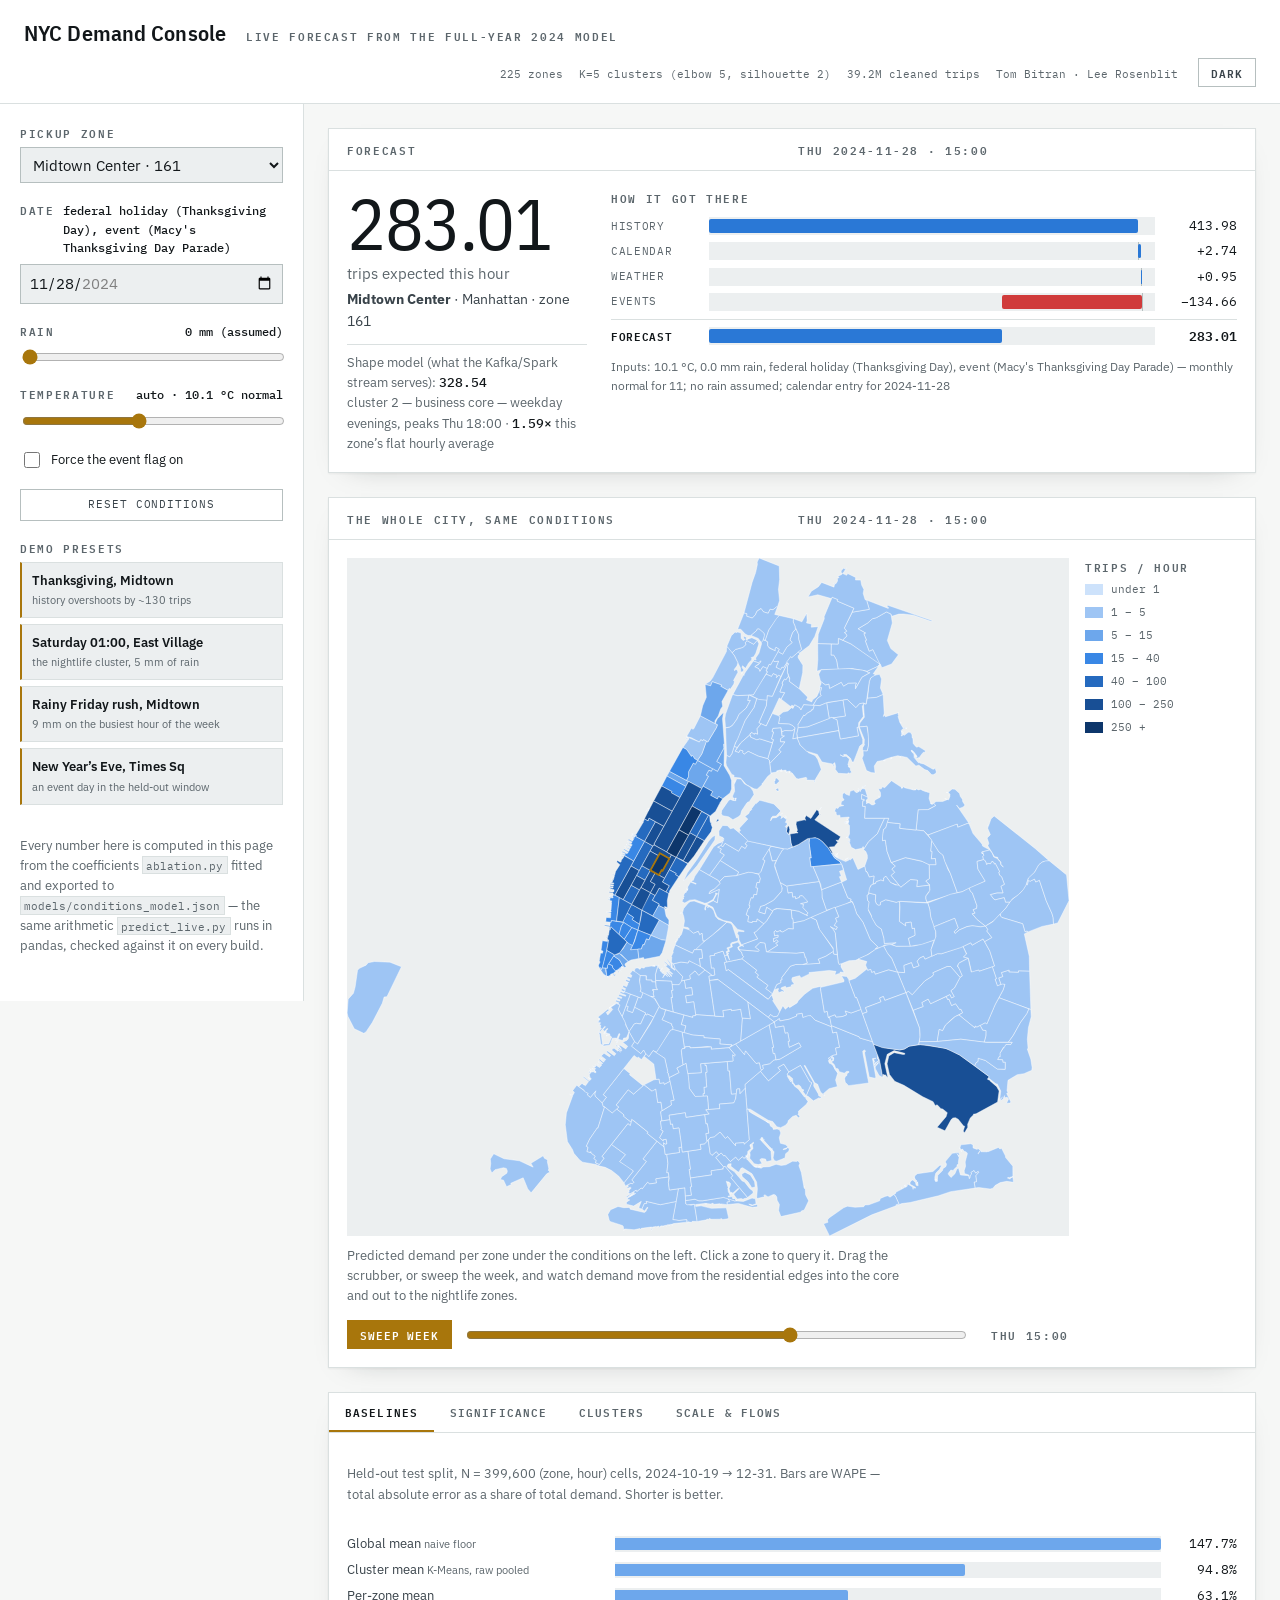
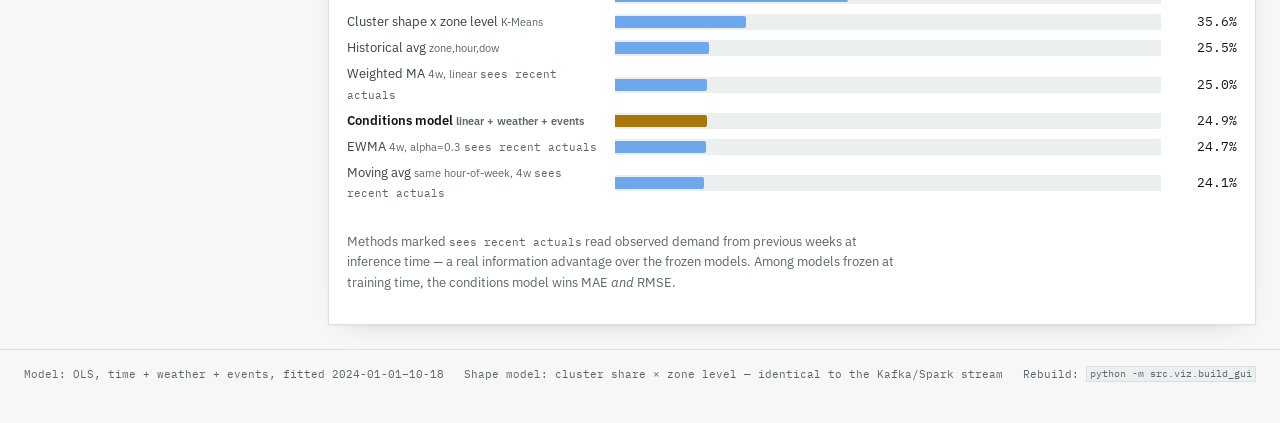
==== commit f0606259: "Fix demo data loss (Kafka retention vs event-time stamps); drop course references" ====
--- a/gui/standalone.html
+++ b/gui/standalone.html
@@ -3,7 +3,7 @@
 <head>
 <meta charset="utf-8">
 <meta name="viewport" content="width=device-width, initial-scale=1">
-<title>NYC Demand Console — Course 10351</title>
+<title>NYC Demand Console</title>
 <meta name="description" content="Live browser console for the NYC taxi demand forecast: query any zone and hour, change the weather, watch predicted demand move across 225 zones.">
 <link rel="icon" href="data:image/svg+xml,<svg xmlns='http://www.w3.org/2000/svg' viewBox='0 0 32 32'><rect width='32' height='32' fill='%23f5b921'/><rect x='6' y='13' width='20' height='9' fill='%23101416'/><rect x='10' y='8' width='12' height='6' fill='%23101416'/></svg>">
 <link rel="preconnect" href="https://fonts.googleapis.com">
@@ -344,7 +344,7 @@
 
 <header class="top">
   <h1>NYC Demand Console</h1>
-  <span class="label">Course 10351 &middot; live forecast from the full-year 2024 model</span>
+  <span class="label">Live forecast from the full-year 2024 model</span>
   <div class="meta">
     <span id="metaZones">225 zones</span>
     <span id="metaK">K=5 clusters</span>
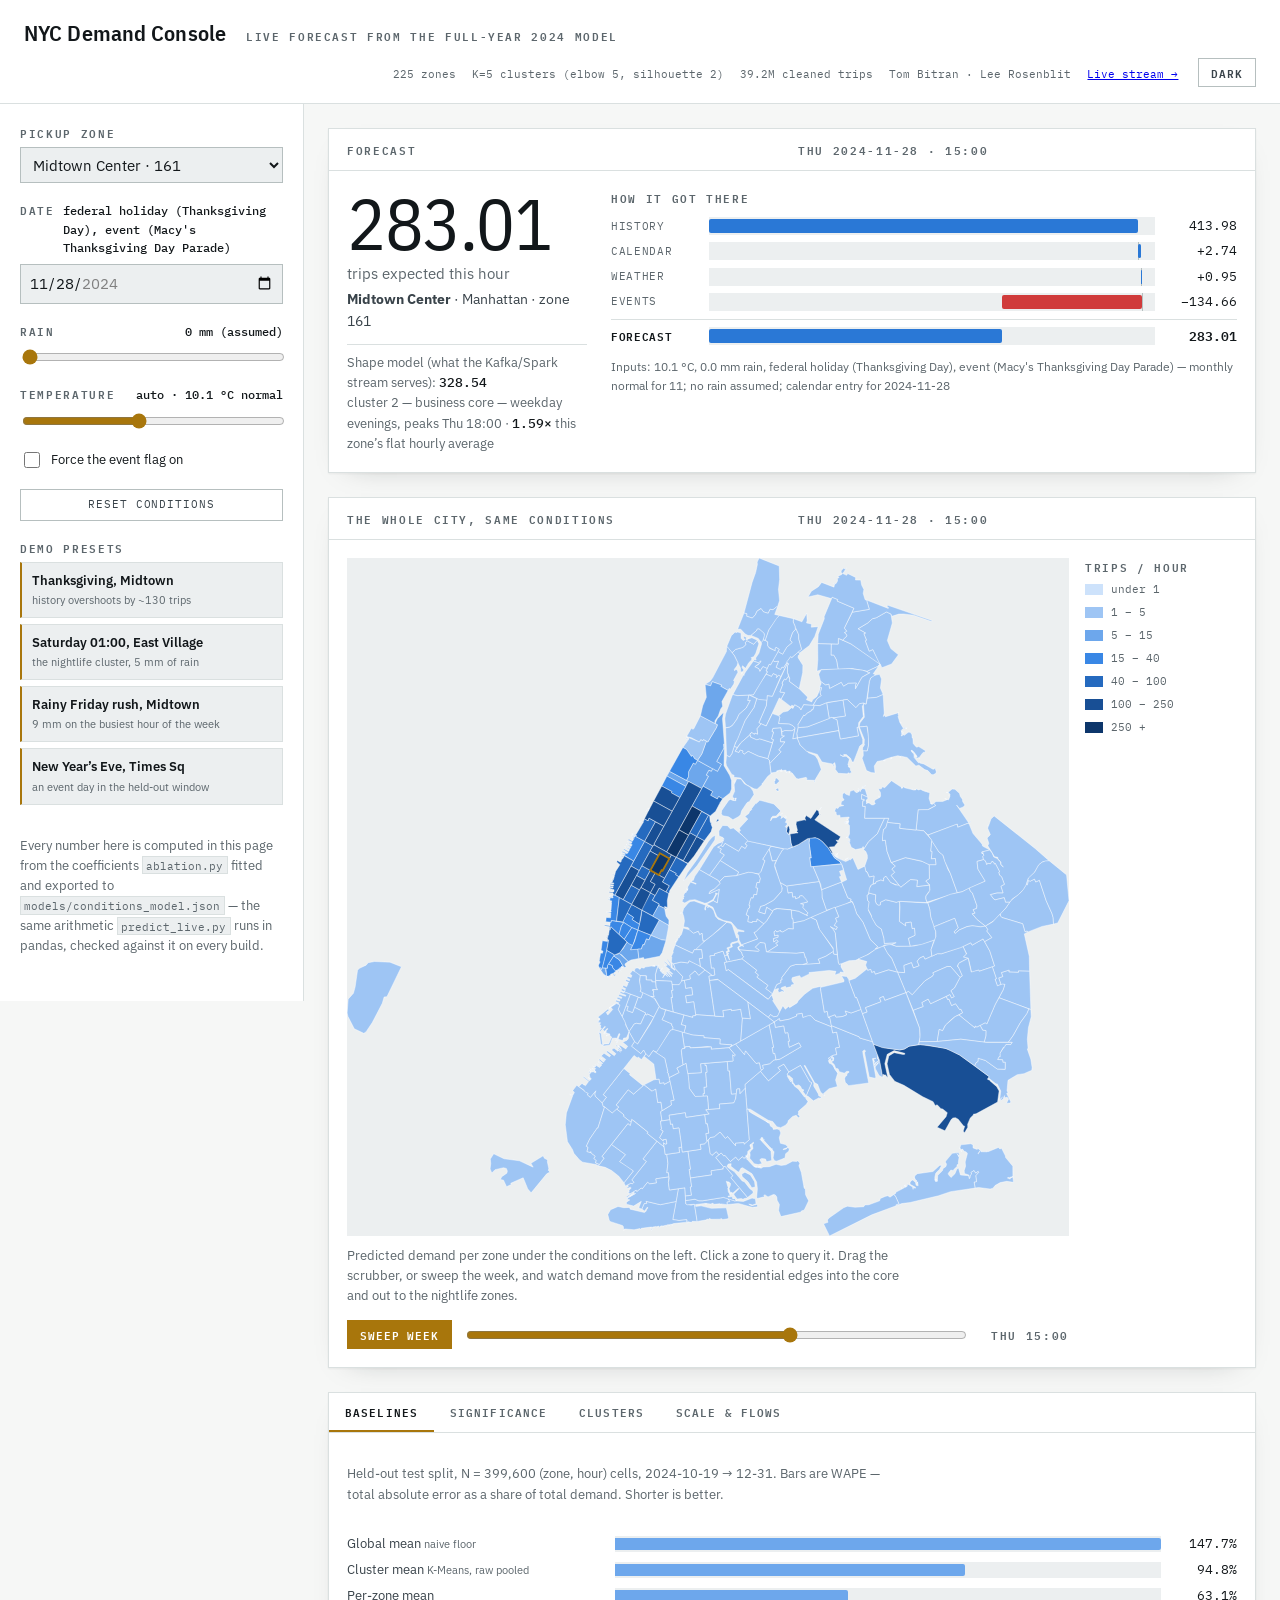
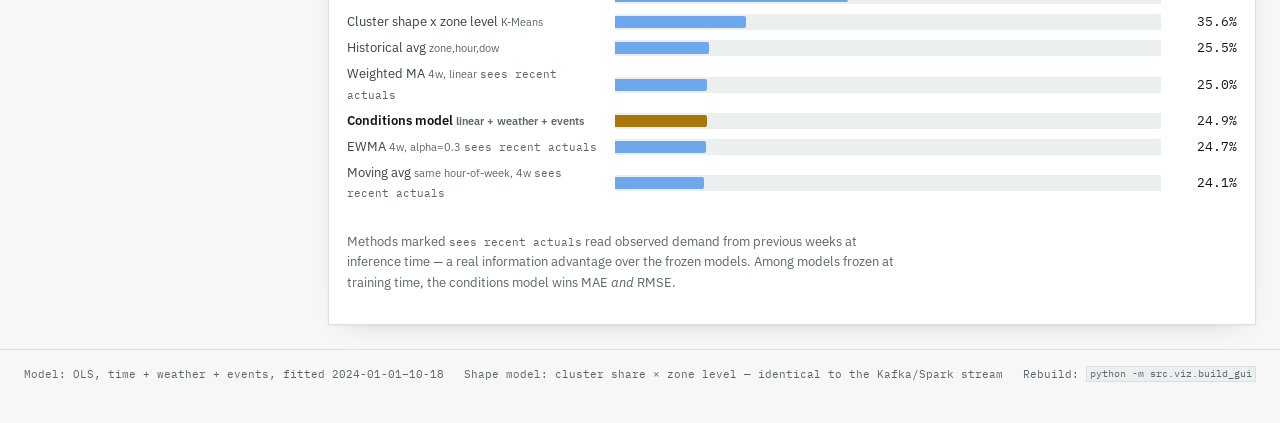
==== commit b9d33d96: "Self-bootstrapping run.py, GUI units + stopwatch, console<->stream links - run.py: plain ./run.py no" ====
--- a/gui/standalone.html
+++ b/gui/standalone.html
@@ -350,6 +350,7 @@
     <span id="metaK">K=5 clusters</span>
     <span>39.2M cleaned trips</span>
     <span>Tom Bitran &middot; Lee Rosenblit</span>
+    <a id="streamLink" href="stream.html">Live stream &rarr;</a>
   </div>
   <button class="themebtn" id="theme" type="button" title="Switch light / dark">Dark</button>
 </header>
